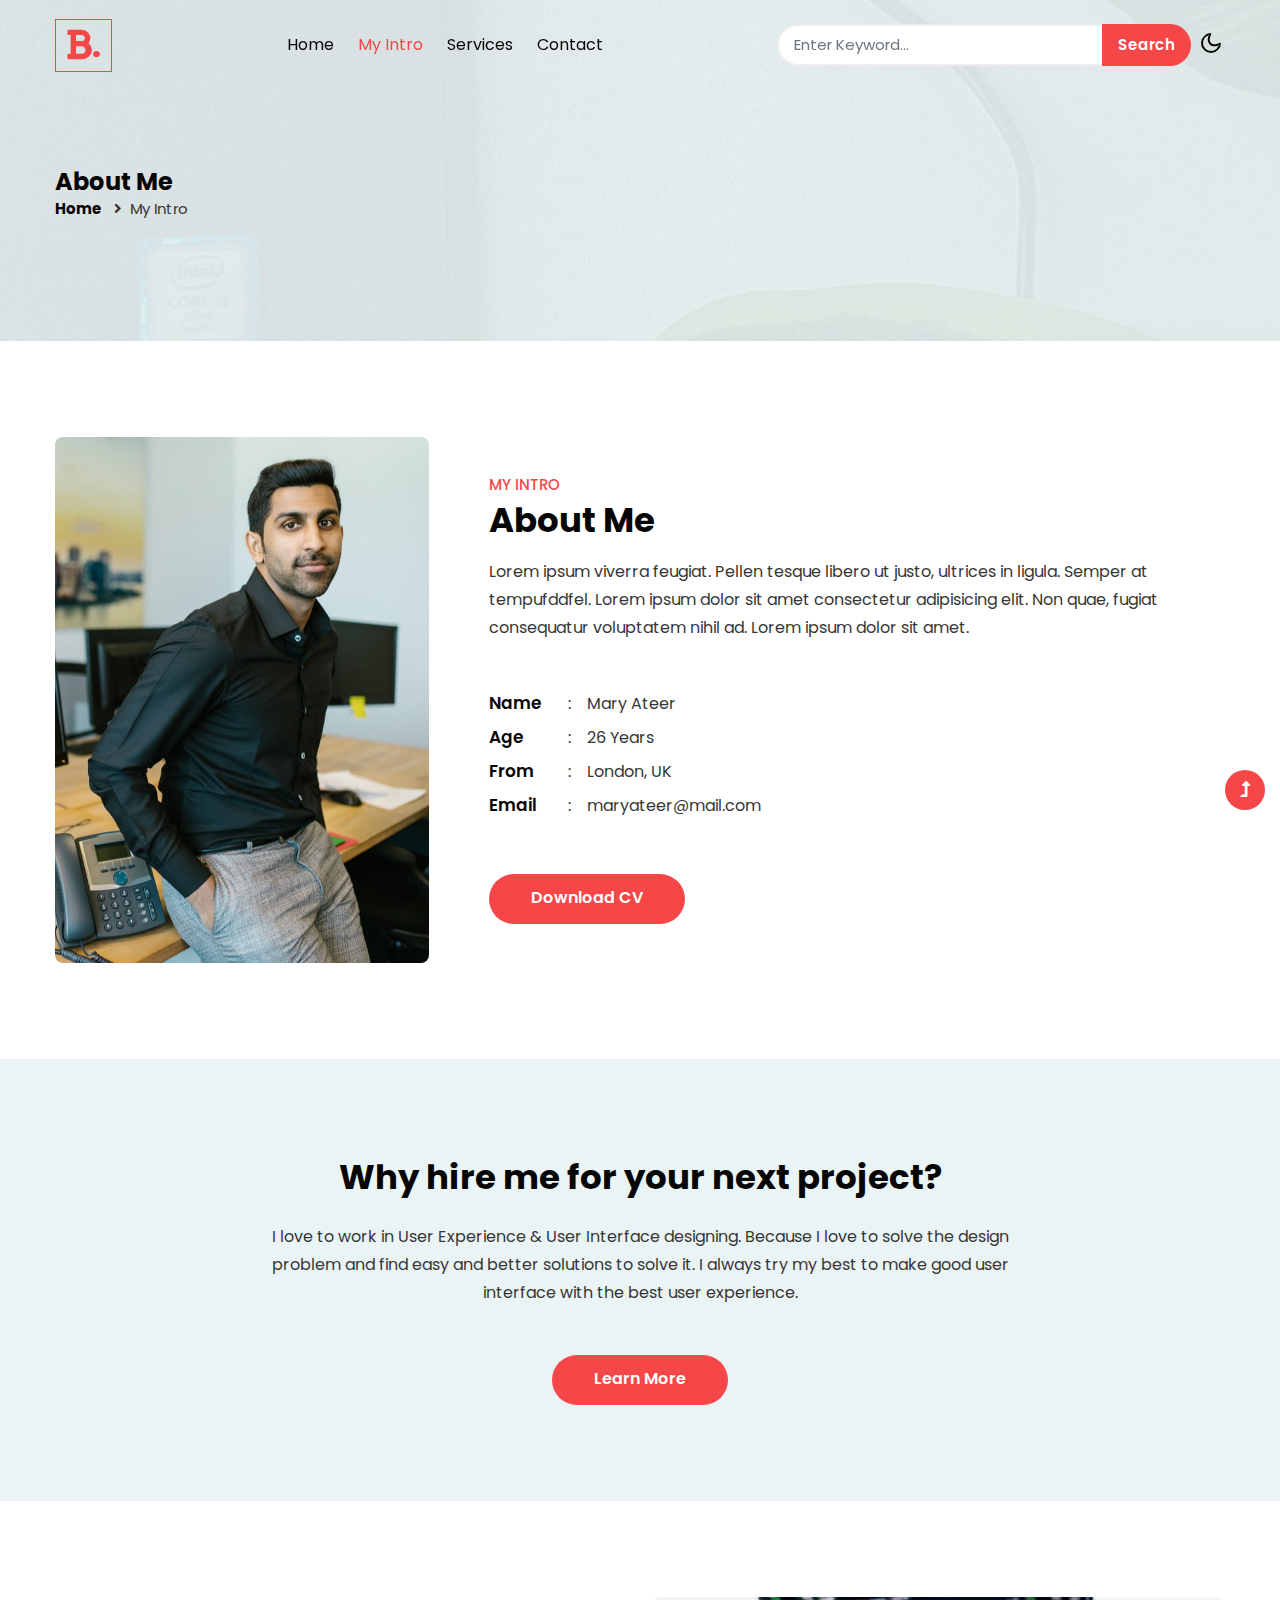
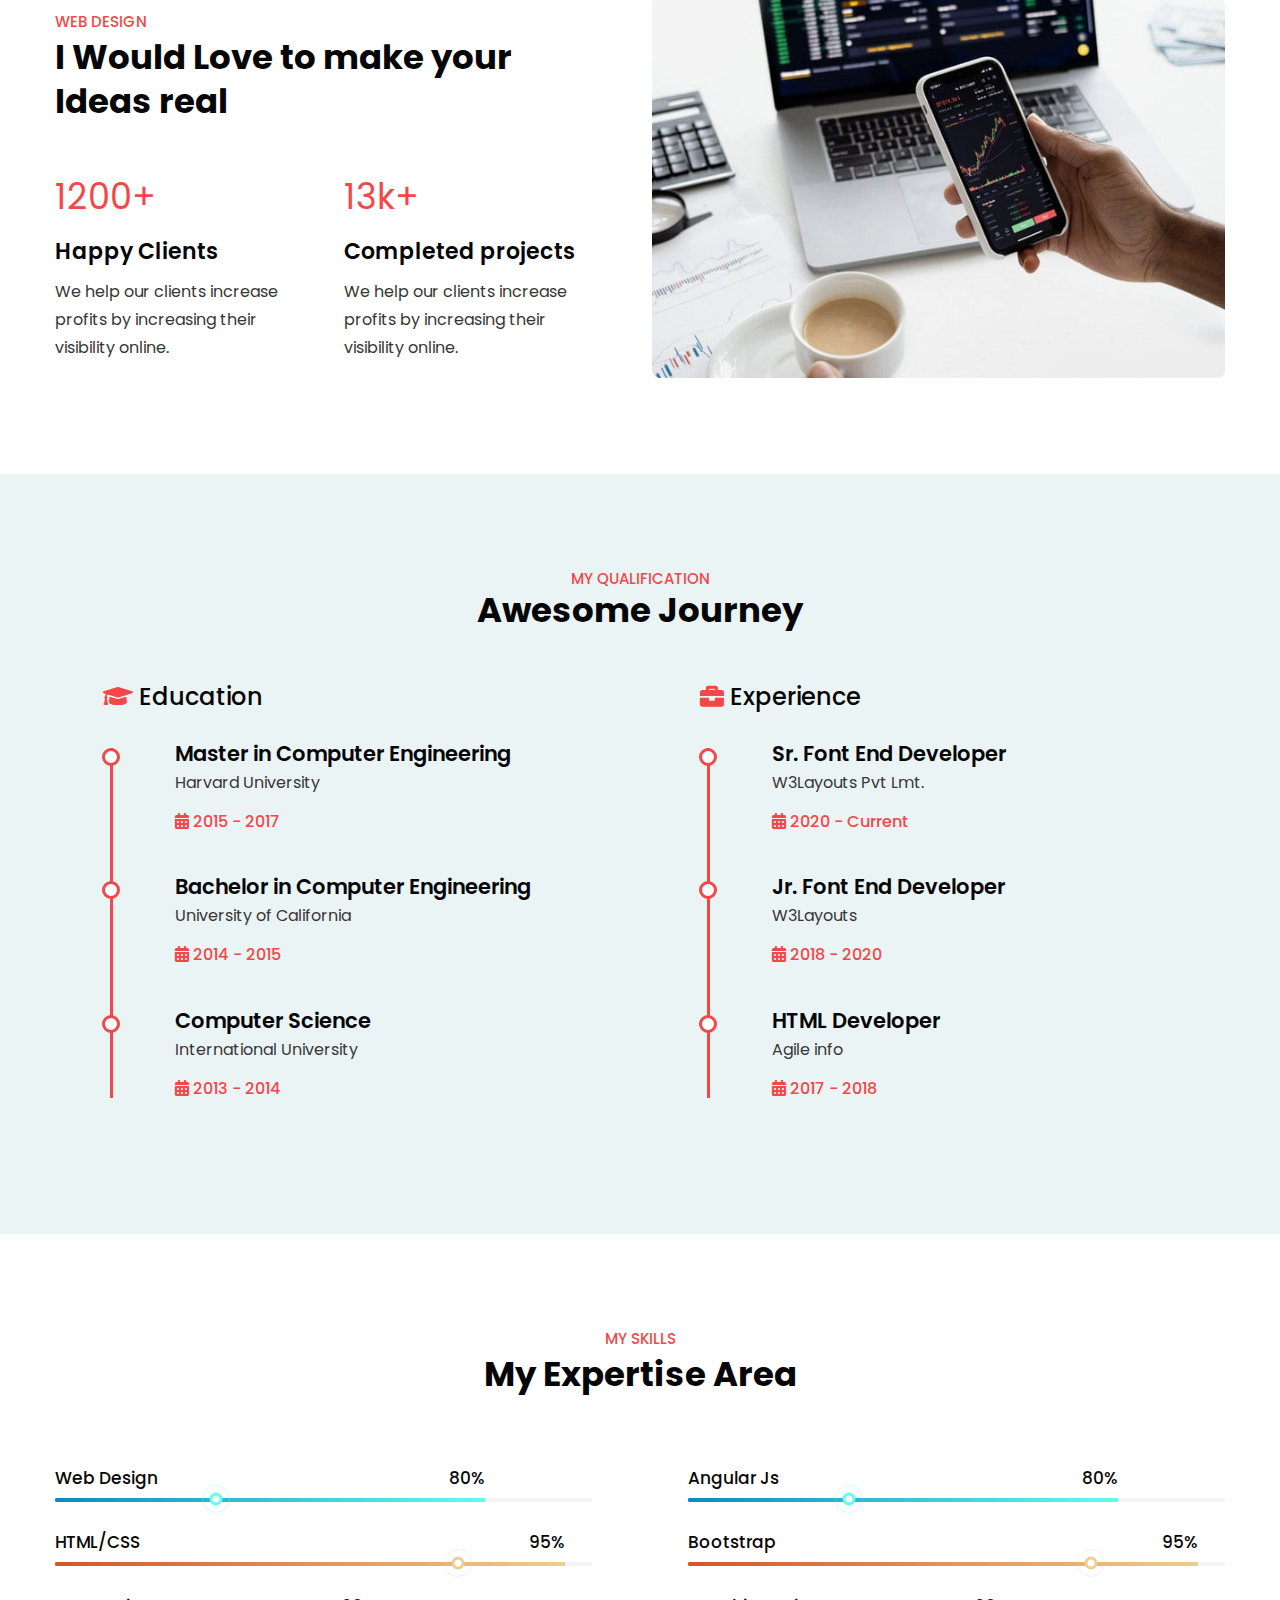
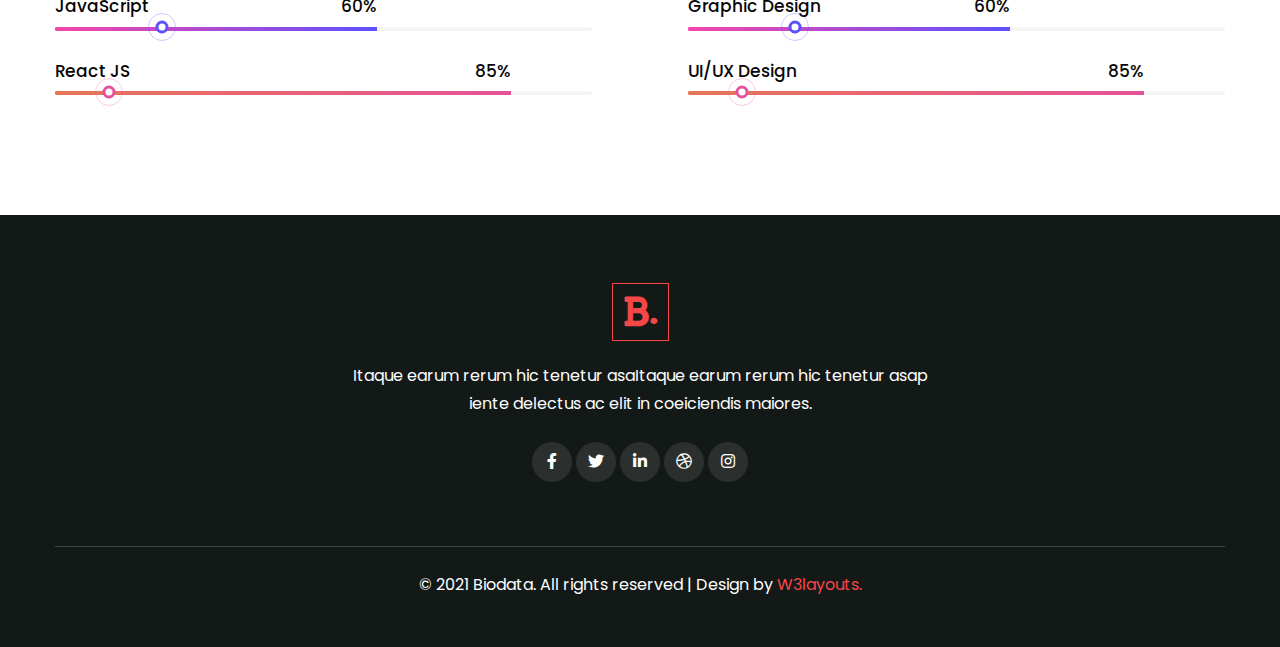
==== about.html @ ca83a143 "Add files via upload" ====
<!--
Author: W3layouts
Author URL: http://w3layouts.com
-->
<!doctype html>
<html lang="en">

<head>
    <!-- Required meta tags -->
    <meta charset="utf-8">
    <meta name="viewport" content="width=device-width, initial-scale=1">
    <title>Biodata - Personal Category Bootstrap Responsive Web Template - About : W3Layouts</title>
    <!-- google font -->
    <link href="//fonts.googleapis.com/css2?family=Poppins:wght@100;200;300;400;500;600;700;800;900&display=swap"
        rel="stylesheet">
    <!-- Template CSS Style link -->
    <link rel="stylesheet" href="assets/css/style-starter.css">
</head>

<body>
    <!-- header -->
    <header id="site-header" class="fixed-top">
        <div class="container">
            <nav class="navbar navbar-expand-lg navbar-light">
                <a class="navbar-brand" href="index.html">
                    <i class="fas fa-bold"></i>.
                </a>
                <button class="navbar-toggler collapsed" type="button" data-bs-toggle="collapse"
                    data-bs-target="#navbarScroll" aria-controls="navbarScroll" aria-expanded="false"
                    aria-label="Toggle navigation">
                    <span class="navbar-toggler-icon fa icon-expand fa-bars"></span>
                    <span class="navbar-toggler-icon fa icon-close fa-times"></span>
                </button>
                <div class="collapse navbar-collapse" id="navbarScroll">
                    <ul class="navbar-nav mx-auto my-2 my-lg-0 navbar-nav-scroll">
                        <li class="nav-item">
                            <a class="nav-link" aria-current="page" href="index.html">Home</a>
                        </li>
                        <li class="nav-item">
                            <a class="nav-link active" href="about.html">My Intro</a>
                        </li>
                        <li class="nav-item">
                            <a class="nav-link" href="services.html">Services</a>
                        </li>
                        <li class="nav-item">
                            <a class="nav-link" href="contact.html">Contact</a>
                        </li>
                    </ul>
                    <form action="#search" method="GET" class="d-flex search-header">
                        <input class="form-control" type="search" placeholder="Enter Keyword..." aria-label="Search"
                            required>
                        <button class="btn btn-style" type="submit">Search</button>
                    </form>
                </div>
                <!-- toggle switch for light and dark theme -->
                <div class="cont-ser-position">
                    <nav class="navigation">
                        <div class="theme-switch-wrapper">
                            <label class="theme-switch" for="checkbox">
                                <input type="checkbox" id="checkbox">
                                <div class="mode-container">
                                    <i class="gg-sun"></i>
                                    <i class="gg-moon"></i>
                                </div>
                            </label>
                        </div>
                    </nav>
                </div>
                <!-- //toggle switch for light and dark theme -->
            </nav>
        </div>
    </header>
    <!-- //header -->

    <!-- inner banner -->
    <section class="inner-banner py-5">
        <div class="w3l-breadcrumb py-lg-5">
            <div class="container pt-4 pb-sm-4">
                <h4 class="inner-text-title font-weight-bold pt-sm-5 pt-4">About Me</h4>
                <ul class="breadcrumbs-custom-path">
                    <li><a href="index.html">Home</a></li>
                    <li class="active"><i class="fas fa-angle-right mx-2"></i>My Intro</li>
                </ul>
            </div>
        </div>
    </section>
    <!-- //inner banner -->

    <!-- about section -->
    <section class="w3l-aboutblock1 py-5" id="about">
        <div class="container py-md-5 py-4">
            <div class="row align-items-center">
                <div class="col-lg-4">
                    <div class="position-relative">
                        <img src="assets/images/about.jpg" alt="" class="radius-image img-fluid">
                    </div>
                </div>
                <div class="col-lg-8 ps-lg-5 mt-lg-0 mt-5">
                    <h5 class="title-small mb-1">My Intro</h5>
                    <h3 class="title-style">About Me</h3>
                    <p class="mt-3">Lorem ipsum viverra feugiat. Pellen tesque libero ut justo,
                        ultrices in ligula. Semper at tempufddfel. Lorem ipsum dolor sit amet consectetur
                        adipisicing
                        elit. Non quae, fugiat consequatur voluptatem nihil ad. Lorem ipsum dolor sit amet.</p>
                    <div class="my-info mt-md-5 mt-4">
                        <ul class="single-info">
                            <li class="name-style">Name</li>
                            <li>:</li>
                            <li>
                                <p>Mary Ateer</p>
                            </li>
                        </ul>
                        <ul class="single-info">
                            <li class="name-style">Age</li>
                            <li>:</li>
                            <li>
                                <p>26 Years</p>
                            </li>
                        </ul>
                        <ul class="single-info">
                            <li class="name-style">From</li>
                            <li>:</li>
                            <li>
                                <p>London, UK</p>
                            </li>
                        </ul>
                        <ul class="single-info">
                            <li class="name-style">Email</li>
                            <li>:</li>
                            <li>
                                <p><a href="mailto:maryateer@mail.com">maryateer@mail.com</a></p>
                            </li>
                        </ul>
                    </div>
                    <a href="#download" class="btn btn-style mt-5">Download CV</a>
                </div>
            </div>
        </div>
    </section>
    <!-- //about section -->

    <!-- text with button -->
    <section class="w3l-timeline-1 text-center py-5">
        <div class="container py-lg-5 py-4">
            <div class="mx-auto" style="max-width:800px">
                <h3 class="title-style mb-4">Why hire me for your next project?</h3>
                <p>I love to work in User Experience & User Interface designing. Because I love to solve the design
                    problem
                    and find easy and better solutions to solve it. I always try my best to make good user interface
                    with
                    the best user experience.</p>
                <a href="services.html" class="btn btn-style mt-5">Learn More</a>
            </div>
        </div>
    </section>
    <!-- //text with button -->

    <!-- about2 section -->
    <section class="w3l-about2 py-5">
        <div class="container py-lg-5 py-md-4 py-2">
            <div class="row align-items-center">
                <div class="col-lg-6 pe-lg-5">
                    <h5 class="title-small mb-1">Web Design</h5>
                    <h3 class="title-style">I Would Love to make your Ideas real</h3>
                    <div class="cwp23-text-cols mt-lg-5 mt-4">
                        <div class="column">
                            <span>1200+</span>
                            <h4>Happy Clients</h4>
                            <p>We help our clients increase profits by increasing their visibility online.</p>
                        </div>
                        <div class="column">
                            <span>13k+</span>
                            <h4>Completed projects </h4>
                            <p>We help our clients increase profits by increasing their visibility online. </p>
                        </div>

                    </div>
                </div>
                <div class="col-lg-6 cwp23-text align-self mt-lg-0 mt-5">
                    <img src="assets/images/blog5.jpg" alt="" class="radius-image img-fluid">
                </div>
            </div>
        </div>
    </section>
    <!-- //about2 section -->

    <!-- qualification section -->
    <section class="w3l-timeline-1 py-5">
        <div class="container py-lg-5 py-4">
            <div class="title-heading-w3 text-center mb-sm-5 mb-4">
                <h5 class="title-small">My Qualification</h5>
                <h3 class="title-style">Awesome Journey</h3>
            </div>
            <div class="row">
                <div class="col-lg-6">
                    <h5 class="sub-title-timeline"><i class="fas fa-graduation-cap"></i> Education</h5>
                    <div class="timeline">
                        <div class="column">
                            <div class="title">
                                <h2>Master in Computer Engineering</h2>
                            </div>
                            <div class="description">
                                <p>Harvard University</p>
                                <h6><i class="fas fa-calendar-alt"></i> 2015 - 2017</h6>
                            </div>
                        </div>
                        <div class="column">
                            <div class="title">
                                <h2>Bachelor in Computer Engineering</h2>
                            </div>
                            <div class="description">
                                <p>University of California</p>
                                <h6><i class="fas fa-calendar-alt"></i> 2014 - 2015</h6>
                            </div>
                        </div>
                        <div class="column">
                            <div class="title">
                                <h2>Computer Science</h2>
                            </div>
                            <div class="description">
                                <p>International University</p>
                                <h6><i class="fas fa-calendar-alt"></i> 2013 - 2014</h6>
                            </div>
                        </div>
                    </div>
                </div>

                <div class="col-lg-6 mt-lg-0 mt-4">
                    <h5 class="sub-title-timeline"><i class="fas fa-briefcase"></i> Experience</h5>
                    <div class="timeline">
                        <div class="column">
                            <div class="title">
                                <h2>Sr. Font End Developer</h2>
                            </div>
                            <div class="description">
                                <p>W3Layouts Pvt Lmt.</p>
                                <h6><i class="fas fa-calendar-alt"></i> 2020 - Current</h6>
                            </div>
                        </div>
                        <div class="column">
                            <div class="title">
                                <h2>Jr. Font End Developer</h2>
                            </div>
                            <div class="description">
                                <p>W3Layouts</p>
                                <h6><i class="fas fa-calendar-alt"></i> 2018 - 2020</h6>
                            </div>
                        </div>
                        <div class="column">
                            <div class="title">
                                <h2>HTML Developer</h2>
                            </div>
                            <div class="description">
                                <p>Agile info</p>
                                <h6><i class="fas fa-calendar-alt"></i> 2017 - 2018</h6>
                            </div>
                        </div>
                    </div>
                </div>
            </div>
        </div>
    </section>
    <!-- //qualification section -->

    <!-- skills section -->
    <section class="w3l-progress py-5" id="progress">
        <div class="container py-md-5 py-4">
            <div class="title-heading-w3 text-center mb-sm-5 mb-4">
                <h5 class="title-small mb-1">My Skills</h5>
                <h3 class="title-style">My Expertise Area</h3>
            </div>
            <div class="row py-lg-4">
                <div class="col-lg-6 pe-lg-5">
                    <div class="progress-info info1">
                        <h6 class="progress-tittle">Web Design <span class="">80%</span></h6>
                        <div class="progress">
                            <div class="progress-bar progress-bar-striped gradient-1" role="progressbar"
                                style="width: 80%" aria-valuenow="90" aria-valuemin="0" aria-valuemax="100">
                            </div>
                        </div>
                    </div>
                    <div class="progress-info info2">
                        <h6 class="progress-tittle">HTML/CSS <span class="">95%</span>
                        </h6>
                        <div class="progress">
                            <div class="progress-bar progress-bar-striped gradient-2" role="progressbar"
                                style="width: 95%" aria-valuenow="95" aria-valuemin="0" aria-valuemax="100">
                            </div>
                        </div>
                    </div>
                    <div class="progress-info info3">
                        <h6 class="progress-tittle">JavaScript <span class="">60%</span></h6>
                        <div class="progress">
                            <div class="progress-bar progress-bar-striped gradient-3" role="progressbar"
                                style="width: 60%" aria-valuenow="95" aria-valuemin="0" aria-valuemax="100">
                            </div>
                        </div>
                    </div>
                    <div class="progress-info info4 mb-0">
                        <h6 class="progress-tittle">React JS <span class="">85%</span></h6>
                        <div class="progress">
                            <div class="progress-bar progress-bar-striped gradient-4" role="progressbar"
                                style="width: 85%" aria-valuenow="95" aria-valuemin="0" aria-valuemax="100">
                            </div>
                        </div>
                    </div>
                </div>
                <div class="col-lg-6 ps-lg-5 mt-lg-0 mt-5">
                    <div class="progress-info info1">
                        <h6 class="progress-tittle">Angular Js <span class="">80%</span></h6>
                        <div class="progress">
                            <div class="progress-bar progress-bar-striped gradient-1" role="progressbar"
                                style="width: 80%" aria-valuenow="90" aria-valuemin="0" aria-valuemax="100">
                            </div>
                        </div>
                    </div>
                    <div class="progress-info info2">
                        <h6 class="progress-tittle">Bootstrap <span class="">95%</span>
                        </h6>
                        <div class="progress">
                            <div class="progress-bar progress-bar-striped gradient-2" role="progressbar"
                                style="width: 95%" aria-valuenow="95" aria-valuemin="0" aria-valuemax="100">
                            </div>
                        </div>
                    </div>
                    <div class="progress-info info3">
                        <h6 class="progress-tittle">Graphic Design <span class="">60%</span></h6>
                        <div class="progress">
                            <div class="progress-bar progress-bar-striped gradient-3" role="progressbar"
                                style="width: 60%" aria-valuenow="95" aria-valuemin="0" aria-valuemax="100">
                            </div>
                        </div>
                    </div>
                    <div class="progress-info info4 mb-0">
                        <h6 class="progress-tittle">UI/UX Design <span class="">85%</span></h6>
                        <div class="progress">
                            <div class="progress-bar progress-bar-striped gradient-4" role="progressbar"
                                style="width: 85%" aria-valuenow="95" aria-valuemin="0" aria-valuemax="100">
                            </div>
                        </div>
                    </div>
                </div>
            </div>
        </div>
    </section>
    <!-- //skills section -->

    <!-- footer -->
    <footer class="footer-w3ls text-center py-5">
        <div class="container pt-4">
            <div class="mx-auto" style="max-width:600px;">
                <a href="index.html" class="footer-logo py-1">
                    <i class="fas fa-bold"></i>.
                </a>
                <p class="mt-4 text-white">Itaque earum rerum hic tenetur asaItaque
                    earum rerum hic tenetur asap iente delectus ac elit in
                    coeiciendis maiores.</p>
                <div class="social-icons-main mt-4 pb-3">
                    <ul class="social-icons3">
                        <li>
                            <a href="#facebook">
                                <i class="fab fa-facebook-f"></i>
                            </a>
                        </li>
                        <li>
                            <a href="#twitter">
                                <i class="fab fa-twitter"></i>
                            </a>
                        </li>
                        <li>
                            <a href="#linkedinin">
                                <i class="fab fa-linkedin-in"></i>
                            </a>
                        </li>
                        <li>
                            <a href="#dribbble">
                                <i class="fab fa-dribbble"></i>
                            </a>
                        </li>
                        <li>
                            <a href="#instagram">
                                <i class="fab fa-instagram"></i>
                            </a>
                        </li>
                    </ul>
                </div>
            </div>
            <!-- copyright -->
            <p class="copy-right-w3 text-white mt-5 pt-4">© 2021 Biodata. All rights reserved | Design by
                <a href="http://w3layouts.com" target="_blank"> W3layouts.</a>
            </p>
        </div>
    </footer>
    <!-- //footer -->

    <!-- Js scripts -->
    <!-- move top -->
    <button onclick="topFunction()" id="movetop" title="Go to top">
        <span class="fas fa-level-up-alt" aria-hidden="true"></span>
    </button>
    <script>
        // When the user scrolls down 20px from the top of the document, show the button
        window.onscroll = function () {
            scrollFunction()
        };

        function scrollFunction() {
            if (document.body.scrollTop > 20 || document.documentElement.scrollTop > 20) {
                document.getElementById("movetop").style.display = "block";
            } else {
                document.getElementById("movetop").style.display = "none";
            }
        }

        // When the user clicks on the button, scroll to the top of the document
        function topFunction() {
            document.body.scrollTop = 0;
            document.documentElement.scrollTop = 0;
        }
    </script>
    <!-- //move top -->

    <!-- common jquery plugin -->
    <script src="assets/js/jquery-3.3.1.min.js"></script>
    <!-- //common jquery plugin -->

    <!-- theme switch js (light and dark)-->
    <script src="assets/js/theme-change.js"></script>
    <!-- //theme switch js (light and dark)-->

    <!-- MENU-JS -->
    <script>
        $(window).on("scroll", function () {
            var scroll = $(window).scrollTop();

            if (scroll >= 80) {
                $("#site-header").addClass("nav-fixed");
            } else {
                $("#site-header").removeClass("nav-fixed");
            }
        });

        //Main navigation Active Class Add Remove
        $(".navbar-toggler").on("click", function () {
            $("header").toggleClass("active");
        });
        $(document).on("ready", function () {
            if ($(window).width() > 991) {
                $("header").removeClass("active");
            }
            $(window).on("resize", function () {
                if ($(window).width() > 991) {
                    $("header").removeClass("active");
                }
            });
        });
    </script>
    <!-- //MENU-JS -->

    <!-- disable body scroll which navbar is in active -->
    <script>
        $(function () {
            $('.navbar-toggler').click(function () {
                $('body').toggleClass('noscroll');
            })
        });
    </script>
    <!-- //disable body scroll which navbar is in active -->

    <!-- bootstrap -->
    <script src="assets/js/bootstrap.min.js"></script>
    <!-- //bootstrap -->
    <!-- //Js scripts -->
</body>

</html>
---- assets/css/style-starter.css ----
@charset "UTF-8";

/*--
Author: W3layouts
Author URL: http://w3layouts.com
--*/
/*!
 * Bootstrap v5.0.1 (https://getbootstrap.com/)
 * Copyright 2011-2021 The Bootstrap Authors
 * Copyright 2011-2021 Twitter, Inc.
 * Licensed under MIT (https://github.com/twbs/bootstrap/blob/main/LICENSE)
 */
:root {
  --bs-blue: #0d6efd;
  --bs-indigo: #6610f2;
  --bs-purple: #6f42c1;
  --bs-pink: #d63384;
  --bs-red: #dc3545;
  --bs-orange: #fd7e14;
  --bs-yellow: #ffc107;
  --bs-green: #198754;
  --bs-teal: #20c997;
  --bs-cyan: #0dcaf0;
  --bs-white: #fff;
  --bs-gray: #6c757d;
  --bs-gray-dark: #343a40;
  --bs-primary: #0d6efd;
  --bs-secondary: #6c757d;
  --bs-success: #198754;
  --bs-info: #0dcaf0;
  --bs-warning: #ffc107;
  --bs-danger: #dc3545;
  --bs-light: #f8f9fa;
  --bs-dark: #212529;
  --bs-font-sans-serif: system-ui, -apple-system, "Segoe UI", Roboto, "Helvetica Neue", Arial, "Noto Sans", "Liberation Sans", sans-serif, "Apple Color Emoji", "Segoe UI Emoji", "Segoe UI Symbol", "Noto Color Emoji";
  --bs-font-monospace: SFMono-Regular, Menlo, Monaco, Consolas, "Liberation Mono", "Courier New", monospace;
  --bs-gradient: linear-gradient(180deg, rgba(255, 255, 255, 0.15), rgba(255, 255, 255, 0));
}

*,
*::before,
*::after {
  box-sizing: border-box;
}

@media (prefers-reduced-motion: no-preference) {
  :root {
    scroll-behavior: smooth;
  }
}

body {
  margin: 0;
  font-family: var(--bs-font-sans-serif);
  font-size: 1rem;
  font-weight: 400;
  line-height: 1.5;
  color: #212529;
  background-color: #fff;
  -webkit-text-size-adjust: 100%;
  -webkit-tap-highlight-color: rgba(0, 0, 0, 0);
}

hr {
  margin: 1rem 0;
  color: inherit;
  background-color: currentColor;
  border: 0;
  opacity: 0.25;
}

hr:not([size]) {
  height: 1px;
}

h6,
.h6,
h5,
.h5,
h4,
.h4,
h3,
.h3,
h2,
.h2,
h1,
.h1 {
  margin-top: 0;
  margin-bottom: 0.5rem;
  font-weight: 500;
  line-height: 1.2;
}

h1,
.h1 {
  font-size: calc(1.375rem + 1.5vw);
}

@media (min-width: 1200px) {

  h1,
  .h1 {
    font-size: 2.5rem;
  }
}

h2,
.h2 {
  font-size: calc(1.325rem + 0.9vw);
}

@media (min-width: 1200px) {

  h2,
  .h2 {
    font-size: 2rem;
  }
}

h3,
.h3 {
  font-size: calc(1.3rem + 0.6vw);
}

@media (min-width: 1200px) {

  h3,
  .h3 {
    font-size: 1.75rem;
  }
}

h4,
.h4 {
  font-size: calc(1.275rem + 0.3vw);
}

@media (min-width: 1200px) {

  h4,
  .h4 {
    font-size: 1.5rem;
  }
}

h5,
.h5 {
  font-size: 1.25rem;
}

h6,
.h6 {
  font-size: 1rem;
}

p {
  margin-top: 0;
  margin-bottom: 1rem;
}

abbr[title],
abbr[data-bs-original-title] {
  -webkit-text-decoration: underline dotted;
  text-decoration: underline dotted;
  cursor: help;
  -webkit-text-decoration-skip-ink: none;
  text-decoration-skip-ink: none;
}

address {
  margin-bottom: 1rem;
  font-style: normal;
  line-height: inherit;
}

ol,
ul {
  padding-left: 2rem;
}

ol,
ul,
dl {
  margin-top: 0;
  margin-bottom: 1rem;
}

ol ol,
ul ul,
ol ul,
ul ol {
  margin-bottom: 0;
}

dt {
  font-weight: 700;
}

dd {
  margin-bottom: 0.5rem;
  margin-left: 0;
}

blockquote {
  margin: 0 0 1rem;
}

b,
strong {
  font-weight: bolder;
}

small,
.small {
  font-size: 0.875em;
}

mark,
.mark {
  padding: 0.2em;
  background-color: #fcf8e3;
}

sub,
sup {
  position: relative;
  font-size: 0.75em;
  line-height: 0;
  vertical-align: baseline;
}

sub {
  bottom: -0.25em;
}

sup {
  top: -0.5em;
}

a {
  color: #0d6efd;
  text-decoration: underline;
}

a:hover {
  color: #0a58ca;
}

a:not([href]):not([class]),
a:not([href]):not([class]):hover {
  color: inherit;
  text-decoration: none;
}

pre,
code,
kbd,
samp {
  font-family: var(--bs-font-monospace);
  font-size: 1em;
  direction: ltr
    /* rtl:ignore */
  ;
  unicode-bidi: bidi-override;
}

pre {
  display: block;
  margin-top: 0;
  margin-bottom: 1rem;
  overflow: auto;
  font-size: 0.875em;
}

pre code {
  font-size: inherit;
  color: inherit;
  word-break: normal;
}

code {
  font-size: 0.875em;
  color: #d63384;
  word-wrap: break-word;
}

a>code {
  color: inherit;
}

kbd {
  padding: 0.2rem 0.4rem;
  font-size: 0.875em;
  color: #fff;
  background-color: #212529;
  border-radius: 0.2rem;
}

kbd kbd {
  padding: 0;
  font-size: 1em;
  font-weight: 700;
}

figure {
  margin: 0 0 1rem;
}

img,
svg {
  vertical-align: middle;
}

table {
  caption-side: bottom;
  border-collapse: collapse;
}

caption {
  padding-top: 0.5rem;
  padding-bottom: 0.5rem;
  color: #6c757d;
  text-align: left;
}

th {
  text-align: inherit;
  text-align: -webkit-match-parent;
}

thead,
tbody,
tfoot,
tr,
td,
th {
  border-color: inherit;
  border-style: solid;
  border-width: 0;
}

label {
  display: inline-block;
}

button {
  border-radius: 0;
}

button:focus:not(:focus-visible) {
  outline: 0;
}

input,
button,
select,
optgroup,
textarea {
  margin: 0;
  font-family: inherit;
  font-size: inherit;
  line-height: inherit;
}

button,
select {
  text-transform: none;
}

[role=button] {
  cursor: pointer;
}

select {
  word-wrap: normal;
}

select:disabled {
  opacity: 1;
}

[list]::-webkit-calendar-picker-indicator {
  display: none;
}

button,
[type=button],
[type=reset],
[type=submit] {
  -webkit-appearance: button;
}

button:not(:disabled),
[type=button]:not(:disabled),
[type=reset]:not(:disabled),
[type=submit]:not(:disabled) {
  cursor: pointer;
}

::-moz-focus-inner {
  padding: 0;
  border-style: none;
}

textarea {
  resize: vertical;
}

fieldset {
  min-width: 0;
  padding: 0;
  margin: 0;
  border: 0;
}

legend {
  float: left;
  width: 100%;
  padding: 0;
  margin-bottom: 0.5rem;
  font-size: calc(1.275rem + 0.3vw);
  line-height: inherit;
}

@media (min-width: 1200px) {
  legend {
    font-size: 1.5rem;
  }
}

legend+* {
  clear: left;
}

::-webkit-datetime-edit-fields-wrapper,
::-webkit-datetime-edit-text,
::-webkit-datetime-edit-minute,
::-webkit-datetime-edit-hour-field,
::-webkit-datetime-edit-day-field,
::-webkit-datetime-edit-month-field,
::-webkit-datetime-edit-year-field {
  padding: 0;
}

::-webkit-inner-spin-button {
  height: auto;
}

[type=search] {
  outline-offset: -2px;
  -webkit-appearance: textfield;
}

/* rtl:raw:
[type="tel"],
[type="url"],
[type="email"],
[type="number"] {
  direction: ltr;
}
*/
::-webkit-search-decoration {
  -webkit-appearance: none;
}

::-webkit-color-swatch-wrapper {
  padding: 0;
}

::file-selector-button {
  font: inherit;
}

::-webkit-file-upload-button {
  font: inherit;
  -webkit-appearance: button;
}

output {
  display: inline-block;
}

iframe {
  border: 0;
}

summary {
  display: list-item;
  cursor: pointer;
}

progress {
  vertical-align: baseline;
}

[hidden] {
  display: none !important;
}

.lead {
  font-size: 1.25rem;
  font-weight: 300;
}

.display-1 {
  font-size: calc(1.625rem + 4.5vw);
  font-weight: 300;
  line-height: 1.2;
}

@media (min-width: 1200px) {
  .display-1 {
    font-size: 5rem;
  }
}

.display-2 {
  font-size: calc(1.575rem + 3.9vw);
  font-weight: 300;
  line-height: 1.2;
}

@media (min-width: 1200px) {
  .display-2 {
    font-size: 4.5rem;
  }
}

.display-3 {
  font-size: calc(1.525rem + 3.3vw);
  font-weight: 300;
  line-height: 1.2;
}

@media (min-width: 1200px) {
  .display-3 {
    font-size: 4rem;
  }
}

.display-4 {
  font-size: calc(1.475rem + 2.7vw);
  font-weight: 300;
  line-height: 1.2;
}

@media (min-width: 1200px) {
  .display-4 {
    font-size: 3.5rem;
  }
}

.display-5 {
  font-size: calc(1.425rem + 2.1vw);
  font-weight: 300;
  line-height: 1.2;
}

@media (min-width: 1200px) {
  .display-5 {
    font-size: 3rem;
  }
}

.display-6 {
  font-size: calc(1.375rem + 1.5vw);
  font-weight: 300;
  line-height: 1.2;
}

@media (min-width: 1200px) {
  .display-6 {
    font-size: 2.5rem;
  }
}

.list-unstyled {
  padding-left: 0;
  list-style: none;
}

.list-inline {
  padding-left: 0;
  list-style: none;
}

.list-inline-item {
  display: inline-block;
}

.list-inline-item:not(:last-child) {
  margin-right: 0.5rem;
}

.initialism {
  font-size: 0.875em;
  text-transform: uppercase;
}

.blockquote {
  margin-bottom: 1rem;
  font-size: 1.25rem;
}

.blockquote> :last-child {
  margin-bottom: 0;
}

.blockquote-footer {
  margin-top: -1rem;
  margin-bottom: 1rem;
  font-size: 0.875em;
  color: #6c757d;
}

.blockquote-footer::before {
  content: "— ";
}

.img-fluid {
  max-width: 100%;
  height: auto;
}

.img-thumbnail {
  padding: 0.25rem;
  background-color: #fff;
  border: 1px solid #dee2e6;
  border-radius: 0.25rem;
  max-width: 100%;
  height: auto;
}

.figure {
  display: inline-block;
}

.figure-img {
  margin-bottom: 0.5rem;
  line-height: 1;
}

.figure-caption {
  font-size: 0.875em;
  color: #6c757d;
}

.container,
.container-fluid,
.container-xxl,
.container-xl,
.container-lg,
.container-md,
.container-sm {
  width: 100%;
  padding-right: var(--bs-gutter-x, 0.75rem);
  padding-left: var(--bs-gutter-x, 0.75rem);
  margin-right: auto;
  margin-left: auto;
}

@media (min-width: 576px) {

  .container-sm,
  .container {
    max-width: 540px;
  }
}

@media (min-width: 768px) {

  .container-md,
  .container-sm,
  .container {
    max-width: 720px;
  }
}

@media (min-width: 992px) {

  .container-lg,
  .container-md,
  .container-sm,
  .container {
    max-width: 960px;
  }
}

@media (min-width: 1200px) {

  .container-xl,
  .container-lg,
  .container-md,
  .container-sm,
  .container {
    max-width: 1140px;
  }
}

@media (min-width: 1400px) {

  .container-xxl,
  .container-xl,
  .container-lg,
  .container-md,
  .container-sm,
  .container {
    max-width: 1320px;
  }
}

.row {
  --bs-gutter-x: 1.5rem;
  --bs-gutter-y: 0;
  display: flex;
  flex-wrap: wrap;
  margin-top: calc(var(--bs-gutter-y) * -1);
  margin-right: calc(var(--bs-gutter-x) / -2);
  margin-left: calc(var(--bs-gutter-x) / -2);
}

.row>* {
  flex-shrink: 0;
  width: 100%;
  max-width: 100%;
  padding-right: calc(var(--bs-gutter-x) / 2);
  padding-left: calc(var(--bs-gutter-x) / 2);
  margin-top: var(--bs-gutter-y);
}

.col {
  flex: 1 0 0%;
}

.row-cols-auto>* {
  flex: 0 0 auto;
  width: auto;
}

.row-cols-1>* {
  flex: 0 0 auto;
  width: 100%;
}

.row-cols-2>* {
  flex: 0 0 auto;
  width: 50%;
}

.row-cols-3>* {
  flex: 0 0 auto;
  width: 33.3333333333%;
}

.row-cols-4>* {
  flex: 0 0 auto;
  width: 25%;
}

.row-cols-5>* {
  flex: 0 0 auto;
  width: 20%;
}

.row-cols-6>* {
  flex: 0 0 auto;
  width: 16.6666666667%;
}

.col-auto {
  flex: 0 0 auto;
  width: auto;
}

.col-1 {
  flex: 0 0 auto;
  width: 8.3333333333%;
}

.col-2 {
  flex: 0 0 auto;
  width: 16.6666666667%;
}

.col-3 {
  flex: 0 0 auto;
  width: 25%;
}

.col-4 {
  flex: 0 0 auto;
  width: 33.3333333333%;
}

.col-5 {
  flex: 0 0 auto;
  width: 41.6666666667%;
}

.col-6 {
  flex: 0 0 auto;
  width: 50%;
}

.col-7 {
  flex: 0 0 auto;
  width: 58.3333333333%;
}

.col-8 {
  flex: 0 0 auto;
  width: 66.6666666667%;
}

.col-9 {
  flex: 0 0 auto;
  width: 75%;
}

.col-10 {
  flex: 0 0 auto;
  width: 83.3333333333%;
}

.col-11 {
  flex: 0 0 auto;
  width: 91.6666666667%;
}

.col-12 {
  flex: 0 0 auto;
  width: 100%;
}

.offset-1 {
  margin-left: 8.3333333333%;
}

.offset-2 {
  margin-left: 16.6666666667%;
}

.offset-3 {
  margin-left: 25%;
}

.offset-4 {
  margin-left: 33.3333333333%;
}

.offset-5 {
  margin-left: 41.6666666667%;
}

.offset-6 {
  margin-left: 50%;
}

.offset-7 {
  margin-left: 58.3333333333%;
}

.offset-8 {
  margin-left: 66.6666666667%;
}

.offset-9 {
  margin-left: 75%;
}

.offset-10 {
  margin-left: 83.3333333333%;
}

.offset-11 {
  margin-left: 91.6666666667%;
}

.g-0,
.gx-0 {
  --bs-gutter-x: 0;
}

.g-0,
.gy-0 {
  --bs-gutter-y: 0;
}

.g-1,
.gx-1 {
  --bs-gutter-x: 0.25rem;
}

.g-1,
.gy-1 {
  --bs-gutter-y: 0.25rem;
}

.g-2,
.gx-2 {
  --bs-gutter-x: 0.5rem;
}

.g-2,
.gy-2 {
  --bs-gutter-y: 0.5rem;
}

.g-3,
.gx-3 {
  --bs-gutter-x: 1rem;
}

.g-3,
.gy-3 {
  --bs-gutter-y: 1rem;
}

.g-4,
.gx-4 {
  --bs-gutter-x: 1.5rem;
}

.g-4,
.gy-4 {
  --bs-gutter-y: 1.5rem;
}

.g-5,
.gx-5 {
  --bs-gutter-x: 3rem;
}

.g-5,
.gy-5 {
  --bs-gutter-y: 3rem;
}

@media (min-width: 576px) {
  .col-sm {
    flex: 1 0 0%;
  }

  .row-cols-sm-auto>* {
    flex: 0 0 auto;
    width: auto;
  }

  .row-cols-sm-1>* {
    flex: 0 0 auto;
    width: 100%;
  }

  .row-cols-sm-2>* {
    flex: 0 0 auto;
    width: 50%;
  }

  .row-cols-sm-3>* {
    flex: 0 0 auto;
    width: 33.3333333333%;
  }

  .row-cols-sm-4>* {
    flex: 0 0 auto;
    width: 25%;
  }

  .row-cols-sm-5>* {
    flex: 0 0 auto;
    width: 20%;
  }

  .row-cols-sm-6>* {
    flex: 0 0 auto;
    width: 16.6666666667%;
  }

  .col-sm-auto {
    flex: 0 0 auto;
    width: auto;
  }

  .col-sm-1 {
    flex: 0 0 auto;
    width: 8.3333333333%;
  }

  .col-sm-2 {
    flex: 0 0 auto;
    width: 16.6666666667%;
  }

  .col-sm-3 {
    flex: 0 0 auto;
    width: 25%;
  }

  .col-sm-4 {
    flex: 0 0 auto;
    width: 33.3333333333%;
  }

  .col-sm-5 {
    flex: 0 0 auto;
    width: 41.6666666667%;
  }

  .col-sm-6 {
    flex: 0 0 auto;
    width: 50%;
  }

  .col-sm-7 {
    flex: 0 0 auto;
    width: 58.3333333333%;
  }

  .col-sm-8 {
    flex: 0 0 auto;
    width: 66.6666666667%;
  }

  .col-sm-9 {
    flex: 0 0 auto;
    width: 75%;
  }

  .col-sm-10 {
    flex: 0 0 auto;
    width: 83.3333333333%;
  }

  .col-sm-11 {
    flex: 0 0 auto;
    width: 91.6666666667%;
  }

  .col-sm-12 {
    flex: 0 0 auto;
    width: 100%;
  }

  .offset-sm-0 {
    margin-left: 0;
  }

  .offset-sm-1 {
    margin-left: 8.3333333333%;
  }

  .offset-sm-2 {
    margin-left: 16.6666666667%;
  }

  .offset-sm-3 {
    margin-left: 25%;
  }

  .offset-sm-4 {
    margin-left: 33.3333333333%;
  }

  .offset-sm-5 {
    margin-left: 41.6666666667%;
  }

  .offset-sm-6 {
    margin-left: 50%;
  }

  .offset-sm-7 {
    margin-left: 58.3333333333%;
  }

  .offset-sm-8 {
    margin-left: 66.6666666667%;
  }

  .offset-sm-9 {
    margin-left: 75%;
  }

  .offset-sm-10 {
    margin-left: 83.3333333333%;
  }

  .offset-sm-11 {
    margin-left: 91.6666666667%;
  }

  .g-sm-0,
  .gx-sm-0 {
    --bs-gutter-x: 0;
  }

  .g-sm-0,
  .gy-sm-0 {
    --bs-gutter-y: 0;
  }

  .g-sm-1,
  .gx-sm-1 {
    --bs-gutter-x: 0.25rem;
  }

  .g-sm-1,
  .gy-sm-1 {
    --bs-gutter-y: 0.25rem;
  }

  .g-sm-2,
  .gx-sm-2 {
    --bs-gutter-x: 0.5rem;
  }

  .g-sm-2,
  .gy-sm-2 {
    --bs-gutter-y: 0.5rem;
  }

  .g-sm-3,
  .gx-sm-3 {
    --bs-gutter-x: 1rem;
  }

  .g-sm-3,
  .gy-sm-3 {
    --bs-gutter-y: 1rem;
  }

  .g-sm-4,
  .gx-sm-4 {
    --bs-gutter-x: 1.5rem;
  }

  .g-sm-4,
  .gy-sm-4 {
    --bs-gutter-y: 1.5rem;
  }

  .g-sm-5,
  .gx-sm-5 {
    --bs-gutter-x: 3rem;
  }

  .g-sm-5,
  .gy-sm-5 {
    --bs-gutter-y: 3rem;
  }
}

@media (min-width: 768px) {
  .col-md {
    flex: 1 0 0%;
  }

  .row-cols-md-auto>* {
    flex: 0 0 auto;
    width: auto;
  }

  .row-cols-md-1>* {
    flex: 0 0 auto;
    width: 100%;
  }

  .row-cols-md-2>* {
    flex: 0 0 auto;
    width: 50%;
  }

  .row-cols-md-3>* {
    flex: 0 0 auto;
    width: 33.3333333333%;
  }

  .row-cols-md-4>* {
    flex: 0 0 auto;
    width: 25%;
  }

  .row-cols-md-5>* {
    flex: 0 0 auto;
    width: 20%;
  }

  .row-cols-md-6>* {
    flex: 0 0 auto;
    width: 16.6666666667%;
  }

  .col-md-auto {
    flex: 0 0 auto;
    width: auto;
  }

  .col-md-1 {
    flex: 0 0 auto;
    width: 8.3333333333%;
  }

  .col-md-2 {
    flex: 0 0 auto;
    width: 16.6666666667%;
  }

  .col-md-3 {
    flex: 0 0 auto;
    width: 25%;
  }

  .col-md-4 {
    flex: 0 0 auto;
    width: 33.3333333333%;
  }

  .col-md-5 {
    flex: 0 0 auto;
    width: 41.6666666667%;
  }

  .col-md-6 {
    flex: 0 0 auto;
    width: 50%;
  }

  .col-md-7 {
    flex: 0 0 auto;
    width: 58.3333333333%;
  }

  .col-md-8 {
    flex: 0 0 auto;
    width: 66.6666666667%;
  }

  .col-md-9 {
    flex: 0 0 auto;
    width: 75%;
  }

  .col-md-10 {
    flex: 0 0 auto;
    width: 83.3333333333%;
  }

  .col-md-11 {
    flex: 0 0 auto;
    width: 91.6666666667%;
  }

  .col-md-12 {
    flex: 0 0 auto;
    width: 100%;
  }

  .offset-md-0 {
    margin-left: 0;
  }

  .offset-md-1 {
    margin-left: 8.3333333333%;
  }

  .offset-md-2 {
    margin-left: 16.6666666667%;
  }

  .offset-md-3 {
    margin-left: 25%;
  }

  .offset-md-4 {
    margin-left: 33.3333333333%;
  }

  .offset-md-5 {
    margin-left: 41.6666666667%;
  }

  .offset-md-6 {
    margin-left: 50%;
  }

  .offset-md-7 {
    margin-left: 58.3333333333%;
  }

  .offset-md-8 {
    margin-left: 66.6666666667%;
  }

  .offset-md-9 {
    margin-left: 75%;
  }

  .offset-md-10 {
    margin-left: 83.3333333333%;
  }

  .offset-md-11 {
    margin-left: 91.6666666667%;
  }

  .g-md-0,
  .gx-md-0 {
    --bs-gutter-x: 0;
  }

  .g-md-0,
  .gy-md-0 {
    --bs-gutter-y: 0;
  }

  .g-md-1,
  .gx-md-1 {
    --bs-gutter-x: 0.25rem;
  }

  .g-md-1,
  .gy-md-1 {
    --bs-gutter-y: 0.25rem;
  }

  .g-md-2,
  .gx-md-2 {
    --bs-gutter-x: 0.5rem;
  }

  .g-md-2,
  .gy-md-2 {
    --bs-gutter-y: 0.5rem;
  }

  .g-md-3,
  .gx-md-3 {
    --bs-gutter-x: 1rem;
  }

  .g-md-3,
  .gy-md-3 {
    --bs-gutter-y: 1rem;
  }

  .g-md-4,
  .gx-md-4 {
    --bs-gutter-x: 1.5rem;
  }

  .g-md-4,
  .gy-md-4 {
    --bs-gutter-y: 1.5rem;
  }

  .g-md-5,
  .gx-md-5 {
    --bs-gutter-x: 3rem;
  }

  .g-md-5,
  .gy-md-5 {
    --bs-gutter-y: 3rem;
  }
}

@media (min-width: 992px) {
  .col-lg {
    flex: 1 0 0%;
  }

  .row-cols-lg-auto>* {
    flex: 0 0 auto;
    width: auto;
  }

  .row-cols-lg-1>* {
    flex: 0 0 auto;
    width: 100%;
  }

  .row-cols-lg-2>* {
    flex: 0 0 auto;
    width: 50%;
  }

  .row-cols-lg-3>* {
    flex: 0 0 auto;
    width: 33.3333333333%;
  }

  .row-cols-lg-4>* {
    flex: 0 0 auto;
    width: 25%;
  }

  .row-cols-lg-5>* {
    flex: 0 0 auto;
    width: 20%;
  }

  .row-cols-lg-6>* {
    flex: 0 0 auto;
    width: 16.6666666667%;
  }

  .col-lg-auto {
    flex: 0 0 auto;
    width: auto;
  }

  .col-lg-1 {
    flex: 0 0 auto;
    width: 8.3333333333%;
  }

  .col-lg-2 {
    flex: 0 0 auto;
    width: 16.6666666667%;
  }

  .col-lg-3 {
    flex: 0 0 auto;
    width: 25%;
  }

  .col-lg-4 {
    flex: 0 0 auto;
    width: 33.3333333333%;
  }

  .col-lg-5 {
    flex: 0 0 auto;
    width: 41.6666666667%;
  }

  .col-lg-6 {
    flex: 0 0 auto;
    width: 50%;
  }

  .col-lg-7 {
    flex: 0 0 auto;
    width: 58.3333333333%;
  }

  .col-lg-8 {
    flex: 0 0 auto;
    width: 66.6666666667%;
  }

  .col-lg-9 {
    flex: 0 0 auto;
    width: 75%;
  }

  .col-lg-10 {
    flex: 0 0 auto;
    width: 83.3333333333%;
  }

  .col-lg-11 {
    flex: 0 0 auto;
    width: 91.6666666667%;
  }

  .col-lg-12 {
    flex: 0 0 auto;
    width: 100%;
  }

  .offset-lg-0 {
    margin-left: 0;
  }

  .offset-lg-1 {
    margin-left: 8.3333333333%;
  }

  .offset-lg-2 {
    margin-left: 16.6666666667%;
  }

  .offset-lg-3 {
    margin-left: 25%;
  }

  .offset-lg-4 {
    margin-left: 33.3333333333%;
  }

  .offset-lg-5 {
    margin-left: 41.6666666667%;
  }

  .offset-lg-6 {
    margin-left: 50%;
  }

  .offset-lg-7 {
    margin-left: 58.3333333333%;
  }

  .offset-lg-8 {
    margin-left: 66.6666666667%;
  }

  .offset-lg-9 {
    margin-left: 75%;
  }

  .offset-lg-10 {
    margin-left: 83.3333333333%;
  }

  .offset-lg-11 {
    margin-left: 91.6666666667%;
  }

  .g-lg-0,
  .gx-lg-0 {
    --bs-gutter-x: 0;
  }

  .g-lg-0,
  .gy-lg-0 {
    --bs-gutter-y: 0;
  }

  .g-lg-1,
  .gx-lg-1 {
    --bs-gutter-x: 0.25rem;
  }

  .g-lg-1,
  .gy-lg-1 {
    --bs-gutter-y: 0.25rem;
  }

  .g-lg-2,
  .gx-lg-2 {
    --bs-gutter-x: 0.5rem;
  }

  .g-lg-2,
  .gy-lg-2 {
    --bs-gutter-y: 0.5rem;
  }

  .g-lg-3,
  .gx-lg-3 {
    --bs-gutter-x: 1rem;
  }

  .g-lg-3,
  .gy-lg-3 {
    --bs-gutter-y: 1rem;
  }

  .g-lg-4,
  .gx-lg-4 {
    --bs-gutter-x: 1.5rem;
  }

  .g-lg-4,
  .gy-lg-4 {
    --bs-gutter-y: 1.5rem;
  }

  .g-lg-5,
  .gx-lg-5 {
    --bs-gutter-x: 3rem;
  }

  .g-lg-5,
  .gy-lg-5 {
    --bs-gutter-y: 3rem;
  }
}

@media (min-width: 1200px) {
  .col-xl {
    flex: 1 0 0%;
  }

  .row-cols-xl-auto>* {
    flex: 0 0 auto;
    width: auto;
  }

  .row-cols-xl-1>* {
    flex: 0 0 auto;
    width: 100%;
  }

  .row-cols-xl-2>* {
    flex: 0 0 auto;
    width: 50%;
  }

  .row-cols-xl-3>* {
    flex: 0 0 auto;
    width: 33.3333333333%;
  }

  .row-cols-xl-4>* {
    flex: 0 0 auto;
    width: 25%;
  }

  .row-cols-xl-5>* {
    flex: 0 0 auto;
    width: 20%;
  }

  .row-cols-xl-6>* {
    flex: 0 0 auto;
    width: 16.6666666667%;
  }

  .col-xl-auto {
    flex: 0 0 auto;
    width: auto;
  }

  .col-xl-1 {
    flex: 0 0 auto;
    width: 8.3333333333%;
  }

  .col-xl-2 {
    flex: 0 0 auto;
    width: 16.6666666667%;
  }

  .col-xl-3 {
    flex: 0 0 auto;
    width: 25%;
  }

  .col-xl-4 {
    flex: 0 0 auto;
    width: 33.3333333333%;
  }

  .col-xl-5 {
    flex: 0 0 auto;
    width: 41.6666666667%;
  }

  .col-xl-6 {
    flex: 0 0 auto;
    width: 50%;
  }

  .col-xl-7 {
    flex: 0 0 auto;
    width: 58.3333333333%;
  }

  .col-xl-8 {
    flex: 0 0 auto;
    width: 66.6666666667%;
  }

  .col-xl-9 {
    flex: 0 0 auto;
    width: 75%;
  }

  .col-xl-10 {
    flex: 0 0 auto;
    width: 83.3333333333%;
  }

  .col-xl-11 {
    flex: 0 0 auto;
    width: 91.6666666667%;
  }

  .col-xl-12 {
    flex: 0 0 auto;
    width: 100%;
  }

  .offset-xl-0 {
    margin-left: 0;
  }

  .offset-xl-1 {
    margin-left: 8.3333333333%;
  }

  .offset-xl-2 {
    margin-left: 16.6666666667%;
  }

  .offset-xl-3 {
    margin-left: 25%;
  }

  .offset-xl-4 {
    margin-left: 33.3333333333%;
  }

  .offset-xl-5 {
    margin-left: 41.6666666667%;
  }

  .offset-xl-6 {
    margin-left: 50%;
  }

  .offset-xl-7 {
    margin-left: 58.3333333333%;
  }

  .offset-xl-8 {
    margin-left: 66.6666666667%;
  }

  .offset-xl-9 {
    margin-left: 75%;
  }

  .offset-xl-10 {
    margin-left: 83.3333333333%;
  }

  .offset-xl-11 {
    margin-left: 91.6666666667%;
  }

  .g-xl-0,
  .gx-xl-0 {
    --bs-gutter-x: 0;
  }

  .g-xl-0,
  .gy-xl-0 {
    --bs-gutter-y: 0;
  }

  .g-xl-1,
  .gx-xl-1 {
    --bs-gutter-x: 0.25rem;
  }

  .g-xl-1,
  .gy-xl-1 {
    --bs-gutter-y: 0.25rem;
  }

  .g-xl-2,
  .gx-xl-2 {
    --bs-gutter-x: 0.5rem;
  }

  .g-xl-2,
  .gy-xl-2 {
    --bs-gutter-y: 0.5rem;
  }

  .g-xl-3,
  .gx-xl-3 {
    --bs-gutter-x: 1rem;
  }

  .g-xl-3,
  .gy-xl-3 {
    --bs-gutter-y: 1rem;
  }

  .g-xl-4,
  .gx-xl-4 {
    --bs-gutter-x: 1.5rem;
  }

  .g-xl-4,
  .gy-xl-4 {
    --bs-gutter-y: 1.5rem;
  }

  .g-xl-5,
  .gx-xl-5 {
    --bs-gutter-x: 3rem;
  }

  .g-xl-5,
  .gy-xl-5 {
    --bs-gutter-y: 3rem;
  }
}

@media (min-width: 1400px) {
  .col-xxl {
    flex: 1 0 0%;
  }

  .row-cols-xxl-auto>* {
    flex: 0 0 auto;
    width: auto;
  }

  .row-cols-xxl-1>* {
    flex: 0 0 auto;
    width: 100%;
  }

  .row-cols-xxl-2>* {
    flex: 0 0 auto;
    width: 50%;
  }

  .row-cols-xxl-3>* {
    flex: 0 0 auto;
    width: 33.3333333333%;
  }

  .row-cols-xxl-4>* {
    flex: 0 0 auto;
    width: 25%;
  }

  .row-cols-xxl-5>* {
    flex: 0 0 auto;
    width: 20%;
  }

  .row-cols-xxl-6>* {
    flex: 0 0 auto;
    width: 16.6666666667%;
  }

  .col-xxl-auto {
    flex: 0 0 auto;
    width: auto;
  }

  .col-xxl-1 {
    flex: 0 0 auto;
    width: 8.3333333333%;
  }

  .col-xxl-2 {
    flex: 0 0 auto;
    width: 16.6666666667%;
  }

  .col-xxl-3 {
    flex: 0 0 auto;
    width: 25%;
  }

  .col-xxl-4 {
    flex: 0 0 auto;
    width: 33.3333333333%;
  }

  .col-xxl-5 {
    flex: 0 0 auto;
    width: 41.6666666667%;
  }

  .col-xxl-6 {
    flex: 0 0 auto;
    width: 50%;
  }

  .col-xxl-7 {
    flex: 0 0 auto;
    width: 58.3333333333%;
  }

  .col-xxl-8 {
    flex: 0 0 auto;
    width: 66.6666666667%;
  }

  .col-xxl-9 {
    flex: 0 0 auto;
    width: 75%;
  }

  .col-xxl-10 {
    flex: 0 0 auto;
    width: 83.3333333333%;
  }

  .col-xxl-11 {
    flex: 0 0 auto;
    width: 91.6666666667%;
  }

  .col-xxl-12 {
    flex: 0 0 auto;
    width: 100%;
  }

  .offset-xxl-0 {
    margin-left: 0;
  }

  .offset-xxl-1 {
    margin-left: 8.3333333333%;
  }

  .offset-xxl-2 {
    margin-left: 16.6666666667%;
  }

  .offset-xxl-3 {
    margin-left: 25%;
  }

  .offset-xxl-4 {
    margin-left: 33.3333333333%;
  }

  .offset-xxl-5 {
    margin-left: 41.6666666667%;
  }

  .offset-xxl-6 {
    margin-left: 50%;
  }

  .offset-xxl-7 {
    margin-left: 58.3333333333%;
  }

  .offset-xxl-8 {
    margin-left: 66.6666666667%;
  }

  .offset-xxl-9 {
    margin-left: 75%;
  }

  .offset-xxl-10 {
    margin-left: 83.3333333333%;
  }

  .offset-xxl-11 {
    margin-left: 91.6666666667%;
  }

  .g-xxl-0,
  .gx-xxl-0 {
    --bs-gutter-x: 0;
  }

  .g-xxl-0,
  .gy-xxl-0 {
    --bs-gutter-y: 0;
  }

  .g-xxl-1,
  .gx-xxl-1 {
    --bs-gutter-x: 0.25rem;
  }

  .g-xxl-1,
  .gy-xxl-1 {
    --bs-gutter-y: 0.25rem;
  }

  .g-xxl-2,
  .gx-xxl-2 {
    --bs-gutter-x: 0.5rem;
  }

  .g-xxl-2,
  .gy-xxl-2 {
    --bs-gutter-y: 0.5rem;
  }

  .g-xxl-3,
  .gx-xxl-3 {
    --bs-gutter-x: 1rem;
  }

  .g-xxl-3,
  .gy-xxl-3 {
    --bs-gutter-y: 1rem;
  }

  .g-xxl-4,
  .gx-xxl-4 {
    --bs-gutter-x: 1.5rem;
  }

  .g-xxl-4,
  .gy-xxl-4 {
    --bs-gutter-y: 1.5rem;
  }

  .g-xxl-5,
  .gx-xxl-5 {
    --bs-gutter-x: 3rem;
  }

  .g-xxl-5,
  .gy-xxl-5 {
    --bs-gutter-y: 3rem;
  }
}

.table {
  --bs-table-bg: transparent;
  --bs-table-accent-bg: transparent;
  --bs-table-striped-color: #212529;
  --bs-table-striped-bg: rgba(0, 0, 0, 0.05);
  --bs-table-active-color: #212529;
  --bs-table-active-bg: rgba(0, 0, 0, 0.1);
  --bs-table-hover-color: #212529;
  --bs-table-hover-bg: rgba(0, 0, 0, 0.075);
  width: 100%;
  margin-bottom: 1rem;
  color: #212529;
  vertical-align: top;
  border-color: #dee2e6;
}

.table> :not(caption)>*>* {
  padding: 0.5rem 0.5rem;
  background-color: var(--bs-table-bg);
  border-bottom-width: 1px;
  box-shadow: inset 0 0 0 9999px var(--bs-table-accent-bg);
}

.table>tbody {
  vertical-align: inherit;
}

.table>thead {
  vertical-align: bottom;
}

.table> :not(:last-child)> :last-child>* {
  border-bottom-color: currentColor;
}

.caption-top {
  caption-side: top;
}

.table-sm> :not(caption)>*>* {
  padding: 0.25rem 0.25rem;
}

.table-bordered> :not(caption)>* {
  border-width: 1px 0;
}

.table-bordered> :not(caption)>*>* {
  border-width: 0 1px;
}

.table-borderless> :not(caption)>*>* {
  border-bottom-width: 0;
}

.table-striped>tbody>tr:nth-of-type(odd) {
  --bs-table-accent-bg: var(--bs-table-striped-bg);
  color: var(--bs-table-striped-color);
}

.table-active {
  --bs-table-accent-bg: var(--bs-table-active-bg);
  color: var(--bs-table-active-color);
}

.table-hover>tbody>tr:hover {
  --bs-table-accent-bg: var(--bs-table-hover-bg);
  color: var(--bs-table-hover-color);
}

.table-primary {
  --bs-table-bg: #cfe2ff;
  --bs-table-striped-bg: #c5d7f2;
  --bs-table-striped-color: #000;
  --bs-table-active-bg: #bacbe6;
  --bs-table-active-color: #000;
  --bs-table-hover-bg: #bfd1ec;
  --bs-table-hover-color: #000;
  color: #000;
  border-color: #bacbe6;
}

.table-secondary {
  --bs-table-bg: #e2e3e5;
  --bs-table-striped-bg: #d7d8da;
  --bs-table-striped-color: #000;
  --bs-table-active-bg: #cbccce;
  --bs-table-active-color: #000;
  --bs-table-hover-bg: #d1d2d4;
  --bs-table-hover-color: #000;
  color: #000;
  border-color: #cbccce;
}

.table-success {
  --bs-table-bg: #d1e7dd;
  --bs-table-striped-bg: #c7dbd2;
  --bs-table-striped-color: #000;
  --bs-table-active-bg: #bcd0c7;
  --bs-table-active-color: #000;
  --bs-table-hover-bg: #c1d6cc;
  --bs-table-hover-color: #000;
  color: #000;
  border-color: #bcd0c7;
}

.table-info {
  --bs-table-bg: #cff4fc;
  --bs-table-striped-bg: #c5e8ef;
  --bs-table-striped-color: #000;
  --bs-table-active-bg: #badce3;
  --bs-table-active-color: #000;
  --bs-table-hover-bg: #bfe2e9;
  --bs-table-hover-color: #000;
  color: #000;
  border-color: #badce3;
}

.table-warning {
  --bs-table-bg: #fff3cd;
  --bs-table-striped-bg: #f2e7c3;
  --bs-table-striped-color: #000;
  --bs-table-active-bg: #e6dbb9;
  --bs-table-active-color: #000;
  --bs-table-hover-bg: #ece1be;
  --bs-table-hover-color: #000;
  color: #000;
  border-color: #e6dbb9;
}

.table-danger {
  --bs-table-bg: #f8d7da;
  --bs-table-striped-bg: #eccccf;
  --bs-table-striped-color: #000;
  --bs-table-active-bg: #dfc2c4;
  --bs-table-active-color: #000;
  --bs-table-hover-bg: #e5c7ca;
  --bs-table-hover-color: #000;
  color: #000;
  border-color: #dfc2c4;
}

.table-light {
  --bs-table-bg: #f8f9fa;
  --bs-table-striped-bg: #ecedee;
  --bs-table-striped-color: #000;
  --bs-table-active-bg: #dfe0e1;
  --bs-table-active-color: #000;
  --bs-table-hover-bg: #e5e6e7;
  --bs-table-hover-color: #000;
  color: #000;
  border-color: #dfe0e1;
}

.table-dark {
  --bs-table-bg: #212529;
  --bs-table-striped-bg: #2c3034;
  --bs-table-striped-color: #fff;
  --bs-table-active-bg: #373b3e;
  --bs-table-active-color: #fff;
  --bs-table-hover-bg: #323539;
  --bs-table-hover-color: #fff;
  color: #fff;
  border-color: #373b3e;
}

.table-responsive {
  overflow-x: auto;
  -webkit-overflow-scrolling: touch;
}

@media (max-width: 575.98px) {
  .table-responsive-sm {
    overflow-x: auto;
    -webkit-overflow-scrolling: touch;
  }
}

@media (max-width: 767.98px) {
  .table-responsive-md {
    overflow-x: auto;
    -webkit-overflow-scrolling: touch;
  }
}

@media (max-width: 991.98px) {
  .table-responsive-lg {
    overflow-x: auto;
    -webkit-overflow-scrolling: touch;
  }
}

@media (max-width: 1199.98px) {
  .table-responsive-xl {
    overflow-x: auto;
    -webkit-overflow-scrolling: touch;
  }
}

@media (max-width: 1399.98px) {
  .table-responsive-xxl {
    overflow-x: auto;
    -webkit-overflow-scrolling: touch;
  }
}

.form-label {
  margin-bottom: 0.5rem;
}

.col-form-label {
  padding-top: calc(0.375rem + 1px);
  padding-bottom: calc(0.375rem + 1px);
  margin-bottom: 0;
  font-size: inherit;
  line-height: 1.5;
}

.col-form-label-lg {
  padding-top: calc(0.5rem + 1px);
  padding-bottom: calc(0.5rem + 1px);
  font-size: 1.25rem;
}

.col-form-label-sm {
  padding-top: calc(0.25rem + 1px);
  padding-bottom: calc(0.25rem + 1px);
  font-size: 0.875rem;
}

.form-text {
  margin-top: 0.25rem;
  font-size: 0.875em;
  color: #6c757d;
}

.form-control {
  display: block;
  width: 100%;
  padding: 0.375rem 0.75rem;
  font-size: 1rem;
  font-weight: 400;
  line-height: 1.5;
  color: #212529;
  background-color: #fff;
  background-clip: padding-box;
  border: 1px solid #ced4da;
  -webkit-appearance: none;
  -moz-appearance: none;
  appearance: none;
  border-radius: 0.25rem;
  transition: border-color 0.15s ease-in-out, box-shadow 0.15s ease-in-out;
}

@media (prefers-reduced-motion: reduce) {
  .form-control {
    transition: none;
  }
}

.form-control[type=file] {
  overflow: hidden;
}

.form-control[type=file]:not(:disabled):not([readonly]) {
  cursor: pointer;
}

.form-control:focus {
  color: #212529;
  background-color: #fff;
  border-color: #86b7fe;
  outline: 0;
  box-shadow: 0 0 0 0.25rem rgba(13, 110, 253, 0.25);
}

.form-control::-webkit-date-and-time-value {
  height: 1.5em;
}

.form-control::-moz-placeholder {
  color: #6c757d;
  opacity: 1;
}

.form-control::placeholder {
  color: #6c757d;
  opacity: 1;
}

.form-control:disabled,
.form-control[readonly] {
  background-color: #e9ecef;
  opacity: 1;
}

.form-control::file-selector-button {
  padding: 0.375rem 0.75rem;
  margin: -0.375rem -0.75rem;
  -webkit-margin-end: 0.75rem;
  margin-inline-end: 0.75rem;
  color: #212529;
  background-color: #e9ecef;
  pointer-events: none;
  border-color: inherit;
  border-style: solid;
  border-width: 0;
  border-inline-end-width: 1px;
  border-radius: 0;
  transition: color 0.15s ease-in-out, background-color 0.15s ease-in-out, border-color 0.15s ease-in-out, box-shadow 0.15s ease-in-out;
}

@media (prefers-reduced-motion: reduce) {
  .form-control::file-selector-button {
    transition: none;
  }
}

.form-control:hover:not(:disabled):not([readonly])::file-selector-button {
  background-color: #dde0e3;
}

.form-control::-webkit-file-upload-button {
  padding: 0.375rem 0.75rem;
  margin: -0.375rem -0.75rem;
  -webkit-margin-end: 0.75rem;
  margin-inline-end: 0.75rem;
  color: #212529;
  background-color: #e9ecef;
  pointer-events: none;
  border-color: inherit;
  border-style: solid;
  border-width: 0;
  border-inline-end-width: 1px;
  border-radius: 0;
  -webkit-transition: color 0.15s ease-in-out, background-color 0.15s ease-in-out, border-color 0.15s ease-in-out, box-shadow 0.15s ease-in-out;
  transition: color 0.15s ease-in-out, background-color 0.15s ease-in-out, border-color 0.15s ease-in-out, box-shadow 0.15s ease-in-out;
}

@media (prefers-reduced-motion: reduce) {
  .form-control::-webkit-file-upload-button {
    -webkit-transition: none;
    transition: none;
  }
}

.form-control:hover:not(:disabled):not([readonly])::-webkit-file-upload-button {
  background-color: #dde0e3;
}

.form-control-plaintext {
  display: block;
  width: 100%;
  padding: 0.375rem 0;
  margin-bottom: 0;
  line-height: 1.5;
  color: #212529;
  background-color: transparent;
  border: solid transparent;
  border-width: 1px 0;
}

.form-control-plaintext.form-control-sm,
.form-control-plaintext.form-control-lg {
  padding-right: 0;
  padding-left: 0;
}

.form-control-sm {
  min-height: calc(1.5em + 0.5rem + 2px);
  padding: 0.25rem 0.5rem;
  font-size: 0.875rem;
  border-radius: 0.2rem;
}

.form-control-sm::file-selector-button {
  padding: 0.25rem 0.5rem;
  margin: -0.25rem -0.5rem;
  -webkit-margin-end: 0.5rem;
  margin-inline-end: 0.5rem;
}

.form-control-sm::-webkit-file-upload-button {
  padding: 0.25rem 0.5rem;
  margin: -0.25rem -0.5rem;
  -webkit-margin-end: 0.5rem;
  margin-inline-end: 0.5rem;
}

.form-control-lg {
  min-height: calc(1.5em + 1rem + 2px);
  padding: 0.5rem 1rem;
  font-size: 1.25rem;
  border-radius: 0.3rem;
}

.form-control-lg::file-selector-button {
  padding: 0.5rem 1rem;
  margin: -0.5rem -1rem;
  -webkit-margin-end: 1rem;
  margin-inline-end: 1rem;
}

.form-control-lg::-webkit-file-upload-button {
  padding: 0.5rem 1rem;
  margin: -0.5rem -1rem;
  -webkit-margin-end: 1rem;
  margin-inline-end: 1rem;
}

textarea.form-control {
  min-height: calc(1.5em + 0.75rem + 2px);
}

textarea.form-control-sm {
  min-height: calc(1.5em + 0.5rem + 2px);
}

textarea.form-control-lg {
  min-height: calc(1.5em + 1rem + 2px);
}

.form-control-color {
  max-width: 3rem;
  height: auto;
  padding: 0.375rem;
}

.form-control-color:not(:disabled):not([readonly]) {
  cursor: pointer;
}

.form-control-color::-moz-color-swatch {
  height: 1.5em;
  border-radius: 0.25rem;
}

.form-control-color::-webkit-color-swatch {
  height: 1.5em;
  border-radius: 0.25rem;
}

.form-select {
  display: block;
  width: 100%;
  padding: 0.375rem 2.25rem 0.375rem 0.75rem;
  font-size: 1rem;
  font-weight: 400;
  line-height: 1.5;
  color: #212529;
  background-color: #fff;
  background-image: url("data:image/svg+xml,%3csvg xmlns='http://www.w3.org/2000/svg' viewBox='0 0 16 16'%3e%3cpath fill='none' stroke='%23343a40' stroke-linecap='round' stroke-linejoin='round' stroke-width='2' d='M2 5l6 6 6-6'/%3e%3c/svg%3e");
  background-repeat: no-repeat;
  background-position: right 0.75rem center;
  background-size: 16px 12px;
  border: 1px solid #ced4da;
  border-radius: 0.25rem;
  -webkit-appearance: none;
  -moz-appearance: none;
  appearance: none;
}

.form-select:focus {
  border-color: #86b7fe;
  outline: 0;
  box-shadow: 0 0 0 0.25rem rgba(13, 110, 253, 0.25);
}

.form-select[multiple],
.form-select[size]:not([size="1"]) {
  padding-right: 0.75rem;
  background-image: none;
}

.form-select:disabled {
  background-color: #e9ecef;
}

.form-select:-moz-focusring {
  color: transparent;
  text-shadow: 0 0 0 #212529;
}

.form-select-sm {
  padding-top: 0.25rem;
  padding-bottom: 0.25rem;
  padding-left: 0.5rem;
  font-size: 0.875rem;
}

.form-select-lg {
  padding-top: 0.5rem;
  padding-bottom: 0.5rem;
  padding-left: 1rem;
  font-size: 1.25rem;
}

.form-check {
  display: block;
  min-height: 1.5rem;
  padding-left: 1.5em;
  margin-bottom: 0.125rem;
}

.form-check .form-check-input {
  float: left;
  margin-left: -1.5em;
}

.form-check-input {
  width: 1em;
  height: 1em;
  margin-top: 0.25em;
  vertical-align: top;
  background-color: #fff;
  background-repeat: no-repeat;
  background-position: center;
  background-size: contain;
  border: 1px solid rgba(0, 0, 0, 0.25);
  -webkit-appearance: none;
  -moz-appearance: none;
  appearance: none;
  -webkit-print-color-adjust: exact;
  color-adjust: exact;
}

.form-check-input[type=checkbox] {
  border-radius: 0.25em;
}

.form-check-input[type=radio] {
  border-radius: 50%;
}

.form-check-input:active {
  filter: brightness(90%);
}

.form-check-input:focus {
  border-color: #86b7fe;
  outline: 0;
  box-shadow: 0 0 0 0.25rem rgba(13, 110, 253, 0.25);
}

.form-check-input:checked {
  background-color: #0d6efd;
  border-color: #0d6efd;
}

.form-check-input:checked[type=checkbox] {
  background-image: url("data:image/svg+xml,%3csvg xmlns='http://www.w3.org/2000/svg' viewBox='0 0 20 20'%3e%3cpath fill='none' stroke='%23fff' stroke-linecap='round' stroke-linejoin='round' stroke-width='3' d='M6 10l3 3l6-6'/%3e%3c/svg%3e");
}

.form-check-input:checked[type=radio] {
  background-image: url("data:image/svg+xml,%3csvg xmlns='http://www.w3.org/2000/svg' viewBox='-4 -4 8 8'%3e%3ccircle r='2' fill='%23fff'/%3e%3c/svg%3e");
}

.form-check-input[type=checkbox]:indeterminate {
  background-color: #0d6efd;
  border-color: #0d6efd;
  background-image: url("data:image/svg+xml,%3csvg xmlns='http://www.w3.org/2000/svg' viewBox='0 0 20 20'%3e%3cpath fill='none' stroke='%23fff' stroke-linecap='round' stroke-linejoin='round' stroke-width='3' d='M6 10h8'/%3e%3c/svg%3e");
}

.form-check-input:disabled {
  pointer-events: none;
  filter: none;
  opacity: 0.5;
}

.form-check-input[disabled]~.form-check-label,
.form-check-input:disabled~.form-check-label {
  opacity: 0.5;
}

.form-switch {
  padding-left: 2.5em;
}

.form-switch .form-check-input {
  width: 2em;
  margin-left: -2.5em;
  background-image: url("data:image/svg+xml,%3csvg xmlns='http://www.w3.org/2000/svg' viewBox='-4 -4 8 8'%3e%3ccircle r='3' fill='rgba%280, 0, 0, 0.25%29'/%3e%3c/svg%3e");
  background-position: left center;
  border-radius: 2em;
  transition: background-position 0.15s ease-in-out;
}

@media (prefers-reduced-motion: reduce) {
  .form-switch .form-check-input {
    transition: none;
  }
}

.form-switch .form-check-input:focus {
  background-image: url("data:image/svg+xml,%3csvg xmlns='http://www.w3.org/2000/svg' viewBox='-4 -4 8 8'%3e%3ccircle r='3' fill='%2386b7fe'/%3e%3c/svg%3e");
}

.form-switch .form-check-input:checked {
  background-position: right center;
  background-image: url("data:image/svg+xml,%3csvg xmlns='http://www.w3.org/2000/svg' viewBox='-4 -4 8 8'%3e%3ccircle r='3' fill='%23fff'/%3e%3c/svg%3e");
}

.form-check-inline {
  display: inline-block;
  margin-right: 1rem;
}

.btn-check {
  position: absolute;
  clip: rect(0, 0, 0, 0);
  pointer-events: none;
}

.btn-check[disabled]+.btn,
.btn-check:disabled+.btn {
  pointer-events: none;
  filter: none;
  opacity: 0.65;
}

.form-range {
  width: 100%;
  height: 1.5rem;
  padding: 0;
  background-color: transparent;
  -webkit-appearance: none;
  -moz-appearance: none;
  appearance: none;
}

.form-range:focus {
  outline: 0;
}

.form-range:focus::-webkit-slider-thumb {
  box-shadow: 0 0 0 1px #fff, 0 0 0 0.25rem rgba(13, 110, 253, 0.25);
}

.form-range:focus::-moz-range-thumb {
  box-shadow: 0 0 0 1px #fff, 0 0 0 0.25rem rgba(13, 110, 253, 0.25);
}

.form-range::-moz-focus-outer {
  border: 0;
}

.form-range::-webkit-slider-thumb {
  width: 1rem;
  height: 1rem;
  margin-top: -0.25rem;
  background-color: #0d6efd;
  border: 0;
  border-radius: 1rem;
  -webkit-transition: background-color 0.15s ease-in-out, border-color 0.15s ease-in-out, box-shadow 0.15s ease-in-out;
  transition: background-color 0.15s ease-in-out, border-color 0.15s ease-in-out, box-shadow 0.15s ease-in-out;
  -webkit-appearance: none;
  appearance: none;
}

@media (prefers-reduced-motion: reduce) {
  .form-range::-webkit-slider-thumb {
    -webkit-transition: none;
    transition: none;
  }
}

.form-range::-webkit-slider-thumb:active {
  background-color: #b6d4fe;
}

.form-range::-webkit-slider-runnable-track {
  width: 100%;
  height: 0.5rem;
  color: transparent;
  cursor: pointer;
  background-color: #dee2e6;
  border-color: transparent;
  border-radius: 1rem;
}

.form-range::-moz-range-thumb {
  width: 1rem;
  height: 1rem;
  background-color: #0d6efd;
  border: 0;
  border-radius: 1rem;
  -moz-transition: background-color 0.15s ease-in-out, border-color 0.15s ease-in-out, box-shadow 0.15s ease-in-out;
  transition: background-color 0.15s ease-in-out, border-color 0.15s ease-in-out, box-shadow 0.15s ease-in-out;
  -moz-appearance: none;
  appearance: none;
}

@media (prefers-reduced-motion: reduce) {
  .form-range::-moz-range-thumb {
    -moz-transition: none;
    transition: none;
  }
}

.form-range::-moz-range-thumb:active {
  background-color: #b6d4fe;
}

.form-range::-moz-range-track {
  width: 100%;
  height: 0.5rem;
  color: transparent;
  cursor: pointer;
  background-color: #dee2e6;
  border-color: transparent;
  border-radius: 1rem;
}

.form-range:disabled {
  pointer-events: none;
}

.form-range:disabled::-webkit-slider-thumb {
  background-color: #adb5bd;
}

.form-range:disabled::-moz-range-thumb {
  background-color: #adb5bd;
}

.form-floating {
  position: relative;
}

.form-floating>.form-control,
.form-floating>.form-select {
  height: calc(3.5rem + 2px);
  padding: 1rem 0.75rem;
}

.form-floating>label {
  position: absolute;
  top: 0;
  left: 0;
  height: 100%;
  padding: 1rem 0.75rem;
  pointer-events: none;
  border: 1px solid transparent;
  transform-origin: 0 0;
  transition: opacity 0.1s ease-in-out, transform 0.1s ease-in-out;
}

@media (prefers-reduced-motion: reduce) {
  .form-floating>label {
    transition: none;
  }
}

.form-floating>.form-control::-moz-placeholder {
  color: transparent;
}

.form-floating>.form-control::placeholder {
  color: transparent;
}

.form-floating>.form-control:not(:-moz-placeholder-shown) {
  padding-top: 1.625rem;
  padding-bottom: 0.625rem;
}

.form-floating>.form-control:focus,
.form-floating>.form-control:not(:placeholder-shown) {
  padding-top: 1.625rem;
  padding-bottom: 0.625rem;
}

.form-floating>.form-control:-webkit-autofill {
  padding-top: 1.625rem;
  padding-bottom: 0.625rem;
}

.form-floating>.form-select {
  padding-top: 1.625rem;
  padding-bottom: 0.625rem;
}

.form-floating>.form-control:not(:-moz-placeholder-shown)~label {
  opacity: 0.65;
  transform: scale(0.85) translateY(-0.5rem) translateX(0.15rem);
}

.form-floating>.form-control:focus~label,
.form-floating>.form-control:not(:placeholder-shown)~label,
.form-floating>.form-select~label {
  opacity: 0.65;
  transform: scale(0.85) translateY(-0.5rem) translateX(0.15rem);
}

.form-floating>.form-control:-webkit-autofill~label {
  opacity: 0.65;
  transform: scale(0.85) translateY(-0.5rem) translateX(0.15rem);
}

.input-group {
  position: relative;
  display: flex;
  flex-wrap: wrap;
  align-items: stretch;
  width: 100%;
}

.input-group>.form-control,
.input-group>.form-select {
  position: relative;
  flex: 1 1 auto;
  width: 1%;
  min-width: 0;
}

.input-group>.form-control:focus,
.input-group>.form-select:focus {
  z-index: 3;
}

.input-group .btn {
  position: relative;
  z-index: 2;
}

.input-group .btn:focus {
  z-index: 3;
}

.input-group-text {
  display: flex;
  align-items: center;
  padding: 0.375rem 0.75rem;
  font-size: 1rem;
  font-weight: 400;
  line-height: 1.5;
  color: #212529;
  text-align: center;
  white-space: nowrap;
  background-color: #e9ecef;
  border: 1px solid #ced4da;
  border-radius: 0.25rem;
}

.input-group-lg>.form-control,
.input-group-lg>.form-select,
.input-group-lg>.input-group-text,
.input-group-lg>.btn {
  padding: 0.5rem 1rem;
  font-size: 1.25rem;
  border-radius: 0.3rem;
}

.input-group-sm>.form-control,
.input-group-sm>.form-select,
.input-group-sm>.input-group-text,
.input-group-sm>.btn {
  padding: 0.25rem 0.5rem;
  font-size: 0.875rem;
  border-radius: 0.2rem;
}

.input-group-lg>.form-select,
.input-group-sm>.form-select {
  padding-right: 3rem;
}

.input-group:not(.has-validation)> :not(:last-child):not(.dropdown-toggle):not(.dropdown-menu),
.input-group:not(.has-validation)>.dropdown-toggle:nth-last-child(n+3) {
  border-top-right-radius: 0;
  border-bottom-right-radius: 0;
}

.input-group.has-validation> :nth-last-child(n+3):not(.dropdown-toggle):not(.dropdown-menu),
.input-group.has-validation>.dropdown-toggle:nth-last-child(n+4) {
  border-top-right-radius: 0;
  border-bottom-right-radius: 0;
}

.input-group> :not(:first-child):not(.dropdown-menu):not(.valid-tooltip):not(.valid-feedback):not(.invalid-tooltip):not(.invalid-feedback) {
  margin-left: -1px;
  border-top-left-radius: 0;
  border-bottom-left-radius: 0;
}

.valid-feedback {
  display: none;
  width: 100%;
  margin-top: 0.25rem;
  font-size: 0.875em;
  color: #198754;
}

.valid-tooltip {
  position: absolute;
  top: 100%;
  z-index: 5;
  display: none;
  max-width: 100%;
  padding: 0.25rem 0.5rem;
  margin-top: 0.1rem;
  font-size: 0.875rem;
  color: #fff;
  background-color: rgba(25, 135, 84, 0.9);
  border-radius: 0.25rem;
}

.was-validated :valid~.valid-feedback,
.was-validated :valid~.valid-tooltip,
.is-valid~.valid-feedback,
.is-valid~.valid-tooltip {
  display: block;
}

.was-validated .form-control:valid,
.form-control.is-valid {
  border-color: #198754;
  padding-right: calc(1.5em + 0.75rem);
  background-image: url("data:image/svg+xml,%3csvg xmlns='http://www.w3.org/2000/svg' viewBox='0 0 8 8'%3e%3cpath fill='%23198754' d='M2.3 6.73L.6 4.53c-.4-1.04.46-1.4 1.1-.8l1.1 1.4 3.4-3.8c.6-.63 1.6-.27 1.2.7l-4 4.6c-.43.5-.8.4-1.1.1z'/%3e%3c/svg%3e");
  background-repeat: no-repeat;
  background-position: right calc(0.375em + 0.1875rem) center;
  background-size: calc(0.75em + 0.375rem) calc(0.75em + 0.375rem);
}

.was-validated .form-control:valid:focus,
.form-control.is-valid:focus {
  border-color: #198754;
  box-shadow: 0 0 0 0.25rem rgba(25, 135, 84, 0.25);
}

.was-validated textarea.form-control:valid,
textarea.form-control.is-valid {
  padding-right: calc(1.5em + 0.75rem);
  background-position: top calc(0.375em + 0.1875rem) right calc(0.375em + 0.1875rem);
}

.was-validated .form-select:valid,
.form-select.is-valid {
  border-color: #198754;
}

.was-validated .form-select:valid:not([multiple]):not([size]),
.was-validated .form-select:valid:not([multiple])[size="1"],
.form-select.is-valid:not([multiple]):not([size]),
.form-select.is-valid:not([multiple])[size="1"] {
  padding-right: 4.125rem;
  background-image: url("data:image/svg+xml,%3csvg xmlns='http://www.w3.org/2000/svg' viewBox='0 0 16 16'%3e%3cpath fill='none' stroke='%23343a40' stroke-linecap='round' stroke-linejoin='round' stroke-width='2' d='M2 5l6 6 6-6'/%3e%3c/svg%3e"), url("data:image/svg+xml,%3csvg xmlns='http://www.w3.org/2000/svg' viewBox='0 0 8 8'%3e%3cpath fill='%23198754' d='M2.3 6.73L.6 4.53c-.4-1.04.46-1.4 1.1-.8l1.1 1.4 3.4-3.8c.6-.63 1.6-.27 1.2.7l-4 4.6c-.43.5-.8.4-1.1.1z'/%3e%3c/svg%3e");
  background-position: right 0.75rem center, center right 2.25rem;
  background-size: 16px 12px, calc(0.75em + 0.375rem) calc(0.75em + 0.375rem);
}

.was-validated .form-select:valid:focus,
.form-select.is-valid:focus {
  border-color: #198754;
  box-shadow: 0 0 0 0.25rem rgba(25, 135, 84, 0.25);
}

.was-validated .form-check-input:valid,
.form-check-input.is-valid {
  border-color: #198754;
}

.was-validated .form-check-input:valid:checked,
.form-check-input.is-valid:checked {
  background-color: #198754;
}

.was-validated .form-check-input:valid:focus,
.form-check-input.is-valid:focus {
  box-shadow: 0 0 0 0.25rem rgba(25, 135, 84, 0.25);
}

.was-validated .form-check-input:valid~.form-check-label,
.form-check-input.is-valid~.form-check-label {
  color: #198754;
}

.form-check-inline .form-check-input~.valid-feedback {
  margin-left: 0.5em;
}

.was-validated .input-group .form-control:valid,
.input-group .form-control.is-valid,
.was-validated .input-group .form-select:valid,
.input-group .form-select.is-valid {
  z-index: 1;
}

.was-validated .input-group .form-control:valid:focus,
.input-group .form-control.is-valid:focus,
.was-validated .input-group .form-select:valid:focus,
.input-group .form-select.is-valid:focus {
  z-index: 3;
}

.invalid-feedback {
  display: none;
  width: 100%;
  margin-top: 0.25rem;
  font-size: 0.875em;
  color: #dc3545;
}

.invalid-tooltip {
  position: absolute;
  top: 100%;
  z-index: 5;
  display: none;
  max-width: 100%;
  padding: 0.25rem 0.5rem;
  margin-top: 0.1rem;
  font-size: 0.875rem;
  color: #fff;
  background-color: rgba(220, 53, 69, 0.9);
  border-radius: 0.25rem;
}

.was-validated :invalid~.invalid-feedback,
.was-validated :invalid~.invalid-tooltip,
.is-invalid~.invalid-feedback,
.is-invalid~.invalid-tooltip {
  display: block;
}

.was-validated .form-control:invalid,
.form-control.is-invalid {
  border-color: #dc3545;
  padding-right: calc(1.5em + 0.75rem);
  background-image: url("data:image/svg+xml,%3csvg xmlns='http://www.w3.org/2000/svg' viewBox='0 0 12 12' width='12' height='12' fill='none' stroke='%23dc3545'%3e%3ccircle cx='6' cy='6' r='4.5'/%3e%3cpath stroke-linejoin='round' d='M5.8 3.6h.4L6 6.5z'/%3e%3ccircle cx='6' cy='8.2' r='.6' fill='%23dc3545' stroke='none'/%3e%3c/svg%3e");
  background-repeat: no-repeat;
  background-position: right calc(0.375em + 0.1875rem) center;
  background-size: calc(0.75em + 0.375rem) calc(0.75em + 0.375rem);
}

.was-validated .form-control:invalid:focus,
.form-control.is-invalid:focus {
  border-color: #dc3545;
  box-shadow: 0 0 0 0.25rem rgba(220, 53, 69, 0.25);
}

.was-validated textarea.form-control:invalid,
textarea.form-control.is-invalid {
  padding-right: calc(1.5em + 0.75rem);
  background-position: top calc(0.375em + 0.1875rem) right calc(0.375em + 0.1875rem);
}

.was-validated .form-select:invalid,
.form-select.is-invalid {
  border-color: #dc3545;
}

.was-validated .form-select:invalid:not([multiple]):not([size]),
.was-validated .form-select:invalid:not([multiple])[size="1"],
.form-select.is-invalid:not([multiple]):not([size]),
.form-select.is-invalid:not([multiple])[size="1"] {
  padding-right: 4.125rem;
  background-image: url("data:image/svg+xml,%3csvg xmlns='http://www.w3.org/2000/svg' viewBox='0 0 16 16'%3e%3cpath fill='none' stroke='%23343a40' stroke-linecap='round' stroke-linejoin='round' stroke-width='2' d='M2 5l6 6 6-6'/%3e%3c/svg%3e"), url("data:image/svg+xml,%3csvg xmlns='http://www.w3.org/2000/svg' viewBox='0 0 12 12' width='12' height='12' fill='none' stroke='%23dc3545'%3e%3ccircle cx='6' cy='6' r='4.5'/%3e%3cpath stroke-linejoin='round' d='M5.8 3.6h.4L6 6.5z'/%3e%3ccircle cx='6' cy='8.2' r='.6' fill='%23dc3545' stroke='none'/%3e%3c/svg%3e");
  background-position: right 0.75rem center, center right 2.25rem;
  background-size: 16px 12px, calc(0.75em + 0.375rem) calc(0.75em + 0.375rem);
}

.was-validated .form-select:invalid:focus,
.form-select.is-invalid:focus {
  border-color: #dc3545;
  box-shadow: 0 0 0 0.25rem rgba(220, 53, 69, 0.25);
}

.was-validated .form-check-input:invalid,
.form-check-input.is-invalid {
  border-color: #dc3545;
}

.was-validated .form-check-input:invalid:checked,
.form-check-input.is-invalid:checked {
  background-color: #dc3545;
}

.was-validated .form-check-input:invalid:focus,
.form-check-input.is-invalid:focus {
  box-shadow: 0 0 0 0.25rem rgba(220, 53, 69, 0.25);
}

.was-validated .form-check-input:invalid~.form-check-label,
.form-check-input.is-invalid~.form-check-label {
  color: #dc3545;
}

.form-check-inline .form-check-input~.invalid-feedback {
  margin-left: 0.5em;
}

.was-validated .input-group .form-control:invalid,
.input-group .form-control.is-invalid,
.was-validated .input-group .form-select:invalid,
.input-group .form-select.is-invalid {
  z-index: 2;
}

.was-validated .input-group .form-control:invalid:focus,
.input-group .form-control.is-invalid:focus,
.was-validated .input-group .form-select:invalid:focus,
.input-group .form-select.is-invalid:focus {
  z-index: 3;
}

.btn {
  display: inline-block;
  font-weight: 400;
  line-height: 1.5;
  color: #212529;
  text-align: center;
  text-decoration: none;
  vertical-align: middle;
  cursor: pointer;
  -webkit-user-select: none;
  -moz-user-select: none;
  user-select: none;
  background-color: transparent;
  border: 1px solid transparent;
  padding: 0.375rem 0.75rem;
  font-size: 1rem;
  border-radius: 0.25rem;
  transition: color 0.15s ease-in-out, background-color 0.15s ease-in-out, border-color 0.15s ease-in-out, box-shadow 0.15s ease-in-out;
}

@media (prefers-reduced-motion: reduce) {
  .btn {
    transition: none;
  }
}

.btn:hover {
  color: #212529;
}

.btn-check:focus+.btn,
.btn:focus {
  outline: 0;
  box-shadow: 0 0 0 0.25rem rgba(13, 110, 253, 0.25);
}

.btn:disabled,
.btn.disabled,
fieldset:disabled .btn {
  pointer-events: none;
  opacity: 0.65;
}

.btn-primary {
  color: #fff;
  background-color: #0d6efd;
  border-color: #0d6efd;
}

.btn-primary:hover {
  color: #fff;
  background-color: #0b5ed7;
  border-color: #0a58ca;
}

.btn-check:focus+.btn-primary,
.btn-primary:focus {
  color: #fff;
  background-color: #0b5ed7;
  border-color: #0a58ca;
  box-shadow: 0 0 0 0.25rem rgba(49, 132, 253, 0.5);
}

.btn-check:checked+.btn-primary,
.btn-check:active+.btn-primary,
.btn-primary:active,
.btn-primary.active,
.show>.btn-primary.dropdown-toggle {
  color: #fff;
  background-color: #0a58ca;
  border-color: #0a53be;
}

.btn-check:checked+.btn-primary:focus,
.btn-check:active+.btn-primary:focus,
.btn-primary:active:focus,
.btn-primary.active:focus,
.show>.btn-primary.dropdown-toggle:focus {
  box-shadow: 0 0 0 0.25rem rgba(49, 132, 253, 0.5);
}

.btn-primary:disabled,
.btn-primary.disabled {
  color: #fff;
  background-color: #0d6efd;
  border-color: #0d6efd;
}

.btn-secondary {
  color: #fff;
  background-color: #6c757d;
  border-color: #6c757d;
}

.btn-secondary:hover {
  color: #fff;
  background-color: #5c636a;
  border-color: #565e64;
}

.btn-check:focus+.btn-secondary,
.btn-secondary:focus {
  color: #fff;
  background-color: #5c636a;
  border-color: #565e64;
  box-shadow: 0 0 0 0.25rem rgba(130, 138, 145, 0.5);
}

.btn-check:checked+.btn-secondary,
.btn-check:active+.btn-secondary,
.btn-secondary:active,
.btn-secondary.active,
.show>.btn-secondary.dropdown-toggle {
  color: #fff;
  background-color: #565e64;
  border-color: #51585e;
}

.btn-check:checked+.btn-secondary:focus,
.btn-check:active+.btn-secondary:focus,
.btn-secondary:active:focus,
.btn-secondary.active:focus,
.show>.btn-secondary.dropdown-toggle:focus {
  box-shadow: 0 0 0 0.25rem rgba(130, 138, 145, 0.5);
}

.btn-secondary:disabled,
.btn-secondary.disabled {
  color: #fff;
  background-color: #6c757d;
  border-color: #6c757d;
}

.btn-success {
  color: #fff;
  background-color: #198754;
  border-color: #198754;
}

.btn-success:hover {
  color: #fff;
  background-color: #157347;
  border-color: #146c43;
}

.btn-check:focus+.btn-success,
.btn-success:focus {
  color: #fff;
  background-color: #157347;
  border-color: #146c43;
  box-shadow: 0 0 0 0.25rem rgba(60, 153, 110, 0.5);
}

.btn-check:checked+.btn-success,
.btn-check:active+.btn-success,
.btn-success:active,
.btn-success.active,
.show>.btn-success.dropdown-toggle {
  color: #fff;
  background-color: #146c43;
  border-color: #13653f;
}

.btn-check:checked+.btn-success:focus,
.btn-check:active+.btn-success:focus,
.btn-success:active:focus,
.btn-success.active:focus,
.show>.btn-success.dropdown-toggle:focus {
  box-shadow: 0 0 0 0.25rem rgba(60, 153, 110, 0.5);
}

.btn-success:disabled,
.btn-success.disabled {
  color: #fff;
  background-color: #198754;
  border-color: #198754;
}

.btn-info {
  color: #000;
  background-color: #0dcaf0;
  border-color: #0dcaf0;
}

.btn-info:hover {
  color: #000;
  background-color: #31d2f2;
  border-color: #25cff2;
}

.btn-check:focus+.btn-info,
.btn-info:focus {
  color: #000;
  background-color: #31d2f2;
  border-color: #25cff2;
  box-shadow: 0 0 0 0.25rem rgba(11, 172, 204, 0.5);
}

.btn-check:checked+.btn-info,
.btn-check:active+.btn-info,
.btn-info:active,
.btn-info.active,
.show>.btn-info.dropdown-toggle {
  color: #000;
  background-color: #3dd5f3;
  border-color: #25cff2;
}

.btn-check:checked+.btn-info:focus,
.btn-check:active+.btn-info:focus,
.btn-info:active:focus,
.btn-info.active:focus,
.show>.btn-info.dropdown-toggle:focus {
  box-shadow: 0 0 0 0.25rem rgba(11, 172, 204, 0.5);
}

.btn-info:disabled,
.btn-info.disabled {
  color: #000;
  background-color: #0dcaf0;
  border-color: #0dcaf0;
}

.btn-warning {
  color: #000;
  background-color: #ffc107;
  border-color: #ffc107;
}

.btn-warning:hover {
  color: #000;
  background-color: #ffca2c;
  border-color: #ffc720;
}

.btn-check:focus+.btn-warning,
.btn-warning:focus {
  color: #000;
  background-color: #ffca2c;
  border-color: #ffc720;
  box-shadow: 0 0 0 0.25rem rgba(217, 164, 6, 0.5);
}

.btn-check:checked+.btn-warning,
.btn-check:active+.btn-warning,
.btn-warning:active,
.btn-warning.active,
.show>.btn-warning.dropdown-toggle {
  color: #000;
  background-color: #ffcd39;
  border-color: #ffc720;
}

.btn-check:checked+.btn-warning:focus,
.btn-check:active+.btn-warning:focus,
.btn-warning:active:focus,
.btn-warning.active:focus,
.show>.btn-warning.dropdown-toggle:focus {
  box-shadow: 0 0 0 0.25rem rgba(217, 164, 6, 0.5);
}

.btn-warning:disabled,
.btn-warning.disabled {
  color: #000;
  background-color: #ffc107;
  border-color: #ffc107;
}

.btn-danger {
  color: #fff;
  background-color: #dc3545;
  border-color: #dc3545;
}

.btn-danger:hover {
  color: #fff;
  background-color: #bb2d3b;
  border-color: #b02a37;
}

.btn-check:focus+.btn-danger,
.btn-danger:focus {
  color: #fff;
  background-color: #bb2d3b;
  border-color: #b02a37;
  box-shadow: 0 0 0 0.25rem rgba(225, 83, 97, 0.5);
}

.btn-check:checked+.btn-danger,
.btn-check:active+.btn-danger,
.btn-danger:active,
.btn-danger.active,
.show>.btn-danger.dropdown-toggle {
  color: #fff;
  background-color: #b02a37;
  border-color: #a52834;
}

.btn-check:checked+.btn-danger:focus,
.btn-check:active+.btn-danger:focus,
.btn-danger:active:focus,
.btn-danger.active:focus,
.show>.btn-danger.dropdown-toggle:focus {
  box-shadow: 0 0 0 0.25rem rgba(225, 83, 97, 0.5);
}

.btn-danger:disabled,
.btn-danger.disabled {
  color: #fff;
  background-color: #dc3545;
  border-color: #dc3545;
}

.btn-light {
  color: #000;
  background-color: #f8f9fa;
  border-color: #f8f9fa;
}

.btn-light:hover {
  color: #000;
  background-color: #f9fafb;
  border-color: #f9fafb;
}

.btn-check:focus+.btn-light,
.btn-light:focus {
  color: #000;
  background-color: #f9fafb;
  border-color: #f9fafb;
  box-shadow: 0 0 0 0.25rem rgba(211, 212, 213, 0.5);
}

.btn-check:checked+.btn-light,
.btn-check:active+.btn-light,
.btn-light:active,
.btn-light.active,
.show>.btn-light.dropdown-toggle {
  color: #000;
  background-color: #f9fafb;
  border-color: #f9fafb;
}

.btn-check:checked+.btn-light:focus,
.btn-check:active+.btn-light:focus,
.btn-light:active:focus,
.btn-light.active:focus,
.show>.btn-light.dropdown-toggle:focus {
  box-shadow: 0 0 0 0.25rem rgba(211, 212, 213, 0.5);
}

.btn-light:disabled,
.btn-light.disabled {
  color: #000;
  background-color: #f8f9fa;
  border-color: #f8f9fa;
}

.btn-dark {
  color: #fff;
  background-color: #212529;
  border-color: #212529;
}

.btn-dark:hover {
  color: #fff;
  background-color: #1c1f23;
  border-color: #1a1e21;
}

.btn-check:focus+.btn-dark,
.btn-dark:focus {
  color: #fff;
  background-color: #1c1f23;
  border-color: #1a1e21;
  box-shadow: 0 0 0 0.25rem rgba(66, 70, 73, 0.5);
}

.btn-check:checked+.btn-dark,
.btn-check:active+.btn-dark,
.btn-dark:active,
.btn-dark.active,
.show>.btn-dark.dropdown-toggle {
  color: #fff;
  background-color: #1a1e21;
  border-color: #191c1f;
}

.btn-check:checked+.btn-dark:focus,
.btn-check:active+.btn-dark:focus,
.btn-dark:active:focus,
.btn-dark.active:focus,
.show>.btn-dark.dropdown-toggle:focus {
  box-shadow: 0 0 0 0.25rem rgba(66, 70, 73, 0.5);
}

.btn-dark:disabled,
.btn-dark.disabled {
  color: #fff;
  background-color: #212529;
  border-color: #212529;
}

.btn-outline-primary {
  color: #0d6efd;
  border-color: #0d6efd;
}

.btn-outline-primary:hover {
  color: #fff;
  background-color: #0d6efd;
  border-color: #0d6efd;
}

.btn-check:focus+.btn-outline-primary,
.btn-outline-primary:focus {
  box-shadow: 0 0 0 0.25rem rgba(13, 110, 253, 0.5);
}

.btn-check:checked+.btn-outline-primary,
.btn-check:active+.btn-outline-primary,
.btn-outline-primary:active,
.btn-outline-primary.active,
.btn-outline-primary.dropdown-toggle.show {
  color: #fff;
  background-color: #0d6efd;
  border-color: #0d6efd;
}

.btn-check:checked+.btn-outline-primary:focus,
.btn-check:active+.btn-outline-primary:focus,
.btn-outline-primary:active:focus,
.btn-outline-primary.active:focus,
.btn-outline-primary.dropdown-toggle.show:focus {
  box-shadow: 0 0 0 0.25rem rgba(13, 110, 253, 0.5);
}

.btn-outline-primary:disabled,
.btn-outline-primary.disabled {
  color: #0d6efd;
  background-color: transparent;
}

.btn-outline-secondary {
  color: #6c757d;
  border-color: #6c757d;
}

.btn-outline-secondary:hover {
  color: #fff;
  background-color: #6c757d;
  border-color: #6c757d;
}

.btn-check:focus+.btn-outline-secondary,
.btn-outline-secondary:focus {
  box-shadow: 0 0 0 0.25rem rgba(108, 117, 125, 0.5);
}

.btn-check:checked+.btn-outline-secondary,
.btn-check:active+.btn-outline-secondary,
.btn-outline-secondary:active,
.btn-outline-secondary.active,
.btn-outline-secondary.dropdown-toggle.show {
  color: #fff;
  background-color: #6c757d;
  border-color: #6c757d;
}

.btn-check:checked+.btn-outline-secondary:focus,
.btn-check:active+.btn-outline-secondary:focus,
.btn-outline-secondary:active:focus,
.btn-outline-secondary.active:focus,
.btn-outline-secondary.dropdown-toggle.show:focus {
  box-shadow: 0 0 0 0.25rem rgba(108, 117, 125, 0.5);
}

.btn-outline-secondary:disabled,
.btn-outline-secondary.disabled {
  color: #6c757d;
  background-color: transparent;
}

.btn-outline-success {
  color: #198754;
  border-color: #198754;
}

.btn-outline-success:hover {
  color: #fff;
  background-color: #198754;
  border-color: #198754;
}

.btn-check:focus+.btn-outline-success,
.btn-outline-success:focus {
  box-shadow: 0 0 0 0.25rem rgba(25, 135, 84, 0.5);
}

.btn-check:checked+.btn-outline-success,
.btn-check:active+.btn-outline-success,
.btn-outline-success:active,
.btn-outline-success.active,
.btn-outline-success.dropdown-toggle.show {
  color: #fff;
  background-color: #198754;
  border-color: #198754;
}

.btn-check:checked+.btn-outline-success:focus,
.btn-check:active+.btn-outline-success:focus,
.btn-outline-success:active:focus,
.btn-outline-success.active:focus,
.btn-outline-success.dropdown-toggle.show:focus {
  box-shadow: 0 0 0 0.25rem rgba(25, 135, 84, 0.5);
}

.btn-outline-success:disabled,
.btn-outline-success.disabled {
  color: #198754;
  background-color: transparent;
}

.btn-outline-info {
  color: #0dcaf0;
  border-color: #0dcaf0;
}

.btn-outline-info:hover {
  color: #000;
  background-color: #0dcaf0;
  border-color: #0dcaf0;
}

.btn-check:focus+.btn-outline-info,
.btn-outline-info:focus {
  box-shadow: 0 0 0 0.25rem rgba(13, 202, 240, 0.5);
}

.btn-check:checked+.btn-outline-info,
.btn-check:active+.btn-outline-info,
.btn-outline-info:active,
.btn-outline-info.active,
.btn-outline-info.dropdown-toggle.show {
  color: #000;
  background-color: #0dcaf0;
  border-color: #0dcaf0;
}

.btn-check:checked+.btn-outline-info:focus,
.btn-check:active+.btn-outline-info:focus,
.btn-outline-info:active:focus,
.btn-outline-info.active:focus,
.btn-outline-info.dropdown-toggle.show:focus {
  box-shadow: 0 0 0 0.25rem rgba(13, 202, 240, 0.5);
}

.btn-outline-info:disabled,
.btn-outline-info.disabled {
  color: #0dcaf0;
  background-color: transparent;
}

.btn-outline-warning {
  color: #ffc107;
  border-color: #ffc107;
}

.btn-outline-warning:hover {
  color: #000;
  background-color: #ffc107;
  border-color: #ffc107;
}

.btn-check:focus+.btn-outline-warning,
.btn-outline-warning:focus {
  box-shadow: 0 0 0 0.25rem rgba(255, 193, 7, 0.5);
}

.btn-check:checked+.btn-outline-warning,
.btn-check:active+.btn-outline-warning,
.btn-outline-warning:active,
.btn-outline-warning.active,
.btn-outline-warning.dropdown-toggle.show {
  color: #000;
  background-color: #ffc107;
  border-color: #ffc107;
}

.btn-check:checked+.btn-outline-warning:focus,
.btn-check:active+.btn-outline-warning:focus,
.btn-outline-warning:active:focus,
.btn-outline-warning.active:focus,
.btn-outline-warning.dropdown-toggle.show:focus {
  box-shadow: 0 0 0 0.25rem rgba(255, 193, 7, 0.5);
}

.btn-outline-warning:disabled,
.btn-outline-warning.disabled {
  color: #ffc107;
  background-color: transparent;
}

.btn-outline-danger {
  color: #dc3545;
  border-color: #dc3545;
}

.btn-outline-danger:hover {
  color: #fff;
  background-color: #dc3545;
  border-color: #dc3545;
}

.btn-check:focus+.btn-outline-danger,
.btn-outline-danger:focus {
  box-shadow: 0 0 0 0.25rem rgba(220, 53, 69, 0.5);
}

.btn-check:checked+.btn-outline-danger,
.btn-check:active+.btn-outline-danger,
.btn-outline-danger:active,
.btn-outline-danger.active,
.btn-outline-danger.dropdown-toggle.show {
  color: #fff;
  background-color: #dc3545;
  border-color: #dc3545;
}

.btn-check:checked+.btn-outline-danger:focus,
.btn-check:active+.btn-outline-danger:focus,
.btn-outline-danger:active:focus,
.btn-outline-danger.active:focus,
.btn-outline-danger.dropdown-toggle.show:focus {
  box-shadow: 0 0 0 0.25rem rgba(220, 53, 69, 0.5);
}

.btn-outline-danger:disabled,
.btn-outline-danger.disabled {
  color: #dc3545;
  background-color: transparent;
}

.btn-outline-light {
  color: #f8f9fa;
  border-color: #f8f9fa;
}

.btn-outline-light:hover {
  color: #000;
  background-color: #f8f9fa;
  border-color: #f8f9fa;
}

.btn-check:focus+.btn-outline-light,
.btn-outline-light:focus {
  box-shadow: 0 0 0 0.25rem rgba(248, 249, 250, 0.5);
}

.btn-check:checked+.btn-outline-light,
.btn-check:active+.btn-outline-light,
.btn-outline-light:active,
.btn-outline-light.active,
.btn-outline-light.dropdown-toggle.show {
  color: #000;
  background-color: #f8f9fa;
  border-color: #f8f9fa;
}

.btn-check:checked+.btn-outline-light:focus,
.btn-check:active+.btn-outline-light:focus,
.btn-outline-light:active:focus,
.btn-outline-light.active:focus,
.btn-outline-light.dropdown-toggle.show:focus {
  box-shadow: 0 0 0 0.25rem rgba(248, 249, 250, 0.5);
}

.btn-outline-light:disabled,
.btn-outline-light.disabled {
  color: #f8f9fa;
  background-color: transparent;
}

.btn-outline-dark {
  color: #212529;
  border-color: #212529;
}

.btn-outline-dark:hover {
  color: #fff;
  background-color: #212529;
  border-color: #212529;
}

.btn-check:focus+.btn-outline-dark,
.btn-outline-dark:focus {
  box-shadow: 0 0 0 0.25rem rgba(33, 37, 41, 0.5);
}

.btn-check:checked+.btn-outline-dark,
.btn-check:active+.btn-outline-dark,
.btn-outline-dark:active,
.btn-outline-dark.active,
.btn-outline-dark.dropdown-toggle.show {
  color: #fff;
  background-color: #212529;
  border-color: #212529;
}

.btn-check:checked+.btn-outline-dark:focus,
.btn-check:active+.btn-outline-dark:focus,
.btn-outline-dark:active:focus,
.btn-outline-dark.active:focus,
.btn-outline-dark.dropdown-toggle.show:focus {
  box-shadow: 0 0 0 0.25rem rgba(33, 37, 41, 0.5);
}

.btn-outline-dark:disabled,
.btn-outline-dark.disabled {
  color: #212529;
  background-color: transparent;
}

.btn-link {
  font-weight: 400;
  color: #0d6efd;
  text-decoration: underline;
}

.btn-link:hover {
  color: #0a58ca;
}

.btn-link:disabled,
.btn-link.disabled {
  color: #6c757d;
}

.btn-lg,
.btn-group-lg>.btn {
  padding: 0.5rem 1rem;
  font-size: 1.25rem;
  border-radius: 0.3rem;
}

.btn-sm,
.btn-group-sm>.btn {
  padding: 0.25rem 0.5rem;
  font-size: 0.875rem;
  border-radius: 0.2rem;
}

.fade {
  transition: opacity 0.15s linear;
}

@media (prefers-reduced-motion: reduce) {
  .fade {
    transition: none;
  }
}

.fade:not(.show) {
  opacity: 0;
}

.collapse:not(.show) {
  display: none;
}

.collapsing {
  height: 0;
  overflow: hidden;
  transition: height 0.35s ease;
}

@media (prefers-reduced-motion: reduce) {
  .collapsing {
    transition: none;
  }
}

.dropup,
.dropend,
.dropdown,
.dropstart {
  position: relative;
}

.dropdown-toggle {
  white-space: nowrap;
}

.dropdown-toggle::after {
  display: inline-block;
  margin-left: 0.255em;
  vertical-align: 0.255em;
  content: "";
  border-top: 0.3em solid;
  border-right: 0.3em solid transparent;
  border-bottom: 0;
  border-left: 0.3em solid transparent;
}

.dropdown-toggle:empty::after {
  margin-left: 0;
}

.dropdown-menu {
  position: absolute;
  z-index: 1000;
  display: none;
  min-width: 10rem;
  padding: 0.5rem 0;
  margin: 0;
  font-size: 1rem;
  color: #212529;
  text-align: left;
  list-style: none;
  background-color: #fff;
  background-clip: padding-box;
  border: 1px solid rgba(0, 0, 0, 0.15);
  border-radius: 0.25rem;
}

.dropdown-menu[data-bs-popper] {
  top: 100%;
  left: 0;
  margin-top: 0.125rem;
}

.dropdown-menu-start {
  --bs-position: start;
}

.dropdown-menu-start[data-bs-popper] {
  right: auto
    /* rtl:ignore */
  ;
  left: 0
    /* rtl:ignore */
  ;
}

.dropdown-menu-end {
  --bs-position: end;
}

.dropdown-menu-end[data-bs-popper] {
  right: 0
    /* rtl:ignore */
  ;
  left: auto
    /* rtl:ignore */
  ;
}

@media (min-width: 576px) {
  .dropdown-menu-sm-start {
    --bs-position: start;
  }

  .dropdown-menu-sm-start[data-bs-popper] {
    right: auto
      /* rtl:ignore */
    ;
    left: 0
      /* rtl:ignore */
    ;
  }

  .dropdown-menu-sm-end {
    --bs-position: end;
  }

  .dropdown-menu-sm-end[data-bs-popper] {
    right: 0
      /* rtl:ignore */
    ;
    left: auto
      /* rtl:ignore */
    ;
  }
}

@media (min-width: 768px) {
  .dropdown-menu-md-start {
    --bs-position: start;
  }

  .dropdown-menu-md-start[data-bs-popper] {
    right: auto
      /* rtl:ignore */
    ;
    left: 0
      /* rtl:ignore */
    ;
  }

  .dropdown-menu-md-end {
    --bs-position: end;
  }

  .dropdown-menu-md-end[data-bs-popper] {
    right: 0
      /* rtl:ignore */
    ;
    left: auto
      /* rtl:ignore */
    ;
  }
}

@media (min-width: 992px) {
  .dropdown-menu-lg-start {
    --bs-position: start;
  }

  .dropdown-menu-lg-start[data-bs-popper] {
    right: auto
      /* rtl:ignore */
    ;
    left: 0
      /* rtl:ignore */
    ;
  }

  .dropdown-menu-lg-end {
    --bs-position: end;
  }

  .dropdown-menu-lg-end[data-bs-popper] {
    right: 0
      /* rtl:ignore */
    ;
    left: auto
      /* rtl:ignore */
    ;
  }
}

@media (min-width: 1200px) {
  .dropdown-menu-xl-start {
    --bs-position: start;
  }

  .dropdown-menu-xl-start[data-bs-popper] {
    right: auto
      /* rtl:ignore */
    ;
    left: 0
      /* rtl:ignore */
    ;
  }

  .dropdown-menu-xl-end {
    --bs-position: end;
  }

  .dropdown-menu-xl-end[data-bs-popper] {
    right: 0
      /* rtl:ignore */
    ;
    left: auto
      /* rtl:ignore */
    ;
  }
}

@media (min-width: 1400px) {
  .dropdown-menu-xxl-start {
    --bs-position: start;
  }

  .dropdown-menu-xxl-start[data-bs-popper] {
    right: auto
      /* rtl:ignore */
    ;
    left: 0
      /* rtl:ignore */
    ;
  }

  .dropdown-menu-xxl-end {
    --bs-position: end;
  }

  .dropdown-menu-xxl-end[data-bs-popper] {
    right: 0
      /* rtl:ignore */
    ;
    left: auto
      /* rtl:ignore */
    ;
  }
}

.dropup .dropdown-menu[data-bs-popper] {
  top: auto;
  bottom: 100%;
  margin-top: 0;
  margin-bottom: 0.125rem;
}

.dropup .dropdown-toggle::after {
  display: inline-block;
  margin-left: 0.255em;
  vertical-align: 0.255em;
  content: "";
  border-top: 0;
  border-right: 0.3em solid transparent;
  border-bottom: 0.3em solid;
  border-left: 0.3em solid transparent;
}

.dropup .dropdown-toggle:empty::after {
  margin-left: 0;
}

.dropend .dropdown-menu[data-bs-popper] {
  top: 0;
  right: auto;
  left: 100%;
  margin-top: 0;
  margin-left: 0.125rem;
}

.dropend .dropdown-toggle::after {
  display: inline-block;
  margin-left: 0.255em;
  vertical-align: 0.255em;
  content: "";
  border-top: 0.3em solid transparent;
  border-right: 0;
  border-bottom: 0.3em solid transparent;
  border-left: 0.3em solid;
}

.dropend .dropdown-toggle:empty::after {
  margin-left: 0;
}

.dropend .dropdown-toggle::after {
  vertical-align: 0;
}

.dropstart .dropdown-menu[data-bs-popper] {
  top: 0;
  right: 100%;
  left: auto;
  margin-top: 0;
  margin-right: 0.125rem;
}

.dropstart .dropdown-toggle::after {
  display: inline-block;
  margin-left: 0.255em;
  vertical-align: 0.255em;
  content: "";
}

.dropstart .dropdown-toggle::after {
  display: none;
}

.dropstart .dropdown-toggle::before {
  display: inline-block;
  margin-right: 0.255em;
  vertical-align: 0.255em;
  content: "";
  border-top: 0.3em solid transparent;
  border-right: 0.3em solid;
  border-bottom: 0.3em solid transparent;
}

.dropstart .dropdown-toggle:empty::after {
  margin-left: 0;
}

.dropstart .dropdown-toggle::before {
  vertical-align: 0;
}

.dropdown-divider {
  height: 0;
  margin: 0.5rem 0;
  overflow: hidden;
  border-top: 1px solid rgba(0, 0, 0, 0.15);
}

.dropdown-item {
  display: block;
  width: 100%;
  padding: 0.25rem 1rem;
  clear: both;
  font-weight: 400;
  color: #212529;
  text-align: inherit;
  text-decoration: none;
  white-space: nowrap;
  background-color: transparent;
  border: 0;
}

.dropdown-item:hover,
.dropdown-item:focus {
  color: #1e2125;
  background-color: #e9ecef;
}

.dropdown-item.active,
.dropdown-item:active {
  color: #fff;
  text-decoration: none;
  background-color: #0d6efd;
}

.dropdown-item.disabled,
.dropdown-item:disabled {
  color: #adb5bd;
  pointer-events: none;
  background-color: transparent;
}

.dropdown-menu.show {
  display: block;
}

.dropdown-header {
  display: block;
  padding: 0.5rem 1rem;
  margin-bottom: 0;
  font-size: 0.875rem;
  color: #6c757d;
  white-space: nowrap;
}

.dropdown-item-text {
  display: block;
  padding: 0.25rem 1rem;
  color: #212529;
}

.dropdown-menu-dark {
  color: #dee2e6;
  background-color: #343a40;
  border-color: rgba(0, 0, 0, 0.15);
}

.dropdown-menu-dark .dropdown-item {
  color: #dee2e6;
}

.dropdown-menu-dark .dropdown-item:hover,
.dropdown-menu-dark .dropdown-item:focus {
  color: #fff;
  background-color: rgba(255, 255, 255, 0.15);
}

.dropdown-menu-dark .dropdown-item.active,
.dropdown-menu-dark .dropdown-item:active {
  color: #fff;
  background-color: #0d6efd;
}

.dropdown-menu-dark .dropdown-item.disabled,
.dropdown-menu-dark .dropdown-item:disabled {
  color: #adb5bd;
}

.dropdown-menu-dark .dropdown-divider {
  border-color: rgba(0, 0, 0, 0.15);
}

.dropdown-menu-dark .dropdown-item-text {
  color: #dee2e6;
}

.dropdown-menu-dark .dropdown-header {
  color: #adb5bd;
}

.btn-group,
.btn-group-vertical {
  position: relative;
  display: inline-flex;
  vertical-align: middle;
}

.btn-group>.btn,
.btn-group-vertical>.btn {
  position: relative;
  flex: 1 1 auto;
}

.btn-group>.btn-check:checked+.btn,
.btn-group>.btn-check:focus+.btn,
.btn-group>.btn:hover,
.btn-group>.btn:focus,
.btn-group>.btn:active,
.btn-group>.btn.active,
.btn-group-vertical>.btn-check:checked+.btn,
.btn-group-vertical>.btn-check:focus+.btn,
.btn-group-vertical>.btn:hover,
.btn-group-vertical>.btn:focus,
.btn-group-vertical>.btn:active,
.btn-group-vertical>.btn.active {
  z-index: 1;
}

.btn-toolbar {
  display: flex;
  flex-wrap: wrap;
  justify-content: flex-start;
}

.btn-toolbar .input-group {
  width: auto;
}

.btn-group>.btn:not(:first-child),
.btn-group>.btn-group:not(:first-child) {
  margin-left: -1px;
}

.btn-group>.btn:not(:last-child):not(.dropdown-toggle),
.btn-group>.btn-group:not(:last-child)>.btn {
  border-top-right-radius: 0;
  border-bottom-right-radius: 0;
}

.btn-group>.btn:nth-child(n+3),
.btn-group> :not(.btn-check)+.btn,
.btn-group>.btn-group:not(:first-child)>.btn {
  border-top-left-radius: 0;
  border-bottom-left-radius: 0;
}

.dropdown-toggle-split {
  padding-right: 0.5625rem;
  padding-left: 0.5625rem;
}

.dropdown-toggle-split::after,
.dropup .dropdown-toggle-split::after,
.dropend .dropdown-toggle-split::after {
  margin-left: 0;
}

.dropstart .dropdown-toggle-split::before {
  margin-right: 0;
}

.btn-sm+.dropdown-toggle-split,
.btn-group-sm>.btn+.dropdown-toggle-split {
  padding-right: 0.375rem;
  padding-left: 0.375rem;
}

.btn-lg+.dropdown-toggle-split,
.btn-group-lg>.btn+.dropdown-toggle-split {
  padding-right: 0.75rem;
  padding-left: 0.75rem;
}

.btn-group-vertical {
  flex-direction: column;
  align-items: flex-start;
  justify-content: center;
}

.btn-group-vertical>.btn,
.btn-group-vertical>.btn-group {
  width: 100%;
}

.btn-group-vertical>.btn:not(:first-child),
.btn-group-vertical>.btn-group:not(:first-child) {
  margin-top: -1px;
}

.btn-group-vertical>.btn:not(:last-child):not(.dropdown-toggle),
.btn-group-vertical>.btn-group:not(:last-child)>.btn {
  border-bottom-right-radius: 0;
  border-bottom-left-radius: 0;
}

.btn-group-vertical>.btn~.btn,
.btn-group-vertical>.btn-group:not(:first-child)>.btn {
  border-top-left-radius: 0;
  border-top-right-radius: 0;
}

.nav {
  display: flex;
  flex-wrap: wrap;
  padding-left: 0;
  margin-bottom: 0;
  list-style: none;
}

.nav-link {
  display: block;
  padding: 0.5rem 1rem;
  color: #0d6efd;
  text-decoration: none;
  transition: color 0.15s ease-in-out, background-color 0.15s ease-in-out, border-color 0.15s ease-in-out;
}

@media (prefers-reduced-motion: reduce) {
  .nav-link {
    transition: none;
  }
}

.nav-link:hover,
.nav-link:focus {
  color: #0a58ca;
}

.nav-link.disabled {
  color: #6c757d;
  pointer-events: none;
  cursor: default;
}

.nav-tabs {
  border-bottom: 1px solid #dee2e6;
}

.nav-tabs .nav-link {
  margin-bottom: -1px;
  background: none;
  border: 1px solid transparent;
  border-top-left-radius: 0.25rem;
  border-top-right-radius: 0.25rem;
}

.nav-tabs .nav-link:hover,
.nav-tabs .nav-link:focus {
  border-color: #e9ecef #e9ecef #dee2e6;
  isolation: isolate;
}

.nav-tabs .nav-link.disabled {
  color: #6c757d;
  background-color: transparent;
  border-color: transparent;
}

.nav-tabs .nav-link.active,
.nav-tabs .nav-item.show .nav-link {
  color: #495057;
  background-color: #fff;
  border-color: #dee2e6 #dee2e6 #fff;
}

.nav-tabs .dropdown-menu {
  margin-top: -1px;
  border-top-left-radius: 0;
  border-top-right-radius: 0;
}

.nav-pills .nav-link {
  background: none;
  border: 0;
  border-radius: 0.25rem;
}

.nav-pills .nav-link.active,
.nav-pills .show>.nav-link {
  color: #fff;
  background-color: #0d6efd;
}

.nav-fill>.nav-link,
.nav-fill .nav-item {
  flex: 1 1 auto;
  text-align: center;
}

.nav-justified>.nav-link,
.nav-justified .nav-item {
  flex-basis: 0;
  flex-grow: 1;
  text-align: center;
}

.nav-fill .nav-item .nav-link,
.nav-justified .nav-item .nav-link {
  width: 100%;
}

.tab-content>.tab-pane {
  display: none;
}

.tab-content>.active {
  display: block;
}

.navbar {
  position: relative;
  display: flex;
  flex-wrap: wrap;
  align-items: center;
  justify-content: space-between;
  padding-top: 0.5rem;
  padding-bottom: 0.5rem;
}

.navbar>.container,
.navbar>.container-fluid,
.navbar>.container-sm,
.navbar>.container-md,
.navbar>.container-lg,
.navbar>.container-xl,
.navbar>.container-xxl {
  display: flex;
  flex-wrap: inherit;
  align-items: center;
  justify-content: space-between;
}

.navbar-brand {
  padding-top: 0.3125rem;
  padding-bottom: 0.3125rem;
  margin-right: 1rem;
  font-size: 1.25rem;
  text-decoration: none;
  white-space: nowrap;
}

.navbar-nav {
  display: flex;
  flex-direction: column;
  padding-left: 0;
  margin-bottom: 0;
  list-style: none;
}

.navbar-nav .nav-link {
  padding-right: 0;
  padding-left: 0;
}

.navbar-nav .dropdown-menu {
  position: static;
}

.navbar-text {
  padding-top: 0.5rem;
  padding-bottom: 0.5rem;
}

.navbar-collapse {
  flex-basis: 100%;
  flex-grow: 1;
  align-items: center;
}

.navbar-toggler {
  padding: 0.25rem 0.75rem;
  font-size: 1.25rem;
  line-height: 1;
  background-color: transparent;
  border: 1px solid transparent;
  border-radius: 0.25rem;
  transition: box-shadow 0.15s ease-in-out;
}

@media (prefers-reduced-motion: reduce) {
  .navbar-toggler {
    transition: none;
  }
}

.navbar-toggler:hover {
  text-decoration: none;
}

.navbar-toggler:focus {
  text-decoration: none;
  outline: 0;
  box-shadow: 0 0 0 0.25rem;
}

.navbar-toggler-icon {
  display: inline-block;
  width: 1.5em;
  height: 1.5em;
  vertical-align: middle;
  background-repeat: no-repeat;
  background-position: center;
  background-size: 100%;
}

.navbar-nav-scroll {
  max-height: var(--bs-scroll-height, 75vh);
  overflow-y: auto;
}

@media (min-width: 576px) {
  .navbar-expand-sm {
    flex-wrap: nowrap;
    justify-content: flex-start;
  }

  .navbar-expand-sm .navbar-nav {
    flex-direction: row;
  }

  .navbar-expand-sm .navbar-nav .dropdown-menu {
    position: absolute;
  }

  .navbar-expand-sm .navbar-nav .nav-link {
    padding-right: 0.5rem;
    padding-left: 0.5rem;
  }

  .navbar-expand-sm .navbar-nav-scroll {
    overflow: visible;
  }

  .navbar-expand-sm .navbar-collapse {
    display: flex !important;
    flex-basis: auto;
  }

  .navbar-expand-sm .navbar-toggler {
    display: none;
  }
}

@media (min-width: 768px) {
  .navbar-expand-md {
    flex-wrap: nowrap;
    justify-content: flex-start;
  }

  .navbar-expand-md .navbar-nav {
    flex-direction: row;
  }

  .navbar-expand-md .navbar-nav .dropdown-menu {
    position: absolute;
  }

  .navbar-expand-md .navbar-nav .nav-link {
    padding-right: 0.5rem;
    padding-left: 0.5rem;
  }

  .navbar-expand-md .navbar-nav-scroll {
    overflow: visible;
  }

  .navbar-expand-md .navbar-collapse {
    display: flex !important;
    flex-basis: auto;
  }

  .navbar-expand-md .navbar-toggler {
    display: none;
  }
}

@media (min-width: 992px) {
  .navbar-expand-lg {
    flex-wrap: nowrap;
    justify-content: flex-start;
  }

  .navbar-expand-lg .navbar-nav {
    flex-direction: row;
  }

  .navbar-expand-lg .navbar-nav .dropdown-menu {
    position: absolute;
  }

  .navbar-expand-lg .navbar-nav .nav-link {
    padding-right: 0.5rem;
    padding-left: 0.5rem;
  }

  .navbar-expand-lg .navbar-nav-scroll {
    overflow: visible;
  }

  .navbar-expand-lg .navbar-collapse {
    display: flex !important;
    flex-basis: auto;
  }

  .navbar-expand-lg .navbar-toggler {
    display: none;
  }
}

@media (min-width: 1200px) {
  .navbar-expand-xl {
    flex-wrap: nowrap;
    justify-content: flex-start;
  }

  .navbar-expand-xl .navbar-nav {
    flex-direction: row;
  }

  .navbar-expand-xl .navbar-nav .dropdown-menu {
    position: absolute;
  }

  .navbar-expand-xl .navbar-nav .nav-link {
    padding-right: 0.5rem;
    padding-left: 0.5rem;
  }

  .navbar-expand-xl .navbar-nav-scroll {
    overflow: visible;
  }

  .navbar-expand-xl .navbar-collapse {
    display: flex !important;
    flex-basis: auto;
  }

  .navbar-expand-xl .navbar-toggler {
    display: none;
  }
}

@media (min-width: 1400px) {
  .navbar-expand-xxl {
    flex-wrap: nowrap;
    justify-content: flex-start;
  }

  .navbar-expand-xxl .navbar-nav {
    flex-direction: row;
  }

  .navbar-expand-xxl .navbar-nav .dropdown-menu {
    position: absolute;
  }

  .navbar-expand-xxl .navbar-nav .nav-link {
    padding-right: 0.5rem;
    padding-left: 0.5rem;
  }

  .navbar-expand-xxl .navbar-nav-scroll {
    overflow: visible;
  }

  .navbar-expand-xxl .navbar-collapse {
    display: flex !important;
    flex-basis: auto;
  }

  .navbar-expand-xxl .navbar-toggler {
    display: none;
  }
}

.navbar-expand {
  flex-wrap: nowrap;
  justify-content: flex-start;
}

.navbar-expand .navbar-nav {
  flex-direction: row;
}

.navbar-expand .navbar-nav .dropdown-menu {
  position: absolute;
}

.navbar-expand .navbar-nav .nav-link {
  padding-right: 0.5rem;
  padding-left: 0.5rem;
}

.navbar-expand .navbar-nav-scroll {
  overflow: visible;
}

.navbar-expand .navbar-collapse {
  display: flex !important;
  flex-basis: auto;
}

.navbar-expand .navbar-toggler {
  display: none;
}

.navbar-light .navbar-brand {
  color: rgba(0, 0, 0, 0.9);
}

.navbar-light .navbar-brand:hover,
.navbar-light .navbar-brand:focus {
  color: rgba(0, 0, 0, 0.9);
}

.navbar-light .navbar-nav .nav-link {
  color: rgba(0, 0, 0, 0.55);
}

.navbar-light .navbar-nav .nav-link:hover,
.navbar-light .navbar-nav .nav-link:focus {
  color: rgba(0, 0, 0, 0.7);
}

.navbar-light .navbar-nav .nav-link.disabled {
  color: rgba(0, 0, 0, 0.3);
}

.navbar-light .navbar-nav .show>.nav-link,
.navbar-light .navbar-nav .nav-link.active {
  color: rgba(0, 0, 0, 0.9);
}

.navbar-light .navbar-toggler {
  color: rgba(0, 0, 0, 0.55);
  border-color: rgba(0, 0, 0, 0.1);
}

.navbar-light .navbar-toggler-icon {
  background-image: url("data:image/svg+xml,%3csvg xmlns='http://www.w3.org/2000/svg' viewBox='0 0 30 30'%3e%3cpath stroke='rgba%280, 0, 0, 0.55%29' stroke-linecap='round' stroke-miterlimit='10' stroke-width='2' d='M4 7h22M4 15h22M4 23h22'/%3e%3c/svg%3e");
}

.navbar-light .navbar-text {
  color: rgba(0, 0, 0, 0.55);
}

.navbar-light .navbar-text a,
.navbar-light .navbar-text a:hover,
.navbar-light .navbar-text a:focus {
  color: rgba(0, 0, 0, 0.9);
}

.navbar-dark .navbar-brand {
  color: #fff;
}

.navbar-dark .navbar-brand:hover,
.navbar-dark .navbar-brand:focus {
  color: #fff;
}

.navbar-dark .navbar-nav .nav-link {
  color: rgba(255, 255, 255, 0.55);
}

.navbar-dark .navbar-nav .nav-link:hover,
.navbar-dark .navbar-nav .nav-link:focus {
  color: rgba(255, 255, 255, 0.75);
}

.navbar-dark .navbar-nav .nav-link.disabled {
  color: rgba(255, 255, 255, 0.25);
}

.navbar-dark .navbar-nav .show>.nav-link,
.navbar-dark .navbar-nav .nav-link.active {
  color: #fff;
}

.navbar-dark .navbar-toggler {
  color: rgba(255, 255, 255, 0.55);
  border-color: rgba(255, 255, 255, 0.1);
}

.navbar-dark .navbar-toggler-icon {
  background-image: url("data:image/svg+xml,%3csvg xmlns='http://www.w3.org/2000/svg' viewBox='0 0 30 30'%3e%3cpath stroke='rgba%28255, 255, 255, 0.55%29' stroke-linecap='round' stroke-miterlimit='10' stroke-width='2' d='M4 7h22M4 15h22M4 23h22'/%3e%3c/svg%3e");
}

.navbar-dark .navbar-text {
  color: rgba(255, 255, 255, 0.55);
}

.navbar-dark .navbar-text a,
.navbar-dark .navbar-text a:hover,
.navbar-dark .navbar-text a:focus {
  color: #fff;
}

.card {
  position: relative;
  display: flex;
  flex-direction: column;
  min-width: 0;
  word-wrap: break-word;
  background-color: #fff;
  background-clip: border-box;
  border: 1px solid rgba(0, 0, 0, 0.125);
  border-radius: 0.25rem;
}

.card>hr {
  margin-right: 0;
  margin-left: 0;
}

.card>.list-group {
  border-top: inherit;
  border-bottom: inherit;
}

.card>.list-group:first-child {
  border-top-width: 0;
  border-top-left-radius: calc(0.25rem - 1px);
  border-top-right-radius: calc(0.25rem - 1px);
}

.card>.list-group:last-child {
  border-bottom-width: 0;
  border-bottom-right-radius: calc(0.25rem - 1px);
  border-bottom-left-radius: calc(0.25rem - 1px);
}

.card>.card-header+.list-group,
.card>.list-group+.card-footer {
  border-top: 0;
}

.card-body {
  flex: 1 1 auto;
  padding: 1rem 1rem;
}

.card-title {
  margin-bottom: 0.5rem;
}

.card-subtitle {
  margin-top: -0.25rem;
  margin-bottom: 0;
}

.card-text:last-child {
  margin-bottom: 0;
}

.card-link:hover {
  text-decoration: none;
}

.card-link+.card-link {
  margin-left: 1rem;
}

.card-header {
  padding: 0.5rem 1rem;
  margin-bottom: 0;
  background-color: rgba(0, 0, 0, 0.03);
  border-bottom: 1px solid rgba(0, 0, 0, 0.125);
}

.card-header:first-child {
  border-radius: calc(0.25rem - 1px) calc(0.25rem - 1px) 0 0;
}

.card-footer {
  padding: 0.5rem 1rem;
  background-color: rgba(0, 0, 0, 0.03);
  border-top: 1px solid rgba(0, 0, 0, 0.125);
}

.card-footer:last-child {
  border-radius: 0 0 calc(0.25rem - 1px) calc(0.25rem - 1px);
}

.card-header-tabs {
  margin-right: -0.5rem;
  margin-bottom: -0.5rem;
  margin-left: -0.5rem;
  border-bottom: 0;
}

.card-header-pills {
  margin-right: -0.5rem;
  margin-left: -0.5rem;
}

.card-img-overlay {
  position: absolute;
  top: 0;
  right: 0;
  bottom: 0;
  left: 0;
  padding: 1rem;
  border-radius: calc(0.25rem - 1px);
}

.card-img,
.card-img-top,
.card-img-bottom {
  width: 100%;
}

.card-img,
.card-img-top {
  border-top-left-radius: calc(0.25rem - 1px);
  border-top-right-radius: calc(0.25rem - 1px);
}

.card-img,
.card-img-bottom {
  border-bottom-right-radius: calc(0.25rem - 1px);
  border-bottom-left-radius: calc(0.25rem - 1px);
}

.card-group>.card {
  margin-bottom: 0.75rem;
}

@media (min-width: 576px) {
  .card-group {
    display: flex;
    flex-flow: row wrap;
  }

  .card-group>.card {
    flex: 1 0 0%;
    margin-bottom: 0;
  }

  .card-group>.card+.card {
    margin-left: 0;
    border-left: 0;
  }

  .card-group>.card:not(:last-child) {
    border-top-right-radius: 0;
    border-bottom-right-radius: 0;
  }

  .card-group>.card:not(:last-child) .card-img-top,
  .card-group>.card:not(:last-child) .card-header {
    border-top-right-radius: 0;
  }

  .card-group>.card:not(:last-child) .card-img-bottom,
  .card-group>.card:not(:last-child) .card-footer {
    border-bottom-right-radius: 0;
  }

  .card-group>.card:not(:first-child) {
    border-top-left-radius: 0;
    border-bottom-left-radius: 0;
  }

  .card-group>.card:not(:first-child) .card-img-top,
  .card-group>.card:not(:first-child) .card-header {
    border-top-left-radius: 0;
  }

  .card-group>.card:not(:first-child) .card-img-bottom,
  .card-group>.card:not(:first-child) .card-footer {
    border-bottom-left-radius: 0;
  }
}

.accordion-button {
  position: relative;
  display: flex;
  align-items: center;
  width: 100%;
  padding: 1rem 1.25rem;
  font-size: 1rem;
  color: #212529;
  text-align: left;
  background-color: #fff;
  border: 0;
  border-radius: 0;
  overflow-anchor: none;
  transition: color 0.15s ease-in-out, background-color 0.15s ease-in-out, border-color 0.15s ease-in-out, box-shadow 0.15s ease-in-out, border-radius 0.15s ease;
}

@media (prefers-reduced-motion: reduce) {
  .accordion-button {
    transition: none;
  }
}

.accordion-button:not(.collapsed) {
  color: #0c63e4;
  background-color: #e7f1ff;
  box-shadow: inset 0 -1px 0 rgba(0, 0, 0, 0.125);
}

.accordion-button:not(.collapsed)::after {
  background-image: url("data:image/svg+xml,%3csvg xmlns='http://www.w3.org/2000/svg' viewBox='0 0 16 16' fill='%230c63e4'%3e%3cpath fill-rule='evenodd' d='M1.646 4.646a.5.5 0 0 1 .708 0L8 10.293l5.646-5.647a.5.5 0 0 1 .708.708l-6 6a.5.5 0 0 1-.708 0l-6-6a.5.5 0 0 1 0-.708z'/%3e%3c/svg%3e");
  transform: rotate(-180deg);
}

.accordion-button::after {
  flex-shrink: 0;
  width: 1.25rem;
  height: 1.25rem;
  margin-left: auto;
  content: "";
  background-image: url("data:image/svg+xml,%3csvg xmlns='http://www.w3.org/2000/svg' viewBox='0 0 16 16' fill='%23212529'%3e%3cpath fill-rule='evenodd' d='M1.646 4.646a.5.5 0 0 1 .708 0L8 10.293l5.646-5.647a.5.5 0 0 1 .708.708l-6 6a.5.5 0 0 1-.708 0l-6-6a.5.5 0 0 1 0-.708z'/%3e%3c/svg%3e");
  background-repeat: no-repeat;
  background-size: 1.25rem;
  transition: transform 0.2s ease-in-out;
}

@media (prefers-reduced-motion: reduce) {
  .accordion-button::after {
    transition: none;
  }
}

.accordion-button:hover {
  z-index: 2;
}

.accordion-button:focus {
  z-index: 3;
  border-color: #86b7fe;
  outline: 0;
  box-shadow: 0 0 0 0.25rem rgba(13, 110, 253, 0.25);
}

.accordion-header {
  margin-bottom: 0;
}

.accordion-item {
  background-color: #fff;
  border: 1px solid rgba(0, 0, 0, 0.125);
}

.accordion-item:first-of-type {
  border-top-left-radius: 0.25rem;
  border-top-right-radius: 0.25rem;
}

.accordion-item:first-of-type .accordion-button {
  border-top-left-radius: calc(0.25rem - 1px);
  border-top-right-radius: calc(0.25rem - 1px);
}

.accordion-item:not(:first-of-type) {
  border-top: 0;
}

.accordion-item:last-of-type {
  border-bottom-right-radius: 0.25rem;
  border-bottom-left-radius: 0.25rem;
}

.accordion-item:last-of-type .accordion-button.collapsed {
  border-bottom-right-radius: calc(0.25rem - 1px);
  border-bottom-left-radius: calc(0.25rem - 1px);
}

.accordion-item:last-of-type .accordion-collapse {
  border-bottom-right-radius: 0.25rem;
  border-bottom-left-radius: 0.25rem;
}

.accordion-body {
  padding: 1rem 1.25rem;
}

.accordion-flush .accordion-collapse {
  border-width: 0;
}

.accordion-flush .accordion-item {
  border-right: 0;
  border-left: 0;
  border-radius: 0;
}

.accordion-flush .accordion-item:first-child {
  border-top: 0;
}

.accordion-flush .accordion-item:last-child {
  border-bottom: 0;
}

.accordion-flush .accordion-item .accordion-button {
  border-radius: 0;
}

.breadcrumb {
  display: flex;
  flex-wrap: wrap;
  padding: 0 0;
  margin-bottom: 1rem;
  list-style: none;
}

.breadcrumb-item+.breadcrumb-item {
  padding-left: 0.5rem;
}

.breadcrumb-item+.breadcrumb-item::before {
  float: left;
  padding-right: 0.5rem;
  color: #6c757d;
  content: var(--bs-breadcrumb-divider, "/")
    /* rtl: var(--bs-breadcrumb-divider, "/") */
  ;
}

.breadcrumb-item.active {
  color: #6c757d;
}

.pagination {
  display: flex;
  padding-left: 0;
  list-style: none;
}

.page-link {
  position: relative;
  display: block;
  color: #0d6efd;
  text-decoration: none;
  background-color: #fff;
  border: 1px solid #dee2e6;
  transition: color 0.15s ease-in-out, background-color 0.15s ease-in-out, border-color 0.15s ease-in-out, box-shadow 0.15s ease-in-out;
}

@media (prefers-reduced-motion: reduce) {
  .page-link {
    transition: none;
  }
}

.page-link:hover {
  z-index: 2;
  color: #0a58ca;
  background-color: #e9ecef;
  border-color: #dee2e6;
}

.page-link:focus {
  z-index: 3;
  color: #0a58ca;
  background-color: #e9ecef;
  outline: 0;
  box-shadow: 0 0 0 0.25rem rgba(13, 110, 253, 0.25);
}

.page-item:not(:first-child) .page-link {
  margin-left: -1px;
}

.page-item.active .page-link {
  z-index: 3;
  color: #fff;
  background-color: #0d6efd;
  border-color: #0d6efd;
}

.page-item.disabled .page-link {
  color: #6c757d;
  pointer-events: none;
  background-color: #fff;
  border-color: #dee2e6;
}

.page-link {
  padding: 0.375rem 0.75rem;
}

.page-item:first-child .page-link {
  border-top-left-radius: 0.25rem;
  border-bottom-left-radius: 0.25rem;
}

.page-item:last-child .page-link {
  border-top-right-radius: 0.25rem;
  border-bottom-right-radius: 0.25rem;
}

.pagination-lg .page-link {
  padding: 0.75rem 1.5rem;
  font-size: 1.25rem;
}

.pagination-lg .page-item:first-child .page-link {
  border-top-left-radius: 0.3rem;
  border-bottom-left-radius: 0.3rem;
}

.pagination-lg .page-item:last-child .page-link {
  border-top-right-radius: 0.3rem;
  border-bottom-right-radius: 0.3rem;
}

.pagination-sm .page-link {
  padding: 0.25rem 0.5rem;
  font-size: 0.875rem;
}

.pagination-sm .page-item:first-child .page-link {
  border-top-left-radius: 0.2rem;
  border-bottom-left-radius: 0.2rem;
}

.pagination-sm .page-item:last-child .page-link {
  border-top-right-radius: 0.2rem;
  border-bottom-right-radius: 0.2rem;
}

.badge {
  display: inline-block;
  padding: 0.35em 0.65em;
  font-size: 0.75em;
  font-weight: 700;
  line-height: 1;
  color: #fff;
  text-align: center;
  white-space: nowrap;
  vertical-align: baseline;
  border-radius: 0.25rem;
}

.badge:empty {
  display: none;
}

.btn .badge {
  position: relative;
  top: -1px;
}

.alert {
  position: relative;
  padding: 1rem 1rem;
  margin-bottom: 1rem;
  border: 1px solid transparent;
  border-radius: 0.25rem;
}

.alert-heading {
  color: inherit;
}

.alert-link {
  font-weight: 700;
}

.alert-dismissible {
  padding-right: 3rem;
}

.alert-dismissible .btn-close {
  position: absolute;
  top: 0;
  right: 0;
  z-index: 2;
  padding: 1.25rem 1rem;
}

.alert-primary {
  color: #084298;
  background-color: #cfe2ff;
  border-color: #b6d4fe;
}

.alert-primary .alert-link {
  color: #06357a;
}

.alert-secondary {
  color: #41464b;
  background-color: #e2e3e5;
  border-color: #d3d6d8;
}

.alert-secondary .alert-link {
  color: #34383c;
}

.alert-success {
  color: #0f5132;
  background-color: #d1e7dd;
  border-color: #badbcc;
}

.alert-success .alert-link {
  color: #0c4128;
}

.alert-info {
  color: #055160;
  background-color: #cff4fc;
  border-color: #b6effb;
}

.alert-info .alert-link {
  color: #04414d;
}

.alert-warning {
  color: #664d03;
  background-color: #fff3cd;
  border-color: #ffecb5;
}

.alert-warning .alert-link {
  color: #523e02;
}

.alert-danger {
  color: #842029;
  background-color: #f8d7da;
  border-color: #f5c2c7;
}

.alert-danger .alert-link {
  color: #6a1a21;
}

.alert-light {
  color: #636464;
  background-color: #fefefe;
  border-color: #fdfdfe;
}

.alert-light .alert-link {
  color: #4f5050;
}

.alert-dark {
  color: #141619;
  background-color: #d3d3d4;
  border-color: #bcbebf;
}

.alert-dark .alert-link {
  color: #101214;
}

@-webkit-keyframes progress-bar-stripes {
  0% {
    background-position-x: 1rem;
  }
}

@keyframes progress-bar-stripes {
  0% {
    background-position-x: 1rem;
  }
}

.progress {
  display: flex;
  height: 1rem;
  overflow: hidden;
  font-size: 0.75rem;
  background-color: #e9ecef;
  border-radius: 0.25rem;
}

.progress-bar {
  display: flex;
  flex-direction: column;
  justify-content: center;
  overflow: hidden;
  color: #fff;
  text-align: center;
  white-space: nowrap;
  background-color: #0d6efd;
  transition: width 0.6s ease;
}

@media (prefers-reduced-motion: reduce) {
  .progress-bar {
    transition: none;
  }
}

.progress-bar-striped {
  background-image: linear-gradient(45deg, rgba(255, 255, 255, 0.15) 25%, transparent 25%, transparent 50%, rgba(255, 255, 255, 0.15) 50%, rgba(255, 255, 255, 0.15) 75%, transparent 75%, transparent);
  background-size: 1rem 1rem;
}

.progress-bar-animated {
  -webkit-animation: 1s linear infinite progress-bar-stripes;
  animation: 1s linear infinite progress-bar-stripes;
}

@media (prefers-reduced-motion: reduce) {
  .progress-bar-animated {
    -webkit-animation: none;
    animation: none;
  }
}

.list-group {
  display: flex;
  flex-direction: column;
  padding-left: 0;
  margin-bottom: 0;
  border-radius: 0.25rem;
}

.list-group-numbered {
  list-style-type: none;
  counter-reset: section;
}

.list-group-numbered>li::before {
  content: counters(section, ".") ". ";
  counter-increment: section;
}

.list-group-item-action {
  width: 100%;
  color: #495057;
  text-align: inherit;
}

.list-group-item-action:hover,
.list-group-item-action:focus {
  z-index: 1;
  color: #495057;
  text-decoration: none;
  background-color: #f8f9fa;
}

.list-group-item-action:active {
  color: #212529;
  background-color: #e9ecef;
}

.list-group-item {
  position: relative;
  display: block;
  padding: 0.5rem 1rem;
  color: #212529;
  text-decoration: none;
  background-color: #fff;
  border: 1px solid rgba(0, 0, 0, 0.125);
}

.list-group-item:first-child {
  border-top-left-radius: inherit;
  border-top-right-radius: inherit;
}

.list-group-item:last-child {
  border-bottom-right-radius: inherit;
  border-bottom-left-radius: inherit;
}

.list-group-item.disabled,
.list-group-item:disabled {
  color: #6c757d;
  pointer-events: none;
  background-color: #fff;
}

.list-group-item.active {
  z-index: 2;
  color: #fff;
  background-color: #0d6efd;
  border-color: #0d6efd;
}

.list-group-item+.list-group-item {
  border-top-width: 0;
}

.list-group-item+.list-group-item.active {
  margin-top: -1px;
  border-top-width: 1px;
}

.list-group-horizontal {
  flex-direction: row;
}

.list-group-horizontal>.list-group-item:first-child {
  border-bottom-left-radius: 0.25rem;
  border-top-right-radius: 0;
}

.list-group-horizontal>.list-group-item:last-child {
  border-top-right-radius: 0.25rem;
  border-bottom-left-radius: 0;
}

.list-group-horizontal>.list-group-item.active {
  margin-top: 0;
}

.list-group-horizontal>.list-group-item+.list-group-item {
  border-top-width: 1px;
  border-left-width: 0;
}

.list-group-horizontal>.list-group-item+.list-group-item.active {
  margin-left: -1px;
  border-left-width: 1px;
}

@media (min-width: 576px) {
  .list-group-horizontal-sm {
    flex-direction: row;
  }

  .list-group-horizontal-sm>.list-group-item:first-child {
    border-bottom-left-radius: 0.25rem;
    border-top-right-radius: 0;
  }

  .list-group-horizontal-sm>.list-group-item:last-child {
    border-top-right-radius: 0.25rem;
    border-bottom-left-radius: 0;
  }

  .list-group-horizontal-sm>.list-group-item.active {
    margin-top: 0;
  }

  .list-group-horizontal-sm>.list-group-item+.list-group-item {
    border-top-width: 1px;
    border-left-width: 0;
  }

  .list-group-horizontal-sm>.list-group-item+.list-group-item.active {
    margin-left: -1px;
    border-left-width: 1px;
  }
}

@media (min-width: 768px) {
  .list-group-horizontal-md {
    flex-direction: row;
  }

  .list-group-horizontal-md>.list-group-item:first-child {
    border-bottom-left-radius: 0.25rem;
    border-top-right-radius: 0;
  }

  .list-group-horizontal-md>.list-group-item:last-child {
    border-top-right-radius: 0.25rem;
    border-bottom-left-radius: 0;
  }

  .list-group-horizontal-md>.list-group-item.active {
    margin-top: 0;
  }

  .list-group-horizontal-md>.list-group-item+.list-group-item {
    border-top-width: 1px;
    border-left-width: 0;
  }

  .list-group-horizontal-md>.list-group-item+.list-group-item.active {
    margin-left: -1px;
    border-left-width: 1px;
  }
}

@media (min-width: 992px) {
  .list-group-horizontal-lg {
    flex-direction: row;
  }

  .list-group-horizontal-lg>.list-group-item:first-child {
    border-bottom-left-radius: 0.25rem;
    border-top-right-radius: 0;
  }

  .list-group-horizontal-lg>.list-group-item:last-child {
    border-top-right-radius: 0.25rem;
    border-bottom-left-radius: 0;
  }

  .list-group-horizontal-lg>.list-group-item.active {
    margin-top: 0;
  }

  .list-group-horizontal-lg>.list-group-item+.list-group-item {
    border-top-width: 1px;
    border-left-width: 0;
  }

  .list-group-horizontal-lg>.list-group-item+.list-group-item.active {
    margin-left: -1px;
    border-left-width: 1px;
  }
}

@media (min-width: 1200px) {
  .list-group-horizontal-xl {
    flex-direction: row;
  }

  .list-group-horizontal-xl>.list-group-item:first-child {
    border-bottom-left-radius: 0.25rem;
    border-top-right-radius: 0;
  }

  .list-group-horizontal-xl>.list-group-item:last-child {
    border-top-right-radius: 0.25rem;
    border-bottom-left-radius: 0;
  }

  .list-group-horizontal-xl>.list-group-item.active {
    margin-top: 0;
  }

  .list-group-horizontal-xl>.list-group-item+.list-group-item {
    border-top-width: 1px;
    border-left-width: 0;
  }

  .list-group-horizontal-xl>.list-group-item+.list-group-item.active {
    margin-left: -1px;
    border-left-width: 1px;
  }
}

@media (min-width: 1400px) {
  .list-group-horizontal-xxl {
    flex-direction: row;
  }

  .list-group-horizontal-xxl>.list-group-item:first-child {
    border-bottom-left-radius: 0.25rem;
    border-top-right-radius: 0;
  }

  .list-group-horizontal-xxl>.list-group-item:last-child {
    border-top-right-radius: 0.25rem;
    border-bottom-left-radius: 0;
  }

  .list-group-horizontal-xxl>.list-group-item.active {
    margin-top: 0;
  }

  .list-group-horizontal-xxl>.list-group-item+.list-group-item {
    border-top-width: 1px;
    border-left-width: 0;
  }

  .list-group-horizontal-xxl>.list-group-item+.list-group-item.active {
    margin-left: -1px;
    border-left-width: 1px;
  }
}

.list-group-flush {
  border-radius: 0;
}

.list-group-flush>.list-group-item {
  border-width: 0 0 1px;
}

.list-group-flush>.list-group-item:last-child {
  border-bottom-width: 0;
}

.list-group-item-primary {
  color: #084298;
  background-color: #cfe2ff;
}

.list-group-item-primary.list-group-item-action:hover,
.list-group-item-primary.list-group-item-action:focus {
  color: #084298;
  background-color: #bacbe6;
}

.list-group-item-primary.list-group-item-action.active {
  color: #fff;
  background-color: #084298;
  border-color: #084298;
}

.list-group-item-secondary {
  color: #41464b;
  background-color: #e2e3e5;
}

.list-group-item-secondary.list-group-item-action:hover,
.list-group-item-secondary.list-group-item-action:focus {
  color: #41464b;
  background-color: #cbccce;
}

.list-group-item-secondary.list-group-item-action.active {
  color: #fff;
  background-color: #41464b;
  border-color: #41464b;
}

.list-group-item-success {
  color: #0f5132;
  background-color: #d1e7dd;
}

.list-group-item-success.list-group-item-action:hover,
.list-group-item-success.list-group-item-action:focus {
  color: #0f5132;
  background-color: #bcd0c7;
}

.list-group-item-success.list-group-item-action.active {
  color: #fff;
  background-color: #0f5132;
  border-color: #0f5132;
}

.list-group-item-info {
  color: #055160;
  background-color: #cff4fc;
}

.list-group-item-info.list-group-item-action:hover,
.list-group-item-info.list-group-item-action:focus {
  color: #055160;
  background-color: #badce3;
}

.list-group-item-info.list-group-item-action.active {
  color: #fff;
  background-color: #055160;
  border-color: #055160;
}

.list-group-item-warning {
  color: #664d03;
  background-color: #fff3cd;
}

.list-group-item-warning.list-group-item-action:hover,
.list-group-item-warning.list-group-item-action:focus {
  color: #664d03;
  background-color: #e6dbb9;
}

.list-group-item-warning.list-group-item-action.active {
  color: #fff;
  background-color: #664d03;
  border-color: #664d03;
}

.list-group-item-danger {
  color: #842029;
  background-color: #f8d7da;
}

.list-group-item-danger.list-group-item-action:hover,
.list-group-item-danger.list-group-item-action:focus {
  color: #842029;
  background-color: #dfc2c4;
}

.list-group-item-danger.list-group-item-action.active {
  color: #fff;
  background-color: #842029;
  border-color: #842029;
}

.list-group-item-light {
  color: #636464;
  background-color: #fefefe;
}

.list-group-item-light.list-group-item-action:hover,
.list-group-item-light.list-group-item-action:focus {
  color: #636464;
  background-color: #e5e5e5;
}

.list-group-item-light.list-group-item-action.active {
  color: #fff;
  background-color: #636464;
  border-color: #636464;
}

.list-group-item-dark {
  color: #141619;
  background-color: #d3d3d4;
}

.list-group-item-dark.list-group-item-action:hover,
.list-group-item-dark.list-group-item-action:focus {
  color: #141619;
  background-color: #bebebf;
}

.list-group-item-dark.list-group-item-action.active {
  color: #fff;
  background-color: #141619;
  border-color: #141619;
}

.btn-close {
  box-sizing: content-box;
  width: 1em;
  height: 1em;
  padding: 0.25em 0.25em;
  color: #000;
  background: transparent url("data:image/svg+xml,%3csvg xmlns='http://www.w3.org/2000/svg' viewBox='0 0 16 16' fill='%23000'%3e%3cpath d='M.293.293a1 1 0 011.414 0L8 6.586 14.293.293a1 1 0 111.414 1.414L9.414 8l6.293 6.293a1 1 0 01-1.414 1.414L8 9.414l-6.293 6.293a1 1 0 01-1.414-1.414L6.586 8 .293 1.707a1 1 0 010-1.414z'/%3e%3c/svg%3e") center/1em auto no-repeat;
  border: 0;
  border-radius: 0.25rem;
  opacity: 0.5;
}

.btn-close:hover {
  color: #000;
  text-decoration: none;
  opacity: 0.75;
}

.btn-close:focus {
  outline: 0;
  box-shadow: 0 0 0 0.25rem rgba(13, 110, 253, 0.25);
  opacity: 1;
}

.btn-close:disabled,
.btn-close.disabled {
  pointer-events: none;
  -webkit-user-select: none;
  -moz-user-select: none;
  user-select: none;
  opacity: 0.25;
}

.btn-close-white {
  filter: invert(1) grayscale(100%) brightness(200%);
}

.toast {
  width: 350px;
  max-width: 100%;
  font-size: 0.875rem;
  pointer-events: auto;
  background-color: rgba(255, 255, 255, 0.85);
  background-clip: padding-box;
  border: 1px solid rgba(0, 0, 0, 0.1);
  box-shadow: 0 0.5rem 1rem rgba(0, 0, 0, 0.15);
  border-radius: 0.25rem;
}

.toast:not(.showing):not(.show) {
  opacity: 0;
}

.toast.hide {
  display: none;
}

.toast-container {
  width: -webkit-max-content;
  width: -moz-max-content;
  width: max-content;
  max-width: 100%;
  pointer-events: none;
}

.toast-container> :not(:last-child) {
  margin-bottom: 0.75rem;
}

.toast-header {
  display: flex;
  align-items: center;
  padding: 0.5rem 0.75rem;
  color: #6c757d;
  background-color: rgba(255, 255, 255, 0.85);
  background-clip: padding-box;
  border-bottom: 1px solid rgba(0, 0, 0, 0.05);
  border-top-left-radius: calc(0.25rem - 1px);
  border-top-right-radius: calc(0.25rem - 1px);
}

.toast-header .btn-close {
  margin-right: -0.375rem;
  margin-left: 0.75rem;
}

.toast-body {
  padding: 0.75rem;
  word-wrap: break-word;
}

.modal {
  position: fixed;
  top: 0;
  left: 0;
  z-index: 1060;
  display: none;
  width: 100%;
  height: 100%;
  overflow-x: hidden;
  overflow-y: auto;
  outline: 0;
}

.modal-dialog {
  position: relative;
  width: auto;
  margin: 0.5rem;
  pointer-events: none;
}

.modal.fade .modal-dialog {
  transition: transform 0.3s ease-out;
  transform: translate(0, -50px);
}

@media (prefers-reduced-motion: reduce) {
  .modal.fade .modal-dialog {
    transition: none;
  }
}

.modal.show .modal-dialog {
  transform: none;
}

.modal.modal-static .modal-dialog {
  transform: scale(1.02);
}

.modal-dialog-scrollable {
  height: calc(100% - 1rem);
}

.modal-dialog-scrollable .modal-content {
  max-height: 100%;
  overflow: hidden;
}

.modal-dialog-scrollable .modal-body {
  overflow-y: auto;
}

.modal-dialog-centered {
  display: flex;
  align-items: center;
  min-height: calc(100% - 1rem);
}

.modal-content {
  position: relative;
  display: flex;
  flex-direction: column;
  width: 100%;
  pointer-events: auto;
  background-color: #fff;
  background-clip: padding-box;
  border: 1px solid rgba(0, 0, 0, 0.2);
  border-radius: 0.3rem;
  outline: 0;
}

.modal-backdrop {
  position: fixed;
  top: 0;
  left: 0;
  z-index: 1040;
  width: 100vw;
  height: 100vh;
  background-color: #000;
}

.modal-backdrop.fade {
  opacity: 0;
}

.modal-backdrop.show {
  opacity: 0.5;
}

.modal-header {
  display: flex;
  flex-shrink: 0;
  align-items: center;
  justify-content: space-between;
  padding: 1rem 1rem;
  border-bottom: 1px solid #dee2e6;
  border-top-left-radius: calc(0.3rem - 1px);
  border-top-right-radius: calc(0.3rem - 1px);
}

.modal-header .btn-close {
  padding: 0.5rem 0.5rem;
  margin: -0.5rem -0.5rem -0.5rem auto;
}

.modal-title {
  margin-bottom: 0;
  line-height: 1.5;
}

.modal-body {
  position: relative;
  flex: 1 1 auto;
  padding: 1rem;
}

.modal-footer {
  display: flex;
  flex-wrap: wrap;
  flex-shrink: 0;
  align-items: center;
  justify-content: flex-end;
  padding: 0.75rem;
  border-top: 1px solid #dee2e6;
  border-bottom-right-radius: calc(0.3rem - 1px);
  border-bottom-left-radius: calc(0.3rem - 1px);
}

.modal-footer>* {
  margin: 0.25rem;
}

@media (min-width: 576px) {
  .modal-dialog {
    max-width: 500px;
    margin: 1.75rem auto;
  }

  .modal-dialog-scrollable {
    height: calc(100% - 3.5rem);
  }

  .modal-dialog-centered {
    min-height: calc(100% - 3.5rem);
  }

  .modal-sm {
    max-width: 300px;
  }
}

@media (min-width: 992px) {

  .modal-lg,
  .modal-xl {
    max-width: 800px;
  }
}

@media (min-width: 1200px) {
  .modal-xl {
    max-width: 1140px;
  }
}

.modal-fullscreen {
  width: 100vw;
  max-width: none;
  height: 100%;
  margin: 0;
}

.modal-fullscreen .modal-content {
  height: 100%;
  border: 0;
  border-radius: 0;
}

.modal-fullscreen .modal-header {
  border-radius: 0;
}

.modal-fullscreen .modal-body {
  overflow-y: auto;
}

.modal-fullscreen .modal-footer {
  border-radius: 0;
}

@media (max-width: 575.98px) {
  .modal-fullscreen-sm-down {
    width: 100vw;
    max-width: none;
    height: 100%;
    margin: 0;
  }

  .modal-fullscreen-sm-down .modal-content {
    height: 100%;
    border: 0;
    border-radius: 0;
  }

  .modal-fullscreen-sm-down .modal-header {
    border-radius: 0;
  }

  .modal-fullscreen-sm-down .modal-body {
    overflow-y: auto;
  }

  .modal-fullscreen-sm-down .modal-footer {
    border-radius: 0;
  }
}

@media (max-width: 767.98px) {
  .modal-fullscreen-md-down {
    width: 100vw;
    max-width: none;
    height: 100%;
    margin: 0;
  }

  .modal-fullscreen-md-down .modal-content {
    height: 100%;
    border: 0;
    border-radius: 0;
  }

  .modal-fullscreen-md-down .modal-header {
    border-radius: 0;
  }

  .modal-fullscreen-md-down .modal-body {
    overflow-y: auto;
  }

  .modal-fullscreen-md-down .modal-footer {
    border-radius: 0;
  }
}

@media (max-width: 991.98px) {
  .modal-fullscreen-lg-down {
    width: 100vw;
    max-width: none;
    height: 100%;
    margin: 0;
  }

  .modal-fullscreen-lg-down .modal-content {
    height: 100%;
    border: 0;
    border-radius: 0;
  }

  .modal-fullscreen-lg-down .modal-header {
    border-radius: 0;
  }

  .modal-fullscreen-lg-down .modal-body {
    overflow-y: auto;
  }

  .modal-fullscreen-lg-down .modal-footer {
    border-radius: 0;
  }
}

@media (max-width: 1199.98px) {
  .modal-fullscreen-xl-down {
    width: 100vw;
    max-width: none;
    height: 100%;
    margin: 0;
  }

  .modal-fullscreen-xl-down .modal-content {
    height: 100%;
    border: 0;
    border-radius: 0;
  }

  .modal-fullscreen-xl-down .modal-header {
    border-radius: 0;
  }

  .modal-fullscreen-xl-down .modal-body {
    overflow-y: auto;
  }

  .modal-fullscreen-xl-down .modal-footer {
    border-radius: 0;
  }
}

@media (max-width: 1399.98px) {
  .modal-fullscreen-xxl-down {
    width: 100vw;
    max-width: none;
    height: 100%;
    margin: 0;
  }

  .modal-fullscreen-xxl-down .modal-content {
    height: 100%;
    border: 0;
    border-radius: 0;
  }

  .modal-fullscreen-xxl-down .modal-header {
    border-radius: 0;
  }

  .modal-fullscreen-xxl-down .modal-body {
    overflow-y: auto;
  }

  .modal-fullscreen-xxl-down .modal-footer {
    border-radius: 0;
  }
}

.tooltip {
  position: absolute;
  z-index: 1080;
  display: block;
  margin: 0;
  font-family: var(--bs-font-sans-serif);
  font-style: normal;
  font-weight: 400;
  line-height: 1.5;
  text-align: left;
  text-align: start;
  text-decoration: none;
  text-shadow: none;
  text-transform: none;
  letter-spacing: normal;
  word-break: normal;
  word-spacing: normal;
  white-space: normal;
  line-break: auto;
  font-size: 0.875rem;
  word-wrap: break-word;
  opacity: 0;
}

.tooltip.show {
  opacity: 0.9;
}

.tooltip .tooltip-arrow {
  position: absolute;
  display: block;
  width: 0.8rem;
  height: 0.4rem;
}

.tooltip .tooltip-arrow::before {
  position: absolute;
  content: "";
  border-color: transparent;
  border-style: solid;
}

.bs-tooltip-top,
.bs-tooltip-auto[data-popper-placement^=top] {
  padding: 0.4rem 0;
}

.bs-tooltip-top .tooltip-arrow,
.bs-tooltip-auto[data-popper-placement^=top] .tooltip-arrow {
  bottom: 0;
}

.bs-tooltip-top .tooltip-arrow::before,
.bs-tooltip-auto[data-popper-placement^=top] .tooltip-arrow::before {
  top: -1px;
  border-width: 0.4rem 0.4rem 0;
  border-top-color: #000;
}

.bs-tooltip-end,
.bs-tooltip-auto[data-popper-placement^=right] {
  padding: 0 0.4rem;
}

.bs-tooltip-end .tooltip-arrow,
.bs-tooltip-auto[data-popper-placement^=right] .tooltip-arrow {
  left: 0;
  width: 0.4rem;
  height: 0.8rem;
}

.bs-tooltip-end .tooltip-arrow::before,
.bs-tooltip-auto[data-popper-placement^=right] .tooltip-arrow::before {
  right: -1px;
  border-width: 0.4rem 0.4rem 0.4rem 0;
  border-right-color: #000;
}

.bs-tooltip-bottom,
.bs-tooltip-auto[data-popper-placement^=bottom] {
  padding: 0.4rem 0;
}

.bs-tooltip-bottom .tooltip-arrow,
.bs-tooltip-auto[data-popper-placement^=bottom] .tooltip-arrow {
  top: 0;
}

.bs-tooltip-bottom .tooltip-arrow::before,
.bs-tooltip-auto[data-popper-placement^=bottom] .tooltip-arrow::before {
  bottom: -1px;
  border-width: 0 0.4rem 0.4rem;
  border-bottom-color: #000;
}

.bs-tooltip-start,
.bs-tooltip-auto[data-popper-placement^=left] {
  padding: 0 0.4rem;
}

.bs-tooltip-start .tooltip-arrow,
.bs-tooltip-auto[data-popper-placement^=left] .tooltip-arrow {
  right: 0;
  width: 0.4rem;
  height: 0.8rem;
}

.bs-tooltip-start .tooltip-arrow::before,
.bs-tooltip-auto[data-popper-placement^=left] .tooltip-arrow::before {
  left: -1px;
  border-width: 0.4rem 0 0.4rem 0.4rem;
  border-left-color: #000;
}

.tooltip-inner {
  max-width: 200px;
  padding: 0.25rem 0.5rem;
  color: #fff;
  text-align: center;
  background-color: #000;
  border-radius: 0.25rem;
}

.popover {
  position: absolute;
  top: 0;
  left: 0
    /* rtl:ignore */
  ;
  z-index: 1070;
  display: block;
  max-width: 276px;
  font-family: var(--bs-font-sans-serif);
  font-style: normal;
  font-weight: 400;
  line-height: 1.5;
  text-align: left;
  text-align: start;
  text-decoration: none;
  text-shadow: none;
  text-transform: none;
  letter-spacing: normal;
  word-break: normal;
  word-spacing: normal;
  white-space: normal;
  line-break: auto;
  font-size: 0.875rem;
  word-wrap: break-word;
  background-color: #fff;
  background-clip: padding-box;
  border: 1px solid rgba(0, 0, 0, 0.2);
  border-radius: 0.3rem;
}

.popover .popover-arrow {
  position: absolute;
  display: block;
  width: 1rem;
  height: 0.5rem;
}

.popover .popover-arrow::before,
.popover .popover-arrow::after {
  position: absolute;
  display: block;
  content: "";
  border-color: transparent;
  border-style: solid;
}

.bs-popover-top>.popover-arrow,
.bs-popover-auto[data-popper-placement^=top]>.popover-arrow {
  bottom: calc(-0.5rem - 1px);
}

.bs-popover-top>.popover-arrow::before,
.bs-popover-auto[data-popper-placement^=top]>.popover-arrow::before {
  bottom: 0;
  border-width: 0.5rem 0.5rem 0;
  border-top-color: rgba(0, 0, 0, 0.25);
}

.bs-popover-top>.popover-arrow::after,
.bs-popover-auto[data-popper-placement^=top]>.popover-arrow::after {
  bottom: 1px;
  border-width: 0.5rem 0.5rem 0;
  border-top-color: #fff;
}

.bs-popover-end>.popover-arrow,
.bs-popover-auto[data-popper-placement^=right]>.popover-arrow {
  left: calc(-0.5rem - 1px);
  width: 0.5rem;
  height: 1rem;
}

.bs-popover-end>.popover-arrow::before,
.bs-popover-auto[data-popper-placement^=right]>.popover-arrow::before {
  left: 0;
  border-width: 0.5rem 0.5rem 0.5rem 0;
  border-right-color: rgba(0, 0, 0, 0.25);
}

.bs-popover-end>.popover-arrow::after,
.bs-popover-auto[data-popper-placement^=right]>.popover-arrow::after {
  left: 1px;
  border-width: 0.5rem 0.5rem 0.5rem 0;
  border-right-color: #fff;
}

.bs-popover-bottom>.popover-arrow,
.bs-popover-auto[data-popper-placement^=bottom]>.popover-arrow {
  top: calc(-0.5rem - 1px);
}

.bs-popover-bottom>.popover-arrow::before,
.bs-popover-auto[data-popper-placement^=bottom]>.popover-arrow::before {
  top: 0;
  border-width: 0 0.5rem 0.5rem 0.5rem;
  border-bottom-color: rgba(0, 0, 0, 0.25);
}

.bs-popover-bottom>.popover-arrow::after,
.bs-popover-auto[data-popper-placement^=bottom]>.popover-arrow::after {
  top: 1px;
  border-width: 0 0.5rem 0.5rem 0.5rem;
  border-bottom-color: #fff;
}

.bs-popover-bottom .popover-header::before,
.bs-popover-auto[data-popper-placement^=bottom] .popover-header::before {
  position: absolute;
  top: 0;
  left: 50%;
  display: block;
  width: 1rem;
  margin-left: -0.5rem;
  content: "";
  border-bottom: 1px solid #f0f0f0;
}

.bs-popover-start>.popover-arrow,
.bs-popover-auto[data-popper-placement^=left]>.popover-arrow {
  right: calc(-0.5rem - 1px);
  width: 0.5rem;
  height: 1rem;
}

.bs-popover-start>.popover-arrow::before,
.bs-popover-auto[data-popper-placement^=left]>.popover-arrow::before {
  right: 0;
  border-width: 0.5rem 0 0.5rem 0.5rem;
  border-left-color: rgba(0, 0, 0, 0.25);
}

.bs-popover-start>.popover-arrow::after,
.bs-popover-auto[data-popper-placement^=left]>.popover-arrow::after {
  right: 1px;
  border-width: 0.5rem 0 0.5rem 0.5rem;
  border-left-color: #fff;
}

.popover-header {
  padding: 0.5rem 1rem;
  margin-bottom: 0;
  font-size: 1rem;
  background-color: #f0f0f0;
  border-bottom: 1px solid #d8d8d8;
  border-top-left-radius: calc(0.3rem - 1px);
  border-top-right-radius: calc(0.3rem - 1px);
}

.popover-header:empty {
  display: none;
}

.popover-body {
  padding: 1rem 1rem;
  color: #212529;
}

.carousel {
  position: relative;
}

.carousel.pointer-event {
  touch-action: pan-y;
}

.carousel-inner {
  position: relative;
  width: 100%;
  overflow: hidden;
}

.carousel-inner::after {
  display: block;
  clear: both;
  content: "";
}

.carousel-item {
  position: relative;
  display: none;
  float: left;
  width: 100%;
  margin-right: -100%;
  -webkit-backface-visibility: hidden;
  backface-visibility: hidden;
  transition: transform 0.6s ease-in-out;
}

@media (prefers-reduced-motion: reduce) {
  .carousel-item {
    transition: none;
  }
}

.carousel-item.active,
.carousel-item-next,
.carousel-item-prev {
  display: block;
}

/* rtl:begin:ignore */
.carousel-item-next:not(.carousel-item-start),
.active.carousel-item-end {
  transform: translateX(100%);
}

.carousel-item-prev:not(.carousel-item-end),
.active.carousel-item-start {
  transform: translateX(-100%);
}

/* rtl:end:ignore */
.carousel-fade .carousel-item {
  opacity: 0;
  transition-property: opacity;
  transform: none;
}

.carousel-fade .carousel-item.active,
.carousel-fade .carousel-item-next.carousel-item-start,
.carousel-fade .carousel-item-prev.carousel-item-end {
  z-index: 1;
  opacity: 1;
}

.carousel-fade .active.carousel-item-start,
.carousel-fade .active.carousel-item-end {
  z-index: 0;
  opacity: 0;
  transition: opacity 0s 0.6s;
}

@media (prefers-reduced-motion: reduce) {

  .carousel-fade .active.carousel-item-start,
  .carousel-fade .active.carousel-item-end {
    transition: none;
  }
}

.carousel-control-prev,
.carousel-control-next {
  position: absolute;
  top: 0;
  bottom: 0;
  z-index: 1;
  display: flex;
  align-items: center;
  justify-content: center;
  width: 15%;
  padding: 0;
  color: #fff;
  text-align: center;
  background: none;
  border: 0;
  opacity: 0.5;
  transition: opacity 0.15s ease;
}

@media (prefers-reduced-motion: reduce) {

  .carousel-control-prev,
  .carousel-control-next {
    transition: none;
  }
}

.carousel-control-prev:hover,
.carousel-control-prev:focus,
.carousel-control-next:hover,
.carousel-control-next:focus {
  color: #fff;
  text-decoration: none;
  outline: 0;
  opacity: 0.9;
}

.carousel-control-prev {
  left: 0;
}

.carousel-control-next {
  right: 0;
}

.carousel-control-prev-icon,
.carousel-control-next-icon {
  display: inline-block;
  width: 2rem;
  height: 2rem;
  background-repeat: no-repeat;
  background-position: 50%;
  background-size: 100% 100%;
}

/* rtl:options: {
  "autoRename": true,
  "stringMap":[ {
    "name"    : "prev-next",
    "search"  : "prev",
    "replace" : "next"
  } ]
} */
.carousel-control-prev-icon {
  background-image: url("data:image/svg+xml,%3csvg xmlns='http://www.w3.org/2000/svg' viewBox='0 0 16 16' fill='%23fff'%3e%3cpath d='M11.354 1.646a.5.5 0 0 1 0 .708L5.707 8l5.647 5.646a.5.5 0 0 1-.708.708l-6-6a.5.5 0 0 1 0-.708l6-6a.5.5 0 0 1 .708 0z'/%3e%3c/svg%3e");
}

.carousel-control-next-icon {
  background-image: url("data:image/svg+xml,%3csvg xmlns='http://www.w3.org/2000/svg' viewBox='0 0 16 16' fill='%23fff'%3e%3cpath d='M4.646 1.646a.5.5 0 0 1 .708 0l6 6a.5.5 0 0 1 0 .708l-6 6a.5.5 0 0 1-.708-.708L10.293 8 4.646 2.354a.5.5 0 0 1 0-.708z'/%3e%3c/svg%3e");
}

.carousel-indicators {
  position: absolute;
  right: 0;
  bottom: 0;
  left: 0;
  z-index: 2;
  display: flex;
  justify-content: center;
  padding: 0;
  margin-right: 15%;
  margin-bottom: 1rem;
  margin-left: 15%;
  list-style: none;
}

.carousel-indicators [data-bs-target] {
  box-sizing: content-box;
  flex: 0 1 auto;
  width: 30px;
  height: 3px;
  padding: 0;
  margin-right: 3px;
  margin-left: 3px;
  text-indent: -999px;
  cursor: pointer;
  background-color: #fff;
  background-clip: padding-box;
  border: 0;
  border-top: 10px solid transparent;
  border-bottom: 10px solid transparent;
  opacity: 0.5;
  transition: opacity 0.6s ease;
}

@media (prefers-reduced-motion: reduce) {
  .carousel-indicators [data-bs-target] {
    transition: none;
  }
}

.carousel-indicators .active {
  opacity: 1;
}

.carousel-caption {
  position: absolute;
  right: 15%;
  bottom: 1.25rem;
  left: 15%;
  padding-top: 1.25rem;
  padding-bottom: 1.25rem;
  color: #fff;
  text-align: center;
}

.carousel-dark .carousel-control-prev-icon,
.carousel-dark .carousel-control-next-icon {
  filter: invert(1) grayscale(100);
}

.carousel-dark .carousel-indicators [data-bs-target] {
  background-color: #000;
}

.carousel-dark .carousel-caption {
  color: #000;
}

@-webkit-keyframes spinner-border {
  to {
    transform: rotate(360deg)
      /* rtl:ignore */
    ;
  }
}

@keyframes spinner-border {
  to {
    transform: rotate(360deg)
      /* rtl:ignore */
    ;
  }
}

.spinner-border {
  display: inline-block;
  width: 2rem;
  height: 2rem;
  vertical-align: -0.125em;
  border: 0.25em solid currentColor;
  border-right-color: transparent;
  border-radius: 50%;
  -webkit-animation: 0.75s linear infinite spinner-border;
  animation: 0.75s linear infinite spinner-border;
}

.spinner-border-sm {
  width: 1rem;
  height: 1rem;
  border-width: 0.2em;
}

@-webkit-keyframes spinner-grow {
  0% {
    transform: scale(0);
  }

  50% {
    opacity: 1;
    transform: none;
  }
}

@keyframes spinner-grow {
  0% {
    transform: scale(0);
  }

  50% {
    opacity: 1;
    transform: none;
  }
}

.spinner-grow {
  display: inline-block;
  width: 2rem;
  height: 2rem;
  vertical-align: -0.125em;
  background-color: currentColor;
  border-radius: 50%;
  opacity: 0;
  -webkit-animation: 0.75s linear infinite spinner-grow;
  animation: 0.75s linear infinite spinner-grow;
}

.spinner-grow-sm {
  width: 1rem;
  height: 1rem;
}

@media (prefers-reduced-motion: reduce) {

  .spinner-border,
  .spinner-grow {
    -webkit-animation-duration: 1.5s;
    animation-duration: 1.5s;
  }
}

.offcanvas {
  position: fixed;
  bottom: 0;
  z-index: 1050;
  display: flex;
  flex-direction: column;
  max-width: 100%;
  visibility: hidden;
  background-color: #fff;
  background-clip: padding-box;
  outline: 0;
  transition: transform 0.3s ease-in-out;
}

@media (prefers-reduced-motion: reduce) {
  .offcanvas {
    transition: none;
  }
}

.offcanvas-header {
  display: flex;
  align-items: center;
  justify-content: space-between;
  padding: 1rem 1rem;
}

.offcanvas-header .btn-close {
  padding: 0.5rem 0.5rem;
  margin: -0.5rem -0.5rem -0.5rem auto;
}

.offcanvas-title {
  margin-bottom: 0;
  line-height: 1.5;
}

.offcanvas-body {
  flex-grow: 1;
  padding: 1rem 1rem;
  overflow-y: auto;
}

.offcanvas-start {
  top: 0;
  left: 0;
  width: 400px;
  border-right: 1px solid rgba(0, 0, 0, 0.2);
  transform: translateX(-100%);
}

.offcanvas-end {
  top: 0;
  right: 0;
  width: 400px;
  border-left: 1px solid rgba(0, 0, 0, 0.2);
  transform: translateX(100%);
}

.offcanvas-top {
  top: 0;
  right: 0;
  left: 0;
  height: 30vh;
  max-height: 100%;
  border-bottom: 1px solid rgba(0, 0, 0, 0.2);
  transform: translateY(-100%);
}

.offcanvas-bottom {
  right: 0;
  left: 0;
  height: 30vh;
  max-height: 100%;
  border-top: 1px solid rgba(0, 0, 0, 0.2);
  transform: translateY(100%);
}

.offcanvas.show {
  transform: none;
}

.clearfix::after {
  display: block;
  clear: both;
  content: "";
}

.link-primary {
  color: #0d6efd;
}

.link-primary:hover,
.link-primary:focus {
  color: #0a58ca;
}

.link-secondary {
  color: #6c757d;
}

.link-secondary:hover,
.link-secondary:focus {
  color: #565e64;
}

.link-success {
  color: #198754;
}

.link-success:hover,
.link-success:focus {
  color: #146c43;
}

.link-info {
  color: #0dcaf0;
}

.link-info:hover,
.link-info:focus {
  color: #3dd5f3;
}

.link-warning {
  color: #ffc107;
}

.link-warning:hover,
.link-warning:focus {
  color: #ffcd39;
}

.link-danger {
  color: #dc3545;
}

.link-danger:hover,
.link-danger:focus {
  color: #b02a37;
}

.link-light {
  color: #f8f9fa;
}

.link-light:hover,
.link-light:focus {
  color: #f9fafb;
}

.link-dark {
  color: #212529;
}

.link-dark:hover,
.link-dark:focus {
  color: #1a1e21;
}

.ratio {
  position: relative;
  width: 100%;
}

.ratio::before {
  display: block;
  padding-top: var(--bs-aspect-ratio);
  content: "";
}

.ratio>* {
  position: absolute;
  top: 0;
  left: 0;
  width: 100%;
  height: 100%;
}

.ratio-1x1 {
  --bs-aspect-ratio: 100%;
}

.ratio-4x3 {
  --bs-aspect-ratio: calc(3 / 4 * 100%);
}

.ratio-16x9 {
  --bs-aspect-ratio: calc(9 / 16 * 100%);
}

.ratio-21x9 {
  --bs-aspect-ratio: calc(9 / 21 * 100%);
}

.fixed-top {
  position: fixed;
  top: 0;
  right: 0;
  left: 0;
  z-index: 1030;
}

.fixed-bottom {
  position: fixed;
  right: 0;
  bottom: 0;
  left: 0;
  z-index: 1030;
}

.sticky-top {
  position: -webkit-sticky;
  position: sticky;
  top: 0;
  z-index: 1020;
}

@media (min-width: 576px) {
  .sticky-sm-top {
    position: -webkit-sticky;
    position: sticky;
    top: 0;
    z-index: 1020;
  }
}

@media (min-width: 768px) {
  .sticky-md-top {
    position: -webkit-sticky;
    position: sticky;
    top: 0;
    z-index: 1020;
  }
}

@media (min-width: 992px) {
  .sticky-lg-top {
    position: -webkit-sticky;
    position: sticky;
    top: 0;
    z-index: 1020;
  }
}

@media (min-width: 1200px) {
  .sticky-xl-top {
    position: -webkit-sticky;
    position: sticky;
    top: 0;
    z-index: 1020;
  }
}

@media (min-width: 1400px) {
  .sticky-xxl-top {
    position: -webkit-sticky;
    position: sticky;
    top: 0;
    z-index: 1020;
  }
}

.visually-hidden,
.visually-hidden-focusable:not(:focus):not(:focus-within) {
  position: absolute !important;
  width: 1px !important;
  height: 1px !important;
  padding: 0 !important;
  margin: -1px !important;
  overflow: hidden !important;
  clip: rect(0, 0, 0, 0) !important;
  white-space: nowrap !important;
  border: 0 !important;
}

.stretched-link::after {
  position: absolute;
  top: 0;
  right: 0;
  bottom: 0;
  left: 0;
  z-index: 1;
  content: "";
}

.text-truncate {
  overflow: hidden;
  text-overflow: ellipsis;
  white-space: nowrap;
}

.align-baseline {
  vertical-align: baseline !important;
}

.align-top {
  vertical-align: top !important;
}

.align-middle {
  vertical-align: middle !important;
}

.align-bottom {
  vertical-align: bottom !important;
}

.align-text-bottom {
  vertical-align: text-bottom !important;
}

.align-text-top {
  vertical-align: text-top !important;
}

.float-start {
  float: left !important;
}

.float-end {
  float: right !important;
}

.float-none {
  float: none !important;
}

.overflow-auto {
  overflow: auto !important;
}

.overflow-hidden {
  overflow: hidden !important;
}

.overflow-visible {
  overflow: visible !important;
}

.overflow-scroll {
  overflow: scroll !important;
}

.d-inline {
  display: inline !important;
}

.d-inline-block {
  display: inline-block !important;
}

.d-block {
  display: block !important;
}

.d-grid {
  display: grid !important;
}

.d-table {
  display: table !important;
}

.d-table-row {
  display: table-row !important;
}

.d-table-cell {
  display: table-cell !important;
}

.d-flex {
  display: flex !important;
}

.d-inline-flex {
  display: inline-flex !important;
}

.d-none {
  display: none !important;
}

.shadow {
  box-shadow: 0 0.5rem 1rem rgba(0, 0, 0, 0.15) !important;
}

.shadow-sm {
  box-shadow: 0 0.125rem 0.25rem rgba(0, 0, 0, 0.075) !important;
}

.shadow-lg {
  box-shadow: 0 1rem 3rem rgba(0, 0, 0, 0.175) !important;
}

.shadow-none {
  box-shadow: none !important;
}

.position-static {
  position: static !important;
}

.position-relative {
  position: relative !important;
}

.position-absolute {
  position: absolute !important;
}

.position-fixed {
  position: fixed !important;
}

.position-sticky {
  position: -webkit-sticky !important;
  position: sticky !important;
}

.top-0 {
  top: 0 !important;
}

.top-50 {
  top: 50% !important;
}

.top-100 {
  top: 100% !important;
}

.bottom-0 {
  bottom: 0 !important;
}

.bottom-50 {
  bottom: 50% !important;
}

.bottom-100 {
  bottom: 100% !important;
}

.start-0 {
  left: 0 !important;
}

.start-50 {
  left: 50% !important;
}

.start-100 {
  left: 100% !important;
}

.end-0 {
  right: 0 !important;
}

.end-50 {
  right: 50% !important;
}

.end-100 {
  right: 100% !important;
}

.translate-middle {
  transform: translate(-50%, -50%) !important;
}

.translate-middle-x {
  transform: translateX(-50%) !important;
}

.translate-middle-y {
  transform: translateY(-50%) !important;
}

.border {
  border: 1px solid #dee2e6 !important;
}

.border-0 {
  border: 0 !important;
}

.border-top {
  border-top: 1px solid #dee2e6 !important;
}

.border-top-0 {
  border-top: 0 !important;
}

.border-end {
  border-right: 1px solid #dee2e6 !important;
}

.border-end-0 {
  border-right: 0 !important;
}

.border-bottom {
  border-bottom: 1px solid #dee2e6 !important;
}

.border-bottom-0 {
  border-bottom: 0 !important;
}

.border-start {
  border-left: 1px solid #dee2e6 !important;
}

.border-start-0 {
  border-left: 0 !important;
}

.border-primary {
  border-color: #0d6efd !important;
}

.border-secondary {
  border-color: #6c757d !important;
}

.border-success {
  border-color: #198754 !important;
}

.border-info {
  border-color: #0dcaf0 !important;
}

.border-warning {
  border-color: #ffc107 !important;
}

.border-danger {
  border-color: #dc3545 !important;
}

.border-light {
  border-color: #f8f9fa !important;
}

.border-dark {
  border-color: #212529 !important;
}

.border-white {
  border-color: #fff !important;
}

.border-1 {
  border-width: 1px !important;
}

.border-2 {
  border-width: 2px !important;
}

.border-3 {
  border-width: 3px !important;
}

.border-4 {
  border-width: 4px !important;
}

.border-5 {
  border-width: 5px !important;
}

.w-25 {
  width: 25% !important;
}

.w-50 {
  width: 50% !important;
}

.w-75 {
  width: 75% !important;
}

.w-100 {
  width: 100% !important;
}

.w-auto {
  width: auto !important;
}

.mw-100 {
  max-width: 100% !important;
}

.vw-100 {
  width: 100vw !important;
}

.min-vw-100 {
  min-width: 100vw !important;
}

.h-25 {
  height: 25% !important;
}

.h-50 {
  height: 50% !important;
}

.h-75 {
  height: 75% !important;
}

.h-100 {
  height: 100% !important;
}

.h-auto {
  height: auto !important;
}

.mh-100 {
  max-height: 100% !important;
}

.vh-100 {
  height: 100vh !important;
}

.min-vh-100 {
  min-height: 100vh !important;
}

.flex-fill {
  flex: 1 1 auto !important;
}

.flex-row {
  flex-direction: row !important;
}

.flex-column {
  flex-direction: column !important;
}

.flex-row-reverse {
  flex-direction: row-reverse !important;
}

.flex-column-reverse {
  flex-direction: column-reverse !important;
}

.flex-grow-0 {
  flex-grow: 0 !important;
}

.flex-grow-1 {
  flex-grow: 1 !important;
}

.flex-shrink-0 {
  flex-shrink: 0 !important;
}

.flex-shrink-1 {
  flex-shrink: 1 !important;
}

.flex-wrap {
  flex-wrap: wrap !important;
}

.flex-nowrap {
  flex-wrap: nowrap !important;
}

.flex-wrap-reverse {
  flex-wrap: wrap-reverse !important;
}

.gap-0 {
  gap: 0 !important;
}

.gap-1 {
  gap: 0.25rem !important;
}

.gap-2 {
  gap: 0.5rem !important;
}

.gap-3 {
  gap: 1rem !important;
}

.gap-4 {
  gap: 1.5rem !important;
}

.gap-5 {
  gap: 3rem !important;
}

.justify-content-start {
  justify-content: flex-start !important;
}

.justify-content-end {
  justify-content: flex-end !important;
}

.justify-content-center {
  justify-content: center !important;
}

.justify-content-between {
  justify-content: space-between !important;
}

.justify-content-around {
  justify-content: space-around !important;
}

.justify-content-evenly {
  justify-content: space-evenly !important;
}

.align-items-start {
  align-items: flex-start !important;
}

.align-items-end {
  align-items: flex-end !important;
}

.align-items-center {
  align-items: center !important;
}

.align-items-baseline {
  align-items: baseline !important;
}

.align-items-stretch {
  align-items: stretch !important;
}

.align-content-start {
  align-content: flex-start !important;
}

.align-content-end {
  align-content: flex-end !important;
}

.align-content-center {
  align-content: center !important;
}

.align-content-between {
  align-content: space-between !important;
}

.align-content-around {
  align-content: space-around !important;
}

.align-content-stretch {
  align-content: stretch !important;
}

.align-self-auto {
  align-self: auto !important;
}

.align-self-start {
  align-self: flex-start !important;
}

.align-self-end {
  align-self: flex-end !important;
}

.align-self-center {
  align-self: center !important;
}

.align-self-baseline {
  align-self: baseline !important;
}

.align-self-stretch {
  align-self: stretch !important;
}

.order-first {
  order: -1 !important;
}

.order-0 {
  order: 0 !important;
}

.order-1 {
  order: 1 !important;
}

.order-2 {
  order: 2 !important;
}

.order-3 {
  order: 3 !important;
}

.order-4 {
  order: 4 !important;
}

.order-5 {
  order: 5 !important;
}

.order-last {
  order: 6 !important;
}

.m-0 {
  margin: 0 !important;
}

.m-1 {
  margin: 0.25rem !important;
}

.m-2 {
  margin: 0.5rem !important;
}

.m-3 {
  margin: 1rem !important;
}

.m-4 {
  margin: 1.5rem !important;
}

.m-5 {
  margin: 3rem !important;
}

.m-auto {
  margin: auto !important;
}

.mx-0 {
  margin-right: 0 !important;
  margin-left: 0 !important;
}

.mx-1 {
  margin-right: 0.25rem !important;
  margin-left: 0.25rem !important;
}

.mx-2 {
  margin-right: 0.5rem !important;
  margin-left: 0.5rem !important;
}

.mx-3 {
  margin-right: 1rem !important;
  margin-left: 1rem !important;
}

.mx-4 {
  margin-right: 1.5rem !important;
  margin-left: 1.5rem !important;
}

.mx-5 {
  margin-right: 3rem !important;
  margin-left: 3rem !important;
}

.mx-auto {
  margin-right: auto !important;
  margin-left: auto !important;
}

.my-0 {
  margin-top: 0 !important;
  margin-bottom: 0 !important;
}

.my-1 {
  margin-top: 0.25rem !important;
  margin-bottom: 0.25rem !important;
}

.my-2 {
  margin-top: 0.5rem !important;
  margin-bottom: 0.5rem !important;
}

.my-3 {
  margin-top: 1rem !important;
  margin-bottom: 1rem !important;
}

.my-4 {
  margin-top: 1.5rem !important;
  margin-bottom: 1.5rem !important;
}

.my-5 {
  margin-top: 3rem !important;
  margin-bottom: 3rem !important;
}

.my-auto {
  margin-top: auto !important;
  margin-bottom: auto !important;
}

.mt-0 {
  margin-top: 0 !important;
}

.mt-1 {
  margin-top: 0.25rem !important;
}

.mt-2 {
  margin-top: 0.5rem !important;
}

.mt-3 {
  margin-top: 1rem !important;
}

.mt-4 {
  margin-top: 1.5rem !important;
}

.mt-5 {
  margin-top: 3rem !important;
}

.mt-auto {
  margin-top: auto !important;
}

.me-0 {
  margin-right: 0 !important;
}

.me-1 {
  margin-right: 0.25rem !important;
}

.me-2 {
  margin-right: 0.5rem !important;
}

.me-3 {
  margin-right: 1rem !important;
}

.me-4 {
  margin-right: 1.5rem !important;
}

.me-5 {
  margin-right: 3rem !important;
}

.me-auto {
  margin-right: auto !important;
}

.mb-0 {
  margin-bottom: 0 !important;
}

.mb-1 {
  margin-bottom: 0.25rem !important;
}

.mb-2 {
  margin-bottom: 0.5rem !important;
}

.mb-3 {
  margin-bottom: 1rem !important;
}

.mb-4 {
  margin-bottom: 1.5rem !important;
}

.mb-5 {
  margin-bottom: 3rem !important;
}

.mb-auto {
  margin-bottom: auto !important;
}

.ms-0 {
  margin-left: 0 !important;
}

.ms-1 {
  margin-left: 0.25rem !important;
}

.ms-2 {
  margin-left: 0.5rem !important;
}

.ms-3 {
  margin-left: 1rem !important;
}

.ms-4 {
  margin-left: 1.5rem !important;
}

.ms-5 {
  margin-left: 3rem !important;
}

.ms-auto {
  margin-left: auto !important;
}

.p-0 {
  padding: 0 !important;
}

.p-1 {
  padding: 0.25rem !important;
}

.p-2 {
  padding: 0.5rem !important;
}

.p-3 {
  padding: 1rem !important;
}

.p-4 {
  padding: 1.5rem !important;
}

.p-5 {
  padding: 3rem !important;
}

.px-0 {
  padding-right: 0 !important;
  padding-left: 0 !important;
}

.px-1 {
  padding-right: 0.25rem !important;
  padding-left: 0.25rem !important;
}

.px-2 {
  padding-right: 0.5rem !important;
  padding-left: 0.5rem !important;
}

.px-3 {
  padding-right: 1rem !important;
  padding-left: 1rem !important;
}

.px-4 {
  padding-right: 1.5rem !important;
  padding-left: 1.5rem !important;
}

.px-5 {
  padding-right: 3rem !important;
  padding-left: 3rem !important;
}

.py-0 {
  padding-top: 0 !important;
  padding-bottom: 0 !important;
}

.py-1 {
  padding-top: 0.25rem !important;
  padding-bottom: 0.25rem !important;
}

.py-2 {
  padding-top: 0.5rem !important;
  padding-bottom: 0.5rem !important;
}

.py-3 {
  padding-top: 1rem !important;
  padding-bottom: 1rem !important;
}

.py-4 {
  padding-top: 1.5rem !important;
  padding-bottom: 1.5rem !important;
}

.py-5 {
  padding-top: 3rem !important;
  padding-bottom: 3rem !important;
}

.pt-0 {
  padding-top: 0 !important;
}

.pt-1 {
  padding-top: 0.25rem !important;
}

.pt-2 {
  padding-top: 0.5rem !important;
}

.pt-3 {
  padding-top: 1rem !important;
}

.pt-4 {
  padding-top: 1.5rem !important;
}

.pt-5 {
  padding-top: 3rem !important;
}

.pe-0 {
  padding-right: 0 !important;
}

.pe-1 {
  padding-right: 0.25rem !important;
}

.pe-2 {
  padding-right: 0.5rem !important;
}

.pe-3 {
  padding-right: 1rem !important;
}

.pe-4 {
  padding-right: 1.5rem !important;
}

.pe-5 {
  padding-right: 3rem !important;
}

.pb-0 {
  padding-bottom: 0 !important;
}

.pb-1 {
  padding-bottom: 0.25rem !important;
}

.pb-2 {
  padding-bottom: 0.5rem !important;
}

.pb-3 {
  padding-bottom: 1rem !important;
}

.pb-4 {
  padding-bottom: 1.5rem !important;
}

.pb-5 {
  padding-bottom: 3rem !important;
}

.ps-0 {
  padding-left: 0 !important;
}

.ps-1 {
  padding-left: 0.25rem !important;
}

.ps-2 {
  padding-left: 0.5rem !important;
}

.ps-3 {
  padding-left: 1rem !important;
}

.ps-4 {
  padding-left: 1.5rem !important;
}

.ps-5 {
  padding-left: 3rem !important;
}

.font-monospace {
  font-family: var(--bs-font-monospace) !important;
}

.fs-1 {
  font-size: calc(1.375rem + 1.5vw) !important;
}

.fs-2 {
  font-size: calc(1.325rem + 0.9vw) !important;
}

.fs-3 {
  font-size: calc(1.3rem + 0.6vw) !important;
}

.fs-4 {
  font-size: calc(1.275rem + 0.3vw) !important;
}

.fs-5 {
  font-size: 1.25rem !important;
}

.fs-6 {
  font-size: 1rem !important;
}

.fst-italic {
  font-style: italic !important;
}

.fst-normal {
  font-style: normal !important;
}

.fw-light {
  font-weight: 300 !important;
}

.fw-lighter {
  font-weight: lighter !important;
}

.fw-normal {
  font-weight: 400 !important;
}

.fw-bold {
  font-weight: 700 !important;
}

.fw-bolder {
  font-weight: bolder !important;
}

.lh-1 {
  line-height: 1 !important;
}

.lh-sm {
  line-height: 1.25 !important;
}

.lh-base {
  line-height: 1.5 !important;
}

.lh-lg {
  line-height: 2 !important;
}

.text-start {
  text-align: left !important;
}

.text-end {
  text-align: right !important;
}

.text-center {
  text-align: center !important;
}

.text-decoration-none {
  text-decoration: none !important;
}

.text-decoration-underline {
  text-decoration: underline !important;
}

.text-decoration-line-through {
  text-decoration: line-through !important;
}

.text-lowercase {
  text-transform: lowercase !important;
}

.text-uppercase {
  text-transform: uppercase !important;
}

.text-capitalize {
  text-transform: capitalize !important;
}

.text-wrap {
  white-space: normal !important;
}

.text-nowrap {
  white-space: nowrap !important;
}

/* rtl:begin:remove */
.text-break {
  word-wrap: break-word !important;
  word-break: break-word !important;
}

/* rtl:end:remove */
.text-primary {
  color: #0d6efd !important;
}

.text-secondary {
  color: #6c757d !important;
}

.text-success {
  color: #198754 !important;
}

.text-info {
  color: #0dcaf0 !important;
}

.text-warning {
  color: #ffc107 !important;
}

.text-danger {
  color: #dc3545 !important;
}

.text-light {
  color: #f8f9fa !important;
}

.text-dark {
  color: #212529 !important;
}

.text-white {
  color: #fff !important;
}

.text-body {
  color: #212529 !important;
}

.text-muted {
  color: #6c757d !important;
}

.text-black-50 {
  color: rgba(0, 0, 0, 0.5) !important;
}

.text-white-50 {
  color: rgba(255, 255, 255, 0.5) !important;
}

.text-reset {
  color: inherit !important;
}

.bg-primary {
  background-color: #0d6efd !important;
}

.bg-secondary {
  background-color: #6c757d !important;
}

.bg-success {
  background-color: #198754 !important;
}

.bg-info {
  background-color: #0dcaf0 !important;
}

.bg-warning {
  background-color: #ffc107 !important;
}

.bg-danger {
  background-color: #dc3545 !important;
}

.bg-light {
  background-color: #f8f9fa !important;
}

.bg-dark {
  background-color: #212529 !important;
}

.bg-body {
  background-color: #fff !important;
}

.bg-white {
  background-color: #fff !important;
}

.bg-transparent {
  background-color: transparent !important;
}

.bg-gradient {
  background-image: var(--bs-gradient) !important;
}

.user-select-all {
  -webkit-user-select: all !important;
  -moz-user-select: all !important;
  user-select: all !important;
}

.user-select-auto {
  -webkit-user-select: auto !important;
  -moz-user-select: auto !important;
  user-select: auto !important;
}

.user-select-none {
  -webkit-user-select: none !important;
  -moz-user-select: none !important;
  user-select: none !important;
}

.pe-none {
  pointer-events: none !important;
}

.pe-auto {
  pointer-events: auto !important;
}

.rounded {
  border-radius: 0.25rem !important;
}

.rounded-0 {
  border-radius: 0 !important;
}

.rounded-1 {
  border-radius: 0.2rem !important;
}

.rounded-2 {
  border-radius: 0.25rem !important;
}

.rounded-3 {
  border-radius: 0.3rem !important;
}

.rounded-circle {
  border-radius: 50% !important;
}

.rounded-pill {
  border-radius: 50rem !important;
}

.rounded-top {
  border-top-left-radius: 0.25rem !important;
  border-top-right-radius: 0.25rem !important;
}

.rounded-end {
  border-top-right-radius: 0.25rem !important;
  border-bottom-right-radius: 0.25rem !important;
}

.rounded-bottom {
  border-bottom-right-radius: 0.25rem !important;
  border-bottom-left-radius: 0.25rem !important;
}

.rounded-start {
  border-bottom-left-radius: 0.25rem !important;
  border-top-left-radius: 0.25rem !important;
}

.visible {
  visibility: visible !important;
}

.invisible {
  visibility: hidden !important;
}

@media (min-width: 576px) {
  .float-sm-start {
    float: left !important;
  }

  .float-sm-end {
    float: right !important;
  }

  .float-sm-none {
    float: none !important;
  }

  .d-sm-inline {
    display: inline !important;
  }

  .d-sm-inline-block {
    display: inline-block !important;
  }

  .d-sm-block {
    display: block !important;
  }

  .d-sm-grid {
    display: grid !important;
  }

  .d-sm-table {
    display: table !important;
  }

  .d-sm-table-row {
    display: table-row !important;
  }

  .d-sm-table-cell {
    display: table-cell !important;
  }

  .d-sm-flex {
    display: flex !important;
  }

  .d-sm-inline-flex {
    display: inline-flex !important;
  }

  .d-sm-none {
    display: none !important;
  }

  .flex-sm-fill {
    flex: 1 1 auto !important;
  }

  .flex-sm-row {
    flex-direction: row !important;
  }

  .flex-sm-column {
    flex-direction: column !important;
  }

  .flex-sm-row-reverse {
    flex-direction: row-reverse !important;
  }

  .flex-sm-column-reverse {
    flex-direction: column-reverse !important;
  }

  .flex-sm-grow-0 {
    flex-grow: 0 !important;
  }

  .flex-sm-grow-1 {
    flex-grow: 1 !important;
  }

  .flex-sm-shrink-0 {
    flex-shrink: 0 !important;
  }

  .flex-sm-shrink-1 {
    flex-shrink: 1 !important;
  }

  .flex-sm-wrap {
    flex-wrap: wrap !important;
  }

  .flex-sm-nowrap {
    flex-wrap: nowrap !important;
  }

  .flex-sm-wrap-reverse {
    flex-wrap: wrap-reverse !important;
  }

  .gap-sm-0 {
    gap: 0 !important;
  }

  .gap-sm-1 {
    gap: 0.25rem !important;
  }

  .gap-sm-2 {
    gap: 0.5rem !important;
  }

  .gap-sm-3 {
    gap: 1rem !important;
  }

  .gap-sm-4 {
    gap: 1.5rem !important;
  }

  .gap-sm-5 {
    gap: 3rem !important;
  }

  .justify-content-sm-start {
    justify-content: flex-start !important;
  }

  .justify-content-sm-end {
    justify-content: flex-end !important;
  }

  .justify-content-sm-center {
    justify-content: center !important;
  }

  .justify-content-sm-between {
    justify-content: space-between !important;
  }

  .justify-content-sm-around {
    justify-content: space-around !important;
  }

  .justify-content-sm-evenly {
    justify-content: space-evenly !important;
  }

  .align-items-sm-start {
    align-items: flex-start !important;
  }

  .align-items-sm-end {
    align-items: flex-end !important;
  }

  .align-items-sm-center {
    align-items: center !important;
  }

  .align-items-sm-baseline {
    align-items: baseline !important;
  }

  .align-items-sm-stretch {
    align-items: stretch !important;
  }

  .align-content-sm-start {
    align-content: flex-start !important;
  }

  .align-content-sm-end {
    align-content: flex-end !important;
  }

  .align-content-sm-center {
    align-content: center !important;
  }

  .align-content-sm-between {
    align-content: space-between !important;
  }

  .align-content-sm-around {
    align-content: space-around !important;
  }

  .align-content-sm-stretch {
    align-content: stretch !important;
  }

  .align-self-sm-auto {
    align-self: auto !important;
  }

  .align-self-sm-start {
    align-self: flex-start !important;
  }

  .align-self-sm-end {
    align-self: flex-end !important;
  }

  .align-self-sm-center {
    align-self: center !important;
  }

  .align-self-sm-baseline {
    align-self: baseline !important;
  }

  .align-self-sm-stretch {
    align-self: stretch !important;
  }

  .order-sm-first {
    order: -1 !important;
  }

  .order-sm-0 {
    order: 0 !important;
  }

  .order-sm-1 {
    order: 1 !important;
  }

  .order-sm-2 {
    order: 2 !important;
  }

  .order-sm-3 {
    order: 3 !important;
  }

  .order-sm-4 {
    order: 4 !important;
  }

  .order-sm-5 {
    order: 5 !important;
  }

  .order-sm-last {
    order: 6 !important;
  }

  .m-sm-0 {
    margin: 0 !important;
  }

  .m-sm-1 {
    margin: 0.25rem !important;
  }

  .m-sm-2 {
    margin: 0.5rem !important;
  }

  .m-sm-3 {
    margin: 1rem !important;
  }

  .m-sm-4 {
    margin: 1.5rem !important;
  }

  .m-sm-5 {
    margin: 3rem !important;
  }

  .m-sm-auto {
    margin: auto !important;
  }

  .mx-sm-0 {
    margin-right: 0 !important;
    margin-left: 0 !important;
  }

  .mx-sm-1 {
    margin-right: 0.25rem !important;
    margin-left: 0.25rem !important;
  }

  .mx-sm-2 {
    margin-right: 0.5rem !important;
    margin-left: 0.5rem !important;
  }

  .mx-sm-3 {
    margin-right: 1rem !important;
    margin-left: 1rem !important;
  }

  .mx-sm-4 {
    margin-right: 1.5rem !important;
    margin-left: 1.5rem !important;
  }

  .mx-sm-5 {
    margin-right: 3rem !important;
    margin-left: 3rem !important;
  }

  .mx-sm-auto {
    margin-right: auto !important;
    margin-left: auto !important;
  }

  .my-sm-0 {
    margin-top: 0 !important;
    margin-bottom: 0 !important;
  }

  .my-sm-1 {
    margin-top: 0.25rem !important;
    margin-bottom: 0.25rem !important;
  }

  .my-sm-2 {
    margin-top: 0.5rem !important;
    margin-bottom: 0.5rem !important;
  }

  .my-sm-3 {
    margin-top: 1rem !important;
    margin-bottom: 1rem !important;
  }

  .my-sm-4 {
    margin-top: 1.5rem !important;
    margin-bottom: 1.5rem !important;
  }

  .my-sm-5 {
    margin-top: 3rem !important;
    margin-bottom: 3rem !important;
  }

  .my-sm-auto {
    margin-top: auto !important;
    margin-bottom: auto !important;
  }

  .mt-sm-0 {
    margin-top: 0 !important;
  }

  .mt-sm-1 {
    margin-top: 0.25rem !important;
  }

  .mt-sm-2 {
    margin-top: 0.5rem !important;
  }

  .mt-sm-3 {
    margin-top: 1rem !important;
  }

  .mt-sm-4 {
    margin-top: 1.5rem !important;
  }

  .mt-sm-5 {
    margin-top: 3rem !important;
  }

  .mt-sm-auto {
    margin-top: auto !important;
  }

  .me-sm-0 {
    margin-right: 0 !important;
  }

  .me-sm-1 {
    margin-right: 0.25rem !important;
  }

  .me-sm-2 {
    margin-right: 0.5rem !important;
  }

  .me-sm-3 {
    margin-right: 1rem !important;
  }

  .me-sm-4 {
    margin-right: 1.5rem !important;
  }

  .me-sm-5 {
    margin-right: 3rem !important;
  }

  .me-sm-auto {
    margin-right: auto !important;
  }

  .mb-sm-0 {
    margin-bottom: 0 !important;
  }

  .mb-sm-1 {
    margin-bottom: 0.25rem !important;
  }

  .mb-sm-2 {
    margin-bottom: 0.5rem !important;
  }

  .mb-sm-3 {
    margin-bottom: 1rem !important;
  }

  .mb-sm-4 {
    margin-bottom: 1.5rem !important;
  }

  .mb-sm-5 {
    margin-bottom: 3rem !important;
  }

  .mb-sm-auto {
    margin-bottom: auto !important;
  }

  .ms-sm-0 {
    margin-left: 0 !important;
  }

  .ms-sm-1 {
    margin-left: 0.25rem !important;
  }

  .ms-sm-2 {
    margin-left: 0.5rem !important;
  }

  .ms-sm-3 {
    margin-left: 1rem !important;
  }

  .ms-sm-4 {
    margin-left: 1.5rem !important;
  }

  .ms-sm-5 {
    margin-left: 3rem !important;
  }

  .ms-sm-auto {
    margin-left: auto !important;
  }

  .p-sm-0 {
    padding: 0 !important;
  }

  .p-sm-1 {
    padding: 0.25rem !important;
  }

  .p-sm-2 {
    padding: 0.5rem !important;
  }

  .p-sm-3 {
    padding: 1rem !important;
  }

  .p-sm-4 {
    padding: 1.5rem !important;
  }

  .p-sm-5 {
    padding: 3rem !important;
  }

  .px-sm-0 {
    padding-right: 0 !important;
    padding-left: 0 !important;
  }

  .px-sm-1 {
    padding-right: 0.25rem !important;
    padding-left: 0.25rem !important;
  }

  .px-sm-2 {
    padding-right: 0.5rem !important;
    padding-left: 0.5rem !important;
  }

  .px-sm-3 {
    padding-right: 1rem !important;
    padding-left: 1rem !important;
  }

  .px-sm-4 {
    padding-right: 1.5rem !important;
    padding-left: 1.5rem !important;
  }

  .px-sm-5 {
    padding-right: 3rem !important;
    padding-left: 3rem !important;
  }

  .py-sm-0 {
    padding-top: 0 !important;
    padding-bottom: 0 !important;
  }

  .py-sm-1 {
    padding-top: 0.25rem !important;
    padding-bottom: 0.25rem !important;
  }

  .py-sm-2 {
    padding-top: 0.5rem !important;
    padding-bottom: 0.5rem !important;
  }

  .py-sm-3 {
    padding-top: 1rem !important;
    padding-bottom: 1rem !important;
  }

  .py-sm-4 {
    padding-top: 1.5rem !important;
    padding-bottom: 1.5rem !important;
  }

  .py-sm-5 {
    padding-top: 3rem !important;
    padding-bottom: 3rem !important;
  }

  .pt-sm-0 {
    padding-top: 0 !important;
  }

  .pt-sm-1 {
    padding-top: 0.25rem !important;
  }

  .pt-sm-2 {
    padding-top: 0.5rem !important;
  }

  .pt-sm-3 {
    padding-top: 1rem !important;
  }

  .pt-sm-4 {
    padding-top: 1.5rem !important;
  }

  .pt-sm-5 {
    padding-top: 3rem !important;
  }

  .pe-sm-0 {
    padding-right: 0 !important;
  }

  .pe-sm-1 {
    padding-right: 0.25rem !important;
  }

  .pe-sm-2 {
    padding-right: 0.5rem !important;
  }

  .pe-sm-3 {
    padding-right: 1rem !important;
  }

  .pe-sm-4 {
    padding-right: 1.5rem !important;
  }

  .pe-sm-5 {
    padding-right: 3rem !important;
  }

  .pb-sm-0 {
    padding-bottom: 0 !important;
  }

  .pb-sm-1 {
    padding-bottom: 0.25rem !important;
  }

  .pb-sm-2 {
    padding-bottom: 0.5rem !important;
  }

  .pb-sm-3 {
    padding-bottom: 1rem !important;
  }

  .pb-sm-4 {
    padding-bottom: 1.5rem !important;
  }

  .pb-sm-5 {
    padding-bottom: 3rem !important;
  }

  .ps-sm-0 {
    padding-left: 0 !important;
  }

  .ps-sm-1 {
    padding-left: 0.25rem !important;
  }

  .ps-sm-2 {
    padding-left: 0.5rem !important;
  }

  .ps-sm-3 {
    padding-left: 1rem !important;
  }

  .ps-sm-4 {
    padding-left: 1.5rem !important;
  }

  .ps-sm-5 {
    padding-left: 3rem !important;
  }

  .text-sm-start {
    text-align: left !important;
  }

  .text-sm-end {
    text-align: right !important;
  }

  .text-sm-center {
    text-align: center !important;
  }
}

@media (min-width: 768px) {
  .float-md-start {
    float: left !important;
  }

  .float-md-end {
    float: right !important;
  }

  .float-md-none {
    float: none !important;
  }

  .d-md-inline {
    display: inline !important;
  }

  .d-md-inline-block {
    display: inline-block !important;
  }

  .d-md-block {
    display: block !important;
  }

  .d-md-grid {
    display: grid !important;
  }

  .d-md-table {
    display: table !important;
  }

  .d-md-table-row {
    display: table-row !important;
  }

  .d-md-table-cell {
    display: table-cell !important;
  }

  .d-md-flex {
    display: flex !important;
  }

  .d-md-inline-flex {
    display: inline-flex !important;
  }

  .d-md-none {
    display: none !important;
  }

  .flex-md-fill {
    flex: 1 1 auto !important;
  }

  .flex-md-row {
    flex-direction: row !important;
  }

  .flex-md-column {
    flex-direction: column !important;
  }

  .flex-md-row-reverse {
    flex-direction: row-reverse !important;
  }

  .flex-md-column-reverse {
    flex-direction: column-reverse !important;
  }

  .flex-md-grow-0 {
    flex-grow: 0 !important;
  }

  .flex-md-grow-1 {
    flex-grow: 1 !important;
  }

  .flex-md-shrink-0 {
    flex-shrink: 0 !important;
  }

  .flex-md-shrink-1 {
    flex-shrink: 1 !important;
  }

  .flex-md-wrap {
    flex-wrap: wrap !important;
  }

  .flex-md-nowrap {
    flex-wrap: nowrap !important;
  }

  .flex-md-wrap-reverse {
    flex-wrap: wrap-reverse !important;
  }

  .gap-md-0 {
    gap: 0 !important;
  }

  .gap-md-1 {
    gap: 0.25rem !important;
  }

  .gap-md-2 {
    gap: 0.5rem !important;
  }

  .gap-md-3 {
    gap: 1rem !important;
  }

  .gap-md-4 {
    gap: 1.5rem !important;
  }

  .gap-md-5 {
    gap: 3rem !important;
  }

  .justify-content-md-start {
    justify-content: flex-start !important;
  }

  .justify-content-md-end {
    justify-content: flex-end !important;
  }

  .justify-content-md-center {
    justify-content: center !important;
  }

  .justify-content-md-between {
    justify-content: space-between !important;
  }

  .justify-content-md-around {
    justify-content: space-around !important;
  }

  .justify-content-md-evenly {
    justify-content: space-evenly !important;
  }

  .align-items-md-start {
    align-items: flex-start !important;
  }

  .align-items-md-end {
    align-items: flex-end !important;
  }

  .align-items-md-center {
    align-items: center !important;
  }

  .align-items-md-baseline {
    align-items: baseline !important;
  }

  .align-items-md-stretch {
    align-items: stretch !important;
  }

  .align-content-md-start {
    align-content: flex-start !important;
  }

  .align-content-md-end {
    align-content: flex-end !important;
  }

  .align-content-md-center {
    align-content: center !important;
  }

  .align-content-md-between {
    align-content: space-between !important;
  }

  .align-content-md-around {
    align-content: space-around !important;
  }

  .align-content-md-stretch {
    align-content: stretch !important;
  }

  .align-self-md-auto {
    align-self: auto !important;
  }

  .align-self-md-start {
    align-self: flex-start !important;
  }

  .align-self-md-end {
    align-self: flex-end !important;
  }

  .align-self-md-center {
    align-self: center !important;
  }

  .align-self-md-baseline {
    align-self: baseline !important;
  }

  .align-self-md-stretch {
    align-self: stretch !important;
  }

  .order-md-first {
    order: -1 !important;
  }

  .order-md-0 {
    order: 0 !important;
  }

  .order-md-1 {
    order: 1 !important;
  }

  .order-md-2 {
    order: 2 !important;
  }

  .order-md-3 {
    order: 3 !important;
  }

  .order-md-4 {
    order: 4 !important;
  }

  .order-md-5 {
    order: 5 !important;
  }

  .order-md-last {
    order: 6 !important;
  }

  .m-md-0 {
    margin: 0 !important;
  }

  .m-md-1 {
    margin: 0.25rem !important;
  }

  .m-md-2 {
    margin: 0.5rem !important;
  }

  .m-md-3 {
    margin: 1rem !important;
  }

  .m-md-4 {
    margin: 1.5rem !important;
  }

  .m-md-5 {
    margin: 3rem !important;
  }

  .m-md-auto {
    margin: auto !important;
  }

  .mx-md-0 {
    margin-right: 0 !important;
    margin-left: 0 !important;
  }

  .mx-md-1 {
    margin-right: 0.25rem !important;
    margin-left: 0.25rem !important;
  }

  .mx-md-2 {
    margin-right: 0.5rem !important;
    margin-left: 0.5rem !important;
  }

  .mx-md-3 {
    margin-right: 1rem !important;
    margin-left: 1rem !important;
  }

  .mx-md-4 {
    margin-right: 1.5rem !important;
    margin-left: 1.5rem !important;
  }

  .mx-md-5 {
    margin-right: 3rem !important;
    margin-left: 3rem !important;
  }

  .mx-md-auto {
    margin-right: auto !important;
    margin-left: auto !important;
  }

  .my-md-0 {
    margin-top: 0 !important;
    margin-bottom: 0 !important;
  }

  .my-md-1 {
    margin-top: 0.25rem !important;
    margin-bottom: 0.25rem !important;
  }

  .my-md-2 {
    margin-top: 0.5rem !important;
    margin-bottom: 0.5rem !important;
  }

  .my-md-3 {
    margin-top: 1rem !important;
    margin-bottom: 1rem !important;
  }

  .my-md-4 {
    margin-top: 1.5rem !important;
    margin-bottom: 1.5rem !important;
  }

  .my-md-5 {
    margin-top: 3rem !important;
    margin-bottom: 3rem !important;
  }

  .my-md-auto {
    margin-top: auto !important;
    margin-bottom: auto !important;
  }

  .mt-md-0 {
    margin-top: 0 !important;
  }

  .mt-md-1 {
    margin-top: 0.25rem !important;
  }

  .mt-md-2 {
    margin-top: 0.5rem !important;
  }

  .mt-md-3 {
    margin-top: 1rem !important;
  }

  .mt-md-4 {
    margin-top: 1.5rem !important;
  }

  .mt-md-5 {
    margin-top: 3rem !important;
  }

  .mt-md-auto {
    margin-top: auto !important;
  }

  .me-md-0 {
    margin-right: 0 !important;
  }

  .me-md-1 {
    margin-right: 0.25rem !important;
  }

  .me-md-2 {
    margin-right: 0.5rem !important;
  }

  .me-md-3 {
    margin-right: 1rem !important;
  }

  .me-md-4 {
    margin-right: 1.5rem !important;
  }

  .me-md-5 {
    margin-right: 3rem !important;
  }

  .me-md-auto {
    margin-right: auto !important;
  }

  .mb-md-0 {
    margin-bottom: 0 !important;
  }

  .mb-md-1 {
    margin-bottom: 0.25rem !important;
  }

  .mb-md-2 {
    margin-bottom: 0.5rem !important;
  }

  .mb-md-3 {
    margin-bottom: 1rem !important;
  }

  .mb-md-4 {
    margin-bottom: 1.5rem !important;
  }

  .mb-md-5 {
    margin-bottom: 3rem !important;
  }

  .mb-md-auto {
    margin-bottom: auto !important;
  }

  .ms-md-0 {
    margin-left: 0 !important;
  }

  .ms-md-1 {
    margin-left: 0.25rem !important;
  }

  .ms-md-2 {
    margin-left: 0.5rem !important;
  }

  .ms-md-3 {
    margin-left: 1rem !important;
  }

  .ms-md-4 {
    margin-left: 1.5rem !important;
  }

  .ms-md-5 {
    margin-left: 3rem !important;
  }

  .ms-md-auto {
    margin-left: auto !important;
  }

  .p-md-0 {
    padding: 0 !important;
  }

  .p-md-1 {
    padding: 0.25rem !important;
  }

  .p-md-2 {
    padding: 0.5rem !important;
  }

  .p-md-3 {
    padding: 1rem !important;
  }

  .p-md-4 {
    padding: 1.5rem !important;
  }

  .p-md-5 {
    padding: 3rem !important;
  }

  .px-md-0 {
    padding-right: 0 !important;
    padding-left: 0 !important;
  }

  .px-md-1 {
    padding-right: 0.25rem !important;
    padding-left: 0.25rem !important;
  }

  .px-md-2 {
    padding-right: 0.5rem !important;
    padding-left: 0.5rem !important;
  }

  .px-md-3 {
    padding-right: 1rem !important;
    padding-left: 1rem !important;
  }

  .px-md-4 {
    padding-right: 1.5rem !important;
    padding-left: 1.5rem !important;
  }

  .px-md-5 {
    padding-right: 3rem !important;
    padding-left: 3rem !important;
  }

  .py-md-0 {
    padding-top: 0 !important;
    padding-bottom: 0 !important;
  }

  .py-md-1 {
    padding-top: 0.25rem !important;
    padding-bottom: 0.25rem !important;
  }

  .py-md-2 {
    padding-top: 0.5rem !important;
    padding-bottom: 0.5rem !important;
  }

  .py-md-3 {
    padding-top: 1rem !important;
    padding-bottom: 1rem !important;
  }

  .py-md-4 {
    padding-top: 1.5rem !important;
    padding-bottom: 1.5rem !important;
  }

  .py-md-5 {
    padding-top: 3rem !important;
    padding-bottom: 3rem !important;
  }

  .pt-md-0 {
    padding-top: 0 !important;
  }

  .pt-md-1 {
    padding-top: 0.25rem !important;
  }

  .pt-md-2 {
    padding-top: 0.5rem !important;
  }

  .pt-md-3 {
    padding-top: 1rem !important;
  }

  .pt-md-4 {
    padding-top: 1.5rem !important;
  }

  .pt-md-5 {
    padding-top: 3rem !important;
  }

  .pe-md-0 {
    padding-right: 0 !important;
  }

  .pe-md-1 {
    padding-right: 0.25rem !important;
  }

  .pe-md-2 {
    padding-right: 0.5rem !important;
  }

  .pe-md-3 {
    padding-right: 1rem !important;
  }

  .pe-md-4 {
    padding-right: 1.5rem !important;
  }

  .pe-md-5 {
    padding-right: 3rem !important;
  }

  .pb-md-0 {
    padding-bottom: 0 !important;
  }

  .pb-md-1 {
    padding-bottom: 0.25rem !important;
  }

  .pb-md-2 {
    padding-bottom: 0.5rem !important;
  }

  .pb-md-3 {
    padding-bottom: 1rem !important;
  }

  .pb-md-4 {
    padding-bottom: 1.5rem !important;
  }

  .pb-md-5 {
    padding-bottom: 3rem !important;
  }

  .ps-md-0 {
    padding-left: 0 !important;
  }

  .ps-md-1 {
    padding-left: 0.25rem !important;
  }

  .ps-md-2 {
    padding-left: 0.5rem !important;
  }

  .ps-md-3 {
    padding-left: 1rem !important;
  }

  .ps-md-4 {
    padding-left: 1.5rem !important;
  }

  .ps-md-5 {
    padding-left: 3rem !important;
  }

  .text-md-start {
    text-align: left !important;
  }

  .text-md-end {
    text-align: right !important;
  }

  .text-md-center {
    text-align: center !important;
  }
}

@media (min-width: 992px) {
  .float-lg-start {
    float: left !important;
  }

  .float-lg-end {
    float: right !important;
  }

  .float-lg-none {
    float: none !important;
  }

  .d-lg-inline {
    display: inline !important;
  }

  .d-lg-inline-block {
    display: inline-block !important;
  }

  .d-lg-block {
    display: block !important;
  }

  .d-lg-grid {
    display: grid !important;
  }

  .d-lg-table {
    display: table !important;
  }

  .d-lg-table-row {
    display: table-row !important;
  }

  .d-lg-table-cell {
    display: table-cell !important;
  }

  .d-lg-flex {
    display: flex !important;
  }

  .d-lg-inline-flex {
    display: inline-flex !important;
  }

  .d-lg-none {
    display: none !important;
  }

  .flex-lg-fill {
    flex: 1 1 auto !important;
  }

  .flex-lg-row {
    flex-direction: row !important;
  }

  .flex-lg-column {
    flex-direction: column !important;
  }

  .flex-lg-row-reverse {
    flex-direction: row-reverse !important;
  }

  .flex-lg-column-reverse {
    flex-direction: column-reverse !important;
  }

  .flex-lg-grow-0 {
    flex-grow: 0 !important;
  }

  .flex-lg-grow-1 {
    flex-grow: 1 !important;
  }

  .flex-lg-shrink-0 {
    flex-shrink: 0 !important;
  }

  .flex-lg-shrink-1 {
    flex-shrink: 1 !important;
  }

  .flex-lg-wrap {
    flex-wrap: wrap !important;
  }

  .flex-lg-nowrap {
    flex-wrap: nowrap !important;
  }

  .flex-lg-wrap-reverse {
    flex-wrap: wrap-reverse !important;
  }

  .gap-lg-0 {
    gap: 0 !important;
  }

  .gap-lg-1 {
    gap: 0.25rem !important;
  }

  .gap-lg-2 {
    gap: 0.5rem !important;
  }

  .gap-lg-3 {
    gap: 1rem !important;
  }

  .gap-lg-4 {
    gap: 1.5rem !important;
  }

  .gap-lg-5 {
    gap: 3rem !important;
  }

  .justify-content-lg-start {
    justify-content: flex-start !important;
  }

  .justify-content-lg-end {
    justify-content: flex-end !important;
  }

  .justify-content-lg-center {
    justify-content: center !important;
  }

  .justify-content-lg-between {
    justify-content: space-between !important;
  }

  .justify-content-lg-around {
    justify-content: space-around !important;
  }

  .justify-content-lg-evenly {
    justify-content: space-evenly !important;
  }

  .align-items-lg-start {
    align-items: flex-start !important;
  }

  .align-items-lg-end {
    align-items: flex-end !important;
  }

  .align-items-lg-center {
    align-items: center !important;
  }

  .align-items-lg-baseline {
    align-items: baseline !important;
  }

  .align-items-lg-stretch {
    align-items: stretch !important;
  }

  .align-content-lg-start {
    align-content: flex-start !important;
  }

  .align-content-lg-end {
    align-content: flex-end !important;
  }

  .align-content-lg-center {
    align-content: center !important;
  }

  .align-content-lg-between {
    align-content: space-between !important;
  }

  .align-content-lg-around {
    align-content: space-around !important;
  }

  .align-content-lg-stretch {
    align-content: stretch !important;
  }

  .align-self-lg-auto {
    align-self: auto !important;
  }

  .align-self-lg-start {
    align-self: flex-start !important;
  }

  .align-self-lg-end {
    align-self: flex-end !important;
  }

  .align-self-lg-center {
    align-self: center !important;
  }

  .align-self-lg-baseline {
    align-self: baseline !important;
  }

  .align-self-lg-stretch {
    align-self: stretch !important;
  }

  .order-lg-first {
    order: -1 !important;
  }

  .order-lg-0 {
    order: 0 !important;
  }

  .order-lg-1 {
    order: 1 !important;
  }

  .order-lg-2 {
    order: 2 !important;
  }

  .order-lg-3 {
    order: 3 !important;
  }

  .order-lg-4 {
    order: 4 !important;
  }

  .order-lg-5 {
    order: 5 !important;
  }

  .order-lg-last {
    order: 6 !important;
  }

  .m-lg-0 {
    margin: 0 !important;
  }

  .m-lg-1 {
    margin: 0.25rem !important;
  }

  .m-lg-2 {
    margin: 0.5rem !important;
  }

  .m-lg-3 {
    margin: 1rem !important;
  }

  .m-lg-4 {
    margin: 1.5rem !important;
  }

  .m-lg-5 {
    margin: 3rem !important;
  }

  .m-lg-auto {
    margin: auto !important;
  }

  .mx-lg-0 {
    margin-right: 0 !important;
    margin-left: 0 !important;
  }

  .mx-lg-1 {
    margin-right: 0.25rem !important;
    margin-left: 0.25rem !important;
  }

  .mx-lg-2 {
    margin-right: 0.5rem !important;
    margin-left: 0.5rem !important;
  }

  .mx-lg-3 {
    margin-right: 1rem !important;
    margin-left: 1rem !important;
  }

  .mx-lg-4 {
    margin-right: 1.5rem !important;
    margin-left: 1.5rem !important;
  }

  .mx-lg-5 {
    margin-right: 3rem !important;
    margin-left: 3rem !important;
  }

  .mx-lg-auto {
    margin-right: auto !important;
    margin-left: auto !important;
  }

  .my-lg-0 {
    margin-top: 0 !important;
    margin-bottom: 0 !important;
  }

  .my-lg-1 {
    margin-top: 0.25rem !important;
    margin-bottom: 0.25rem !important;
  }

  .my-lg-2 {
    margin-top: 0.5rem !important;
    margin-bottom: 0.5rem !important;
  }

  .my-lg-3 {
    margin-top: 1rem !important;
    margin-bottom: 1rem !important;
  }

  .my-lg-4 {
    margin-top: 1.5rem !important;
    margin-bottom: 1.5rem !important;
  }

  .my-lg-5 {
    margin-top: 3rem !important;
    margin-bottom: 3rem !important;
  }

  .my-lg-auto {
    margin-top: auto !important;
    margin-bottom: auto !important;
  }

  .mt-lg-0 {
    margin-top: 0 !important;
  }

  .mt-lg-1 {
    margin-top: 0.25rem !important;
  }

  .mt-lg-2 {
    margin-top: 0.5rem !important;
  }

  .mt-lg-3 {
    margin-top: 1rem !important;
  }

  .mt-lg-4 {
    margin-top: 1.5rem !important;
  }

  .mt-lg-5 {
    margin-top: 3rem !important;
  }

  .mt-lg-auto {
    margin-top: auto !important;
  }

  .me-lg-0 {
    margin-right: 0 !important;
  }

  .me-lg-1 {
    margin-right: 0.25rem !important;
  }

  .me-lg-2 {
    margin-right: 0.5rem !important;
  }

  .me-lg-3 {
    margin-right: 1rem !important;
  }

  .me-lg-4 {
    margin-right: 1.5rem !important;
  }

  .me-lg-5 {
    margin-right: 3rem !important;
  }

  .me-lg-auto {
    margin-right: auto !important;
  }

  .mb-lg-0 {
    margin-bottom: 0 !important;
  }

  .mb-lg-1 {
    margin-bottom: 0.25rem !important;
  }

  .mb-lg-2 {
    margin-bottom: 0.5rem !important;
  }

  .mb-lg-3 {
    margin-bottom: 1rem !important;
  }

  .mb-lg-4 {
    margin-bottom: 1.5rem !important;
  }

  .mb-lg-5 {
    margin-bottom: 3rem !important;
  }

  .mb-lg-auto {
    margin-bottom: auto !important;
  }

  .ms-lg-0 {
    margin-left: 0 !important;
  }

  .ms-lg-1 {
    margin-left: 0.25rem !important;
  }

  .ms-lg-2 {
    margin-left: 0.5rem !important;
  }

  .ms-lg-3 {
    margin-left: 1rem !important;
  }

  .ms-lg-4 {
    margin-left: 1.5rem !important;
  }

  .ms-lg-5 {
    margin-left: 3rem !important;
  }

  .ms-lg-auto {
    margin-left: auto !important;
  }

  .p-lg-0 {
    padding: 0 !important;
  }

  .p-lg-1 {
    padding: 0.25rem !important;
  }

  .p-lg-2 {
    padding: 0.5rem !important;
  }

  .p-lg-3 {
    padding: 1rem !important;
  }

  .p-lg-4 {
    padding: 1.5rem !important;
  }

  .p-lg-5 {
    padding: 3rem !important;
  }

  .px-lg-0 {
    padding-right: 0 !important;
    padding-left: 0 !important;
  }

  .px-lg-1 {
    padding-right: 0.25rem !important;
    padding-left: 0.25rem !important;
  }

  .px-lg-2 {
    padding-right: 0.5rem !important;
    padding-left: 0.5rem !important;
  }

  .px-lg-3 {
    padding-right: 1rem !important;
    padding-left: 1rem !important;
  }

  .px-lg-4 {
    padding-right: 1.5rem !important;
    padding-left: 1.5rem !important;
  }

  .px-lg-5 {
    padding-right: 3rem !important;
    padding-left: 3rem !important;
  }

  .py-lg-0 {
    padding-top: 0 !important;
    padding-bottom: 0 !important;
  }

  .py-lg-1 {
    padding-top: 0.25rem !important;
    padding-bottom: 0.25rem !important;
  }

  .py-lg-2 {
    padding-top: 0.5rem !important;
    padding-bottom: 0.5rem !important;
  }

  .py-lg-3 {
    padding-top: 1rem !important;
    padding-bottom: 1rem !important;
  }

  .py-lg-4 {
    padding-top: 1.5rem !important;
    padding-bottom: 1.5rem !important;
  }

  .py-lg-5 {
    padding-top: 3rem !important;
    padding-bottom: 3rem !important;
  }

  .pt-lg-0 {
    padding-top: 0 !important;
  }

  .pt-lg-1 {
    padding-top: 0.25rem !important;
  }

  .pt-lg-2 {
    padding-top: 0.5rem !important;
  }

  .pt-lg-3 {
    padding-top: 1rem !important;
  }

  .pt-lg-4 {
    padding-top: 1.5rem !important;
  }

  .pt-lg-5 {
    padding-top: 3rem !important;
  }

  .pe-lg-0 {
    padding-right: 0 !important;
  }

  .pe-lg-1 {
    padding-right: 0.25rem !important;
  }

  .pe-lg-2 {
    padding-right: 0.5rem !important;
  }

  .pe-lg-3 {
    padding-right: 1rem !important;
  }

  .pe-lg-4 {
    padding-right: 1.5rem !important;
  }

  .pe-lg-5 {
    padding-right: 3rem !important;
  }

  .pb-lg-0 {
    padding-bottom: 0 !important;
  }

  .pb-lg-1 {
    padding-bottom: 0.25rem !important;
  }

  .pb-lg-2 {
    padding-bottom: 0.5rem !important;
  }

  .pb-lg-3 {
    padding-bottom: 1rem !important;
  }

  .pb-lg-4 {
    padding-bottom: 1.5rem !important;
  }

  .pb-lg-5 {
    padding-bottom: 3rem !important;
  }

  .ps-lg-0 {
    padding-left: 0 !important;
  }

  .ps-lg-1 {
    padding-left: 0.25rem !important;
  }

  .ps-lg-2 {
    padding-left: 0.5rem !important;
  }

  .ps-lg-3 {
    padding-left: 1rem !important;
  }

  .ps-lg-4 {
    padding-left: 1.5rem !important;
  }

  .ps-lg-5 {
    padding-left: 3rem !important;
  }

  .text-lg-start {
    text-align: left !important;
  }

  .text-lg-end {
    text-align: right !important;
  }

  .text-lg-center {
    text-align: center !important;
  }
}

@media (min-width: 1200px) {
  .float-xl-start {
    float: left !important;
  }

  .float-xl-end {
    float: right !important;
  }

  .float-xl-none {
    float: none !important;
  }

  .d-xl-inline {
    display: inline !important;
  }

  .d-xl-inline-block {
    display: inline-block !important;
  }

  .d-xl-block {
    display: block !important;
  }

  .d-xl-grid {
    display: grid !important;
  }

  .d-xl-table {
    display: table !important;
  }

  .d-xl-table-row {
    display: table-row !important;
  }

  .d-xl-table-cell {
    display: table-cell !important;
  }

  .d-xl-flex {
    display: flex !important;
  }

  .d-xl-inline-flex {
    display: inline-flex !important;
  }

  .d-xl-none {
    display: none !important;
  }

  .flex-xl-fill {
    flex: 1 1 auto !important;
  }

  .flex-xl-row {
    flex-direction: row !important;
  }

  .flex-xl-column {
    flex-direction: column !important;
  }

  .flex-xl-row-reverse {
    flex-direction: row-reverse !important;
  }

  .flex-xl-column-reverse {
    flex-direction: column-reverse !important;
  }

  .flex-xl-grow-0 {
    flex-grow: 0 !important;
  }

  .flex-xl-grow-1 {
    flex-grow: 1 !important;
  }

  .flex-xl-shrink-0 {
    flex-shrink: 0 !important;
  }

  .flex-xl-shrink-1 {
    flex-shrink: 1 !important;
  }

  .flex-xl-wrap {
    flex-wrap: wrap !important;
  }

  .flex-xl-nowrap {
    flex-wrap: nowrap !important;
  }

  .flex-xl-wrap-reverse {
    flex-wrap: wrap-reverse !important;
  }

  .gap-xl-0 {
    gap: 0 !important;
  }

  .gap-xl-1 {
    gap: 0.25rem !important;
  }

  .gap-xl-2 {
    gap: 0.5rem !important;
  }

  .gap-xl-3 {
    gap: 1rem !important;
  }

  .gap-xl-4 {
    gap: 1.5rem !important;
  }

  .gap-xl-5 {
    gap: 3rem !important;
  }

  .justify-content-xl-start {
    justify-content: flex-start !important;
  }

  .justify-content-xl-end {
    justify-content: flex-end !important;
  }

  .justify-content-xl-center {
    justify-content: center !important;
  }

  .justify-content-xl-between {
    justify-content: space-between !important;
  }

  .justify-content-xl-around {
    justify-content: space-around !important;
  }

  .justify-content-xl-evenly {
    justify-content: space-evenly !important;
  }

  .align-items-xl-start {
    align-items: flex-start !important;
  }

  .align-items-xl-end {
    align-items: flex-end !important;
  }

  .align-items-xl-center {
    align-items: center !important;
  }

  .align-items-xl-baseline {
    align-items: baseline !important;
  }

  .align-items-xl-stretch {
    align-items: stretch !important;
  }

  .align-content-xl-start {
    align-content: flex-start !important;
  }

  .align-content-xl-end {
    align-content: flex-end !important;
  }

  .align-content-xl-center {
    align-content: center !important;
  }

  .align-content-xl-between {
    align-content: space-between !important;
  }

  .align-content-xl-around {
    align-content: space-around !important;
  }

  .align-content-xl-stretch {
    align-content: stretch !important;
  }

  .align-self-xl-auto {
    align-self: auto !important;
  }

  .align-self-xl-start {
    align-self: flex-start !important;
  }

  .align-self-xl-end {
    align-self: flex-end !important;
  }

  .align-self-xl-center {
    align-self: center !important;
  }

  .align-self-xl-baseline {
    align-self: baseline !important;
  }

  .align-self-xl-stretch {
    align-self: stretch !important;
  }

  .order-xl-first {
    order: -1 !important;
  }

  .order-xl-0 {
    order: 0 !important;
  }

  .order-xl-1 {
    order: 1 !important;
  }

  .order-xl-2 {
    order: 2 !important;
  }

  .order-xl-3 {
    order: 3 !important;
  }

  .order-xl-4 {
    order: 4 !important;
  }

  .order-xl-5 {
    order: 5 !important;
  }

  .order-xl-last {
    order: 6 !important;
  }

  .m-xl-0 {
    margin: 0 !important;
  }

  .m-xl-1 {
    margin: 0.25rem !important;
  }

  .m-xl-2 {
    margin: 0.5rem !important;
  }

  .m-xl-3 {
    margin: 1rem !important;
  }

  .m-xl-4 {
    margin: 1.5rem !important;
  }

  .m-xl-5 {
    margin: 3rem !important;
  }

  .m-xl-auto {
    margin: auto !important;
  }

  .mx-xl-0 {
    margin-right: 0 !important;
    margin-left: 0 !important;
  }

  .mx-xl-1 {
    margin-right: 0.25rem !important;
    margin-left: 0.25rem !important;
  }

  .mx-xl-2 {
    margin-right: 0.5rem !important;
    margin-left: 0.5rem !important;
  }

  .mx-xl-3 {
    margin-right: 1rem !important;
    margin-left: 1rem !important;
  }

  .mx-xl-4 {
    margin-right: 1.5rem !important;
    margin-left: 1.5rem !important;
  }

  .mx-xl-5 {
    margin-right: 3rem !important;
    margin-left: 3rem !important;
  }

  .mx-xl-auto {
    margin-right: auto !important;
    margin-left: auto !important;
  }

  .my-xl-0 {
    margin-top: 0 !important;
    margin-bottom: 0 !important;
  }

  .my-xl-1 {
    margin-top: 0.25rem !important;
    margin-bottom: 0.25rem !important;
  }

  .my-xl-2 {
    margin-top: 0.5rem !important;
    margin-bottom: 0.5rem !important;
  }

  .my-xl-3 {
    margin-top: 1rem !important;
    margin-bottom: 1rem !important;
  }

  .my-xl-4 {
    margin-top: 1.5rem !important;
    margin-bottom: 1.5rem !important;
  }

  .my-xl-5 {
    margin-top: 3rem !important;
    margin-bottom: 3rem !important;
  }

  .my-xl-auto {
    margin-top: auto !important;
    margin-bottom: auto !important;
  }

  .mt-xl-0 {
    margin-top: 0 !important;
  }

  .mt-xl-1 {
    margin-top: 0.25rem !important;
  }

  .mt-xl-2 {
    margin-top: 0.5rem !important;
  }

  .mt-xl-3 {
    margin-top: 1rem !important;
  }

  .mt-xl-4 {
    margin-top: 1.5rem !important;
  }

  .mt-xl-5 {
    margin-top: 3rem !important;
  }

  .mt-xl-auto {
    margin-top: auto !important;
  }

  .me-xl-0 {
    margin-right: 0 !important;
  }

  .me-xl-1 {
    margin-right: 0.25rem !important;
  }

  .me-xl-2 {
    margin-right: 0.5rem !important;
  }

  .me-xl-3 {
    margin-right: 1rem !important;
  }

  .me-xl-4 {
    margin-right: 1.5rem !important;
  }

  .me-xl-5 {
    margin-right: 3rem !important;
  }

  .me-xl-auto {
    margin-right: auto !important;
  }

  .mb-xl-0 {
    margin-bottom: 0 !important;
  }

  .mb-xl-1 {
    margin-bottom: 0.25rem !important;
  }

  .mb-xl-2 {
    margin-bottom: 0.5rem !important;
  }

  .mb-xl-3 {
    margin-bottom: 1rem !important;
  }

  .mb-xl-4 {
    margin-bottom: 1.5rem !important;
  }

  .mb-xl-5 {
    margin-bottom: 3rem !important;
  }

  .mb-xl-auto {
    margin-bottom: auto !important;
  }

  .ms-xl-0 {
    margin-left: 0 !important;
  }

  .ms-xl-1 {
    margin-left: 0.25rem !important;
  }

  .ms-xl-2 {
    margin-left: 0.5rem !important;
  }

  .ms-xl-3 {
    margin-left: 1rem !important;
  }

  .ms-xl-4 {
    margin-left: 1.5rem !important;
  }

  .ms-xl-5 {
    margin-left: 3rem !important;
  }

  .ms-xl-auto {
    margin-left: auto !important;
  }

  .p-xl-0 {
    padding: 0 !important;
  }

  .p-xl-1 {
    padding: 0.25rem !important;
  }

  .p-xl-2 {
    padding: 0.5rem !important;
  }

  .p-xl-3 {
    padding: 1rem !important;
  }

  .p-xl-4 {
    padding: 1.5rem !important;
  }

  .p-xl-5 {
    padding: 3rem !important;
  }

  .px-xl-0 {
    padding-right: 0 !important;
    padding-left: 0 !important;
  }

  .px-xl-1 {
    padding-right: 0.25rem !important;
    padding-left: 0.25rem !important;
  }

  .px-xl-2 {
    padding-right: 0.5rem !important;
    padding-left: 0.5rem !important;
  }

  .px-xl-3 {
    padding-right: 1rem !important;
    padding-left: 1rem !important;
  }

  .px-xl-4 {
    padding-right: 1.5rem !important;
    padding-left: 1.5rem !important;
  }

  .px-xl-5 {
    padding-right: 3rem !important;
    padding-left: 3rem !important;
  }

  .py-xl-0 {
    padding-top: 0 !important;
    padding-bottom: 0 !important;
  }

  .py-xl-1 {
    padding-top: 0.25rem !important;
    padding-bottom: 0.25rem !important;
  }

  .py-xl-2 {
    padding-top: 0.5rem !important;
    padding-bottom: 0.5rem !important;
  }

  .py-xl-3 {
    padding-top: 1rem !important;
    padding-bottom: 1rem !important;
  }

  .py-xl-4 {
    padding-top: 1.5rem !important;
    padding-bottom: 1.5rem !important;
  }

  .py-xl-5 {
    padding-top: 3rem !important;
    padding-bottom: 3rem !important;
  }

  .pt-xl-0 {
    padding-top: 0 !important;
  }

  .pt-xl-1 {
    padding-top: 0.25rem !important;
  }

  .pt-xl-2 {
    padding-top: 0.5rem !important;
  }

  .pt-xl-3 {
    padding-top: 1rem !important;
  }

  .pt-xl-4 {
    padding-top: 1.5rem !important;
  }

  .pt-xl-5 {
    padding-top: 3rem !important;
  }

  .pe-xl-0 {
    padding-right: 0 !important;
  }

  .pe-xl-1 {
    padding-right: 0.25rem !important;
  }

  .pe-xl-2 {
    padding-right: 0.5rem !important;
  }

  .pe-xl-3 {
    padding-right: 1rem !important;
  }

  .pe-xl-4 {
    padding-right: 1.5rem !important;
  }

  .pe-xl-5 {
    padding-right: 3rem !important;
  }

  .pb-xl-0 {
    padding-bottom: 0 !important;
  }

  .pb-xl-1 {
    padding-bottom: 0.25rem !important;
  }

  .pb-xl-2 {
    padding-bottom: 0.5rem !important;
  }

  .pb-xl-3 {
    padding-bottom: 1rem !important;
  }

  .pb-xl-4 {
    padding-bottom: 1.5rem !important;
  }

  .pb-xl-5 {
    padding-bottom: 3rem !important;
  }

  .ps-xl-0 {
    padding-left: 0 !important;
  }

  .ps-xl-1 {
    padding-left: 0.25rem !important;
  }

  .ps-xl-2 {
    padding-left: 0.5rem !important;
  }

  .ps-xl-3 {
    padding-left: 1rem !important;
  }

  .ps-xl-4 {
    padding-left: 1.5rem !important;
  }

  .ps-xl-5 {
    padding-left: 3rem !important;
  }

  .text-xl-start {
    text-align: left !important;
  }

  .text-xl-end {
    text-align: right !important;
  }

  .text-xl-center {
    text-align: center !important;
  }
}

@media (min-width: 1400px) {
  .float-xxl-start {
    float: left !important;
  }

  .float-xxl-end {
    float: right !important;
  }

  .float-xxl-none {
    float: none !important;
  }

  .d-xxl-inline {
    display: inline !important;
  }

  .d-xxl-inline-block {
    display: inline-block !important;
  }

  .d-xxl-block {
    display: block !important;
  }

  .d-xxl-grid {
    display: grid !important;
  }

  .d-xxl-table {
    display: table !important;
  }

  .d-xxl-table-row {
    display: table-row !important;
  }

  .d-xxl-table-cell {
    display: table-cell !important;
  }

  .d-xxl-flex {
    display: flex !important;
  }

  .d-xxl-inline-flex {
    display: inline-flex !important;
  }

  .d-xxl-none {
    display: none !important;
  }

  .flex-xxl-fill {
    flex: 1 1 auto !important;
  }

  .flex-xxl-row {
    flex-direction: row !important;
  }

  .flex-xxl-column {
    flex-direction: column !important;
  }

  .flex-xxl-row-reverse {
    flex-direction: row-reverse !important;
  }

  .flex-xxl-column-reverse {
    flex-direction: column-reverse !important;
  }

  .flex-xxl-grow-0 {
    flex-grow: 0 !important;
  }

  .flex-xxl-grow-1 {
    flex-grow: 1 !important;
  }

  .flex-xxl-shrink-0 {
    flex-shrink: 0 !important;
  }

  .flex-xxl-shrink-1 {
    flex-shrink: 1 !important;
  }

  .flex-xxl-wrap {
    flex-wrap: wrap !important;
  }

  .flex-xxl-nowrap {
    flex-wrap: nowrap !important;
  }

  .flex-xxl-wrap-reverse {
    flex-wrap: wrap-reverse !important;
  }

  .gap-xxl-0 {
    gap: 0 !important;
  }

  .gap-xxl-1 {
    gap: 0.25rem !important;
  }

  .gap-xxl-2 {
    gap: 0.5rem !important;
  }

  .gap-xxl-3 {
    gap: 1rem !important;
  }

  .gap-xxl-4 {
    gap: 1.5rem !important;
  }

  .gap-xxl-5 {
    gap: 3rem !important;
  }

  .justify-content-xxl-start {
    justify-content: flex-start !important;
  }

  .justify-content-xxl-end {
    justify-content: flex-end !important;
  }

  .justify-content-xxl-center {
    justify-content: center !important;
  }

  .justify-content-xxl-between {
    justify-content: space-between !important;
  }

  .justify-content-xxl-around {
    justify-content: space-around !important;
  }

  .justify-content-xxl-evenly {
    justify-content: space-evenly !important;
  }

  .align-items-xxl-start {
    align-items: flex-start !important;
  }

  .align-items-xxl-end {
    align-items: flex-end !important;
  }

  .align-items-xxl-center {
    align-items: center !important;
  }

  .align-items-xxl-baseline {
    align-items: baseline !important;
  }

  .align-items-xxl-stretch {
    align-items: stretch !important;
  }

  .align-content-xxl-start {
    align-content: flex-start !important;
  }

  .align-content-xxl-end {
    align-content: flex-end !important;
  }

  .align-content-xxl-center {
    align-content: center !important;
  }

  .align-content-xxl-between {
    align-content: space-between !important;
  }

  .align-content-xxl-around {
    align-content: space-around !important;
  }

  .align-content-xxl-stretch {
    align-content: stretch !important;
  }

  .align-self-xxl-auto {
    align-self: auto !important;
  }

  .align-self-xxl-start {
    align-self: flex-start !important;
  }

  .align-self-xxl-end {
    align-self: flex-end !important;
  }

  .align-self-xxl-center {
    align-self: center !important;
  }

  .align-self-xxl-baseline {
    align-self: baseline !important;
  }

  .align-self-xxl-stretch {
    align-self: stretch !important;
  }

  .order-xxl-first {
    order: -1 !important;
  }

  .order-xxl-0 {
    order: 0 !important;
  }

  .order-xxl-1 {
    order: 1 !important;
  }

  .order-xxl-2 {
    order: 2 !important;
  }

  .order-xxl-3 {
    order: 3 !important;
  }

  .order-xxl-4 {
    order: 4 !important;
  }

  .order-xxl-5 {
    order: 5 !important;
  }

  .order-xxl-last {
    order: 6 !important;
  }

  .m-xxl-0 {
    margin: 0 !important;
  }

  .m-xxl-1 {
    margin: 0.25rem !important;
  }

  .m-xxl-2 {
    margin: 0.5rem !important;
  }

  .m-xxl-3 {
    margin: 1rem !important;
  }

  .m-xxl-4 {
    margin: 1.5rem !important;
  }

  .m-xxl-5 {
    margin: 3rem !important;
  }

  .m-xxl-auto {
    margin: auto !important;
  }

  .mx-xxl-0 {
    margin-right: 0 !important;
    margin-left: 0 !important;
  }

  .mx-xxl-1 {
    margin-right: 0.25rem !important;
    margin-left: 0.25rem !important;
  }

  .mx-xxl-2 {
    margin-right: 0.5rem !important;
    margin-left: 0.5rem !important;
  }

  .mx-xxl-3 {
    margin-right: 1rem !important;
    margin-left: 1rem !important;
  }

  .mx-xxl-4 {
    margin-right: 1.5rem !important;
    margin-left: 1.5rem !important;
  }

  .mx-xxl-5 {
    margin-right: 3rem !important;
    margin-left: 3rem !important;
  }

  .mx-xxl-auto {
    margin-right: auto !important;
    margin-left: auto !important;
  }

  .my-xxl-0 {
    margin-top: 0 !important;
    margin-bottom: 0 !important;
  }

  .my-xxl-1 {
    margin-top: 0.25rem !important;
    margin-bottom: 0.25rem !important;
  }

  .my-xxl-2 {
    margin-top: 0.5rem !important;
    margin-bottom: 0.5rem !important;
  }

  .my-xxl-3 {
    margin-top: 1rem !important;
    margin-bottom: 1rem !important;
  }

  .my-xxl-4 {
    margin-top: 1.5rem !important;
    margin-bottom: 1.5rem !important;
  }

  .my-xxl-5 {
    margin-top: 3rem !important;
    margin-bottom: 3rem !important;
  }

  .my-xxl-auto {
    margin-top: auto !important;
    margin-bottom: auto !important;
  }

  .mt-xxl-0 {
    margin-top: 0 !important;
  }

  .mt-xxl-1 {
    margin-top: 0.25rem !important;
  }

  .mt-xxl-2 {
    margin-top: 0.5rem !important;
  }

  .mt-xxl-3 {
    margin-top: 1rem !important;
  }

  .mt-xxl-4 {
    margin-top: 1.5rem !important;
  }

  .mt-xxl-5 {
    margin-top: 3rem !important;
  }

  .mt-xxl-auto {
    margin-top: auto !important;
  }

  .me-xxl-0 {
    margin-right: 0 !important;
  }

  .me-xxl-1 {
    margin-right: 0.25rem !important;
  }

  .me-xxl-2 {
    margin-right: 0.5rem !important;
  }

  .me-xxl-3 {
    margin-right: 1rem !important;
  }

  .me-xxl-4 {
    margin-right: 1.5rem !important;
  }

  .me-xxl-5 {
    margin-right: 3rem !important;
  }

  .me-xxl-auto {
    margin-right: auto !important;
  }

  .mb-xxl-0 {
    margin-bottom: 0 !important;
  }

  .mb-xxl-1 {
    margin-bottom: 0.25rem !important;
  }

  .mb-xxl-2 {
    margin-bottom: 0.5rem !important;
  }

  .mb-xxl-3 {
    margin-bottom: 1rem !important;
  }

  .mb-xxl-4 {
    margin-bottom: 1.5rem !important;
  }

  .mb-xxl-5 {
    margin-bottom: 3rem !important;
  }

  .mb-xxl-auto {
    margin-bottom: auto !important;
  }

  .ms-xxl-0 {
    margin-left: 0 !important;
  }

  .ms-xxl-1 {
    margin-left: 0.25rem !important;
  }

  .ms-xxl-2 {
    margin-left: 0.5rem !important;
  }

  .ms-xxl-3 {
    margin-left: 1rem !important;
  }

  .ms-xxl-4 {
    margin-left: 1.5rem !important;
  }

  .ms-xxl-5 {
    margin-left: 3rem !important;
  }

  .ms-xxl-auto {
    margin-left: auto !important;
  }

  .p-xxl-0 {
    padding: 0 !important;
  }

  .p-xxl-1 {
    padding: 0.25rem !important;
  }

  .p-xxl-2 {
    padding: 0.5rem !important;
  }

  .p-xxl-3 {
    padding: 1rem !important;
  }

  .p-xxl-4 {
    padding: 1.5rem !important;
  }

  .p-xxl-5 {
    padding: 3rem !important;
  }

  .px-xxl-0 {
    padding-right: 0 !important;
    padding-left: 0 !important;
  }

  .px-xxl-1 {
    padding-right: 0.25rem !important;
    padding-left: 0.25rem !important;
  }

  .px-xxl-2 {
    padding-right: 0.5rem !important;
    padding-left: 0.5rem !important;
  }

  .px-xxl-3 {
    padding-right: 1rem !important;
    padding-left: 1rem !important;
  }

  .px-xxl-4 {
    padding-right: 1.5rem !important;
    padding-left: 1.5rem !important;
  }

  .px-xxl-5 {
    padding-right: 3rem !important;
    padding-left: 3rem !important;
  }

  .py-xxl-0 {
    padding-top: 0 !important;
    padding-bottom: 0 !important;
  }

  .py-xxl-1 {
    padding-top: 0.25rem !important;
    padding-bottom: 0.25rem !important;
  }

  .py-xxl-2 {
    padding-top: 0.5rem !important;
    padding-bottom: 0.5rem !important;
  }

  .py-xxl-3 {
    padding-top: 1rem !important;
    padding-bottom: 1rem !important;
  }

  .py-xxl-4 {
    padding-top: 1.5rem !important;
    padding-bottom: 1.5rem !important;
  }

  .py-xxl-5 {
    padding-top: 3rem !important;
    padding-bottom: 3rem !important;
  }

  .pt-xxl-0 {
    padding-top: 0 !important;
  }

  .pt-xxl-1 {
    padding-top: 0.25rem !important;
  }

  .pt-xxl-2 {
    padding-top: 0.5rem !important;
  }

  .pt-xxl-3 {
    padding-top: 1rem !important;
  }

  .pt-xxl-4 {
    padding-top: 1.5rem !important;
  }

  .pt-xxl-5 {
    padding-top: 3rem !important;
  }

  .pe-xxl-0 {
    padding-right: 0 !important;
  }

  .pe-xxl-1 {
    padding-right: 0.25rem !important;
  }

  .pe-xxl-2 {
    padding-right: 0.5rem !important;
  }

  .pe-xxl-3 {
    padding-right: 1rem !important;
  }

  .pe-xxl-4 {
    padding-right: 1.5rem !important;
  }

  .pe-xxl-5 {
    padding-right: 3rem !important;
  }

  .pb-xxl-0 {
    padding-bottom: 0 !important;
  }

  .pb-xxl-1 {
    padding-bottom: 0.25rem !important;
  }

  .pb-xxl-2 {
    padding-bottom: 0.5rem !important;
  }

  .pb-xxl-3 {
    padding-bottom: 1rem !important;
  }

  .pb-xxl-4 {
    padding-bottom: 1.5rem !important;
  }

  .pb-xxl-5 {
    padding-bottom: 3rem !important;
  }

  .ps-xxl-0 {
    padding-left: 0 !important;
  }

  .ps-xxl-1 {
    padding-left: 0.25rem !important;
  }

  .ps-xxl-2 {
    padding-left: 0.5rem !important;
  }

  .ps-xxl-3 {
    padding-left: 1rem !important;
  }

  .ps-xxl-4 {
    padding-left: 1.5rem !important;
  }

  .ps-xxl-5 {
    padding-left: 3rem !important;
  }

  .text-xxl-start {
    text-align: left !important;
  }

  .text-xxl-end {
    text-align: right !important;
  }

  .text-xxl-center {
    text-align: center !important;
  }
}

@media (min-width: 1200px) {
  .fs-1 {
    font-size: 2.5rem !important;
  }

  .fs-2 {
    font-size: 2rem !important;
  }

  .fs-3 {
    font-size: 1.75rem !important;
  }

  .fs-4 {
    font-size: 1.5rem !important;
  }
}

@media print {
  .d-print-inline {
    display: inline !important;
  }

  .d-print-inline-block {
    display: inline-block !important;
  }

  .d-print-block {
    display: block !important;
  }

  .d-print-grid {
    display: grid !important;
  }

  .d-print-table {
    display: table !important;
  }

  .d-print-table-row {
    display: table-row !important;
  }

  .d-print-table-cell {
    display: table-cell !important;
  }

  .d-print-flex {
    display: flex !important;
  }

  .d-print-inline-flex {
    display: inline-flex !important;
  }

  .d-print-none {
    display: none !important;
  }
}

/*# sourceMappingURL=bootstrap.css.map */
/* //bootstrap */

/* css style */
:root {
  --primary-color: #F54748;
  --secondary-color: #131917;
  --font-color: #363636;
  --bg-color: #fff;
  --heading-color: #060606;
  --border-radius: 8px;
  --border-radius-full: 30px;
  --border-color-light: #eee;
  --iframe-filter: grayscale(0%);
  --bg-grey: #f4f4f4;
  --bg-light: #ebf4f5;
  --serach-shadow: rgb(0 0 0 / 5%);
  --wh-dar-color: #fff;
  --disable-color: #d8d6d6;
  --box-shadow: 0 0.5rem 1rem rgb(12 12 12 / 5%);
  --banner-layer-color: transparent;
  --inner-layer-color: rgb(235 244 245 / 91%);
}

[data-theme="dark"] {
  --primary-color: #F54748;
  --secondary-color: #fff;
  --font-color: #b7b7b7;
  --bg-color: #19211e;
  --heading-color: #fdfffc;
  --border-color-light: rgba(255, 255, 255, 0.2);
  --iframe-filter: grayscale(100%);
  --bg-grey: #0b0d0e;
  --bg-light: #131917;
  --serach-shadow: rgb(6 8 8);
  --wh-dar-color: #060606;
  --disable-color: #5d5d5d;
  --box-shadow: 0 0.5rem 1rem rgb(28 28 47);
  --banner-layer-color: linear-gradient(to right, rgb(31 31 31 / 95%) 0%, rgb(8 8 8 / 30%) 100%);
  --inner-layer-color: rgb(19 25 23 / 84%);
}

* {
  box-sizing: border-box;
  font-family: -apple-system, BlinkMacSystemFont, "Segoe UI", Roboto, Oxygen-Sans, Ubuntu, Cantarell, "Helvetica Neue", sans-serif;
  font-family: 'Poppins', sans-serif;
}

.noscroll {
  min-height: 100vh;
  overflow: hidden;
}

html {
  scroll-behavior: smooth;
}

body,
html {
  margin: 0;
  padding: 0;
  background: var(--bg-color);
  color: var(--font-color);
  font-family: 'Poppins', sans-serif;
}

body a,
button,
.btn {
  cursor: pointer !important;
}

a {
  color: var(--font-color);
  text-decoration: none;
  background-color: transparent;
}

a:hover {
  color: var(--primary-color);
  text-decoration: underline;
}

a,
a:hover,
button,
button:hover {
  text-decoration: none;
  transition: .5s all;
  -moz-transition: .5s all;
}

.clear {
  clear: both;
}

.img-responsive {
  max-width: 100%;
  display: block;
  width: 100%;
}

.d-grid {
  display: grid;
}

button,
input,
select,
label,
li,
span {
  -webkit-appearance: none;
  outline: none;
}

a,
a:hover,
button,
button:hover {
  text-decoration: none;
  transition: .5s all;
  -moz-transition: .5s all;
}

iframe {
  border: none;
  display: block;
}

ul {
  margin: 0;
  padding: 0;
}

h1,
h2,
h3,
h4,
h5,
h6 {
  margin: 0;
  padding: 0;
  color: var(--heading-color);
}

p {
  margin: 0;
  padding: 0;
  font-size: 16px;
  line-height: 28px;
  color: var(--font-color);
}

li {
  list-style-type: none;
}

.radius-image {
  border-radius: var(--border-radius);
}

.radius-image-full {
  border-radius: var(--border-radius-full);
}

/* container */
.container {
  width: 100%;
  padding-right: 15px;
  padding-left: 15px;
  margin-right: auto;
  margin-left: auto;
}

@media (min-width: 992px) {
  .container {
    max-width: 960px;
    margin-right: auto;
    margin-left: auto;
  }
}

@media (min-width: 1200px) {
  .container {
    max-width: 1140px;
    margin-right: auto;
    margin-left: auto;
  }
}

@media (min-width: 1280px) {
  .container {
    max-width: 1200px;
  }
}

/* //container */

/* toggle switch */
.theme-switch-wrapper {
  display: flex;
  align-items: center;
}

.theme-switch-wrapper em {
  margin-left: 10px;
  font-size: 1rem;
}

.theme-switch {
  display: inline-block;
  position: relative;
  margin: 0;
}

.theme-switch input {
  display: none;
}

/* //toggle switch */
/* //css style */

/* font awesome css */
/*!
 * Font Awesome Free 5.15.2 by @fontawesome - https://fontawesome.com
 * License - https://fontawesome.com/license/free (Icons: CC BY 4.0, Fonts: SIL OFL 1.1, Code: MIT License)
 */
.fa,
.fas,
.far,
.fal,
.fad,
.fab {
  -moz-osx-font-smoothing: grayscale;
  -webkit-font-smoothing: antialiased;
  display: inline-block;
  font-style: normal;
  font-variant: normal;
  text-rendering: auto;
  line-height: 1;
}

.fa-lg {
  font-size: 1.33333em;
  line-height: 0.75em;
  vertical-align: -.0667em;
}

.fa-xs {
  font-size: .75em;
}

.fa-sm {
  font-size: .875em;
}

.fa-1x {
  font-size: 1em;
}

.fa-2x {
  font-size: 2em;
}

.fa-3x {
  font-size: 3em;
}

.fa-4x {
  font-size: 4em;
}

.fa-5x {
  font-size: 5em;
}

.fa-6x {
  font-size: 6em;
}

.fa-7x {
  font-size: 7em;
}

.fa-8x {
  font-size: 8em;
}

.fa-9x {
  font-size: 9em;
}

.fa-10x {
  font-size: 10em;
}

.fa-fw {
  text-align: center;
  width: 1.25em;
}

.fa-ul {
  list-style-type: none;
  margin-left: 2.5em;
  padding-left: 0;
}

.fa-ul>li {
  position: relative;
}

.fa-li {
  left: -2em;
  position: absolute;
  text-align: center;
  width: 2em;
  line-height: inherit;
}

.fa-border {
  border: solid 0.08em #eee;
  border-radius: .1em;
  padding: .2em .25em .15em;
}

.fa-pull-left {
  float: left;
}

.fa-pull-right {
  float: right;
}

.fa.fa-pull-left,
.fas.fa-pull-left,
.far.fa-pull-left,
.fal.fa-pull-left,
.fab.fa-pull-left {
  margin-right: .3em;
}

.fa.fa-pull-right,
.fas.fa-pull-right,
.far.fa-pull-right,
.fal.fa-pull-right,
.fab.fa-pull-right {
  margin-left: .3em;
}

.fa-spin {
  -webkit-animation: fa-spin 2s infinite linear;
  animation: fa-spin 2s infinite linear;
}

.fa-pulse {
  -webkit-animation: fa-spin 1s infinite steps(8);
  animation: fa-spin 1s infinite steps(8);
}

@-webkit-keyframes fa-spin {
  0% {
    -webkit-transform: rotate(0deg);
    transform: rotate(0deg);
  }

  100% {
    -webkit-transform: rotate(360deg);
    transform: rotate(360deg);
  }
}

@keyframes fa-spin {
  0% {
    -webkit-transform: rotate(0deg);
    transform: rotate(0deg);
  }

  100% {
    -webkit-transform: rotate(360deg);
    transform: rotate(360deg);
  }
}

.fa-rotate-90 {
  -ms-filter: "progid:DXImageTransform.Microsoft.BasicImage(rotation=1)";
  -webkit-transform: rotate(90deg);
  transform: rotate(90deg);
}

.fa-rotate-180 {
  -ms-filter: "progid:DXImageTransform.Microsoft.BasicImage(rotation=2)";
  -webkit-transform: rotate(180deg);
  transform: rotate(180deg);
}

.fa-rotate-270 {
  -ms-filter: "progid:DXImageTransform.Microsoft.BasicImage(rotation=3)";
  -webkit-transform: rotate(270deg);
  transform: rotate(270deg);
}

.fa-flip-horizontal {
  -ms-filter: "progid:DXImageTransform.Microsoft.BasicImage(rotation=0, mirror=1)";
  -webkit-transform: scale(-1, 1);
  transform: scale(-1, 1);
}

.fa-flip-vertical {
  -ms-filter: "progid:DXImageTransform.Microsoft.BasicImage(rotation=2, mirror=1)";
  -webkit-transform: scale(1, -1);
  transform: scale(1, -1);
}

.fa-flip-both,
.fa-flip-horizontal.fa-flip-vertical {
  -ms-filter: "progid:DXImageTransform.Microsoft.BasicImage(rotation=2, mirror=1)";
  -webkit-transform: scale(-1, -1);
  transform: scale(-1, -1);
}

:root .fa-rotate-90,
:root .fa-rotate-180,
:root .fa-rotate-270,
:root .fa-flip-horizontal,
:root .fa-flip-vertical,
:root .fa-flip-both {
  -webkit-filter: none;
  filter: none;
}

.fa-stack {
  display: inline-block;
  height: 2em;
  line-height: 2em;
  position: relative;
  vertical-align: middle;
  width: 2.5em;
}

.fa-stack-1x,
.fa-stack-2x {
  left: 0;
  position: absolute;
  text-align: center;
  width: 100%;
}

.fa-stack-1x {
  line-height: inherit;
}

.fa-stack-2x {
  font-size: 2em;
}

.fa-inverse {
  color: #fff;
}

/* Font Awesome uses the Unicode Private Use Area (PUA) to ensure screen
  readers do not read off random characters that represent icons */
.fa-500px:before {
  content: "\f26e";
}

.fa-accessible-icon:before {
  content: "\f368";
}

.fa-accusoft:before {
  content: "\f369";
}

.fa-acquisitions-incorporated:before {
  content: "\f6af";
}

.fa-ad:before {
  content: "\f641";
}

.fa-address-book:before {
  content: "\f2b9";
}

.fa-address-card:before {
  content: "\f2bb";
}

.fa-adjust:before {
  content: "\f042";
}

.fa-adn:before {
  content: "\f170";
}

.fa-adversal:before {
  content: "\f36a";
}

.fa-affiliatetheme:before {
  content: "\f36b";
}

.fa-air-freshener:before {
  content: "\f5d0";
}

.fa-airbnb:before {
  content: "\f834";
}

.fa-algolia:before {
  content: "\f36c";
}

.fa-align-center:before {
  content: "\f037";
}

.fa-align-justify:before {
  content: "\f039";
}

.fa-align-left:before {
  content: "\f036";
}

.fa-align-right:before {
  content: "\f038";
}

.fa-alipay:before {
  content: "\f642";
}

.fa-allergies:before {
  content: "\f461";
}

.fa-amazon:before {
  content: "\f270";
}

.fa-amazon-pay:before {
  content: "\f42c";
}

.fa-ambulance:before {
  content: "\f0f9";
}

.fa-american-sign-language-interpreting:before {
  content: "\f2a3";
}

.fa-amilia:before {
  content: "\f36d";
}

.fa-anchor:before {
  content: "\f13d";
}

.fa-android:before {
  content: "\f17b";
}

.fa-angellist:before {
  content: "\f209";
}

.fa-angle-double-down:before {
  content: "\f103";
}

.fa-angle-double-left:before {
  content: "\f100";
}

.fa-angle-double-right:before {
  content: "\f101";
}

.fa-angle-double-up:before {
  content: "\f102";
}

.fa-angle-down:before {
  content: "\f107";
}

.fa-angle-left:before {
  content: "\f104";
}

.fa-angle-right:before {
  content: "\f105";
}

.fa-angle-up:before {
  content: "\f106";
}

.fa-angry:before {
  content: "\f556";
}

.fa-angrycreative:before {
  content: "\f36e";
}

.fa-angular:before {
  content: "\f420";
}

.fa-ankh:before {
  content: "\f644";
}

.fa-app-store:before {
  content: "\f36f";
}

.fa-app-store-ios:before {
  content: "\f370";
}

.fa-apper:before {
  content: "\f371";
}

.fa-apple:before {
  content: "\f179";
}

.fa-apple-alt:before {
  content: "\f5d1";
}

.fa-apple-pay:before {
  content: "\f415";
}

.fa-archive:before {
  content: "\f187";
}

.fa-archway:before {
  content: "\f557";
}

.fa-arrow-alt-circle-down:before {
  content: "\f358";
}

.fa-arrow-alt-circle-left:before {
  content: "\f359";
}

.fa-arrow-alt-circle-right:before {
  content: "\f35a";
}

.fa-arrow-alt-circle-up:before {
  content: "\f35b";
}

.fa-arrow-circle-down:before {
  content: "\f0ab";
}

.fa-arrow-circle-left:before {
  content: "\f0a8";
}

.fa-arrow-circle-right:before {
  content: "\f0a9";
}

.fa-arrow-circle-up:before {
  content: "\f0aa";
}

.fa-arrow-down:before {
  content: "\f063";
}

.fa-arrow-left:before {
  content: "\f060";
}

.fa-arrow-right:before {
  content: "\f061";
}

.fa-arrow-up:before {
  content: "\f062";
}

.fa-arrows-alt:before {
  content: "\f0b2";
}

.fa-arrows-alt-h:before {
  content: "\f337";
}

.fa-arrows-alt-v:before {
  content: "\f338";
}

.fa-artstation:before {
  content: "\f77a";
}

.fa-assistive-listening-systems:before {
  content: "\f2a2";
}

.fa-asterisk:before {
  content: "\f069";
}

.fa-asymmetrik:before {
  content: "\f372";
}

.fa-at:before {
  content: "\f1fa";
}

.fa-atlas:before {
  content: "\f558";
}

.fa-atlassian:before {
  content: "\f77b";
}

.fa-atom:before {
  content: "\f5d2";
}

.fa-audible:before {
  content: "\f373";
}

.fa-audio-description:before {
  content: "\f29e";
}

.fa-autoprefixer:before {
  content: "\f41c";
}

.fa-avianex:before {
  content: "\f374";
}

.fa-aviato:before {
  content: "\f421";
}

.fa-award:before {
  content: "\f559";
}

.fa-aws:before {
  content: "\f375";
}

.fa-baby:before {
  content: "\f77c";
}

.fa-baby-carriage:before {
  content: "\f77d";
}

.fa-backspace:before {
  content: "\f55a";
}

.fa-backward:before {
  content: "\f04a";
}

.fa-bacon:before {
  content: "\f7e5";
}

.fa-bacteria:before {
  content: "\e059";
}

.fa-bacterium:before {
  content: "\e05a";
}

.fa-bahai:before {
  content: "\f666";
}

.fa-balance-scale:before {
  content: "\f24e";
}

.fa-balance-scale-left:before {
  content: "\f515";
}

.fa-balance-scale-right:before {
  content: "\f516";
}

.fa-ban:before {
  content: "\f05e";
}

.fa-band-aid:before {
  content: "\f462";
}

.fa-bandcamp:before {
  content: "\f2d5";
}

.fa-barcode:before {
  content: "\f02a";
}

.fa-bars:before {
  content: "\f0c9";
}

.fa-baseball-ball:before {
  content: "\f433";
}

.fa-basketball-ball:before {
  content: "\f434";
}

.fa-bath:before {
  content: "\f2cd";
}

.fa-battery-empty:before {
  content: "\f244";
}

.fa-battery-full:before {
  content: "\f240";
}

.fa-battery-half:before {
  content: "\f242";
}

.fa-battery-quarter:before {
  content: "\f243";
}

.fa-battery-three-quarters:before {
  content: "\f241";
}

.fa-battle-net:before {
  content: "\f835";
}

.fa-bed:before {
  content: "\f236";
}

.fa-beer:before {
  content: "\f0fc";
}

.fa-behance:before {
  content: "\f1b4";
}

.fa-behance-square:before {
  content: "\f1b5";
}

.fa-bell:before {
  content: "\f0f3";
}

.fa-bell-slash:before {
  content: "\f1f6";
}

.fa-bezier-curve:before {
  content: "\f55b";
}

.fa-bible:before {
  content: "\f647";
}

.fa-bicycle:before {
  content: "\f206";
}

.fa-biking:before {
  content: "\f84a";
}

.fa-bimobject:before {
  content: "\f378";
}

.fa-binoculars:before {
  content: "\f1e5";
}

.fa-biohazard:before {
  content: "\f780";
}

.fa-birthday-cake:before {
  content: "\f1fd";
}

.fa-bitbucket:before {
  content: "\f171";
}

.fa-bitcoin:before {
  content: "\f379";
}

.fa-bity:before {
  content: "\f37a";
}

.fa-black-tie:before {
  content: "\f27e";
}

.fa-blackberry:before {
  content: "\f37b";
}

.fa-blender:before {
  content: "\f517";
}

.fa-blender-phone:before {
  content: "\f6b6";
}

.fa-blind:before {
  content: "\f29d";
}

.fa-blog:before {
  content: "\f781";
}

.fa-blogger:before {
  content: "\f37c";
}

.fa-blogger-b:before {
  content: "\f37d";
}

.fa-bluetooth:before {
  content: "\f293";
}

.fa-bluetooth-b:before {
  content: "\f294";
}

.fa-bold:before {
  content: "\f032";
}

.fa-bolt:before {
  content: "\f0e7";
}

.fa-bomb:before {
  content: "\f1e2";
}

.fa-bone:before {
  content: "\f5d7";
}

.fa-bong:before {
  content: "\f55c";
}

.fa-book:before {
  content: "\f02d";
}

.fa-book-dead:before {
  content: "\f6b7";
}

.fa-book-medical:before {
  content: "\f7e6";
}

.fa-book-open:before {
  content: "\f518";
}

.fa-book-reader:before {
  content: "\f5da";
}

.fa-bookmark:before {
  content: "\f02e";
}

.fa-bootstrap:before {
  content: "\f836";
}

.fa-border-all:before {
  content: "\f84c";
}

.fa-border-none:before {
  content: "\f850";
}

.fa-border-style:before {
  content: "\f853";
}

.fa-bowling-ball:before {
  content: "\f436";
}

.fa-box:before {
  content: "\f466";
}

.fa-box-open:before {
  content: "\f49e";
}

.fa-box-tissue:before {
  content: "\e05b";
}

.fa-boxes:before {
  content: "\f468";
}

.fa-braille:before {
  content: "\f2a1";
}

.fa-brain:before {
  content: "\f5dc";
}

.fa-bread-slice:before {
  content: "\f7ec";
}

.fa-briefcase:before {
  content: "\f0b1";
}

.fa-briefcase-medical:before {
  content: "\f469";
}

.fa-broadcast-tower:before {
  content: "\f519";
}

.fa-broom:before {
  content: "\f51a";
}

.fa-brush:before {
  content: "\f55d";
}

.fa-btc:before {
  content: "\f15a";
}

.fa-buffer:before {
  content: "\f837";
}

.fa-bug:before {
  content: "\f188";
}

.fa-building:before {
  content: "\f1ad";
}

.fa-bullhorn:before {
  content: "\f0a1";
}

.fa-bullseye:before {
  content: "\f140";
}

.fa-burn:before {
  content: "\f46a";
}

.fa-buromobelexperte:before {
  content: "\f37f";
}

.fa-bus:before {
  content: "\f207";
}

.fa-bus-alt:before {
  content: "\f55e";
}

.fa-business-time:before {
  content: "\f64a";
}

.fa-buy-n-large:before {
  content: "\f8a6";
}

.fa-buysellads:before {
  content: "\f20d";
}

.fa-calculator:before {
  content: "\f1ec";
}

.fa-calendar:before {
  content: "\f133";
}

.fa-calendar-alt:before {
  content: "\f073";
}

.fa-calendar-check:before {
  content: "\f274";
}

.fa-calendar-day:before {
  content: "\f783";
}

.fa-calendar-minus:before {
  content: "\f272";
}

.fa-calendar-plus:before {
  content: "\f271";
}

.fa-calendar-times:before {
  content: "\f273";
}

.fa-calendar-week:before {
  content: "\f784";
}

.fa-camera:before {
  content: "\f030";
}

.fa-camera-retro:before {
  content: "\f083";
}

.fa-campground:before {
  content: "\f6bb";
}

.fa-canadian-maple-leaf:before {
  content: "\f785";
}

.fa-candy-cane:before {
  content: "\f786";
}

.fa-cannabis:before {
  content: "\f55f";
}

.fa-capsules:before {
  content: "\f46b";
}

.fa-car:before {
  content: "\f1b9";
}

.fa-car-alt:before {
  content: "\f5de";
}

.fa-car-battery:before {
  content: "\f5df";
}

.fa-car-crash:before {
  content: "\f5e1";
}

.fa-car-side:before {
  content: "\f5e4";
}

.fa-caravan:before {
  content: "\f8ff";
}

.fa-caret-down:before {
  content: "\f0d7";
}

.fa-caret-left:before {
  content: "\f0d9";
}

.fa-caret-right:before {
  content: "\f0da";
}

.fa-caret-square-down:before {
  content: "\f150";
}

.fa-caret-square-left:before {
  content: "\f191";
}

.fa-caret-square-right:before {
  content: "\f152";
}

.fa-caret-square-up:before {
  content: "\f151";
}

.fa-caret-up:before {
  content: "\f0d8";
}

.fa-carrot:before {
  content: "\f787";
}

.fa-cart-arrow-down:before {
  content: "\f218";
}

.fa-cart-plus:before {
  content: "\f217";
}

.fa-cash-register:before {
  content: "\f788";
}

.fa-cat:before {
  content: "\f6be";
}

.fa-cc-amazon-pay:before {
  content: "\f42d";
}

.fa-cc-amex:before {
  content: "\f1f3";
}

.fa-cc-apple-pay:before {
  content: "\f416";
}

.fa-cc-diners-club:before {
  content: "\f24c";
}

.fa-cc-discover:before {
  content: "\f1f2";
}

.fa-cc-jcb:before {
  content: "\f24b";
}

.fa-cc-mastercard:before {
  content: "\f1f1";
}

.fa-cc-paypal:before {
  content: "\f1f4";
}

.fa-cc-stripe:before {
  content: "\f1f5";
}

.fa-cc-visa:before {
  content: "\f1f0";
}

.fa-centercode:before {
  content: "\f380";
}

.fa-centos:before {
  content: "\f789";
}

.fa-certificate:before {
  content: "\f0a3";
}

.fa-chair:before {
  content: "\f6c0";
}

.fa-chalkboard:before {
  content: "\f51b";
}

.fa-chalkboard-teacher:before {
  content: "\f51c";
}

.fa-charging-station:before {
  content: "\f5e7";
}

.fa-chart-area:before {
  content: "\f1fe";
}

.fa-chart-bar:before {
  content: "\f080";
}

.fa-chart-line:before {
  content: "\f201";
}

.fa-chart-pie:before {
  content: "\f200";
}

.fa-check:before {
  content: "\f00c";
}

.fa-check-circle:before {
  content: "\f058";
}

.fa-check-double:before {
  content: "\f560";
}

.fa-check-square:before {
  content: "\f14a";
}

.fa-cheese:before {
  content: "\f7ef";
}

.fa-chess:before {
  content: "\f439";
}

.fa-chess-bishop:before {
  content: "\f43a";
}

.fa-chess-board:before {
  content: "\f43c";
}

.fa-chess-king:before {
  content: "\f43f";
}

.fa-chess-knight:before {
  content: "\f441";
}

.fa-chess-pawn:before {
  content: "\f443";
}

.fa-chess-queen:before {
  content: "\f445";
}

.fa-chess-rook:before {
  content: "\f447";
}

.fa-chevron-circle-down:before {
  content: "\f13a";
}

.fa-chevron-circle-left:before {
  content: "\f137";
}

.fa-chevron-circle-right:before {
  content: "\f138";
}

.fa-chevron-circle-up:before {
  content: "\f139";
}

.fa-chevron-down:before {
  content: "\f078";
}

.fa-chevron-left:before {
  content: "\f053";
}

.fa-chevron-right:before {
  content: "\f054";
}

.fa-chevron-up:before {
  content: "\f077";
}

.fa-child:before {
  content: "\f1ae";
}

.fa-chrome:before {
  content: "\f268";
}

.fa-chromecast:before {
  content: "\f838";
}

.fa-church:before {
  content: "\f51d";
}

.fa-circle:before {
  content: "\f111";
}

.fa-circle-notch:before {
  content: "\f1ce";
}

.fa-city:before {
  content: "\f64f";
}

.fa-clinic-medical:before {
  content: "\f7f2";
}

.fa-clipboard:before {
  content: "\f328";
}

.fa-clipboard-check:before {
  content: "\f46c";
}

.fa-clipboard-list:before {
  content: "\f46d";
}

.fa-clock:before {
  content: "\f017";
}

.fa-clone:before {
  content: "\f24d";
}

.fa-closed-captioning:before {
  content: "\f20a";
}

.fa-cloud:before {
  content: "\f0c2";
}

.fa-cloud-download-alt:before {
  content: "\f381";
}

.fa-cloud-meatball:before {
  content: "\f73b";
}

.fa-cloud-moon:before {
  content: "\f6c3";
}

.fa-cloud-moon-rain:before {
  content: "\f73c";
}

.fa-cloud-rain:before {
  content: "\f73d";
}

.fa-cloud-showers-heavy:before {
  content: "\f740";
}

.fa-cloud-sun:before {
  content: "\f6c4";
}

.fa-cloud-sun-rain:before {
  content: "\f743";
}

.fa-cloud-upload-alt:before {
  content: "\f382";
}

.fa-cloudflare:before {
  content: "\e07d";
}

.fa-cloudscale:before {
  content: "\f383";
}

.fa-cloudsmith:before {
  content: "\f384";
}

.fa-cloudversify:before {
  content: "\f385";
}

.fa-cocktail:before {
  content: "\f561";
}

.fa-code:before {
  content: "\f121";
}

.fa-code-branch:before {
  content: "\f126";
}

.fa-codepen:before {
  content: "\f1cb";
}

.fa-codiepie:before {
  content: "\f284";
}

.fa-coffee:before {
  content: "\f0f4";
}

.fa-cog:before {
  content: "\f013";
}

.fa-cogs:before {
  content: "\f085";
}

.fa-coins:before {
  content: "\f51e";
}

.fa-columns:before {
  content: "\f0db";
}

.fa-comment:before {
  content: "\f075";
}

.fa-comment-alt:before {
  content: "\f27a";
}

.fa-comment-dollar:before {
  content: "\f651";
}

.fa-comment-dots:before {
  content: "\f4ad";
}

.fa-comment-medical:before {
  content: "\f7f5";
}

.fa-comment-slash:before {
  content: "\f4b3";
}

.fa-comments:before {
  content: "\f086";
}

.fa-comments-dollar:before {
  content: "\f653";
}

.fa-compact-disc:before {
  content: "\f51f";
}

.fa-compass:before {
  content: "\f14e";
}

.fa-compress:before {
  content: "\f066";
}

.fa-compress-alt:before {
  content: "\f422";
}

.fa-compress-arrows-alt:before {
  content: "\f78c";
}

.fa-concierge-bell:before {
  content: "\f562";
}

.fa-confluence:before {
  content: "\f78d";
}

.fa-connectdevelop:before {
  content: "\f20e";
}

.fa-contao:before {
  content: "\f26d";
}

.fa-cookie:before {
  content: "\f563";
}

.fa-cookie-bite:before {
  content: "\f564";
}

.fa-copy:before {
  content: "\f0c5";
}

.fa-copyright:before {
  content: "\f1f9";
}

.fa-cotton-bureau:before {
  content: "\f89e";
}

.fa-couch:before {
  content: "\f4b8";
}

.fa-cpanel:before {
  content: "\f388";
}

.fa-creative-commons:before {
  content: "\f25e";
}

.fa-creative-commons-by:before {
  content: "\f4e7";
}

.fa-creative-commons-nc:before {
  content: "\f4e8";
}

.fa-creative-commons-nc-eu:before {
  content: "\f4e9";
}

.fa-creative-commons-nc-jp:before {
  content: "\f4ea";
}

.fa-creative-commons-nd:before {
  content: "\f4eb";
}

.fa-creative-commons-pd:before {
  content: "\f4ec";
}

.fa-creative-commons-pd-alt:before {
  content: "\f4ed";
}

.fa-creative-commons-remix:before {
  content: "\f4ee";
}

.fa-creative-commons-sa:before {
  content: "\f4ef";
}

.fa-creative-commons-sampling:before {
  content: "\f4f0";
}

.fa-creative-commons-sampling-plus:before {
  content: "\f4f1";
}

.fa-creative-commons-share:before {
  content: "\f4f2";
}

.fa-creative-commons-zero:before {
  content: "\f4f3";
}

.fa-credit-card:before {
  content: "\f09d";
}

.fa-critical-role:before {
  content: "\f6c9";
}

.fa-crop:before {
  content: "\f125";
}

.fa-crop-alt:before {
  content: "\f565";
}

.fa-cross:before {
  content: "\f654";
}

.fa-crosshairs:before {
  content: "\f05b";
}

.fa-crow:before {
  content: "\f520";
}

.fa-crown:before {
  content: "\f521";
}

.fa-crutch:before {
  content: "\f7f7";
}

.fa-css3:before {
  content: "\f13c";
}

.fa-css3-alt:before {
  content: "\f38b";
}

.fa-cube:before {
  content: "\f1b2";
}

.fa-cubes:before {
  content: "\f1b3";
}

.fa-cut:before {
  content: "\f0c4";
}

.fa-cuttlefish:before {
  content: "\f38c";
}

.fa-d-and-d:before {
  content: "\f38d";
}

.fa-d-and-d-beyond:before {
  content: "\f6ca";
}

.fa-dailymotion:before {
  content: "\e052";
}

.fa-dashcube:before {
  content: "\f210";
}

.fa-database:before {
  content: "\f1c0";
}

.fa-deaf:before {
  content: "\f2a4";
}

.fa-deezer:before {
  content: "\e077";
}

.fa-delicious:before {
  content: "\f1a5";
}

.fa-democrat:before {
  content: "\f747";
}

.fa-deploydog:before {
  content: "\f38e";
}

.fa-deskpro:before {
  content: "\f38f";
}

.fa-desktop:before {
  content: "\f108";
}

.fa-dev:before {
  content: "\f6cc";
}

.fa-deviantart:before {
  content: "\f1bd";
}

.fa-dharmachakra:before {
  content: "\f655";
}

.fa-dhl:before {
  content: "\f790";
}

.fa-diagnoses:before {
  content: "\f470";
}

.fa-diaspora:before {
  content: "\f791";
}

.fa-dice:before {
  content: "\f522";
}

.fa-dice-d20:before {
  content: "\f6cf";
}

.fa-dice-d6:before {
  content: "\f6d1";
}

.fa-dice-five:before {
  content: "\f523";
}

.fa-dice-four:before {
  content: "\f524";
}

.fa-dice-one:before {
  content: "\f525";
}

.fa-dice-six:before {
  content: "\f526";
}

.fa-dice-three:before {
  content: "\f527";
}

.fa-dice-two:before {
  content: "\f528";
}

.fa-digg:before {
  content: "\f1a6";
}

.fa-digital-ocean:before {
  content: "\f391";
}

.fa-digital-tachograph:before {
  content: "\f566";
}

.fa-directions:before {
  content: "\f5eb";
}

.fa-discord:before {
  content: "\f392";
}

.fa-discourse:before {
  content: "\f393";
}

.fa-disease:before {
  content: "\f7fa";
}

.fa-divide:before {
  content: "\f529";
}

.fa-dizzy:before {
  content: "\f567";
}

.fa-dna:before {
  content: "\f471";
}

.fa-dochub:before {
  content: "\f394";
}

.fa-docker:before {
  content: "\f395";
}

.fa-dog:before {
  content: "\f6d3";
}

.fa-dollar-sign:before {
  content: "\f155";
}

.fa-dolly:before {
  content: "\f472";
}

.fa-dolly-flatbed:before {
  content: "\f474";
}

.fa-donate:before {
  content: "\f4b9";
}

.fa-door-closed:before {
  content: "\f52a";
}

.fa-door-open:before {
  content: "\f52b";
}

.fa-dot-circle:before {
  content: "\f192";
}

.fa-dove:before {
  content: "\f4ba";
}

.fa-download:before {
  content: "\f019";
}

.fa-draft2digital:before {
  content: "\f396";
}

.fa-drafting-compass:before {
  content: "\f568";
}

.fa-dragon:before {
  content: "\f6d5";
}

.fa-draw-polygon:before {
  content: "\f5ee";
}

.fa-dribbble:before {
  content: "\f17d";
}

.fa-dribbble-square:before {
  content: "\f397";
}

.fa-dropbox:before {
  content: "\f16b";
}

.fa-drum:before {
  content: "\f569";
}

.fa-drum-steelpan:before {
  content: "\f56a";
}

.fa-drumstick-bite:before {
  content: "\f6d7";
}

.fa-drupal:before {
  content: "\f1a9";
}

.fa-dumbbell:before {
  content: "\f44b";
}

.fa-dumpster:before {
  content: "\f793";
}

.fa-dumpster-fire:before {
  content: "\f794";
}

.fa-dungeon:before {
  content: "\f6d9";
}

.fa-dyalog:before {
  content: "\f399";
}

.fa-earlybirds:before {
  content: "\f39a";
}

.fa-ebay:before {
  content: "\f4f4";
}

.fa-edge:before {
  content: "\f282";
}

.fa-edge-legacy:before {
  content: "\e078";
}

.fa-edit:before {
  content: "\f044";
}

.fa-egg:before {
  content: "\f7fb";
}

.fa-eject:before {
  content: "\f052";
}

.fa-elementor:before {
  content: "\f430";
}

.fa-ellipsis-h:before {
  content: "\f141";
}

.fa-ellipsis-v:before {
  content: "\f142";
}

.fa-ello:before {
  content: "\f5f1";
}

.fa-ember:before {
  content: "\f423";
}

.fa-empire:before {
  content: "\f1d1";
}

.fa-envelope:before {
  content: "\f0e0";
}

.fa-envelope-open:before {
  content: "\f2b6";
}

.fa-envelope-open-text:before {
  content: "\f658";
}

.fa-envelope-square:before {
  content: "\f199";
}

.fa-envira:before {
  content: "\f299";
}

.fa-equals:before {
  content: "\f52c";
}

.fa-eraser:before {
  content: "\f12d";
}

.fa-erlang:before {
  content: "\f39d";
}

.fa-ethereum:before {
  content: "\f42e";
}

.fa-ethernet:before {
  content: "\f796";
}

.fa-etsy:before {
  content: "\f2d7";
}

.fa-euro-sign:before {
  content: "\f153";
}

.fa-evernote:before {
  content: "\f839";
}

.fa-exchange-alt:before {
  content: "\f362";
}

.fa-exclamation:before {
  content: "\f12a";
}

.fa-exclamation-circle:before {
  content: "\f06a";
}

.fa-exclamation-triangle:before {
  content: "\f071";
}

.fa-expand:before {
  content: "\f065";
}

.fa-expand-alt:before {
  content: "\f424";
}

.fa-expand-arrows-alt:before {
  content: "\f31e";
}

.fa-expeditedssl:before {
  content: "\f23e";
}

.fa-external-link-alt:before {
  content: "\f35d";
}

.fa-external-link-square-alt:before {
  content: "\f360";
}

.fa-eye:before {
  content: "\f06e";
}

.fa-eye-dropper:before {
  content: "\f1fb";
}

.fa-eye-slash:before {
  content: "\f070";
}

.fa-facebook:before {
  content: "\f09a";
}

.fa-facebook-f:before {
  content: "\f39e";
}

.fa-facebook-messenger:before {
  content: "\f39f";
}

.fa-facebook-square:before {
  content: "\f082";
}

.fa-fan:before {
  content: "\f863";
}

.fa-fantasy-flight-games:before {
  content: "\f6dc";
}

.fa-fast-backward:before {
  content: "\f049";
}

.fa-fast-forward:before {
  content: "\f050";
}

.fa-faucet:before {
  content: "\e005";
}

.fa-fax:before {
  content: "\f1ac";
}

.fa-feather:before {
  content: "\f52d";
}

.fa-feather-alt:before {
  content: "\f56b";
}

.fa-fedex:before {
  content: "\f797";
}

.fa-fedora:before {
  content: "\f798";
}

.fa-female:before {
  content: "\f182";
}

.fa-fighter-jet:before {
  content: "\f0fb";
}

.fa-figma:before {
  content: "\f799";
}

.fa-file:before {
  content: "\f15b";
}

.fa-file-alt:before {
  content: "\f15c";
}

.fa-file-archive:before {
  content: "\f1c6";
}

.fa-file-audio:before {
  content: "\f1c7";
}

.fa-file-code:before {
  content: "\f1c9";
}

.fa-file-contract:before {
  content: "\f56c";
}

.fa-file-csv:before {
  content: "\f6dd";
}

.fa-file-download:before {
  content: "\f56d";
}

.fa-file-excel:before {
  content: "\f1c3";
}

.fa-file-export:before {
  content: "\f56e";
}

.fa-file-image:before {
  content: "\f1c5";
}

.fa-file-import:before {
  content: "\f56f";
}

.fa-file-invoice:before {
  content: "\f570";
}

.fa-file-invoice-dollar:before {
  content: "\f571";
}

.fa-file-medical:before {
  content: "\f477";
}

.fa-file-medical-alt:before {
  content: "\f478";
}

.fa-file-pdf:before {
  content: "\f1c1";
}

.fa-file-powerpoint:before {
  content: "\f1c4";
}

.fa-file-prescription:before {
  content: "\f572";
}

.fa-file-signature:before {
  content: "\f573";
}

.fa-file-upload:before {
  content: "\f574";
}

.fa-file-video:before {
  content: "\f1c8";
}

.fa-file-word:before {
  content: "\f1c2";
}

.fa-fill:before {
  content: "\f575";
}

.fa-fill-drip:before {
  content: "\f576";
}

.fa-film:before {
  content: "\f008";
}

.fa-filter:before {
  content: "\f0b0";
}

.fa-fingerprint:before {
  content: "\f577";
}

.fa-fire:before {
  content: "\f06d";
}

.fa-fire-alt:before {
  content: "\f7e4";
}

.fa-fire-extinguisher:before {
  content: "\f134";
}

.fa-firefox:before {
  content: "\f269";
}

.fa-firefox-browser:before {
  content: "\e007";
}

.fa-first-aid:before {
  content: "\f479";
}

.fa-first-order:before {
  content: "\f2b0";
}

.fa-first-order-alt:before {
  content: "\f50a";
}

.fa-firstdraft:before {
  content: "\f3a1";
}

.fa-fish:before {
  content: "\f578";
}

.fa-fist-raised:before {
  content: "\f6de";
}

.fa-flag:before {
  content: "\f024";
}

.fa-flag-checkered:before {
  content: "\f11e";
}

.fa-flag-usa:before {
  content: "\f74d";
}

.fa-flask:before {
  content: "\f0c3";
}

.fa-flickr:before {
  content: "\f16e";
}

.fa-flipboard:before {
  content: "\f44d";
}

.fa-flushed:before {
  content: "\f579";
}

.fa-fly:before {
  content: "\f417";
}

.fa-folder:before {
  content: "\f07b";
}

.fa-folder-minus:before {
  content: "\f65d";
}

.fa-folder-open:before {
  content: "\f07c";
}

.fa-folder-plus:before {
  content: "\f65e";
}

.fa-font:before {
  content: "\f031";
}

.fa-font-awesome:before {
  content: "\f2b4";
}

.fa-font-awesome-alt:before {
  content: "\f35c";
}

.fa-font-awesome-flag:before {
  content: "\f425";
}

.fa-font-awesome-logo-full:before {
  content: "\f4e6";
}

.fa-fonticons:before {
  content: "\f280";
}

.fa-fonticons-fi:before {
  content: "\f3a2";
}

.fa-football-ball:before {
  content: "\f44e";
}

.fa-fort-awesome:before {
  content: "\f286";
}

.fa-fort-awesome-alt:before {
  content: "\f3a3";
}

.fa-forumbee:before {
  content: "\f211";
}

.fa-forward:before {
  content: "\f04e";
}

.fa-foursquare:before {
  content: "\f180";
}

.fa-free-code-camp:before {
  content: "\f2c5";
}

.fa-freebsd:before {
  content: "\f3a4";
}

.fa-frog:before {
  content: "\f52e";
}

.fa-frown:before {
  content: "\f119";
}

.fa-frown-open:before {
  content: "\f57a";
}

.fa-fulcrum:before {
  content: "\f50b";
}

.fa-funnel-dollar:before {
  content: "\f662";
}

.fa-futbol:before {
  content: "\f1e3";
}

.fa-galactic-republic:before {
  content: "\f50c";
}

.fa-galactic-senate:before {
  content: "\f50d";
}

.fa-gamepad:before {
  content: "\f11b";
}

.fa-gas-pump:before {
  content: "\f52f";
}

.fa-gavel:before {
  content: "\f0e3";
}

.fa-gem:before {
  content: "\f3a5";
}

.fa-genderless:before {
  content: "\f22d";
}

.fa-get-pocket:before {
  content: "\f265";
}

.fa-gg:before {
  content: "\f260";
}

.fa-gg-circle:before {
  content: "\f261";
}

.fa-ghost:before {
  content: "\f6e2";
}

.fa-gift:before {
  content: "\f06b";
}

.fa-gifts:before {
  content: "\f79c";
}

.fa-git:before {
  content: "\f1d3";
}

.fa-git-alt:before {
  content: "\f841";
}

.fa-git-square:before {
  content: "\f1d2";
}

.fa-github:before {
  content: "\f09b";
}

.fa-github-alt:before {
  content: "\f113";
}

.fa-github-square:before {
  content: "\f092";
}

.fa-gitkraken:before {
  content: "\f3a6";
}

.fa-gitlab:before {
  content: "\f296";
}

.fa-gitter:before {
  content: "\f426";
}

.fa-glass-cheers:before {
  content: "\f79f";
}

.fa-glass-martini:before {
  content: "\f000";
}

.fa-glass-martini-alt:before {
  content: "\f57b";
}

.fa-glass-whiskey:before {
  content: "\f7a0";
}

.fa-glasses:before {
  content: "\f530";
}

.fa-glide:before {
  content: "\f2a5";
}

.fa-glide-g:before {
  content: "\f2a6";
}

.fa-globe:before {
  content: "\f0ac";
}

.fa-globe-africa:before {
  content: "\f57c";
}

.fa-globe-americas:before {
  content: "\f57d";
}

.fa-globe-asia:before {
  content: "\f57e";
}

.fa-globe-europe:before {
  content: "\f7a2";
}

.fa-gofore:before {
  content: "\f3a7";
}

.fa-golf-ball:before {
  content: "\f450";
}

.fa-goodreads:before {
  content: "\f3a8";
}

.fa-goodreads-g:before {
  content: "\f3a9";
}

.fa-google:before {
  content: "\f1a0";
}

.fa-google-drive:before {
  content: "\f3aa";
}

.fa-google-pay:before {
  content: "\e079";
}

.fa-google-play:before {
  content: "\f3ab";
}

.fa-google-plus:before {
  content: "\f2b3";
}

.fa-google-plus-g:before {
  content: "\f0d5";
}

.fa-google-plus-square:before {
  content: "\f0d4";
}

.fa-google-wallet:before {
  content: "\f1ee";
}

.fa-gopuram:before {
  content: "\f664";
}

.fa-graduation-cap:before {
  content: "\f19d";
}

.fa-gratipay:before {
  content: "\f184";
}

.fa-grav:before {
  content: "\f2d6";
}

.fa-greater-than:before {
  content: "\f531";
}

.fa-greater-than-equal:before {
  content: "\f532";
}

.fa-grimace:before {
  content: "\f57f";
}

.fa-grin:before {
  content: "\f580";
}

.fa-grin-alt:before {
  content: "\f581";
}

.fa-grin-beam:before {
  content: "\f582";
}

.fa-grin-beam-sweat:before {
  content: "\f583";
}

.fa-grin-hearts:before {
  content: "\f584";
}

.fa-grin-squint:before {
  content: "\f585";
}

.fa-grin-squint-tears:before {
  content: "\f586";
}

.fa-grin-stars:before {
  content: "\f587";
}

.fa-grin-tears:before {
  content: "\f588";
}

.fa-grin-tongue:before {
  content: "\f589";
}

.fa-grin-tongue-squint:before {
  content: "\f58a";
}

.fa-grin-tongue-wink:before {
  content: "\f58b";
}

.fa-grin-wink:before {
  content: "\f58c";
}

.fa-grip-horizontal:before {
  content: "\f58d";
}

.fa-grip-lines:before {
  content: "\f7a4";
}

.fa-grip-lines-vertical:before {
  content: "\f7a5";
}

.fa-grip-vertical:before {
  content: "\f58e";
}

.fa-gripfire:before {
  content: "\f3ac";
}

.fa-grunt:before {
  content: "\f3ad";
}

.fa-guilded:before {
  content: "\e07e";
}

.fa-guitar:before {
  content: "\f7a6";
}

.fa-gulp:before {
  content: "\f3ae";
}

.fa-h-square:before {
  content: "\f0fd";
}

.fa-hacker-news:before {
  content: "\f1d4";
}

.fa-hacker-news-square:before {
  content: "\f3af";
}

.fa-hackerrank:before {
  content: "\f5f7";
}

.fa-hamburger:before {
  content: "\f805";
}

.fa-hammer:before {
  content: "\f6e3";
}

.fa-hamsa:before {
  content: "\f665";
}

.fa-hand-holding:before {
  content: "\f4bd";
}

.fa-hand-holding-heart:before {
  content: "\f4be";
}

.fa-hand-holding-medical:before {
  content: "\e05c";
}

.fa-hand-holding-usd:before {
  content: "\f4c0";
}

.fa-hand-holding-water:before {
  content: "\f4c1";
}

.fa-hand-lizard:before {
  content: "\f258";
}

.fa-hand-middle-finger:before {
  content: "\f806";
}

.fa-hand-paper:before {
  content: "\f256";
}

.fa-hand-peace:before {
  content: "\f25b";
}

.fa-hand-point-down:before {
  content: "\f0a7";
}

.fa-hand-point-left:before {
  content: "\f0a5";
}

.fa-hand-point-right:before {
  content: "\f0a4";
}

.fa-hand-point-up:before {
  content: "\f0a6";
}

.fa-hand-pointer:before {
  content: "\f25a";
}

.fa-hand-rock:before {
  content: "\f255";
}

.fa-hand-scissors:before {
  content: "\f257";
}

.fa-hand-sparkles:before {
  content: "\e05d";
}

.fa-hand-spock:before {
  content: "\f259";
}

.fa-hands:before {
  content: "\f4c2";
}

.fa-hands-helping:before {
  content: "\f4c4";
}

.fa-hands-wash:before {
  content: "\e05e";
}

.fa-handshake:before {
  content: "\f2b5";
}

.fa-handshake-alt-slash:before {
  content: "\e05f";
}

.fa-handshake-slash:before {
  content: "\e060";
}

.fa-hanukiah:before {
  content: "\f6e6";
}

.fa-hard-hat:before {
  content: "\f807";
}

.fa-hashtag:before {
  content: "\f292";
}

.fa-hat-cowboy:before {
  content: "\f8c0";
}

.fa-hat-cowboy-side:before {
  content: "\f8c1";
}

.fa-hat-wizard:before {
  content: "\f6e8";
}

.fa-hdd:before {
  content: "\f0a0";
}

.fa-head-side-cough:before {
  content: "\e061";
}

.fa-head-side-cough-slash:before {
  content: "\e062";
}

.fa-head-side-mask:before {
  content: "\e063";
}

.fa-head-side-virus:before {
  content: "\e064";
}

.fa-heading:before {
  content: "\f1dc";
}

.fa-headphones:before {
  content: "\f025";
}

.fa-headphones-alt:before {
  content: "\f58f";
}

.fa-headset:before {
  content: "\f590";
}

.fa-heart:before {
  content: "\f004";
}

.fa-heart-broken:before {
  content: "\f7a9";
}

.fa-heartbeat:before {
  content: "\f21e";
}

.fa-helicopter:before {
  content: "\f533";
}

.fa-highlighter:before {
  content: "\f591";
}

.fa-hiking:before {
  content: "\f6ec";
}

.fa-hippo:before {
  content: "\f6ed";
}

.fa-hips:before {
  content: "\f452";
}

.fa-hire-a-helper:before {
  content: "\f3b0";
}

.fa-history:before {
  content: "\f1da";
}

.fa-hive:before {
  content: "\e07f";
}

.fa-hockey-puck:before {
  content: "\f453";
}

.fa-holly-berry:before {
  content: "\f7aa";
}

.fa-home:before {
  content: "\f015";
}

.fa-hooli:before {
  content: "\f427";
}

.fa-hornbill:before {
  content: "\f592";
}

.fa-horse:before {
  content: "\f6f0";
}

.fa-horse-head:before {
  content: "\f7ab";
}

.fa-hospital:before {
  content: "\f0f8";
}

.fa-hospital-alt:before {
  content: "\f47d";
}

.fa-hospital-symbol:before {
  content: "\f47e";
}

.fa-hospital-user:before {
  content: "\f80d";
}

.fa-hot-tub:before {
  content: "\f593";
}

.fa-hotdog:before {
  content: "\f80f";
}

.fa-hotel:before {
  content: "\f594";
}

.fa-hotjar:before {
  content: "\f3b1";
}

.fa-hourglass:before {
  content: "\f254";
}

.fa-hourglass-end:before {
  content: "\f253";
}

.fa-hourglass-half:before {
  content: "\f252";
}

.fa-hourglass-start:before {
  content: "\f251";
}

.fa-house-damage:before {
  content: "\f6f1";
}

.fa-house-user:before {
  content: "\e065";
}

.fa-houzz:before {
  content: "\f27c";
}

.fa-hryvnia:before {
  content: "\f6f2";
}

.fa-html5:before {
  content: "\f13b";
}

.fa-hubspot:before {
  content: "\f3b2";
}

.fa-i-cursor:before {
  content: "\f246";
}

.fa-ice-cream:before {
  content: "\f810";
}

.fa-icicles:before {
  content: "\f7ad";
}

.fa-icons:before {
  content: "\f86d";
}

.fa-id-badge:before {
  content: "\f2c1";
}

.fa-id-card:before {
  content: "\f2c2";
}

.fa-id-card-alt:before {
  content: "\f47f";
}

.fa-ideal:before {
  content: "\e013";
}

.fa-igloo:before {
  content: "\f7ae";
}

.fa-image:before {
  content: "\f03e";
}

.fa-images:before {
  content: "\f302";
}

.fa-imdb:before {
  content: "\f2d8";
}

.fa-inbox:before {
  content: "\f01c";
}

.fa-indent:before {
  content: "\f03c";
}

.fa-industry:before {
  content: "\f275";
}

.fa-infinity:before {
  content: "\f534";
}

.fa-info:before {
  content: "\f129";
}

.fa-info-circle:before {
  content: "\f05a";
}

.fa-innosoft:before {
  content: "\e080";
}

.fa-instagram:before {
  content: "\f16d";
}

.fa-instagram-square:before {
  content: "\e055";
}

.fa-instalod:before {
  content: "\e081";
}

.fa-intercom:before {
  content: "\f7af";
}

.fa-internet-explorer:before {
  content: "\f26b";
}

.fa-invision:before {
  content: "\f7b0";
}

.fa-ioxhost:before {
  content: "\f208";
}

.fa-italic:before {
  content: "\f033";
}

.fa-itch-io:before {
  content: "\f83a";
}

.fa-itunes:before {
  content: "\f3b4";
}

.fa-itunes-note:before {
  content: "\f3b5";
}

.fa-java:before {
  content: "\f4e4";
}

.fa-jedi:before {
  content: "\f669";
}

.fa-jedi-order:before {
  content: "\f50e";
}

.fa-jenkins:before {
  content: "\f3b6";
}

.fa-jira:before {
  content: "\f7b1";
}

.fa-joget:before {
  content: "\f3b7";
}

.fa-joint:before {
  content: "\f595";
}

.fa-joomla:before {
  content: "\f1aa";
}

.fa-journal-whills:before {
  content: "\f66a";
}

.fa-js:before {
  content: "\f3b8";
}

.fa-js-square:before {
  content: "\f3b9";
}

.fa-jsfiddle:before {
  content: "\f1cc";
}

.fa-kaaba:before {
  content: "\f66b";
}

.fa-kaggle:before {
  content: "\f5fa";
}

.fa-key:before {
  content: "\f084";
}

.fa-keybase:before {
  content: "\f4f5";
}

.fa-keyboard:before {
  content: "\f11c";
}

.fa-keycdn:before {
  content: "\f3ba";
}

.fa-khanda:before {
  content: "\f66d";
}

.fa-kickstarter:before {
  content: "\f3bb";
}

.fa-kickstarter-k:before {
  content: "\f3bc";
}

.fa-kiss:before {
  content: "\f596";
}

.fa-kiss-beam:before {
  content: "\f597";
}

.fa-kiss-wink-heart:before {
  content: "\f598";
}

.fa-kiwi-bird:before {
  content: "\f535";
}

.fa-korvue:before {
  content: "\f42f";
}

.fa-landmark:before {
  content: "\f66f";
}

.fa-language:before {
  content: "\f1ab";
}

.fa-laptop:before {
  content: "\f109";
}

.fa-laptop-code:before {
  content: "\f5fc";
}

.fa-laptop-house:before {
  content: "\e066";
}

.fa-laptop-medical:before {
  content: "\f812";
}

.fa-laravel:before {
  content: "\f3bd";
}

.fa-lastfm:before {
  content: "\f202";
}

.fa-lastfm-square:before {
  content: "\f203";
}

.fa-laugh:before {
  content: "\f599";
}

.fa-laugh-beam:before {
  content: "\f59a";
}

.fa-laugh-squint:before {
  content: "\f59b";
}

.fa-laugh-wink:before {
  content: "\f59c";
}

.fa-layer-group:before {
  content: "\f5fd";
}

.fa-leaf:before {
  content: "\f06c";
}

.fa-leanpub:before {
  content: "\f212";
}

.fa-lemon:before {
  content: "\f094";
}

.fa-less:before {
  content: "\f41d";
}

.fa-less-than:before {
  content: "\f536";
}

.fa-less-than-equal:before {
  content: "\f537";
}

.fa-level-down-alt:before {
  content: "\f3be";
}

.fa-level-up-alt:before {
  content: "\f3bf";
}

.fa-life-ring:before {
  content: "\f1cd";
}

.fa-lightbulb:before {
  content: "\f0eb";
}

.fa-line:before {
  content: "\f3c0";
}

.fa-link:before {
  content: "\f0c1";
}

.fa-linkedin:before {
  content: "\f08c";
}

.fa-linkedin-in:before {
  content: "\f0e1";
}

.fa-linode:before {
  content: "\f2b8";
}

.fa-linux:before {
  content: "\f17c";
}

.fa-lira-sign:before {
  content: "\f195";
}

.fa-list:before {
  content: "\f03a";
}

.fa-list-alt:before {
  content: "\f022";
}

.fa-list-ol:before {
  content: "\f0cb";
}

.fa-list-ul:before {
  content: "\f0ca";
}

.fa-location-arrow:before {
  content: "\f124";
}

.fa-lock:before {
  content: "\f023";
}

.fa-lock-open:before {
  content: "\f3c1";
}

.fa-long-arrow-alt-down:before {
  content: "\f309";
}

.fa-long-arrow-alt-left:before {
  content: "\f30a";
}

.fa-long-arrow-alt-right:before {
  content: "\f30b";
}

.fa-long-arrow-alt-up:before {
  content: "\f30c";
}

.fa-low-vision:before {
  content: "\f2a8";
}

.fa-luggage-cart:before {
  content: "\f59d";
}

.fa-lungs:before {
  content: "\f604";
}

.fa-lungs-virus:before {
  content: "\e067";
}

.fa-lyft:before {
  content: "\f3c3";
}

.fa-magento:before {
  content: "\f3c4";
}

.fa-magic:before {
  content: "\f0d0";
}

.fa-magnet:before {
  content: "\f076";
}

.fa-mail-bulk:before {
  content: "\f674";
}

.fa-mailchimp:before {
  content: "\f59e";
}

.fa-male:before {
  content: "\f183";
}

.fa-mandalorian:before {
  content: "\f50f";
}

.fa-map:before {
  content: "\f279";
}

.fa-map-marked:before {
  content: "\f59f";
}

.fa-map-marked-alt:before {
  content: "\f5a0";
}

.fa-map-marker:before {
  content: "\f041";
}

.fa-map-marker-alt:before {
  content: "\f3c5";
}

.fa-map-pin:before {
  content: "\f276";
}

.fa-map-signs:before {
  content: "\f277";
}

.fa-markdown:before {
  content: "\f60f";
}

.fa-marker:before {
  content: "\f5a1";
}

.fa-mars:before {
  content: "\f222";
}

.fa-mars-double:before {
  content: "\f227";
}

.fa-mars-stroke:before {
  content: "\f229";
}

.fa-mars-stroke-h:before {
  content: "\f22b";
}

.fa-mars-stroke-v:before {
  content: "\f22a";
}

.fa-mask:before {
  content: "\f6fa";
}

.fa-mastodon:before {
  content: "\f4f6";
}

.fa-maxcdn:before {
  content: "\f136";
}

.fa-mdb:before {
  content: "\f8ca";
}

.fa-medal:before {
  content: "\f5a2";
}

.fa-medapps:before {
  content: "\f3c6";
}

.fa-medium:before {
  content: "\f23a";
}

.fa-medium-m:before {
  content: "\f3c7";
}

.fa-medkit:before {
  content: "\f0fa";
}

.fa-medrt:before {
  content: "\f3c8";
}

.fa-meetup:before {
  content: "\f2e0";
}

.fa-megaport:before {
  content: "\f5a3";
}

.fa-meh:before {
  content: "\f11a";
}

.fa-meh-blank:before {
  content: "\f5a4";
}

.fa-meh-rolling-eyes:before {
  content: "\f5a5";
}

.fa-memory:before {
  content: "\f538";
}

.fa-mendeley:before {
  content: "\f7b3";
}

.fa-menorah:before {
  content: "\f676";
}

.fa-mercury:before {
  content: "\f223";
}

.fa-meteor:before {
  content: "\f753";
}

.fa-microblog:before {
  content: "\e01a";
}

.fa-microchip:before {
  content: "\f2db";
}

.fa-microphone:before {
  content: "\f130";
}

.fa-microphone-alt:before {
  content: "\f3c9";
}

.fa-microphone-alt-slash:before {
  content: "\f539";
}

.fa-microphone-slash:before {
  content: "\f131";
}

.fa-microscope:before {
  content: "\f610";
}

.fa-microsoft:before {
  content: "\f3ca";
}

.fa-minus:before {
  content: "\f068";
}

.fa-minus-circle:before {
  content: "\f056";
}

.fa-minus-square:before {
  content: "\f146";
}

.fa-mitten:before {
  content: "\f7b5";
}

.fa-mix:before {
  content: "\f3cb";
}

.fa-mixcloud:before {
  content: "\f289";
}

.fa-mixer:before {
  content: "\e056";
}

.fa-mizuni:before {
  content: "\f3cc";
}

.fa-mobile:before {
  content: "\f10b";
}

.fa-mobile-alt:before {
  content: "\f3cd";
}

.fa-modx:before {
  content: "\f285";
}

.fa-monero:before {
  content: "\f3d0";
}

.fa-money-bill:before {
  content: "\f0d6";
}

.fa-money-bill-alt:before {
  content: "\f3d1";
}

.fa-money-bill-wave:before {
  content: "\f53a";
}

.fa-money-bill-wave-alt:before {
  content: "\f53b";
}

.fa-money-check:before {
  content: "\f53c";
}

.fa-money-check-alt:before {
  content: "\f53d";
}

.fa-monument:before {
  content: "\f5a6";
}

.fa-moon:before {
  content: "\f186";
}

.fa-mortar-pestle:before {
  content: "\f5a7";
}

.fa-mosque:before {
  content: "\f678";
}

.fa-motorcycle:before {
  content: "\f21c";
}

.fa-mountain:before {
  content: "\f6fc";
}

.fa-mouse:before {
  content: "\f8cc";
}

.fa-mouse-pointer:before {
  content: "\f245";
}

.fa-mug-hot:before {
  content: "\f7b6";
}

.fa-music:before {
  content: "\f001";
}

.fa-napster:before {
  content: "\f3d2";
}

.fa-neos:before {
  content: "\f612";
}

.fa-network-wired:before {
  content: "\f6ff";
}

.fa-neuter:before {
  content: "\f22c";
}

.fa-newspaper:before {
  content: "\f1ea";
}

.fa-nimblr:before {
  content: "\f5a8";
}

.fa-node:before {
  content: "\f419";
}

.fa-node-js:before {
  content: "\f3d3";
}

.fa-not-equal:before {
  content: "\f53e";
}

.fa-notes-medical:before {
  content: "\f481";
}

.fa-npm:before {
  content: "\f3d4";
}

.fa-ns8:before {
  content: "\f3d5";
}

.fa-nutritionix:before {
  content: "\f3d6";
}

.fa-object-group:before {
  content: "\f247";
}

.fa-object-ungroup:before {
  content: "\f248";
}

.fa-octopus-deploy:before {
  content: "\e082";
}

.fa-odnoklassniki:before {
  content: "\f263";
}

.fa-odnoklassniki-square:before {
  content: "\f264";
}

.fa-oil-can:before {
  content: "\f613";
}

.fa-old-republic:before {
  content: "\f510";
}

.fa-om:before {
  content: "\f679";
}

.fa-opencart:before {
  content: "\f23d";
}

.fa-openid:before {
  content: "\f19b";
}

.fa-opera:before {
  content: "\f26a";
}

.fa-optin-monster:before {
  content: "\f23c";
}

.fa-orcid:before {
  content: "\f8d2";
}

.fa-osi:before {
  content: "\f41a";
}

.fa-otter:before {
  content: "\f700";
}

.fa-outdent:before {
  content: "\f03b";
}

.fa-page4:before {
  content: "\f3d7";
}

.fa-pagelines:before {
  content: "\f18c";
}

.fa-pager:before {
  content: "\f815";
}

.fa-paint-brush:before {
  content: "\f1fc";
}

.fa-paint-roller:before {
  content: "\f5aa";
}

.fa-palette:before {
  content: "\f53f";
}

.fa-palfed:before {
  content: "\f3d8";
}

.fa-pallet:before {
  content: "\f482";
}

.fa-paper-plane:before {
  content: "\f1d8";
}

.fa-paperclip:before {
  content: "\f0c6";
}

.fa-parachute-box:before {
  content: "\f4cd";
}

.fa-paragraph:before {
  content: "\f1dd";
}

.fa-parking:before {
  content: "\f540";
}

.fa-passport:before {
  content: "\f5ab";
}

.fa-pastafarianism:before {
  content: "\f67b";
}

.fa-paste:before {
  content: "\f0ea";
}

.fa-patreon:before {
  content: "\f3d9";
}

.fa-pause:before {
  content: "\f04c";
}

.fa-pause-circle:before {
  content: "\f28b";
}

.fa-paw:before {
  content: "\f1b0";
}

.fa-paypal:before {
  content: "\f1ed";
}

.fa-peace:before {
  content: "\f67c";
}

.fa-pen:before {
  content: "\f304";
}

.fa-pen-alt:before {
  content: "\f305";
}

.fa-pen-fancy:before {
  content: "\f5ac";
}

.fa-pen-nib:before {
  content: "\f5ad";
}

.fa-pen-square:before {
  content: "\f14b";
}

.fa-pencil-alt:before {
  content: "\f303";
}

.fa-pencil-ruler:before {
  content: "\f5ae";
}

.fa-penny-arcade:before {
  content: "\f704";
}

.fa-people-arrows:before {
  content: "\e068";
}

.fa-people-carry:before {
  content: "\f4ce";
}

.fa-pepper-hot:before {
  content: "\f816";
}

.fa-perbyte:before {
  content: "\e083";
}

.fa-percent:before {
  content: "\f295";
}

.fa-percentage:before {
  content: "\f541";
}

.fa-periscope:before {
  content: "\f3da";
}

.fa-person-booth:before {
  content: "\f756";
}

.fa-phabricator:before {
  content: "\f3db";
}

.fa-phoenix-framework:before {
  content: "\f3dc";
}

.fa-phoenix-squadron:before {
  content: "\f511";
}

.fa-phone:before {
  content: "\f095";
}

.fa-phone-alt:before {
  content: "\f879";
}

.fa-phone-slash:before {
  content: "\f3dd";
}

.fa-phone-square:before {
  content: "\f098";
}

.fa-phone-square-alt:before {
  content: "\f87b";
}

.fa-phone-volume:before {
  content: "\f2a0";
}

.fa-photo-video:before {
  content: "\f87c";
}

.fa-php:before {
  content: "\f457";
}

.fa-pied-piper:before {
  content: "\f2ae";
}

.fa-pied-piper-alt:before {
  content: "\f1a8";
}

.fa-pied-piper-hat:before {
  content: "\f4e5";
}

.fa-pied-piper-pp:before {
  content: "\f1a7";
}

.fa-pied-piper-square:before {
  content: "\e01e";
}

.fa-piggy-bank:before {
  content: "\f4d3";
}

.fa-pills:before {
  content: "\f484";
}

.fa-pinterest:before {
  content: "\f0d2";
}

.fa-pinterest-p:before {
  content: "\f231";
}

.fa-pinterest-square:before {
  content: "\f0d3";
}

.fa-pizza-slice:before {
  content: "\f818";
}

.fa-place-of-worship:before {
  content: "\f67f";
}

.fa-plane:before {
  content: "\f072";
}

.fa-plane-arrival:before {
  content: "\f5af";
}

.fa-plane-departure:before {
  content: "\f5b0";
}

.fa-plane-slash:before {
  content: "\e069";
}

.fa-play:before {
  content: "\f04b";
}

.fa-play-circle:before {
  content: "\f144";
}

.fa-playstation:before {
  content: "\f3df";
}

.fa-plug:before {
  content: "\f1e6";
}

.fa-plus:before {
  content: "\f067";
}

.fa-plus-circle:before {
  content: "\f055";
}

.fa-plus-square:before {
  content: "\f0fe";
}

.fa-podcast:before {
  content: "\f2ce";
}

.fa-poll:before {
  content: "\f681";
}

.fa-poll-h:before {
  content: "\f682";
}

.fa-poo:before {
  content: "\f2fe";
}

.fa-poo-storm:before {
  content: "\f75a";
}

.fa-poop:before {
  content: "\f619";
}

.fa-portrait:before {
  content: "\f3e0";
}

.fa-pound-sign:before {
  content: "\f154";
}

.fa-power-off:before {
  content: "\f011";
}

.fa-pray:before {
  content: "\f683";
}

.fa-praying-hands:before {
  content: "\f684";
}

.fa-prescription:before {
  content: "\f5b1";
}

.fa-prescription-bottle:before {
  content: "\f485";
}

.fa-prescription-bottle-alt:before {
  content: "\f486";
}

.fa-print:before {
  content: "\f02f";
}

.fa-procedures:before {
  content: "\f487";
}

.fa-product-hunt:before {
  content: "\f288";
}

.fa-project-diagram:before {
  content: "\f542";
}

.fa-pump-medical:before {
  content: "\e06a";
}

.fa-pump-soap:before {
  content: "\e06b";
}

.fa-pushed:before {
  content: "\f3e1";
}

.fa-puzzle-piece:before {
  content: "\f12e";
}

.fa-python:before {
  content: "\f3e2";
}

.fa-qq:before {
  content: "\f1d6";
}

.fa-qrcode:before {
  content: "\f029";
}

.fa-question:before {
  content: "\f128";
}

.fa-question-circle:before {
  content: "\f059";
}

.fa-quidditch:before {
  content: "\f458";
}

.fa-quinscape:before {
  content: "\f459";
}

.fa-quora:before {
  content: "\f2c4";
}

.fa-quote-left:before {
  content: "\f10d";
}

.fa-quote-right:before {
  content: "\f10e";
}

.fa-quran:before {
  content: "\f687";
}

.fa-r-project:before {
  content: "\f4f7";
}

.fa-radiation:before {
  content: "\f7b9";
}

.fa-radiation-alt:before {
  content: "\f7ba";
}

.fa-rainbow:before {
  content: "\f75b";
}

.fa-random:before {
  content: "\f074";
}

.fa-raspberry-pi:before {
  content: "\f7bb";
}

.fa-ravelry:before {
  content: "\f2d9";
}

.fa-react:before {
  content: "\f41b";
}

.fa-reacteurope:before {
  content: "\f75d";
}

.fa-readme:before {
  content: "\f4d5";
}

.fa-rebel:before {
  content: "\f1d0";
}

.fa-receipt:before {
  content: "\f543";
}

.fa-record-vinyl:before {
  content: "\f8d9";
}

.fa-recycle:before {
  content: "\f1b8";
}

.fa-red-river:before {
  content: "\f3e3";
}

.fa-reddit:before {
  content: "\f1a1";
}

.fa-reddit-alien:before {
  content: "\f281";
}

.fa-reddit-square:before {
  content: "\f1a2";
}

.fa-redhat:before {
  content: "\f7bc";
}

.fa-redo:before {
  content: "\f01e";
}

.fa-redo-alt:before {
  content: "\f2f9";
}

.fa-registered:before {
  content: "\f25d";
}

.fa-remove-format:before {
  content: "\f87d";
}

.fa-renren:before {
  content: "\f18b";
}

.fa-reply:before {
  content: "\f3e5";
}

.fa-reply-all:before {
  content: "\f122";
}

.fa-replyd:before {
  content: "\f3e6";
}

.fa-republican:before {
  content: "\f75e";
}

.fa-researchgate:before {
  content: "\f4f8";
}

.fa-resolving:before {
  content: "\f3e7";
}

.fa-restroom:before {
  content: "\f7bd";
}

.fa-retweet:before {
  content: "\f079";
}

.fa-rev:before {
  content: "\f5b2";
}

.fa-ribbon:before {
  content: "\f4d6";
}

.fa-ring:before {
  content: "\f70b";
}

.fa-road:before {
  content: "\f018";
}

.fa-robot:before {
  content: "\f544";
}

.fa-rocket:before {
  content: "\f135";
}

.fa-rocketchat:before {
  content: "\f3e8";
}

.fa-rockrms:before {
  content: "\f3e9";
}

.fa-route:before {
  content: "\f4d7";
}

.fa-rss:before {
  content: "\f09e";
}

.fa-rss-square:before {
  content: "\f143";
}

.fa-ruble-sign:before {
  content: "\f158";
}

.fa-ruler:before {
  content: "\f545";
}

.fa-ruler-combined:before {
  content: "\f546";
}

.fa-ruler-horizontal:before {
  content: "\f547";
}

.fa-ruler-vertical:before {
  content: "\f548";
}

.fa-running:before {
  content: "\f70c";
}

.fa-rupee-sign:before {
  content: "\f156";
}

.fa-rust:before {
  content: "\e07a";
}

.fa-sad-cry:before {
  content: "\f5b3";
}

.fa-sad-tear:before {
  content: "\f5b4";
}

.fa-safari:before {
  content: "\f267";
}

.fa-salesforce:before {
  content: "\f83b";
}

.fa-sass:before {
  content: "\f41e";
}

.fa-satellite:before {
  content: "\f7bf";
}

.fa-satellite-dish:before {
  content: "\f7c0";
}

.fa-save:before {
  content: "\f0c7";
}

.fa-schlix:before {
  content: "\f3ea";
}

.fa-school:before {
  content: "\f549";
}

.fa-screwdriver:before {
  content: "\f54a";
}

.fa-scribd:before {
  content: "\f28a";
}

.fa-scroll:before {
  content: "\f70e";
}

.fa-sd-card:before {
  content: "\f7c2";
}

.fa-search:before {
  content: "\f002";
}

.fa-search-dollar:before {
  content: "\f688";
}

.fa-search-location:before {
  content: "\f689";
}

.fa-search-minus:before {
  content: "\f010";
}

.fa-search-plus:before {
  content: "\f00e";
}

.fa-searchengin:before {
  content: "\f3eb";
}

.fa-seedling:before {
  content: "\f4d8";
}

.fa-sellcast:before {
  content: "\f2da";
}

.fa-sellsy:before {
  content: "\f213";
}

.fa-server:before {
  content: "\f233";
}

.fa-servicestack:before {
  content: "\f3ec";
}

.fa-shapes:before {
  content: "\f61f";
}

.fa-share:before {
  content: "\f064";
}

.fa-share-alt:before {
  content: "\f1e0";
}

.fa-share-alt-square:before {
  content: "\f1e1";
}

.fa-share-square:before {
  content: "\f14d";
}

.fa-shekel-sign:before {
  content: "\f20b";
}

.fa-shield-alt:before {
  content: "\f3ed";
}

.fa-shield-virus:before {
  content: "\e06c";
}

.fa-ship:before {
  content: "\f21a";
}

.fa-shipping-fast:before {
  content: "\f48b";
}

.fa-shirtsinbulk:before {
  content: "\f214";
}

.fa-shoe-prints:before {
  content: "\f54b";
}

.fa-shopify:before {
  content: "\e057";
}

.fa-shopping-bag:before {
  content: "\f290";
}

.fa-shopping-basket:before {
  content: "\f291";
}

.fa-shopping-cart:before {
  content: "\f07a";
}

.fa-shopware:before {
  content: "\f5b5";
}

.fa-shower:before {
  content: "\f2cc";
}

.fa-shuttle-van:before {
  content: "\f5b6";
}

.fa-sign:before {
  content: "\f4d9";
}

.fa-sign-in-alt:before {
  content: "\f2f6";
}

.fa-sign-language:before {
  content: "\f2a7";
}

.fa-sign-out-alt:before {
  content: "\f2f5";
}

.fa-signal:before {
  content: "\f012";
}

.fa-signature:before {
  content: "\f5b7";
}

.fa-sim-card:before {
  content: "\f7c4";
}

.fa-simplybuilt:before {
  content: "\f215";
}

.fa-sink:before {
  content: "\e06d";
}

.fa-sistrix:before {
  content: "\f3ee";
}

.fa-sitemap:before {
  content: "\f0e8";
}

.fa-sith:before {
  content: "\f512";
}

.fa-skating:before {
  content: "\f7c5";
}

.fa-sketch:before {
  content: "\f7c6";
}

.fa-skiing:before {
  content: "\f7c9";
}

.fa-skiing-nordic:before {
  content: "\f7ca";
}

.fa-skull:before {
  content: "\f54c";
}

.fa-skull-crossbones:before {
  content: "\f714";
}

.fa-skyatlas:before {
  content: "\f216";
}

.fa-skype:before {
  content: "\f17e";
}

.fa-slack:before {
  content: "\f198";
}

.fa-slack-hash:before {
  content: "\f3ef";
}

.fa-slash:before {
  content: "\f715";
}

.fa-sleigh:before {
  content: "\f7cc";
}

.fa-sliders-h:before {
  content: "\f1de";
}

.fa-slideshare:before {
  content: "\f1e7";
}

.fa-smile:before {
  content: "\f118";
}

.fa-smile-beam:before {
  content: "\f5b8";
}

.fa-smile-wink:before {
  content: "\f4da";
}

.fa-smog:before {
  content: "\f75f";
}

.fa-smoking:before {
  content: "\f48d";
}

.fa-smoking-ban:before {
  content: "\f54d";
}

.fa-sms:before {
  content: "\f7cd";
}

.fa-snapchat:before {
  content: "\f2ab";
}

.fa-snapchat-ghost:before {
  content: "\f2ac";
}

.fa-snapchat-square:before {
  content: "\f2ad";
}

.fa-snowboarding:before {
  content: "\f7ce";
}

.fa-snowflake:before {
  content: "\f2dc";
}

.fa-snowman:before {
  content: "\f7d0";
}

.fa-snowplow:before {
  content: "\f7d2";
}

.fa-soap:before {
  content: "\e06e";
}

.fa-socks:before {
  content: "\f696";
}

.fa-solar-panel:before {
  content: "\f5ba";
}

.fa-sort:before {
  content: "\f0dc";
}

.fa-sort-alpha-down:before {
  content: "\f15d";
}

.fa-sort-alpha-down-alt:before {
  content: "\f881";
}

.fa-sort-alpha-up:before {
  content: "\f15e";
}

.fa-sort-alpha-up-alt:before {
  content: "\f882";
}

.fa-sort-amount-down:before {
  content: "\f160";
}

.fa-sort-amount-down-alt:before {
  content: "\f884";
}

.fa-sort-amount-up:before {
  content: "\f161";
}

.fa-sort-amount-up-alt:before {
  content: "\f885";
}

.fa-sort-down:before {
  content: "\f0dd";
}

.fa-sort-numeric-down:before {
  content: "\f162";
}

.fa-sort-numeric-down-alt:before {
  content: "\f886";
}

.fa-sort-numeric-up:before {
  content: "\f163";
}

.fa-sort-numeric-up-alt:before {
  content: "\f887";
}

.fa-sort-up:before {
  content: "\f0de";
}

.fa-soundcloud:before {
  content: "\f1be";
}

.fa-sourcetree:before {
  content: "\f7d3";
}

.fa-spa:before {
  content: "\f5bb";
}

.fa-space-shuttle:before {
  content: "\f197";
}

.fa-speakap:before {
  content: "\f3f3";
}

.fa-speaker-deck:before {
  content: "\f83c";
}

.fa-spell-check:before {
  content: "\f891";
}

.fa-spider:before {
  content: "\f717";
}

.fa-spinner:before {
  content: "\f110";
}

.fa-splotch:before {
  content: "\f5bc";
}

.fa-spotify:before {
  content: "\f1bc";
}

.fa-spray-can:before {
  content: "\f5bd";
}

.fa-square:before {
  content: "\f0c8";
}

.fa-square-full:before {
  content: "\f45c";
}

.fa-square-root-alt:before {
  content: "\f698";
}

.fa-squarespace:before {
  content: "\f5be";
}

.fa-stack-exchange:before {
  content: "\f18d";
}

.fa-stack-overflow:before {
  content: "\f16c";
}

.fa-stackpath:before {
  content: "\f842";
}

.fa-stamp:before {
  content: "\f5bf";
}

.fa-star:before {
  content: "\f005";
}

.fa-star-and-crescent:before {
  content: "\f699";
}

.fa-star-half:before {
  content: "\f089";
}

.fa-star-half-alt:before {
  content: "\f5c0";
}

.fa-star-of-david:before {
  content: "\f69a";
}

.fa-star-of-life:before {
  content: "\f621";
}

.fa-staylinked:before {
  content: "\f3f5";
}

.fa-steam:before {
  content: "\f1b6";
}

.fa-steam-square:before {
  content: "\f1b7";
}

.fa-steam-symbol:before {
  content: "\f3f6";
}

.fa-step-backward:before {
  content: "\f048";
}

.fa-step-forward:before {
  content: "\f051";
}

.fa-stethoscope:before {
  content: "\f0f1";
}

.fa-sticker-mule:before {
  content: "\f3f7";
}

.fa-sticky-note:before {
  content: "\f249";
}

.fa-stop:before {
  content: "\f04d";
}

.fa-stop-circle:before {
  content: "\f28d";
}

.fa-stopwatch:before {
  content: "\f2f2";
}

.fa-stopwatch-20:before {
  content: "\e06f";
}

.fa-store:before {
  content: "\f54e";
}

.fa-store-alt:before {
  content: "\f54f";
}

.fa-store-alt-slash:before {
  content: "\e070";
}

.fa-store-slash:before {
  content: "\e071";
}

.fa-strava:before {
  content: "\f428";
}

.fa-stream:before {
  content: "\f550";
}

.fa-street-view:before {
  content: "\f21d";
}

.fa-strikethrough:before {
  content: "\f0cc";
}

.fa-stripe:before {
  content: "\f429";
}

.fa-stripe-s:before {
  content: "\f42a";
}

.fa-stroopwafel:before {
  content: "\f551";
}

.fa-studiovinari:before {
  content: "\f3f8";
}

.fa-stumbleupon:before {
  content: "\f1a4";
}

.fa-stumbleupon-circle:before {
  content: "\f1a3";
}

.fa-subscript:before {
  content: "\f12c";
}

.fa-subway:before {
  content: "\f239";
}

.fa-suitcase:before {
  content: "\f0f2";
}

.fa-suitcase-rolling:before {
  content: "\f5c1";
}

.fa-sun:before {
  content: "\f185";
}

.fa-superpowers:before {
  content: "\f2dd";
}

.fa-superscript:before {
  content: "\f12b";
}

.fa-supple:before {
  content: "\f3f9";
}

.fa-surprise:before {
  content: "\f5c2";
}

.fa-suse:before {
  content: "\f7d6";
}

.fa-swatchbook:before {
  content: "\f5c3";
}

.fa-swift:before {
  content: "\f8e1";
}

.fa-swimmer:before {
  content: "\f5c4";
}

.fa-swimming-pool:before {
  content: "\f5c5";
}

.fa-symfony:before {
  content: "\f83d";
}

.fa-synagogue:before {
  content: "\f69b";
}

.fa-sync:before {
  content: "\f021";
}

.fa-sync-alt:before {
  content: "\f2f1";
}

.fa-syringe:before {
  content: "\f48e";
}

.fa-table:before {
  content: "\f0ce";
}

.fa-table-tennis:before {
  content: "\f45d";
}

.fa-tablet:before {
  content: "\f10a";
}

.fa-tablet-alt:before {
  content: "\f3fa";
}

.fa-tablets:before {
  content: "\f490";
}

.fa-tachometer-alt:before {
  content: "\f3fd";
}

.fa-tag:before {
  content: "\f02b";
}

.fa-tags:before {
  content: "\f02c";
}

.fa-tape:before {
  content: "\f4db";
}

.fa-tasks:before {
  content: "\f0ae";
}

.fa-taxi:before {
  content: "\f1ba";
}

.fa-teamspeak:before {
  content: "\f4f9";
}

.fa-teeth:before {
  content: "\f62e";
}

.fa-teeth-open:before {
  content: "\f62f";
}

.fa-telegram:before {
  content: "\f2c6";
}

.fa-telegram-plane:before {
  content: "\f3fe";
}

.fa-temperature-high:before {
  content: "\f769";
}

.fa-temperature-low:before {
  content: "\f76b";
}

.fa-tencent-weibo:before {
  content: "\f1d5";
}

.fa-tenge:before {
  content: "\f7d7";
}

.fa-terminal:before {
  content: "\f120";
}

.fa-text-height:before {
  content: "\f034";
}

.fa-text-width:before {
  content: "\f035";
}

.fa-th:before {
  content: "\f00a";
}

.fa-th-large:before {
  content: "\f009";
}

.fa-th-list:before {
  content: "\f00b";
}

.fa-the-red-yeti:before {
  content: "\f69d";
}

.fa-theater-masks:before {
  content: "\f630";
}

.fa-themeco:before {
  content: "\f5c6";
}

.fa-themeisle:before {
  content: "\f2b2";
}

.fa-thermometer:before {
  content: "\f491";
}

.fa-thermometer-empty:before {
  content: "\f2cb";
}

.fa-thermometer-full:before {
  content: "\f2c7";
}

.fa-thermometer-half:before {
  content: "\f2c9";
}

.fa-thermometer-quarter:before {
  content: "\f2ca";
}

.fa-thermometer-three-quarters:before {
  content: "\f2c8";
}

.fa-think-peaks:before {
  content: "\f731";
}

.fa-thumbs-down:before {
  content: "\f165";
}

.fa-thumbs-up:before {
  content: "\f164";
}

.fa-thumbtack:before {
  content: "\f08d";
}

.fa-ticket-alt:before {
  content: "\f3ff";
}

.fa-tiktok:before {
  content: "\e07b";
}

.fa-times:before {
  content: "\f00d";
}

.fa-times-circle:before {
  content: "\f057";
}

.fa-tint:before {
  content: "\f043";
}

.fa-tint-slash:before {
  content: "\f5c7";
}

.fa-tired:before {
  content: "\f5c8";
}

.fa-toggle-off:before {
  content: "\f204";
}

.fa-toggle-on:before {
  content: "\f205";
}

.fa-toilet:before {
  content: "\f7d8";
}

.fa-toilet-paper:before {
  content: "\f71e";
}

.fa-toilet-paper-slash:before {
  content: "\e072";
}

.fa-toolbox:before {
  content: "\f552";
}

.fa-tools:before {
  content: "\f7d9";
}

.fa-tooth:before {
  content: "\f5c9";
}

.fa-torah:before {
  content: "\f6a0";
}

.fa-torii-gate:before {
  content: "\f6a1";
}

.fa-tractor:before {
  content: "\f722";
}

.fa-trade-federation:before {
  content: "\f513";
}

.fa-trademark:before {
  content: "\f25c";
}

.fa-traffic-light:before {
  content: "\f637";
}

.fa-trailer:before {
  content: "\e041";
}

.fa-train:before {
  content: "\f238";
}

.fa-tram:before {
  content: "\f7da";
}

.fa-transgender:before {
  content: "\f224";
}

.fa-transgender-alt:before {
  content: "\f225";
}

.fa-trash:before {
  content: "\f1f8";
}

.fa-trash-alt:before {
  content: "\f2ed";
}

.fa-trash-restore:before {
  content: "\f829";
}

.fa-trash-restore-alt:before {
  content: "\f82a";
}

.fa-tree:before {
  content: "\f1bb";
}

.fa-trello:before {
  content: "\f181";
}

.fa-tripadvisor:before {
  content: "\f262";
}

.fa-trophy:before {
  content: "\f091";
}

.fa-truck:before {
  content: "\f0d1";
}

.fa-truck-loading:before {
  content: "\f4de";
}

.fa-truck-monster:before {
  content: "\f63b";
}

.fa-truck-moving:before {
  content: "\f4df";
}

.fa-truck-pickup:before {
  content: "\f63c";
}

.fa-tshirt:before {
  content: "\f553";
}

.fa-tty:before {
  content: "\f1e4";
}

.fa-tumblr:before {
  content: "\f173";
}

.fa-tumblr-square:before {
  content: "\f174";
}

.fa-tv:before {
  content: "\f26c";
}

.fa-twitch:before {
  content: "\f1e8";
}

.fa-twitter:before {
  content: "\f099";
}

.fa-twitter-square:before {
  content: "\f081";
}

.fa-typo3:before {
  content: "\f42b";
}

.fa-uber:before {
  content: "\f402";
}

.fa-ubuntu:before {
  content: "\f7df";
}

.fa-uikit:before {
  content: "\f403";
}

.fa-umbraco:before {
  content: "\f8e8";
}

.fa-umbrella:before {
  content: "\f0e9";
}

.fa-umbrella-beach:before {
  content: "\f5ca";
}

.fa-uncharted:before {
  content: "\e084";
}

.fa-underline:before {
  content: "\f0cd";
}

.fa-undo:before {
  content: "\f0e2";
}

.fa-undo-alt:before {
  content: "\f2ea";
}

.fa-uniregistry:before {
  content: "\f404";
}

.fa-unity:before {
  content: "\e049";
}

.fa-universal-access:before {
  content: "\f29a";
}

.fa-university:before {
  content: "\f19c";
}

.fa-unlink:before {
  content: "\f127";
}

.fa-unlock:before {
  content: "\f09c";
}

.fa-unlock-alt:before {
  content: "\f13e";
}

.fa-unsplash:before {
  content: "\e07c";
}

.fa-untappd:before {
  content: "\f405";
}

.fa-upload:before {
  content: "\f093";
}

.fa-ups:before {
  content: "\f7e0";
}

.fa-usb:before {
  content: "\f287";
}

.fa-user:before {
  content: "\f007";
}

.fa-user-alt:before {
  content: "\f406";
}

.fa-user-alt-slash:before {
  content: "\f4fa";
}

.fa-user-astronaut:before {
  content: "\f4fb";
}

.fa-user-check:before {
  content: "\f4fc";
}

.fa-user-circle:before {
  content: "\f2bd";
}

.fa-user-clock:before {
  content: "\f4fd";
}

.fa-user-cog:before {
  content: "\f4fe";
}

.fa-user-edit:before {
  content: "\f4ff";
}

.fa-user-friends:before {
  content: "\f500";
}

.fa-user-graduate:before {
  content: "\f501";
}

.fa-user-injured:before {
  content: "\f728";
}

.fa-user-lock:before {
  content: "\f502";
}

.fa-user-md:before {
  content: "\f0f0";
}

.fa-user-minus:before {
  content: "\f503";
}

.fa-user-ninja:before {
  content: "\f504";
}

.fa-user-nurse:before {
  content: "\f82f";
}

.fa-user-plus:before {
  content: "\f234";
}

.fa-user-secret:before {
  content: "\f21b";
}

.fa-user-shield:before {
  content: "\f505";
}

.fa-user-slash:before {
  content: "\f506";
}

.fa-user-tag:before {
  content: "\f507";
}

.fa-user-tie:before {
  content: "\f508";
}

.fa-user-times:before {
  content: "\f235";
}

.fa-users:before {
  content: "\f0c0";
}

.fa-users-cog:before {
  content: "\f509";
}

.fa-users-slash:before {
  content: "\e073";
}

.fa-usps:before {
  content: "\f7e1";
}

.fa-ussunnah:before {
  content: "\f407";
}

.fa-utensil-spoon:before {
  content: "\f2e5";
}

.fa-utensils:before {
  content: "\f2e7";
}

.fa-vaadin:before {
  content: "\f408";
}

.fa-vector-square:before {
  content: "\f5cb";
}

.fa-venus:before {
  content: "\f221";
}

.fa-venus-double:before {
  content: "\f226";
}

.fa-venus-mars:before {
  content: "\f228";
}

.fa-vest:before {
  content: "\e085";
}

.fa-vest-patches:before {
  content: "\e086";
}

.fa-viacoin:before {
  content: "\f237";
}

.fa-viadeo:before {
  content: "\f2a9";
}

.fa-viadeo-square:before {
  content: "\f2aa";
}

.fa-vial:before {
  content: "\f492";
}

.fa-vials:before {
  content: "\f493";
}

.fa-viber:before {
  content: "\f409";
}

.fa-video:before {
  content: "\f03d";
}

.fa-video-slash:before {
  content: "\f4e2";
}

.fa-vihara:before {
  content: "\f6a7";
}

.fa-vimeo:before {
  content: "\f40a";
}

.fa-vimeo-square:before {
  content: "\f194";
}

.fa-vimeo-v:before {
  content: "\f27d";
}

.fa-vine:before {
  content: "\f1ca";
}

.fa-virus:before {
  content: "\e074";
}

.fa-virus-slash:before {
  content: "\e075";
}

.fa-viruses:before {
  content: "\e076";
}

.fa-vk:before {
  content: "\f189";
}

.fa-vnv:before {
  content: "\f40b";
}

.fa-voicemail:before {
  content: "\f897";
}

.fa-volleyball-ball:before {
  content: "\f45f";
}

.fa-volume-down:before {
  content: "\f027";
}

.fa-volume-mute:before {
  content: "\f6a9";
}

.fa-volume-off:before {
  content: "\f026";
}

.fa-volume-up:before {
  content: "\f028";
}

.fa-vote-yea:before {
  content: "\f772";
}

.fa-vr-cardboard:before {
  content: "\f729";
}

.fa-vuejs:before {
  content: "\f41f";
}

.fa-walking:before {
  content: "\f554";
}

.fa-wallet:before {
  content: "\f555";
}

.fa-warehouse:before {
  content: "\f494";
}

.fa-watchman-monitoring:before {
  content: "\e087";
}

.fa-water:before {
  content: "\f773";
}

.fa-wave-square:before {
  content: "\f83e";
}

.fa-waze:before {
  content: "\f83f";
}

.fa-weebly:before {
  content: "\f5cc";
}

.fa-weibo:before {
  content: "\f18a";
}

.fa-weight:before {
  content: "\f496";
}

.fa-weight-hanging:before {
  content: "\f5cd";
}

.fa-weixin:before {
  content: "\f1d7";
}

.fa-whatsapp:before {
  content: "\f232";
}

.fa-whatsapp-square:before {
  content: "\f40c";
}

.fa-wheelchair:before {
  content: "\f193";
}

.fa-whmcs:before {
  content: "\f40d";
}

.fa-wifi:before {
  content: "\f1eb";
}

.fa-wikipedia-w:before {
  content: "\f266";
}

.fa-wind:before {
  content: "\f72e";
}

.fa-window-close:before {
  content: "\f410";
}

.fa-window-maximize:before {
  content: "\f2d0";
}

.fa-window-minimize:before {
  content: "\f2d1";
}

.fa-window-restore:before {
  content: "\f2d2";
}

.fa-windows:before {
  content: "\f17a";
}

.fa-wine-bottle:before {
  content: "\f72f";
}

.fa-wine-glass:before {
  content: "\f4e3";
}

.fa-wine-glass-alt:before {
  content: "\f5ce";
}

.fa-wix:before {
  content: "\f5cf";
}

.fa-wizards-of-the-coast:before {
  content: "\f730";
}

.fa-wodu:before {
  content: "\e088";
}

.fa-wolf-pack-battalion:before {
  content: "\f514";
}

.fa-won-sign:before {
  content: "\f159";
}

.fa-wordpress:before {
  content: "\f19a";
}

.fa-wordpress-simple:before {
  content: "\f411";
}

.fa-wpbeginner:before {
  content: "\f297";
}

.fa-wpexplorer:before {
  content: "\f2de";
}

.fa-wpforms:before {
  content: "\f298";
}

.fa-wpressr:before {
  content: "\f3e4";
}

.fa-wrench:before {
  content: "\f0ad";
}

.fa-x-ray:before {
  content: "\f497";
}

.fa-xbox:before {
  content: "\f412";
}

.fa-xing:before {
  content: "\f168";
}

.fa-xing-square:before {
  content: "\f169";
}

.fa-y-combinator:before {
  content: "\f23b";
}

.fa-yahoo:before {
  content: "\f19e";
}

.fa-yammer:before {
  content: "\f840";
}

.fa-yandex:before {
  content: "\f413";
}

.fa-yandex-international:before {
  content: "\f414";
}

.fa-yarn:before {
  content: "\f7e3";
}

.fa-yelp:before {
  content: "\f1e9";
}

.fa-yen-sign:before {
  content: "\f157";
}

.fa-yin-yang:before {
  content: "\f6ad";
}

.fa-yoast:before {
  content: "\f2b1";
}

.fa-youtube:before {
  content: "\f167";
}

.fa-youtube-square:before {
  content: "\f431";
}

.fa-zhihu:before {
  content: "\f63f";
}

.sr-only {
  border: 0;
  clip: rect(0, 0, 0, 0);
  height: 1px;
  margin: -1px;
  overflow: hidden;
  padding: 0;
  position: absolute;
  width: 1px;
}

.sr-only-focusable:active,
.sr-only-focusable:focus {
  clip: auto;
  height: auto;
  margin: 0;
  overflow: visible;
  position: static;
  width: auto;
}

@font-face {
  font-family: 'Font Awesome 5 Brands';
  font-style: normal;
  font-weight: 400;
  font-display: block;
  src: url("../webfonts/fa-brands-400.eot");
  src: url("../webfonts/fa-brands-400.eot?#iefix") format("embedded-opentype"), url("../webfonts/fa-brands-400.woff2") format("woff2"), url("../webfonts/fa-brands-400.woff") format("woff"), url("../webfonts/fa-brands-400.ttf") format("truetype"), url("../webfonts/fa-brands-400.svg#fontawesome") format("svg");
}

.fab {
  font-family: 'Font Awesome 5 Brands';
  font-weight: 400;
}

@font-face {
  font-family: 'Font Awesome 5 Free';
  font-style: normal;
  font-weight: 400;
  font-display: block;
  src: url("../webfonts/fa-regular-400.eot");
  src: url("../webfonts/fa-regular-400.eot?#iefix") format("embedded-opentype"), url("../webfonts/fa-regular-400.woff2") format("woff2"), url("../webfonts/fa-regular-400.woff") format("woff"), url("../webfonts/fa-regular-400.ttf") format("truetype"), url("../webfonts/fa-regular-400.svg#fontawesome") format("svg");
}

.far {
  font-family: 'Font Awesome 5 Free';
  font-weight: 400;
}

@font-face {
  font-family: 'Font Awesome 5 Free';
  font-style: normal;
  font-weight: 900;
  font-display: block;
  src: url("../webfonts/fa-solid-900.eot");
  src: url("../webfonts/fa-solid-900.eot?#iefix") format("embedded-opentype"), url("../webfonts/fa-solid-900.woff2") format("woff2"), url("../webfonts/fa-solid-900.woff") format("woff"), url("../webfonts/fa-solid-900.ttf") format("truetype"), url("../webfonts/fa-solid-900.svg#fontawesome") format("svg");
}

.fa,
.fas {
  font-family: 'Font Awesome 5 Free';
  font-weight: 900;
}

/* //font awesome css */

/* dark and light mode styling */
.mode-container {
  width: 24px;
  height: 24px;
  padding: 0px 0;
  margin-left: 10px;
  color: var(--heading-color);
}

.mode-container:hover {
  color: var(--primary-color);
}

.gg-sun {
  position: relative;
  transform: scale(var(--ggs, 1));
  height: 24px;
  background: linear-gradient(180deg, currentColor 4px, transparent 0) no-repeat 5px -6px/2px 6px, linear-gradient(180deg, currentColor 4px, transparent 0) no-repeat 5px 14px/2px 6px, linear-gradient(180deg, currentColor 4px, transparent 0) no-repeat -8px 5px/6px 2px, linear-gradient(180deg, currentColor 4px, transparent 0) no-repeat 14px 5px/6px 2px;
  border-radius: 100px;
  box-shadow: inset 0 0 0 2px;
  border: 6px solid transparent;
}

.gg-moon {
  overflow: hidden;
  position: relative;
  transform: rotate(-135deg) scale(var(--ggs, 1));
  width: 20px;
  height: 20px;
  border: 2px solid;
  border-bottom: 2px solid transparent;
}

.gg-moon,
.gg-moon:after {
  display: block;
  box-sizing: border-box;
  border-radius: 50%;
}

.nav-fixed .gg-moon,
.nav-fixed .gg-moon:after {
  color: var(--heading-color);
}

.gg-moon:after {
  content: "";
  position: absolute;
  width: 12px;
  height: 18px;
  border: 2px solid transparent;
  box-shadow: 0 0 0 2px;
  top: 8px;
  left: 2px;
}

.gg-sun,
.gg-sun:after,
.gg-sun:before {
  box-sizing: border-box;
  display: block;
  width: 24px;
}

.gg-sun:after,
.gg-sun:before {
  content: "";
  position: absolute;
  height: 2px;
  border-right: 4px solid;
  border-left: 4px solid;
  left: -6px;
  top: 5px;
}

.gg-sun:before {
  transform: rotate(-45deg);
}

.gg-sun:after {
  transform: rotate(45deg);
}

.mode-container i.gg-sun {
  display: none;
}

.mode-container i.gg-moon {
  display: block;
  cursor: pointer;
}

input:checked+.mode-container i.gg-sun {
  display: block;
  cursor: pointer;
}

input:checked+.mode-container i.gg-moon {
  display: none;
}

.nav-fixed .navbar .navbar-brand {
  color: var(--primary-color);
}

.nav-fixed .navbar-expand-lg .navbar-nav .nav-link {
  color: var(--heading-color);
}

.nav-fixed .navbar .navbar-brand:hover {
  color: var(--primary-color);
}

.nav-fixed .navbar-expand-lg .navbar-nav .show>.nav-link,
.nav-fixed .navbar-expand-lg .navbar-nav .active>.nav-link,
.nav-fixed .navbar-expand-lg .navbar-nav .nav-link.show,
.nav-fixed .navbar-expand-lg .navbar-nav .nav-link.active,
.nav-fixed .navbar-expand-lg .navbar-nav .nav-link:hover {
  color: var(--primary-color);
}

/* //dark and light mode styling */

/* Magnific Popup CSS */
.mfp-bg {
  top: 0;
  left: 0;
  width: 100%;
  height: 100%;
  z-index: 1042;
  overflow: hidden;
  position: fixed;
  background: #0b0b0b;
  opacity: 0.8;
}

.mfp-wrap {
  top: 0;
  left: 0;
  width: 100%;
  height: 100%;
  z-index: 1043;
  position: fixed;
  outline: none !important;
  -webkit-backface-visibility: hidden;
}

.mfp-container {
  text-align: center;
  position: absolute;
  width: 100%;
  height: 100%;
  left: 0;
  top: 0;
  padding: 0 8px;
  box-sizing: border-box;
}

.mfp-container:before {
  content: '';
  display: inline-block;
  height: 100%;
  vertical-align: middle;
}

.mfp-align-top .mfp-container:before {
  display: none;
}

.mfp-content {
  position: relative;
  display: inline-block;
  vertical-align: middle;
  margin: 0 auto;
  text-align: left;
  z-index: 1045;
}

.mfp-inline-holder .mfp-content,
.mfp-ajax-holder .mfp-content {
  width: 100%;
  cursor: auto;
}

.mfp-ajax-cur {
  cursor: progress;
}

.mfp-zoom-out-cur,
.mfp-zoom-out-cur .mfp-image-holder .mfp-close {
  cursor: zoom-out;
}

.mfp-zoom {
  cursor: pointer;
  cursor: zoom-in;
}

.mfp-auto-cursor .mfp-content {
  cursor: auto;
}

.mfp-close,
.mfp-arrow,
.mfp-preloader,
.mfp-counter {
  -webkit-user-select: none;
  -moz-user-select: none;
  -ms-user-select: none;
  user-select: none;
}

.mfp-loading.mfp-figure {
  display: none;
}

.mfp-hide {
  display: none !important;
}

.mfp-preloader {
  color: #CCC;
  position: absolute;
  top: 50%;
  width: auto;
  text-align: center;
  margin-top: -0.8em;
  left: 8px;
  right: 8px;
  z-index: 1044;
}

.mfp-preloader a {
  color: #CCC;
}

.mfp-preloader a:hover {
  color: #FFF;
}

.mfp-s-ready .mfp-preloader {
  display: none;
}

.mfp-s-error .mfp-content {
  display: none;
}

button.mfp-close,
button.mfp-arrow {
  overflow: visible;
  cursor: pointer;
  border: 0;
  -webkit-appearance: none;
  display: block;
  outline: none;
  padding: 0;
  z-index: 1046;
  box-shadow: none;
  touch-action: manipulation;
}

button::-moz-focus-inner {
  padding: 0;
  border: 0;
}

.mfp-close {
  line-height: 40px;
  position: absolute;
  right: 0px;
  top: -40px;
  text-decoration: none;
  text-align: center;
  padding: 0 0 18px 10px;
  color: #FFF;
  font-style: normal;
  font-size: 28px;
  background: transparent;
}

.mfp-close-btn-in .mfp-close {
  color: #fff;
}

.mfp-image-holder .mfp-close,
.mfp-iframe-holder .mfp-close {
  color: #FFF;
  right: -6px;
  text-align: right;
  padding-right: 6px;
  width: 100%;
}

.mfp-counter {
  position: absolute;
  top: 0;
  right: 0;
  color: #CCC;
  font-size: 12px;
  line-height: 18px;
  white-space: nowrap;
}

.mfp-arrow {
  position: absolute;
  opacity: 0.65;
  margin: 0;
  top: 50%;
  margin-top: -55px;
  padding: 0;
  width: 90px;
  height: 110px;
  -webkit-tap-highlight-color: transparent;
}

.mfp-arrow:active {
  margin-top: -54px;
}

.mfp-arrow:hover,
.mfp-arrow:focus {
  opacity: 1;
}

.mfp-arrow:before,
.mfp-arrow:after {
  content: '';
  display: block;
  width: 0;
  height: 0;
  position: absolute;
  left: 0;
  top: 0;
  margin-top: 35px;
  margin-left: 35px;
  border: medium inset transparent;
}

.mfp-arrow:after {
  border-top-width: 13px;
  border-bottom-width: 13px;
  top: 8px;
}

.mfp-arrow:before {
  border-top-width: 21px;
  border-bottom-width: 21px;
  opacity: 0.7;
}

.mfp-arrow-left {
  left: 0;
}

.mfp-arrow-left:after {
  border-right: 17px solid #FFF;
  margin-left: 31px;
}

.mfp-arrow-left:before {
  margin-left: 25px;
  border-right: 27px solid #3F3F3F;
}

.mfp-arrow-right {
  right: 0;
}

.mfp-arrow-right:after {
  border-left: 17px solid #FFF;
  margin-left: 39px;
}

.mfp-arrow-right:before {
  border-left: 27px solid #3F3F3F;
}

.mfp-iframe-holder {
  padding-top: 40px;
  padding-bottom: 40px;
}

.mfp-iframe-holder .mfp-content {
  line-height: 0;
  width: 100%;
  max-width: 900px;
}

.mfp-iframe-holder .mfp-close {
  top: -40px;
}

.mfp-iframe-scaler {
  width: 100%;
  height: 0;
  overflow: hidden;
  padding-top: 56.25%;
}

.mfp-iframe-scaler iframe {
  position: absolute;
  display: block;
  top: 0;
  left: 0;
  width: 100%;
  height: 100%;
  box-shadow: 0 0 8px rgba(0, 0, 0, 0.6);
  background: #000;
}

/* Main image in popup */
img.mfp-img {
  width: auto;
  max-width: 100%;
  height: auto;
  display: block;
  line-height: 0;
  box-sizing: border-box;
  padding: 40px 0 40px;
  margin: 0 auto;
}

/* The shadow behind the image */
.mfp-figure {
  line-height: 0;
}

.mfp-figure:after {
  content: '';
  position: absolute;
  left: 0;
  top: 40px;
  bottom: 40px;
  display: block;
  right: 0;
  width: auto;
  height: auto;
  z-index: -1;
  box-shadow: 0 0 8px rgba(0, 0, 0, 0.6);
  background: #444;
}

.mfp-figure small {
  color: #BDBDBD;
  display: block;
  font-size: 12px;
  line-height: 14px;
}

.mfp-figure figure {
  margin: 0;
}

.mfp-bottom-bar {
  margin-top: -36px;
  position: absolute;
  top: 100%;
  left: 0;
  width: 100%;
  cursor: auto;
}

.mfp-title {
  text-align: left;
  line-height: 18px;
  color: #F3F3F3;
  word-wrap: break-word;
  padding-right: 36px;
}

.mfp-image-holder .mfp-content {
  max-width: 100%;
}

.mfp-gallery .mfp-image-holder .mfp-figure {
  cursor: pointer;
}

@media screen and (max-width: 800px) and (orientation: landscape),
screen and (max-height: 300px) {

  /**
       * Remove all paddings around the image on small screen
       */
  .mfp-img-cont-ser .mfp-image-holder {
    padding-left: 0;
    padding-right: 0;
  }

  .mfp-img-cont-ser img.mfp-img {
    padding: 0;
  }

  .mfp-img-cont-ser .mfp-figure:after {
    top: 0;
    bottom: 0;
  }

  .mfp-img-cont-ser .mfp-figure small {
    display: inline;
    margin-left: 5px;
  }

  .mfp-img-cont-ser .mfp-bottom-bar {
    background: rgba(0, 0, 0, 0.6);
    bottom: 0;
    margin: 0;
    top: auto;
    padding: 3px 5px;
    position: fixed;
    box-sizing: border-box;
  }

  .mfp-img-cont-ser .mfp-bottom-bar:empty {
    padding: 0;
  }

  .mfp-img-cont-ser .mfp-counter {
    right: 5px;
    top: 3px;
  }

  .mfp-img-cont-ser .mfp-close {
    top: 0;
    right: 0;
    width: 35px;
    height: 35px;
    line-height: 35px;
    background: rgba(0, 0, 0, 0.6);
    position: fixed;
    text-align: center;
    padding: 0;
  }
}

@media all and (max-width: 900px) {
  .mfp-arrow {
    transform: scale(0.75);
  }

  .mfp-arrow-left {
    transform-origin: 0;
  }

  .mfp-arrow-right {
    transform-origin: 100%;
  }

  .mfp-container {
    padding-left: 6px;
    padding-right: 6px;
  }
}

/* Styles for dialog window */
#small-dialog {
  max-width: 750px;
  margin: 40px auto;
  position: relative;
}

div#small-dialog iframe {
  width: 100%;
  height: 420px;
  display: block;
  border-radius: 10px;
}

/**
   * Fade-zoom animation for first dialog
   */
/* start state */
.my-mfp-zoom-in .zoom-anim-dialog {
  opacity: 0;
  transition: all 0.2s ease-in-out;
  transform: scale(0.8);
}

/* animate in */
.my-mfp-zoom-in.mfp-ready .zoom-anim-dialog {
  opacity: 1;
  transform: scale(1);
}

/* animate out */
.my-mfp-zoom-in.mfp-removing .zoom-anim-dialog {
  transform: scale(0.8);
  opacity: 0;
}

/* Dark overlay, start state */
.my-mfp-zoom-in.mfp-bg {
  opacity: 0;
  transition: opacity 0.3s ease-out;
}

/* animate in */
.my-mfp-zoom-in.mfp-ready.mfp-bg {
  opacity: 0.95;
}

/* animate out */
.my-mfp-zoom-in.mfp-removing.mfp-bg {
  opacity: 0;
}

/**
   * Fade-move animation for second dialog
   */
/* at start */
.my-mfp-slide-bottom .zoom-anim-dialog {
  opacity: 0;
  transition: all 0.2s ease-out;
  transform: translateY(-20px) perspective(600px) rotateX(10deg);
}

/* animate in */
.my-mfp-slide-bottom.mfp-ready .zoom-anim-dialog {
  opacity: 1;
  transform: translateY(0) perspective(600px) rotateX(0);
}

/* animate out */
.my-mfp-slide-bottom.mfp-removing .zoom-anim-dialog {
  opacity: 0;
  transform: translateY(-10px) perspective(600px) rotateX(10deg);
}

/* Dark overlay, start state */
.my-mfp-slide-bottom.mfp-bg {
  opacity: 0;
  transition: opacity 0.3s ease-out;
}

/* animate in */
.my-mfp-slide-bottom.mfp-ready.mfp-bg {
  opacity: 0.8;
}

/* animate out */
.my-mfp-slide-bottom.mfp-removing.mfp-bg {
  opacity: 0;
}

/* //Magnific Popup CSS */

/* movetop styling */
#movetop {
  position: fixed;
  bottom: 90px;
  right: 15px;
  z-index: 9;
  font-size: 16px;
  border: none;
  outline: none;
  cursor: pointer;
  color: #fff;
  width: 40px;
  height: 40px;
  background: var(--primary-color);
  border-radius: 50%;
  -webkit-border-radius: 50%;
  -o-border-radius: 50%;
  -moz-border-radius: 50%;
  -ms-border-radius: 50%;
  padding: 0;
}

#movetop:hover {
  opacity: .8;
}

/* //movetop styling */

/* header */
/* navigation styling */
.navbar .navbar-brand,
a.footer-logo {
  margin: 0;
  padding: 0;
  font-size: 34px;
  font-weight: 700;
  color: var(--primary-color);
  text-transform: uppercase;
  border: 1px solid var(--primary-color);
  padding: 0px 10px;
}

.navbar .navbar-brand:hover,
a.footer-logo:hover {
  color: var(--primary-color);
}

.navbar .navbar-brand i,
a.footer-logo i {
  color: var(--primary-color)
}

.navbar-expand-lg .navbar-nav .nav-item {
  padding: 0 12px;
}

.navbar-nav .nav-link:focus {
  color: var(--primary-color);
}

.navbar-expand-lg .navbar-nav .show>.nav-link,
.navbar-expand-lg .navbar-nav .active>.nav-link,
.navbar-expand-lg .navbar-nav .nav-link.show,
.navbar-expand-lg .navbar-nav .nav-link.active,
.navbar-expand-lg .navbar-nav .nav-link:hover {
  color: var(--primary-color)
}

.navbar-expand-lg .navbar-nav .nav-link {
  padding: 0;
  font-size: 16px;
  color: var(--heading-color);
}

.navbar-nav .dropdown-menu li {
  width: 100%;
}

a.dropdown-item {
  font-size: 16px;
  color: var(--heading-color);
  padding: 5px 24px;
}

a.dropdown-item:hover {
  color: var(--primary-color);
  background: none;
}

a.dropdown-item.active {
  background: transparent;
  color: var(--primary-color);
}

.navbar-expand-lg .navbar-nav .dropdown-menu {
  transform: translateX(-30px);
  background: var(--bg-color);
  border: 1px solid var(--border-color);
  box-shadow: rgb(12 12 12 / 6%) 0px 1px 20px 0px;
}

.navbar-expand-lg .navbar-nav .dropdown-menu:before {
  content: '';
  width: 14px;
  height: 14px;
  background: var(--bg-color);
  border: 1px solid var(--border-color);
  display: block;
  border-right: none;
  border-bottom: none;
  transform: translateX(-50%) rotateZ(45deg);
  position: absolute;
  top: -7px;
  left: 49%;
  z-index: 1001;
}

header {
  background-color: transparent;
  padding: 0;
  transition: all 0.4s ease 0s;
  height: 90px;
  display: grid;
  align-items: center;
  /* box-shadow: 0 3px 9px rgba(0, 0, 0, 0.05); */
}

header.nav-fixed {
  padding: 0;
  background-color: var(--bg-color);
  height: 80px;
  border-bottom: none;
  box-shadow: 0 3px 6px 0 rgba(0, 0, 0, 0.05);
  z-index: 10 !important;
  /* for z-index:10 to display gallery popup */
}

.dropdown-toggle::after {
  display: none;
}

/* serach */
.search-header input {
  font-size: 15px;
  border-radius: 30px 0 0 30px;
  background: var(--bg-color);
  padding: 8px 15px;
  color: var(--heading-color);
  border: 2px solid var(--border-color-light);
  border-right: none;
}

.search-header input:focus {
  box-shadow: none;
  border-color: var(--border-color-light);
  background: var(--bg-color);
  color: var(--heading-color);
}

.search-header button.btn-style {
  border-radius: 0 30px 30px 0;
  box-shadow: none;
  padding: 6px 16px;
  font-size: 15px;
}

.search-header button.btn-style:hover {
  color: var(--secondary-color);
  color: var(--wh-dar-color);
}

/* //serach */
@media only screen and (max-width: 991px) {
  header.nav-fixed {
    height: auto;
    padding: 14px 0;
  }

  header {
    height: auto;
    padding: 17px 0;
  }

  nav.navbar.navbar-expand-lg.navbar-light {
    padding: 0;
  }

  .navbar-collapse {
    max-height: calc(100vh - 80px);
    overflow-y: scroll;
  }

  .navbar-toggler {
    padding: 0rem !important;
    border: none;
  }

  .navbar-toggler:focus {
    box-shadow: none;
  }

  .navbar-collapse {
    float: left;
    text-align: center;
    width: 100%;
    background: var(--bg-color);
    padding: 20px;
    margin-top: 16px;
    box-shadow: 0 6px 19px rgba(0, 0, 0, 0.05);
  }

  .navbar-expand-lg .navbar-nav .nav-item {
    padding: 7px 0;
  }

  .navbar-nav .dropdown-menu {
    text-align: center;
  }

  .navbar-expand-lg .navbar-nav .nav-link {
    display: inline-block;
    text-align: center;
  }

  .navbar-expand-lg .navbar-nav .dropdown-menu {
    transform: translateX(0px);
    border: 1px solid var(--border-color-light);
  }

  .navbar-expand-lg .navbar-nav .dropdown-menu:before {
    border: 1px solid var(--border-color-light);
    border-right: none;
    border-bottom: none;
  }

  .navbar-toggler-icon {
    background-image: none;
    padding: 0;
    width: 34px;
    height: 34px;
    display: inline-block;
    background: #272121;
    border-radius: 4px;
    text-align: center;
  }

  .navbar-toggler-icon.fa {
    font-size: 20px;
    line-height: 1.2em;
    background: var(--primary-color);
    line-height: 34px;
    color: #fff;
  }

  button.navbar-toggler .icon-close {
    display: block;
  }

  button.navbar-toggler .icon-expand {
    display: none;
  }

  button.navbar-toggler.collapsed .icon-close {
    display: none;
  }

  button.navbar-toggler.collapsed .icon-expand {
    display: block;
  }

  .cont-ser-position {
    position: absolute;
    right: 50px;
    top: 18px;
  }
}

@media only screen and (max-width: 480px) {
  .navbar .navbar-brand {
    font-size: 32px;
  }

  .cont-ser-position {
    top: 16px;
  }
}

/* //navigation styling */
/* //header  */

/* button style */
.btn-style {
  padding: 12px 42px 14px;
  font-size: 16px;
  color: #fff;
  border-radius: var(--border-radius-full);
  font-weight: 600;
  outline: none;
  border: none;
  background: var(--primary-color);
  transition: all 1.8s ease-in-out;
}

.btn-style:hover {
  color: var(--wh-dar-color);
  background: var(--secondary-color);
}

a.btn-style-primary {
  color: #fff;
  font-weight: 600;
  font-size: 17px;
}

a.btn-style-primary:hover {
  color: var(--primary-color);
}

a.btn-style-primary i {
  color: var(--primary-color);
  font-size: 16px;
  background: #fff;
  border-radius: 50%;
  width: 45px;
  height: 45px;
  line-height: 45px;
  margin-right: 5px;
  box-shadow: 0 0.5rem 1rem rgb(16 16 16 / 7%);
}

/* //button style */

/* title style */
h3.title-style {
  font-size: 34px;
  line-height: 44px;
  font-weight: bold;
}

@media (max-width:991px) {
  h3.title-style {
    font-size: 30px;
    line-height: 40px;
  }
}

@media (max-width:568px) {
  h3.title-style {
    font-size: 28px;
    line-height: 38px;
  }
}

@media (max-width:320px) {
  h3.title-style {
    font-size: 25px;
    line-height: 35px;
  }
}

/* //title style */

/* banner */
.w3l-banner {
  display: grid;
  align-items: center;
  min-height: 100vh;
  background: url(../myimage/pernnaledt.jpeg) no-repeat center;
  -ms-background-size: cover;
  background-size: cover;
  position: relative;
  z-index: 1;
}

.w3l-banner:before {
  content: "";
  position: absolute;
  top: 0;
  min-height: 100%;
  left: 0;
  right: 0;
  z-index: -1;
  background: var(--banner-layer-color);
}

.banner-left h4 {
  font-size: 24px;
  line-height: 34px;
  font-weight: 400;
}

.w3l-banner h3 {
  font-size: 70px;
  line-height: 80px;
  font-weight: 700;
  text-transform: uppercase;
}

.banner-left p {
  font-size: 17px;
}

/* image animation effect */
.icon-effects-w3-1 img,
.icon-effects-w3-2 img,
.icon-effects-w3-3 img,
.icon-effects-w3-4 img,
.icon-effects-w3-5 img,
.icon-effects-w3-6 img {
  -webkit-animation: fa-spin 5s infinite linear;
  animation: fa-spin 5s infinite linear;
  width: 32px;
}

.icon-effects-w3-1 {
  position: absolute;
  top: 20%;
  right: 10%;
}

.icon-effects-w3-2 {
  position: absolute;
  top: 80%;
  right: 10%;
}

.icon-effects-w3-3 {
  position: absolute;
  top: 23%;
  left: 18%;
}

.icon-effects-w3-4 {
  position: absolute;
  bottom: 14%;
  left: 20%;
}

@media (max-width: 991px) {
  .icon-effects-w3-3 {
    top: 17%;
    left: 33%;
  }
}

@media (max-width: 768px) {

  .icon-effects-w3-1,
  .icon-effects-w3-2 {
    display: none;
  }
}

@media (max-width: 568px) {
  .icon-effects-w3-1 {
    top: 15%;
    right: 8%;
  }
}

/* //image animation effect */
@media (max-width:991px) {
  .w3l-banner h3 {
    font-size: 60px;
    line-height: 70px;
  }
}

@media (max-width: 568px) {
  .w3l-banner h3 {
    font-size: 50px;
    line-height: 60px;
  }

  .banner-left h4 {
    font-size: 20px;
    line-height: 30px;
  }
}

@media (max-width: 370px) {
  .w3l-banner h3 {
    font-size: 45px;
    line-height: 55px;
  }

  .banner-left h4 {
    font-size: 18px;
    line-height: 28px;
  }

  .banner-left p {
    font-size: 16px;
  }
}

/* //banner */

/* logo partenrs */
.w3l-clients img {
  margin: 0 10px;
  border-radius: 5px;
  background: var(--bg-color);
  padding: 10px 25px;
  -webkit-filter: grayscale(100%);
  filter: grayscale(100%);
  border-radius: var(--border-radius);
  opacity: .3;
  transition: .3s ease;
}

.w3l-clients img:hover {
  opacity: 1;
  -webkit-filter: grayscale(0%);
  filter: grayscale(0%);
  transition: .3s ease;
}

@media (max-width: 991px) {
  .w3l-clients img {
    padding: 10px 0px;
  }
}

@media (max-width: 768px) {
  .w3l-clients img {
    padding: 10px 20px;
  }
}

@media (max-width: 568px) {
  .w3l-clients img {
    padding: 10px 40px;
  }
}

@media (max-width: 440px) {
  .w3l-clients img {
    padding: 10px 20px;
  }
}

@media (max-width: 350px) {
  .w3l-clients img {
    padding: 10px 0px;
  }
}

/* //logo partners */

/* grids section */
h4.ab-exper-count {
  font-size: 7em;
  font-weight: 600;
  color: var(--secondary-color);
}

p.ab-content {
  font-size: 22px;
  line-height: 32px;
  font-weight: 600;
  text-transform: capitalize;
}

.w3l-bottom-grids-6 .area-box {
  padding: 40px 30px 30px;
  border-radius: var(--border-radius);
  background-color: var(--bg-light);
  transition: .3s;
}

.w3l-bottom-grids-6 .area-box:hover,
.w3l-bottom-grids-6 .area-box.active {
  background: var(--secondary-color);
  transition: .3s;
}

.w3l-bottom-grids-6 .icon-style i {
  background: var(--primary-color);
  font-size: 26px;
  border-radius: 50%;
  width: 65px;
  height: 65px;
  line-height: 65px;
  color: #fff;
  text-align: center;
  margin: 50px 0 30px;
  transition: .3s;
}

.w3l-bottom-grids-6 h4 a.title-head {
  font-size: 18px;
  font-weight: 600;
  display: block;
  color: var(--heading-color);
}

.w3l-bottom-grids-6 .area-box:hover h4 a.title-head,
.w3l-bottom-grids-6 .area-box.active h4 a.title-head {
  color: var(--wh-dar-color);
  transition: .3s;
}

.w3l-bottom-grids-6 .area-box a.more {
  font-size: 14px;
  margin-top: 10px;
  opacity: 0;
}

.w3l-bottom-grids-6 .area-box a.more i {
  vertical-align: middle;
}

.w3l-bottom-grids-6 .area-box:hover a.more,
.w3l-bottom-grids-6 .area-box.active a.more {
  color: var(--wh-dar-color);
  opacity: 1;
  transition: .3s;
}

@media (max-width: 991px) {
  .w3l-bottom-grids-6 {
    margin-top: 0px;
  }
}

@media (max-width: 480px) {
  .w3l-bottom-grids-6 h4 a.title-head {
    font-size: 22px;
  }
}

/* //grids section */

/* about section */
h5.title-small {
  color: var(--primary-color);
  font-size: 15px;
  text-transform: uppercase;
}

ul.single-info li {
  display: inline-block;
  margin-bottom: 6px;
}

li.name-style {
  color: var(--heading-color);
  font-weight: 600;
  font-size: 17px;
  width: 75px;
}

ul.single-info li p {
  font-size: 16px;
  margin-left: 12px;
}

/* //about section */

/* progress section */
.w3l-progress .progress {
  display: flex;
  height: 4px;
  overflow: hidden;
  font-size: 0.75rem;
  background-color: var(--bg-grey);
  border-radius: 0.25rem;
}

.w3l-progress .progress-info {
  margin-bottom: 30px;
  text-align: left;
  position: relative;
}

.w3l-progress .progress-bar {
  background-color: var(--primary-color);
  transition: width 0.6s ease;
}

.w3l-progress .progress-bar.gradient-1:before,
.w3l-progress .progress-bar.gradient-2:before,
.w3l-progress .progress-bar.gradient-3:before,
.w3l-progress .progress-bar.gradient-4:before {
  height: 28px;
  width: 28px;
  border: 1px solid;
  opacity: .3;
}

.w3l-progress .progress-bar.gradient-1:after,
.w3l-progress .progress-bar.gradient-2:after,
.w3l-progress .progress-bar.gradient-3:after,
.w3l-progress .progress-bar.gradient-4:after {
  height: 13px;
  width: 13px;
  border: 3px solid;
  background-color: var(--bg-color);
}

.w3l-progress .progress-bar.gradient-1 {
  color: #61fded;
  background-color: #0d8abc;
  background-image: linear-gradient(-224deg, #0d8abc, #61fded);
}

/*Progress-Circle*/

.w3l-progress .progress-bar.gradient-1:after,
.w3l-progress .progress-bar.gradient-1:before {
  content: "";
  position: absolute;
  right: 70%;
  top: 90%;
  border-radius: 50%;
  transform: translate(50%, -50%);
}

.w3l-progress .progress-bar.gradient-2 {
  color: #eece90;
  background-color: #d45529;
  background-image: linear-gradient(-224deg, #d45529, #eece90);
}

.w3l-progress .progress-bar.gradient-2:after,
.w3l-progress .progress-bar.gradient-2:before {
  content: "";
  position: absolute;
  right: 25%;
  top: 90%;
  border-radius: 50%;
  transform: translate(50%, -50%);
}

.w3l-progress .progress-bar.gradient-3 {
  color: #5c51ff;
  background-color: #f646a9;
  background-image: linear-gradient(-224deg, #f646a9, #5c51ff);
}

.w3l-progress .progress-bar.gradient-3:after,
.w3l-progress .progress-bar.gradient-3:before {
  content: "";
  position: absolute;
  right: 80%;
  top: 90%;
  border-radius: 50%;
  transform: translate(50%, -50%);
}

.w3l-progress .progress-bar.gradient-4 {
  color: #e5529a;
  background-color: #e77654;
  background-image: linear-gradient(-224deg, #e77654, #e5529a);
}

.w3l-progress .progress-bar.gradient-4:after,
.w3l-progress .progress-bar.gradient-4:before {
  content: "";
  position: absolute;
  right: 90%;
  top: 90%;
  border-radius: 50%;
  transform: translate(50%, -50%);
}

.w3l-progress .progress-bar-striped {
  background-image: none;
  background-size: cover;
}

.w3l-progress h6.progress-tittle {
  font-size: 17px;
  color: var(--heading-color);
  margin-bottom: 10px;
}

.w3l-progress .info1 h6.progress-tittle {
  display: grid;
  grid-template-columns: 1fr auto;
  width: 80%;
}

.w3l-progress .info2 h6.progress-tittle {
  display: grid;
  grid-template-columns: 1fr auto;
  width: 95%;
}

.w3l-progress .info3 h6.progress-tittle {
  display: grid;
  grid-template-columns: 1fr auto;
  width: 60%;
}

.w3l-progress .info4 h6.progress-tittle {
  display: grid;
  grid-template-columns: 1fr auto;
  width: 85%;
}

/* //skills */

/* qualification section */
.w3l-timeline-1 {
  background: var(--bg-light);
}

.w3l-timeline-1 .timeline {
  max-width: 900px;
  margin: 0 auto;
  margin-bottom: 40px;
  position: relative;
}

.w3l-timeline-1 .timeline:before {
  content: "";
  position: absolute;
  top: 10px;
  left: 55px;
  width: 3px;
  height: calc(100% - 10px);
  background: var(--primary-color);
}

.w3l-timeline-1 .timeline .column {
  margin: 0px 40px 40px 120px;
}

.w3l-timeline-1 h5.sub-title-timeline {
  font-size: 24px;
  line-height: 34px;
  margin-bottom: 1em;
  margin-left: 2em;
}

.w3l-timeline-1 h5.sub-title-timeline i {
  color: var(--primary-color);
}

.w3l-timeline-1 .timeline .column .title h2 {
  font-size: 21px;
  line-height: 31px;
  font-weight: 600;
  position: relative;
}

.w3l-timeline-1 .timeline .column .title h2:before {
  content: "";
  position: absolute;
  left: -73px;
  top: 10px;
  width: 18px;
  height: 18px;
  background: var(--bg-color);
  border: 3px solid var(--primary-color);
  border-radius: 50%;
}

.description h6 {
  color: var(--primary-color);
  margin-top: 15px;
}

.w3l-timeline-1 .main {
  width: 80%;
  margin-left: 10%;
  margin-top: 80px;
}

.w3l-timeline-1 .main h1 {
  font-size: 80px;
  line-height: 60px;
}

.w3l-timeline-1 .main p {
  font-size: 13px;
  line-height: 20px;
  font-family: serif;
  text-align: right;
}

@media (max-width: 1280px) {}

@media (max-width: 1080px) {}

@media (max-width: 800px) {
  .w3l-timeline-1 .timeline .column {
    margin: 0px 0px 40px 120px;
  }
}

@media (max-width: 568px) {
  .w3l-timeline-1 .timeline .column {
    margin: 0px 0px 40px 60px;
  }

  .w3l-timeline-1 .timeline::before {
    left: 15px;
  }

  .w3l-timeline-1 .timeline .column .title h2:before {
    left: -53px;
    top: 7px;
  }

  .w3l-timeline-1 h5.sub-title-timeline {
    margin-left: .4em;
  }
}

@media (max-width: 400px) {
  .w3l-timeline-1 .timeline .column {
    margin: 0px 0px 40px 40px;
  }

  .w3l-timeline-1 .timeline .column .title h2 {
    font-size: 19px;
    line-height: 28px;
  }

  .w3l-timeline-1 .timeline .column .title h2:before {
    left: -32px;
    top: 4px;
  }
}

/* qualification section */

/* gallery section */
.w3l-gallery {
  background: var(--bg-lightgrey);
}

.w3l-gallery a.zoom {
  overflow: hidden;
  position: relative;
}

.w3l-gallery a.zoom img {
  transition: 0.3s ease-in-out;
  border-bottom-right-radius: 0;
  border-bottom-left-radius: 0;
}

.w3l-gallery a:hover img {
  overflow: hidden;
  transform: scale(1.1);
  transition: 0.3s ease-in-out;
}

.w3l-gallery span.hover-content {
  position: absolute;
  bottom: -100%;
  left: 0;
  visibility: hidden;
  opacity: 0;
  transition: all 0.5s;
  padding: 46px 50px;
  color: #ffffff;
  z-index: 2;
}

.w3l-gallery span.hover-content .title {
  font-size: 24px;
  font-weight: 600;
  color: #fff;
  display: block;
  margin-bottom: 10px;
}

.w3l-gallery span.hover-content .content {
  font-size: 18px;
  color: #eee;
  display: block;
}

.w3l-gallery .overlay__hover {
  position: absolute;
  top: 0;
  left: 0;
  width: 100%;
  height: 100%;
  display: flex;
  align-items: center;
  justify-content: center;
  background-color: rgb(51 51 51 / 56%);
  transition: all 0.3s;
  visibility: hidden;
  opacity: 0;
  z-index: 1;
}

.w3l-gallery a.zoom:hover .hover-content {
  bottom: 0;
  visibility: visible;
  opacity: 1;
}

.w3l-gallery a.zoom:hover .overlay__hover {
  visibility: visible;
  opacity: 1;
}

@media (max-width: 480px) {
  .w3l-gallery span.hover-content {
    padding: 36px 40px;
  }
}

/* Preload images */
body:after {
  display: none;
}

.lightboxOverlay {
  position: absolute;
  top: 0;
  left: 0;
  z-index: 9999;
  background-color: black;
  filter: progid:DXImageTransform.Microsoft.Alpha(Opacity=80);
  opacity: 0.8;
  display: none;
}

.lightbox {
  position: absolute;
  left: 0;
  width: 100%;
  z-index: 10000;
  text-align: center;
  line-height: 0;
  font-weight: normal;
}

.lightbox .lb-image {
  display: block;
  height: auto;
  max-width: inherit;
  border-radius: 3px;
}

.lightbox a img {
  border: none;
}

.lb-outerContainer {
  position: relative;
  background-color: white;
  *zoom: 1;
  width: 250px;
  height: 250px;
  margin: 0 auto;
  border-radius: 4px;
}

.lb-outerContainer:after {
  content: "";
  display: table;
  clear: both;
}

.lb-container {
  padding: 4px;
}

.lb-loader {
  position: absolute;
  top: 43%;
  left: 0;
  height: 25%;
  width: 100%;
  text-align: center;
  line-height: 0;
}

.lb-cancel {
  display: block;
  width: 32px;
  height: 32px;
  margin: 0 auto;
  background: url(../images/loading.gif) no-repeat;
}

.lb-nav {
  position: absolute;
  top: 0;
  left: 0;
  height: 100%;
  width: 100%;
  z-index: 10;
}

.lb-container>.nav {
  left: 0;
}

.lb-nav a {
  outline: none;
  background-image: url("[data-uri]");
}

.lb-prev,
.lb-next {
  height: 100%;
  cursor: pointer;
  display: block;
}

.lb-nav a.lb-prev {
  width: 5em;
  float: left;
  background: url(../images/img-sprite.png) 40px 48% no-repeat;
  filter: progid:DXImageTransform.Microsoft.Alpha(Opacity=0);
  opacity: 0;
  transition: opacity 0.6s;
}

.lb-nav a.lb-prev:hover {
  filter: progid:DXImageTransform.Microsoft.Alpha(Opacity=100);
  opacity: 1;
}

.lb-nav a.lb-next {
  width: 5em;
  right: 0;
  float: right;
  background: url(../images/img-sprite.png) -23px 48% no-repeat;
  filter: progid:DXImageTransform.Microsoft.Alpha(Opacity=0);
  opacity: 0;
  transition: opacity 0.6s;
}

.lb-nav a.lb-next:hover {
  filter: progid:DXImageTransform.Microsoft.Alpha(Opacity=100);
  opacity: 1;
}

.lb-dataContainer {
  margin: 0 auto;
  padding-top: 5px;
  *zoom: 1;
  width: 100%;
  border-bottom-left-radius: 4px;
  border-bottom-right-radius: 4px;
}

.lb-dataContainer:after {
  content: "";
  display: table;
  clear: both;
}

.lb-data {
  padding: 0 4px;
  color: #ccc;
}

.lb-data .lb-details {
  width: 90%;
  float: left;
  text-align: left;
  line-height: 1.1em;
  margin-top: 1em;
}

.lb-data .lb-caption {
  font-size: 16px;
  line-height: 1.8em;
  color: #fff;
  font-weight: 600;
}

.lb-data .lb-number {
  display: block;
  clear: left;
  padding-top: 1em;
  font-size: 1em;
  color: var(--primary-color);
}

.lb-data .lb-close {
  display: block;
  float: right;
  width: 30px;
  height: 30px;
  margin-top: 1em;
  background: url(../images/close.png) top right no-repeat;
  text-align: right;
  outline: none;
  filter: progid:DXImageTransform.Microsoft.Alpha(Opacity=70);
  opacity: 0.7;
  transition: opacity 0.2s;
}

.lb-data .lb-close:hover {
  cursor: pointer;
  filter: progid:DXImageTransform.Microsoft.Alpha(Opacity=100);
  opacity: 1;
}

@media screen and (max-width: 320px) {
  .lb-data .lb-details {
    width: 89%;
    margin-top: 1em;
  }

  .lb-data .lb-caption {
    font-size: 12px;
  }
}

.breadcrumb-bg-about {
  background: url(../images/b1.jpg) no-repeat 0px 0px;
  background-size: cover;
  position: relative;
  z-index: 0;
}

h2.title {
  color: #fff;
  font-size: 50px;
  font-weight: 600;
  text-align: center;
  margin-top: 50px;
}

p.inner-page-para {
  color: #fff;
  font-size: 20px;
  opacity: 0.7;
}

.left-wthree-img img {
  border-radius: 30% 70% 70% 30% / 30% 30% 70% 70%;
  -webkit-border-radius: 30% 70% 70% 30% / 30% 30% 70% 70%;
  -o-border-radius: 30% 70% 70% 30% / 30% 30% 70% 70%;
  -moz-border-radius: 30% 70% 70% 30% / 30% 30% 70% 70%;
  -ms-border-radius: 30% 70% 70% 30% / 30% 30% 70% 70%;
  box-shadow: 0 15px 38px 0 rgba(0, 0, 0, 0.2);
  -webkit-box-shadow: 0 15px 38px 0 rgba(0, 0, 0, 0.2);
  -ms-box-shadow: 0 15px 38px 0 rgba(0, 0, 0, 0.2);
  -o-box-shadow: 0 15px 38px 0 rgba(0, 0, 0, 0.2);
  -moz-box-shadow: 0 15px 38px 0 rgba(0, 0, 0, 0.2);
}

.left-wthree-img .position-relative {
  z-index: 1;
}

.bg-shape {
  border-radius: 25% 70% 84% 22% / 42% 75% 25% 75%;
  box-shadow: 0 15px 38px 0 rgba(0, 0, 0, 0.2);
  -webkit-box-shadow: 0 15px 38px 0 rgba(0, 0, 0, 0.2);
  -ms-box-shadow: 0 15px 38px 0 rgba(0, 0, 0, 0.2);
  -o-box-shadow: 0 15px 38px 0 rgba(0, 0, 0, 0.2);
  -moz-box-shadow: 0 15px 38px 0 rgba(0, 0, 0, 0.2);
  width: 500px;
  height: 500px;
  background: var(--primary-color);
  opacity: .4;
  position: absolute;
  top: 0;
  z-index: -1;
}

.imginfo__box {
  background-color: var(--primary-color);
  color: #fff;
  position: absolute;
  right: 85px;
  bottom: 10px;
  padding: 35px;
  box-shadow: 30px 30px 30px rgba(0, 0, 0, 0.2);
  min-width: 200px;
  border-radius: var(--border-radius);
  min-height: 200px;
  transform: rotate(45deg);
  text-align: center;
}

.imginfo__info {
  transform: rotate(-45deg);
}

.imginfo__box .imginfo__title {
  font-size: 40px;
  line-height: 40px;
  color: #fff;
  font-weight: 600;
  margin: 0;
  padding: 0 0 10px 0;
}

.imginfo__box p {
  color: #fff;
  font-size: 24px;
  line-height: 28px;
}

@media (max-width: 1200px) {
  .bg-shape {
    width: 450px;
    height: 450px;
  }
}

@media (max-width: 991px) {
  h2.title {
    font-size: 40px;
  }

  .bg-shape {
    width: 500px;
    height: 500px;
  }
}

@media (max-width: 568px) {
  h2.title {
    font-size: 35px;
  }

  p.inner-page-para {
    font-size: 18px;
  }
}

@media (max-width: 480px) {
  .bg-shape {
    width: 440px;
    height: 440px;
  }

  .imginfo__box {
    padding: 30px;
    min-width: 150px;
    min-height: 150px;
  }

  .imginfo__box .imginfo__title {
    font-size: 35px;
    line-height: 35px;
  }

  .imginfo__box p {
    font-size: 20px;
    line-height: 26px;
  }
}

@media (max-width: 415px) {
  .bg-shape {
    width: 380px;
    height: 380px;
  }

  .imginfo__box {
    right: 45px;
  }

  .imginfo__box .imginfo__title {
    font-size: 30px;
  }

  .imginfo__box {
    padding: 20px;
    min-width: 100px;
    min-height: 100px;
  }
}

@media (max-width: 384px) {
  .bg-shape {
    width: 350px;
    height: 350px;
  }

  h2.title {
    font-size: 30px;
  }
}

@media (max-width: 360px) {
  .bg-shape {
    width: 335px;
    height: 335px;
  }
}

/* gallery */

/* home service section */
.w3l-servicesblock1 {
  background-color: var(--bg-light);
}

.w3l-servicesblock1 .feature-gd {
  padding: 30px 20px;
  text-align: left;
  border-radius: var(--border-radius);
  padding-left: 40px;
  position: relative;
  margin-left: 5%;
  margin-right: 5%;
  border: 1px solid var(--border-color-light);
  background-color: var(--bg-color);
  transition: all .4s ease-out 0s;
}

.w3l-servicesblock1 .icon-info a {
  font-size: 20px;
  font-weight: 600;
  line-height: 30px;
  color: var(--heading-color);
}

.w3l-servicesblock1 .icon {
  width: 65px;
  height: 65px;
  line-height: 65px;
  border-radius: 50%;
  text-align: center;
  font-size: 26px;
  display: inline-block;
  position: absolute;
  left: -40px;
  background: var(--bg-color);
  bottom: 29px;
  color: var(--primary-color);
  box-shadow: 0 0 14px -5px rgb(0 0 0 / 13%);
  border: 1px solid var(--border-color-light);
  transition: .3s ease;
}

.w3l-servicesblock1 .feature-gd:hover .icon {
  background: var(--primary-color);
  color: #fff;
  transition: .3s ease;
}

.w3l-services1 ul.cont-4 li i {
  color: var(--primary-color);
  margin-right: 12px;
  font-size: 13px;
  display: inline-block;
}

@media only screen and (max-width: 1080px) {
  .w3l-servicesblock1 .feature-gd {
    padding: 30px 15px;
    margin-left: 3%;
    margin-right: 3%;
    padding-left: 40px;
  }

  .w3l-servicesblock1 .icon-info a {
    font-size: 17px;
  }
}

@media only screen and (max-width: 992px) {
  .w3l-servicesblock1 .icon-info a {
    font-size: 19px;
  }

  .w3l-servicesblock1 .feature-gd {
    margin-left: 5%;
    margin-right: 5%;
  }
}

@media only screen and (max-width: 568px) {
  .w3l-servicesblock1 .feature-gd {
    margin-left: 15%;
    margin-right: 5%;
  }
}

@media only screen and (max-width: 480px) {
  .w3l-services1 .cwp4-text ul li {
    font-size: 16px;
    line-height: 26px;
    display: grid;
    grid-template-columns: 30px 1fr;
  }

  .w3l-services1 ul.cont-4 li span.fa {
    margin-top: 5px;
  }

  .icon span.fa {
    font-size: 24px;
  }
}

/* //home service section */

/* testimonials */
.w3l-testimonials .owl-theme .owl-dots,
.w3l-testimonials .owl-theme .owl-nav {
  text-align: center;
  -webkit-tap-highlight-color: transparent;
}

.w3l-testimonials .owl-dots {
  margin-top: 20px;
}

.w3l-testimonials .owl-theme .owl-nav [class*=owl-]:hover {
  opacity: 1;
  text-decoration: none;
  outline: none;
  box-shadow: -1px 2px 22px -9px rgba(0, 0, 0, 0.41);
  transition: 0.3s ease-in;
  color: var(--secondary);
}

.w3l-testimonials .owl-theme .owl-nav [class*=owl-]:focus,
.w3l-testimonials .owl-theme:focus,
.w3l-testimonials .owl-dots:focus,
.w3l-testimonials .owl-dot:focus {
  outline: none;
  box-shadow: none;
}

.w3l-testimonials .owl-theme .owl-nav .disabled {
  opacity: .5;
  cursor: default;
}

.w3l-testimonials .owl-theme .owl-nav.disabled+.owl-dots {
  margin-top: 30px;
}

.w3l-testimonials .owl-theme .owl-dots .owl-dot {
  display: inline-block;
  zoom: 1;
  border: none;
  background: transparent;
  padding: 0;
  display: none;
}

.w3l-testimonials .owl-theme .owl-dots .owl-dot span {
  width: 10px;
  height: 10px;
  margin: 5px 3px;
  background: #fff;
  display: block;
  -webkit-backface-visibility: visible;
  transition: opacity .2s ease;
  border-radius: 30px;
  position: relative;
  border: 2px solid #6b757d;
}

.w3l-testimonials button.owl-next,
.w3l-testimonials button.owl-prev {
  position: absolute;
  bottom: 42%;
}

.w3l-testimonials button.owl-prev {
  left: 0px;
}

.w3l-testimonials button.owl-next {
  right: 0px;
}

.w3l-testimonials .owl-theme .owl-dots .owl-dot.active span,
.w3l-testimonials .owl-theme .owl-dots .owl-dot:hover span {
  background: var(--font-color);
}

.w3l-testimonials .owl-two.owl-theme .owl-nav [class*=owl-prev],
.w3l-testimonials .owl-two.owl-theme .owl-nav [class*=owl-next] {
  color: var(--primary-color);
  font-size: 20px;
  width: 40px;
  height: 40px;
  line-height: 30px;
  display: inline-block;
  cursor: pointer;
  border-radius: 50%;
  border: 2px solid var(--border-color-light);
  background: var(--bg-color);
  bottom: 20px;
}

.w3l-testimonials .owl-two.owl-theme .owl-nav [class*=owl-prev]:hover,
.w3l-testimonials .owl-two.owl-theme .owl-nav [class*=owl-next]:hover {
  color: var(--secondary-color);
}

.w3l-testimonials .owl-two.owl-theme .owl-nav [class*=owl-prev] {
  left: 0;
}

.w3l-testimonials .owl-two.owl-theme .owl-nav [class*=owl-next] {
  left: 50px;
}

.w3l-testimonials .slider-info {
  display: grid;
  grid-template-columns: 1fr 1fr;
  align-items: center;
  position: relative;
}

.w3l-testimonials img.testimonial-img {
  border-radius: var(--border-radius);
}

.w3l-testimonials .message {
  padding-right: 3em;
  position: relative;
}

.w3l-testimonials .message span {
  font-size: 50px;
  color: #808080;
  opacity: 0.09;
  position: absolute;
  top: 5px;
  left: 0;
  right: 0;
  padding-left: 2rem;
}

.w3l-testimonials .name h4 {
  font-size: 22px;
  color: var(--primary-color);
  font-weight: 600;
  text-transform: capitalize;
}

.w3l-testimonials .name p {
  font-size: 15px;
  opacity: 0.8;
}

@media (max-width: 1199px) {

  .w3l-testimonials .owl-two.owl-theme .owl-nav [class*=owl-prev],
  .w3l-testimonials .owl-two.owl-theme .owl-nav [class*=owl-next] {
    bottom: -10px;
  }
}

@media (max-width: 992px) {

  .w3l-testimonials .owl-two.owl-theme .owl-nav [class*=owl-prev],
  .w3l-testimonials .owl-two.owl-theme .owl-nav [class*=owl-next] {
    bottom: 0px;
  }

  .w3l-testimonials .img-circle {
    margin-bottom: 4em;
  }

  .w3l-testimonials .slider-info {
    grid-template-columns: 1fr;
  }

  .w3l-testimonials .message {
    padding: 0em 0em;
    margin-bottom: 1.6em;
  }
}

/**
 * Owl Carousel v2.3.4
 * Copyright 2013-2018 David Deutsch
 * Licensed under: SEE LICENSE IN https://github.com/OwlCarousel2/OwlCarousel2/blob/master/LICENSE
 */
.owl-carousel,
.owl-carousel .owl-item {
  -webkit-tap-highlight-color: transparent;
  position: relative;
}

.owl-carousel {
  display: none;
  width: 100%;
  z-index: 1;
}

.owl-carousel .owl-stage {
  position: relative;
  touch-action: manipulation;
  -moz-backface-visibility: hidden;
}

.owl-carousel .owl-stage:after {
  content: ".";
  display: block;
  clear: both;
  visibility: hidden;
  line-height: 0;
  height: 0;
}

.owl-carousel .owl-stage-outer {
  position: relative;
  overflow: hidden;
  -webkit-transform: translate3d(0, 0, 0);
}

.owl-carousel .owl-item,
.owl-carousel .owl-wrapper {
  -webkit-backface-visibility: hidden;
  -webkit-transform: translate3d(0, 0, 0);
}

.owl-carousel .owl-item {
  min-height: 1px;
  float: left;
  -webkit-backface-visibility: hidden;
  -webkit-touch-callout: none;
}

.owl-carousel .owl-dots.disabled,
.owl-carousel .owl-nav.disabled {
  display: block;
}

.no-js .owl-carousel,
.owl-carousel.owl-loaded {
  display: block;
}

.owl-carousel .owl-dot,
.owl-carousel .owl-nav .owl-next,
.owl-carousel .owl-nav .owl-prev {
  cursor: pointer;
  -webkit-user-select: none;
  -moz-user-select: none;
  -ms-user-select: none;
  user-select: none;
}

.owl-carousel .owl-nav button.owl-next,
.owl-carousel .owl-nav button.owl-prev,
.owl-carousel button.owl-dot {
  border: none;
}

.owl-carousel.owl-loading {
  opacity: 0;
  display: block;
}

.owl-carousel.owl-hidden {
  opacity: 0;
}

.owl-carousel.owl-refresh .owl-item {
  visibility: hidden;
}

.owl-carousel.owl-drag .owl-item {
  touch-action: pan-y;
  -webkit-user-select: none;
  -moz-user-select: none;
  -ms-user-select: none;
  user-select: none;
}

.owl-carousel.owl-grab {
  cursor: move;
  cursor: -webkit-grab;
  cursor: grab;
}

.owl-carousel.owl-rtl {
  direction: rtl;
}

.owl-carousel.owl-rtl .owl-item {
  float: right;
}

.owl-carousel .animated {
  -webkit-animation-duration: 1s;
  animation-duration: 1s;
  -webkit-animation-fill-mode: both;
  animation-fill-mode: both;
}

.owl-carousel .owl-animated-in {
  z-index: 0;
}

.owl-carousel .owl-animated-out {
  z-index: 1;
}

.owl-carousel .fadeOut {
  -webkit-animation-name: fadeOut;
  animation-name: fadeOut;
}

@-webkit-keyframes fadeOut {
  0% {
    opacity: 1;
  }

  100% {
    opacity: 0;
  }
}

@keyframes fadeOut {
  0% {
    opacity: 1;
  }

  100% {
    opacity: 0;
  }
}

.owl-height {
  transition: height .5s ease-in-out;
}

.owl-carousel .owl-item .owl-lazy {
  opacity: 0;
  transition: opacity .4s ease;
}

.owl-carousel .owl-item .owl-lazy:not([src]),
.owl-carousel .owl-item .owl-lazy[src^=""] {
  max-height: 0;
}

.owl-carousel .owl-item img.owl-lazy {
  transform-style: preserve-3d;
}

.owl-carousel .owl-video-wrapper {
  position: relative;
  height: 100%;
  background: #000;
}

.owl-carousel .owl-video-play-icon {
  position: absolute;
  height: 80px;
  width: 80px;
  left: 50%;
  top: 50%;
  margin-left: -40px;
  margin-top: -40px;
  background: url(owl.video.play.png) no-repeat;
  cursor: pointer;
  z-index: 1;
  -webkit-backface-visibility: hidden;
  transition: transform .1s ease;
}

.owl-carousel .owl-video-play-icon:hover {
  transform: scale(1.3, 1.3);
}

.owl-carousel .owl-video-playing .owl-video-play-icon,
.owl-carousel .owl-video-playing .owl-video-tn {
  display: none;
}

.owl-carousel .owl-video-tn {
  opacity: 0;
  height: 100%;
  background-position: center center;
  background-repeat: no-repeat;
  background-size: contain;
  transition: opacity .4s ease;
}

.owl-carousel .owl-video-frame {
  position: relative;
  z-index: 1;
  height: 100%;
  width: 100%;
}

/**
   * Owl Carousel v2.3.4
   * Copyright 2013-2018 David Deutsch
   * Licensed under: SEE LICENSE IN https://github.com/OwlCarousel2/OwlCarousel2/blob/master/LICENSE
   */
.owl-theme .owl-dots,
.owl-theme .owl-nav {
  text-align: center;
  -webkit-tap-highlight-color: transparent;
}

.owl-dots {
  margin-top: 0px;
  position: absolute;
  left: 0;
  right: 0;
  bottom: 30px;
  background: none;
  display: none;
}

.owl-theme .owl-nav [class*=owl-] {
  color: #fff;
  font-size: 35px;
  margin: 0px;
  width: 50px;
  background: rgba(255, 255, 255, 0.15);
  display: inline-block;
  cursor: pointer;
  transition: 0.3s ease-in-out;
  height: 50px;
  line-height: 50px;
  border-radius: 50%;
}

.owl-theme .owl-nav [class*=owl-]:hover {
  background: rgba(255, 255, 255, 0.25);
  opacity: 1;
  text-decoration: none;
  outline: none;
  box-shadow: none;
  transition: 0.3s ease-in-out;
}

.owl-theme .owl-nav [class*=owl-]:focus,
.owl-theme:focus,
.owl-dots:focus,
.owl-dot:focus {
  outline: none;
  box-shadow: none;
}

.owl-theme .owl-nav .disabled {
  opacity: .5;
  cursor: default;
}

.owl-theme .owl-nav.disabled+.owl-dots {
  margin-top: 30px;
}

.owl-theme .owl-dots .owl-dot {
  display: inline-block;
  zoom: 1;
  background: transparent;
}

.owl-theme .owl-dots .owl-dot span {
  width: 12px;
  height: 12px;
  margin: 5px 2px;
  background: #fff;
  display: block;
  -webkit-backface-visibility: visible;
  transition: opacity .2s ease;
  border-radius: 50%;
  position: relative;
}

.testimonials .owl-theme .owl-dots .owl-dot span {
  background-color: #f45d01;
  opacity: .2;
}

.testimonials .owl-theme .owl-dots .owl-dot.active span,
.testimonials .owl-theme .owl-dots .owl-dot:hover span {
  background-color: #f45d01;
  opacity: .5;
}

/* //testimonials */

/* footer */
.footer-w3ls {
  background: #131917;
}

/* social icons */
ul.social-icons3 li {
  display: inline-block;
}

ul.social-icons3 li a {
  display: inline-block;
  height: 40px;
  width: 40px;
  line-height: 40px;
  border-radius: 50%;
  background: rgb(255 255 255 / 10%);
  color: #fff;
  text-align: center;
}

ul.social-icons3 li a:hover {
  background-color: var(--primary-color);
}

/* copyright */
p.copy-right-w3 {
  border-top: 1px solid #fff3;
}

p.copy-right-w3 a {
  color: var(--primary-color);
}

p.copy-right-w3 a:hover {
  color: #fff;
  text-decoration: underline;
}

/* //footer */

/* inner banner */
.inner-banner {
  background: url(../myimage/lap-gla-laef.jpg) no-repeat center;
  background-size: cover;
  -webkit-background-size: cover;
  -moz-background-size: cover;
  -o-background-size: cover;
  -ms-background-size: cover;
  position: relative;
  z-index: 0;
}

.inner-banner::before {
  content: "";
  position: absolute;
  top: 0;
  min-height: 100%;
  left: 0;
  right: 0;
  z-index: -1;
  background: var(--inner-layer-color);
}

h4.inner-text-title {
  color: var(--heading-color);
  font-weight: bold;
}

.breadcrumbs-custom-path li {
  position: relative;
  display: inline-block;
  vertical-align: middle;
  font-size: 15px;
  text-transform: capitalize;
}

.breadcrumbs-custom-path a,
.breadcrumbs-custom-path a:active {
  color: var(--heading-color);
  font-weight: bold;
}

.breadcrumbs-custom-path a:hover {
  color: var(--primary-color);
}

/* //inner banner */

/* about2 section */
.w3l-about2 .column span {
  color: var(--primary-color);
  font-size: 35px;
  display: block;
  margin-bottom: 15px;
}

.w3l-about2 .cwp23-text-cols {
  display: grid;
  grid-template-columns: 1fr 1fr;
  grid-row-gap: 50px;
  grid-column-gap: 40px;
}

.w3l-about2 .cwp23-text-cols h4 {
  margin-bottom: 12px;
  font-size: 22px;
  line-height: 28px;
  color: var(--heading-color);
  display: inline-block;
  font-weight: 600;
  transition: 0.3s ease-in;
}

@media all and (max-width: 1080px) {
  .w3l-about2 .cwp23-text-cols {
    grid-row-gap: 40px;
    grid-column-gap: 40px;
  }
}

@media all and (max-width: 900px) {
  .w3l-about2 .cwp23-text-cols {
    grid-gap: 30px;
  }
}

@media all and (max-width: 440px) {
  .w3l-about2 .cwp23-title h3 {
    margin-bottom: 30px;
  }

  .w3l-about2 .cwp23-text-cols {
    grid-gap: 25px;
  }
}

@media all and (max-width: 480px) {
  .w3l-about2 .cwp23-text-cols {
    grid-template-columns: 1fr;
  }
}

@media all and (max-width: 415px) {
  .w3l-about2 .column span {
    font-size: 32px;
    margin-bottom: 5px;
  }

  .w3l-about2 .cwp23-text-cols h4 {
    margin-bottom: 10px;
    font-size: 20px;
  }
}

@media all and (max-width: 320px) {
  .w3l-about2 .cwp23-text-cols {
    grid-template-columns: 1fr;
  }
}

/* //about2 section */

/* pricing */
.w3l-pricing .price-main-info .card-body {
  padding: 3.5em 3em;
  position: relative;
  overflow: hidden;
}

.w3l-pricing ul.list-unstyled li span.fa {
  font-size: 14px;
  margin-right: 5px;
  color: var(--primary-color);
  width: 24px;
  height: 24px;
  border-radius: 50%;
  background: rgb(245 71 72 / 8%);
  line-height: 24px;
  text-align: center;
}

.w3l-pricing ul.list-unstyled li.disable span.fa {
  color: var(--disable-color);
  background: rgb(216 214 214 / 9%);
}

label.price-label {
  font-size: 14px;
  color: #fff;
  background: var(--primary-color);
  padding: 5px 38px;
  position: absolute;
  right: -50px;
  top: 28px;
  transform: rotate(45deg);
}

.w3l-pricing .price-inner.card.box-shadow {
  background: var(--bg-color);
  border: 1px solid var(--border-color-light);
  border-radius: 0px;
}

.w3l-pricing .pricing-card-title span {
  font-size: .5em;
  display: inline-block;
  color: #5E6271;
}

.w3l-pricing .price-main-info small.text-muted {
  font-size: 0.5em;
}

.w3l-pricing ul.list-unstyled li {
  font-size: 1em;
  color: var(--font-color);
  line-height: 30px;
  margin-bottom: 5px;
}

.w3l-pricing ul.list-unstyled li.disable {
  color: var(--disable-color);
}

.w3l-pricing .price-main-info h5.card-title {
  font-size: 3em;
  color: var(--heading-color);
  font-weight: 600;
  margin-bottom: .8em;
  text-align: center;
  margin-top: .6em;
}

.w3l-pricing .card-deck .card {
  padding: 0px;
}

.w3l-pricing .price-inner.card h4 {
  color: var(--heading-color);
  font-size: 18px;
}

.w3l-pricing .price-main-info.card {
  border-radius: 0;
  border: none;
  background: none;
}

.w3l-pricing .price-inner.card.box-shadow:hover,
.w3l-pricing .price-inner.card.box-shadow.active {
  background: var(--bg-light);
  transition: all .3s;
}

@media (max-width: 1080px) {
  .w3l-pricing .price-main-info .card-body {
    padding: 3.5em 2em;
  }
}

@media (max-width: 480px) {
  .w3l-pricing .price-main-info h5.card-title {
    font-size: 2.5em;
  }

  .w3l-pricing .price-main-info .card-body {
    padding: 2.5em 3em;
  }

  .w3l-pricing ul.list-unstyled li {
    font-size: 0.9em;
  }
}

/* //pricing */

/* contact */
.contact-block input,
.contact-block textarea {
  width: 100%;
  color: var(--heading-color);
  background: var(--bg-light);
  font-size: 16px;
  padding: 14px;
  border: 2px solid var(--border-color-light);
  outline: none;
  margin-bottom: 16px;
  border-radius: var(--border-radius);
  resize: none;
}

.contact-block textarea {
  height: 120px;
  margin: 0 0 20px 0;
}

.cont-details i {
  color: var(--primary-color);
  font-size: 20px;
  margin-right: 10px;
}

.cont-details p {
  margin-bottom: 14px;
}

.cont-details p a:hover {
  color: var(--primary-color);
}

p.cont-para {
  font-size: 18px;
  line-height: 30px;
}

.contact-left h3 {
  font-size: 28px;
  font-weight: bold;
  line-height: 38px;
}

.contact-left h4 {
  font-size: 21px;
  font-weight: 600;
  line-height: 31px;
}

ul.social-icons-contact li {
  display: inline-block;
}

ul.social-icons-contact li a {
  font-size: 24px;
  margin-right: 14px;
}

.map-iframe iframe {
  border: none;
  width: 100%;
  -webkit-filter: var(--iframe-filter);
  -moz-filter: var(--iframe-filter);
  -ms-filter: var(--iframe-filter);
  -o-filter: var(--iframe-filter);
  filter: var(--iframe-filter);
}

@media (max-width: 768px) {
  .contact-left h3 {
    font-size: 24px;
    line-height: 34px;
  }
}

/* //contact */


/*my-edits*/

.progres-val1{
  margin-right: 260px;
}
.progres-val2{
  margin-right: 100px;
}
.progres-val3{
  margin-right: 190px;
}
.progres-val4{
  margin-right: 305px;
}
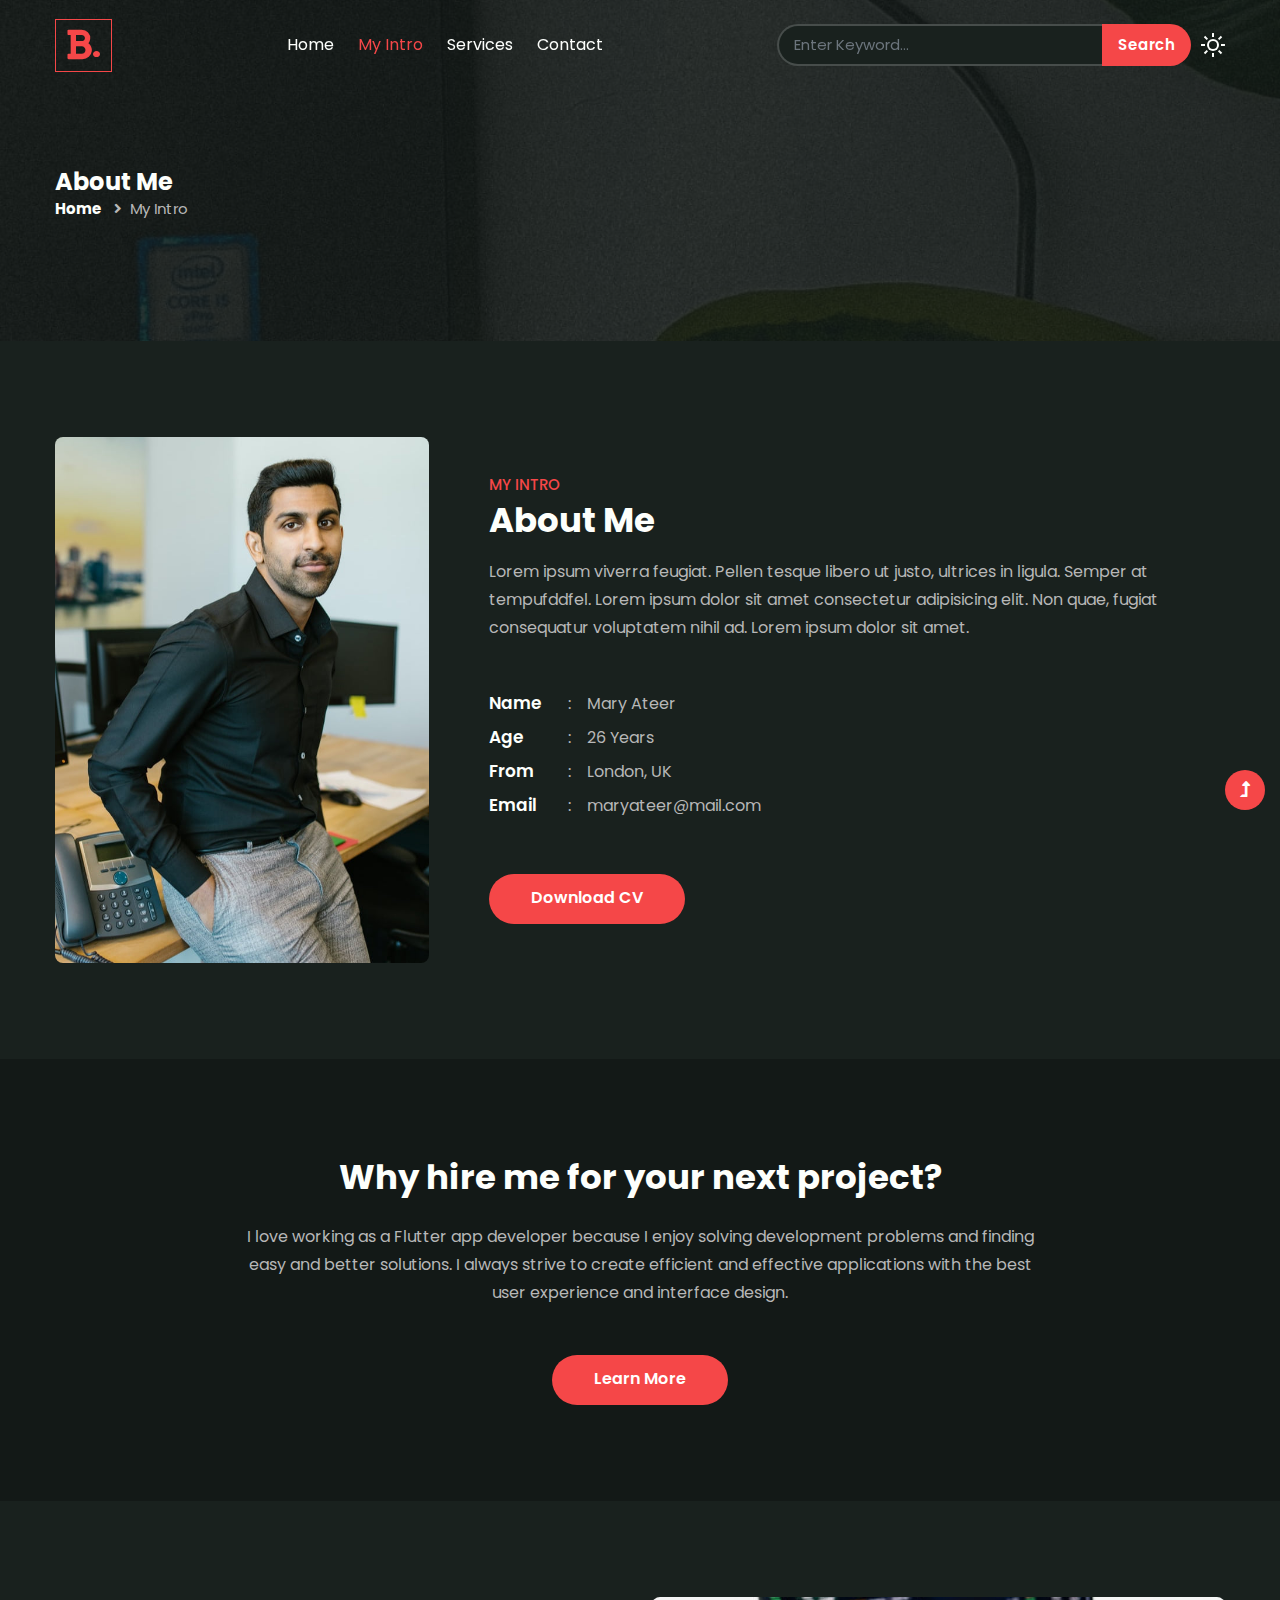
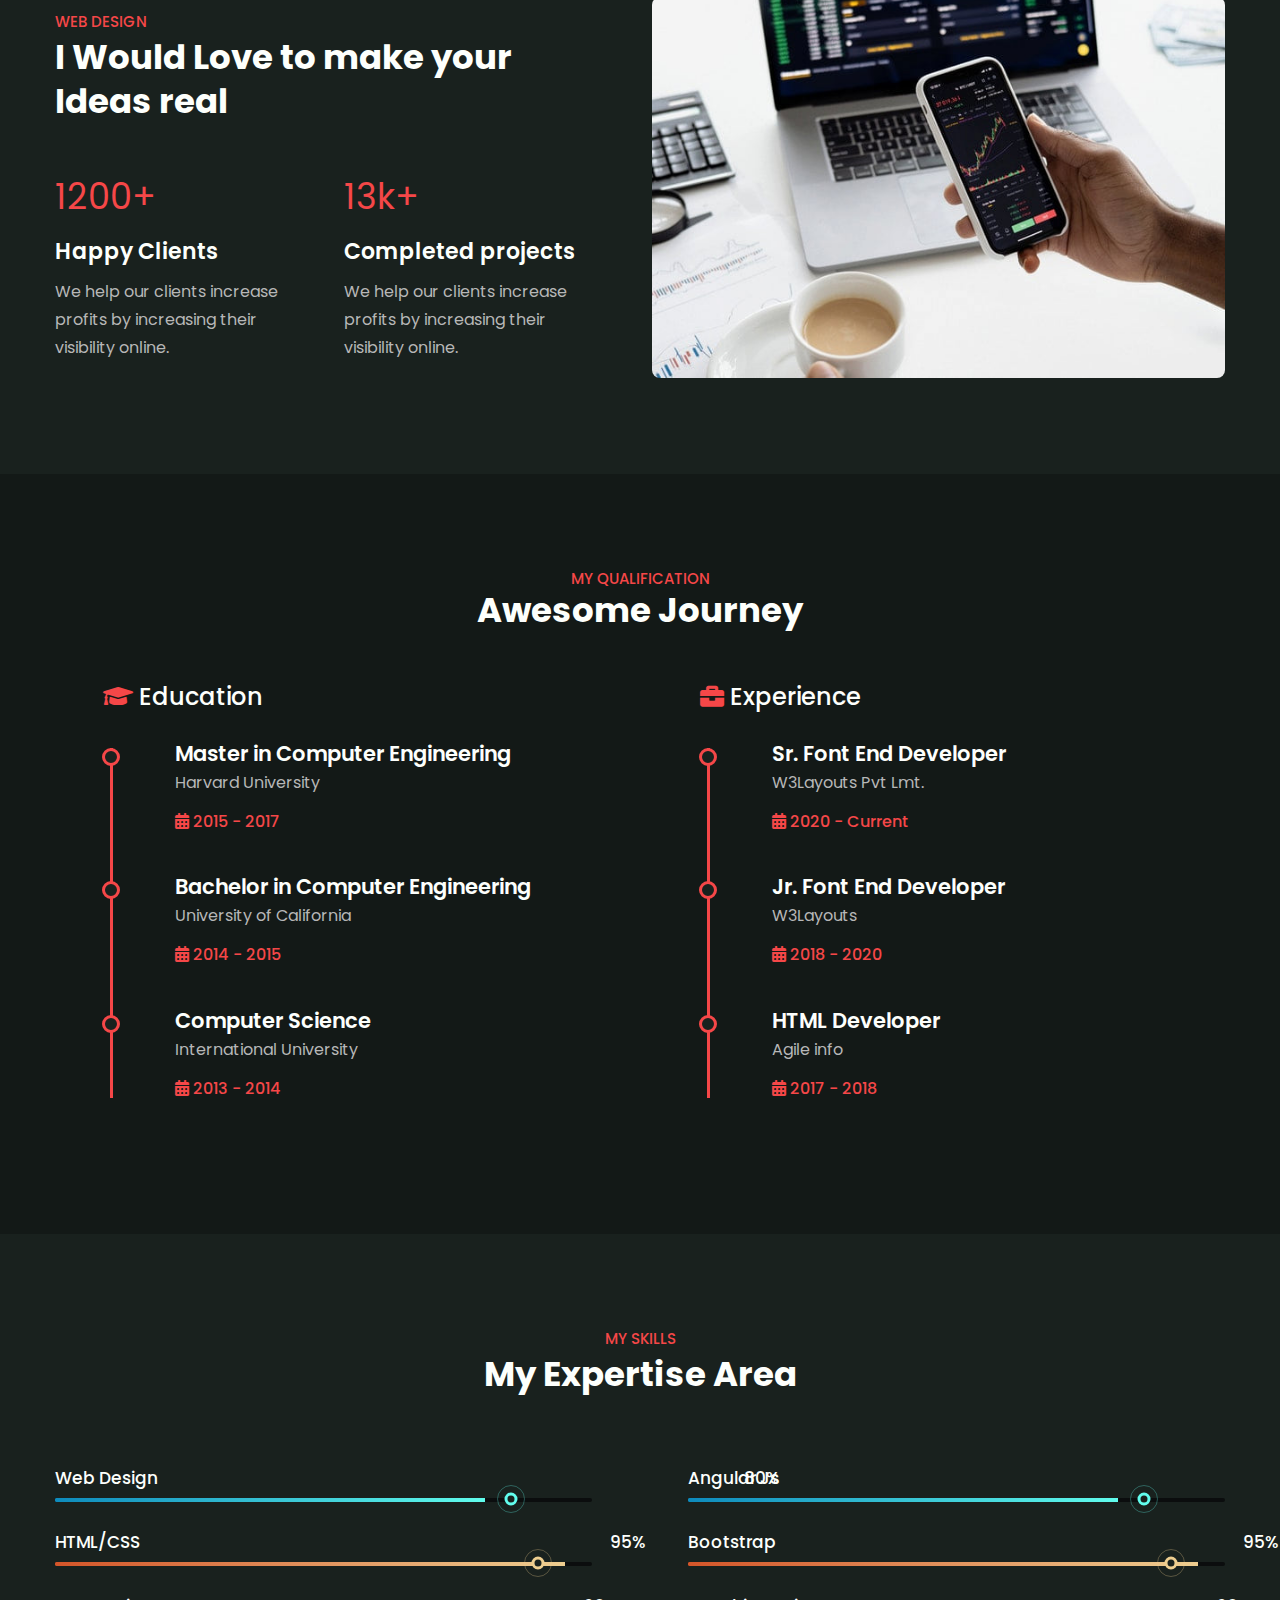
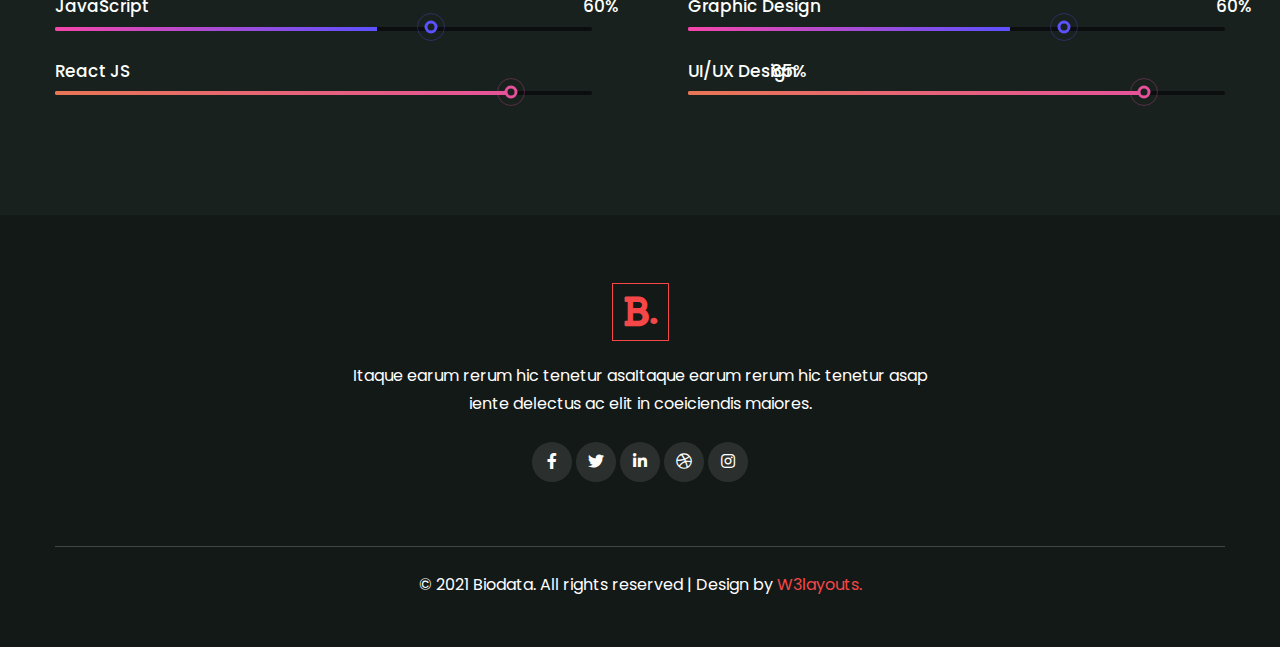
==== commit 4156ad45: "Changed some pohotos and added new projects" ====
--- a/about.html
+++ b/about.html
@@ -144,11 +144,9 @@
         <div class="container py-lg-5 py-4">
             <div class="mx-auto" style="max-width:800px">
                 <h3 class="title-style mb-4">Why hire me for your next project?</h3>
-                <p>I love to work in User Experience & User Interface designing. Because I love to solve the design
-                    problem
-                    and find easy and better solutions to solve it. I always try my best to make good user interface
-                    with
-                    the best user experience.</p>
+                <p>I love working as a Flutter app developer because I enjoy solving development problems and finding
+                    easy and better solutions. I always strive to create efficient and effective applications with the
+                    best user experience and interface design.</p>
                 <a href="services.html" class="btn btn-style mt-5">Learn More</a>
             </div>
         </div>
--- a/assets/css/style-starter.css
+++ b/assets/css/style-starter.css
@@ -19155,7 +19155,7 @@
   display: grid;
   align-items: center;
   min-height: 100vh;
-  background: url(../myimage/pernnaledt.jpeg) no-repeat center;
+  background: url(../myimage/title_image_2.jpg) no-repeat center;
   -ms-background-size: cover;
   background-size: cover;
   position: relative;
@@ -19501,7 +19501,7 @@
 .w3l-progress .progress-bar.gradient-1:before {
   content: "";
   position: absolute;
-  right: 70%;
+  right: 15%;
   top: 90%;
   border-radius: 50%;
   transform: translate(50%, -50%);
@@ -19517,7 +19517,7 @@
 .w3l-progress .progress-bar.gradient-2:before {
   content: "";
   position: absolute;
-  right: 25%;
+  right: 10%;
   top: 90%;
   border-radius: 50%;
   transform: translate(50%, -50%);
@@ -19533,7 +19533,7 @@
 .w3l-progress .progress-bar.gradient-3:before {
   content: "";
   position: absolute;
-  right: 80%;
+  right: 30%;
   top: 90%;
   border-radius: 50%;
   transform: translate(50%, -50%);
@@ -19549,7 +19549,7 @@
 .w3l-progress .progress-bar.gradient-4:before {
   content: "";
   position: absolute;
-  right: 90%;
+  right: 15%;
   top: 90%;
   border-radius: 50%;
   transform: translate(50%, -50%);
@@ -19569,25 +19569,25 @@
 .w3l-progress .info1 h6.progress-tittle {
   display: grid;
   grid-template-columns: 1fr auto;
-  width: 80%;
+  width: 135%;
 }
 
 .w3l-progress .info2 h6.progress-tittle {
   display: grid;
   grid-template-columns: 1fr auto;
-  width: 95%;
+  width: 110%;
 }
 
 .w3l-progress .info3 h6.progress-tittle {
   display: grid;
   grid-template-columns: 1fr auto;
-  width: 60%;
+  width: 105%;
 }
 
 .w3l-progress .info4 h6.progress-tittle {
   display: grid;
   grid-template-columns: 1fr auto;
-  width: 85%;
+  width: 140%;
 }
 
 /* //skills */
